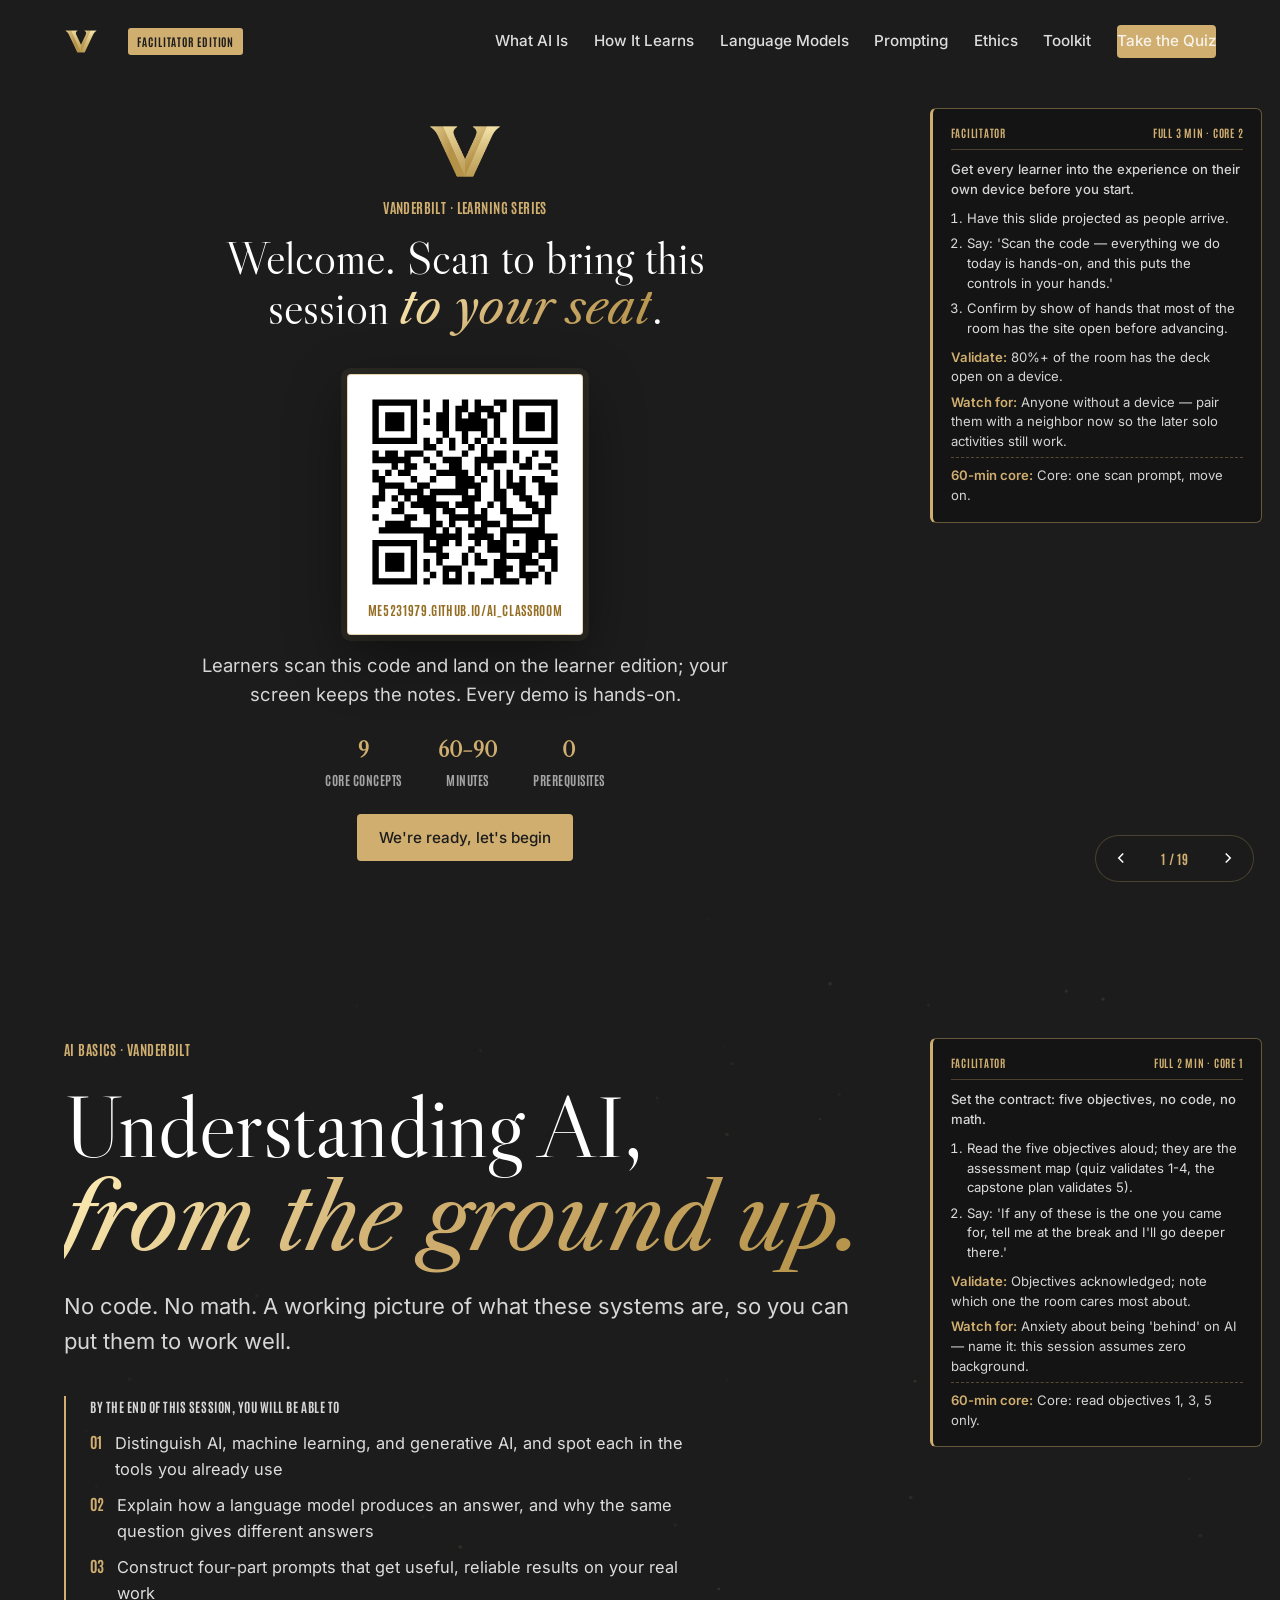
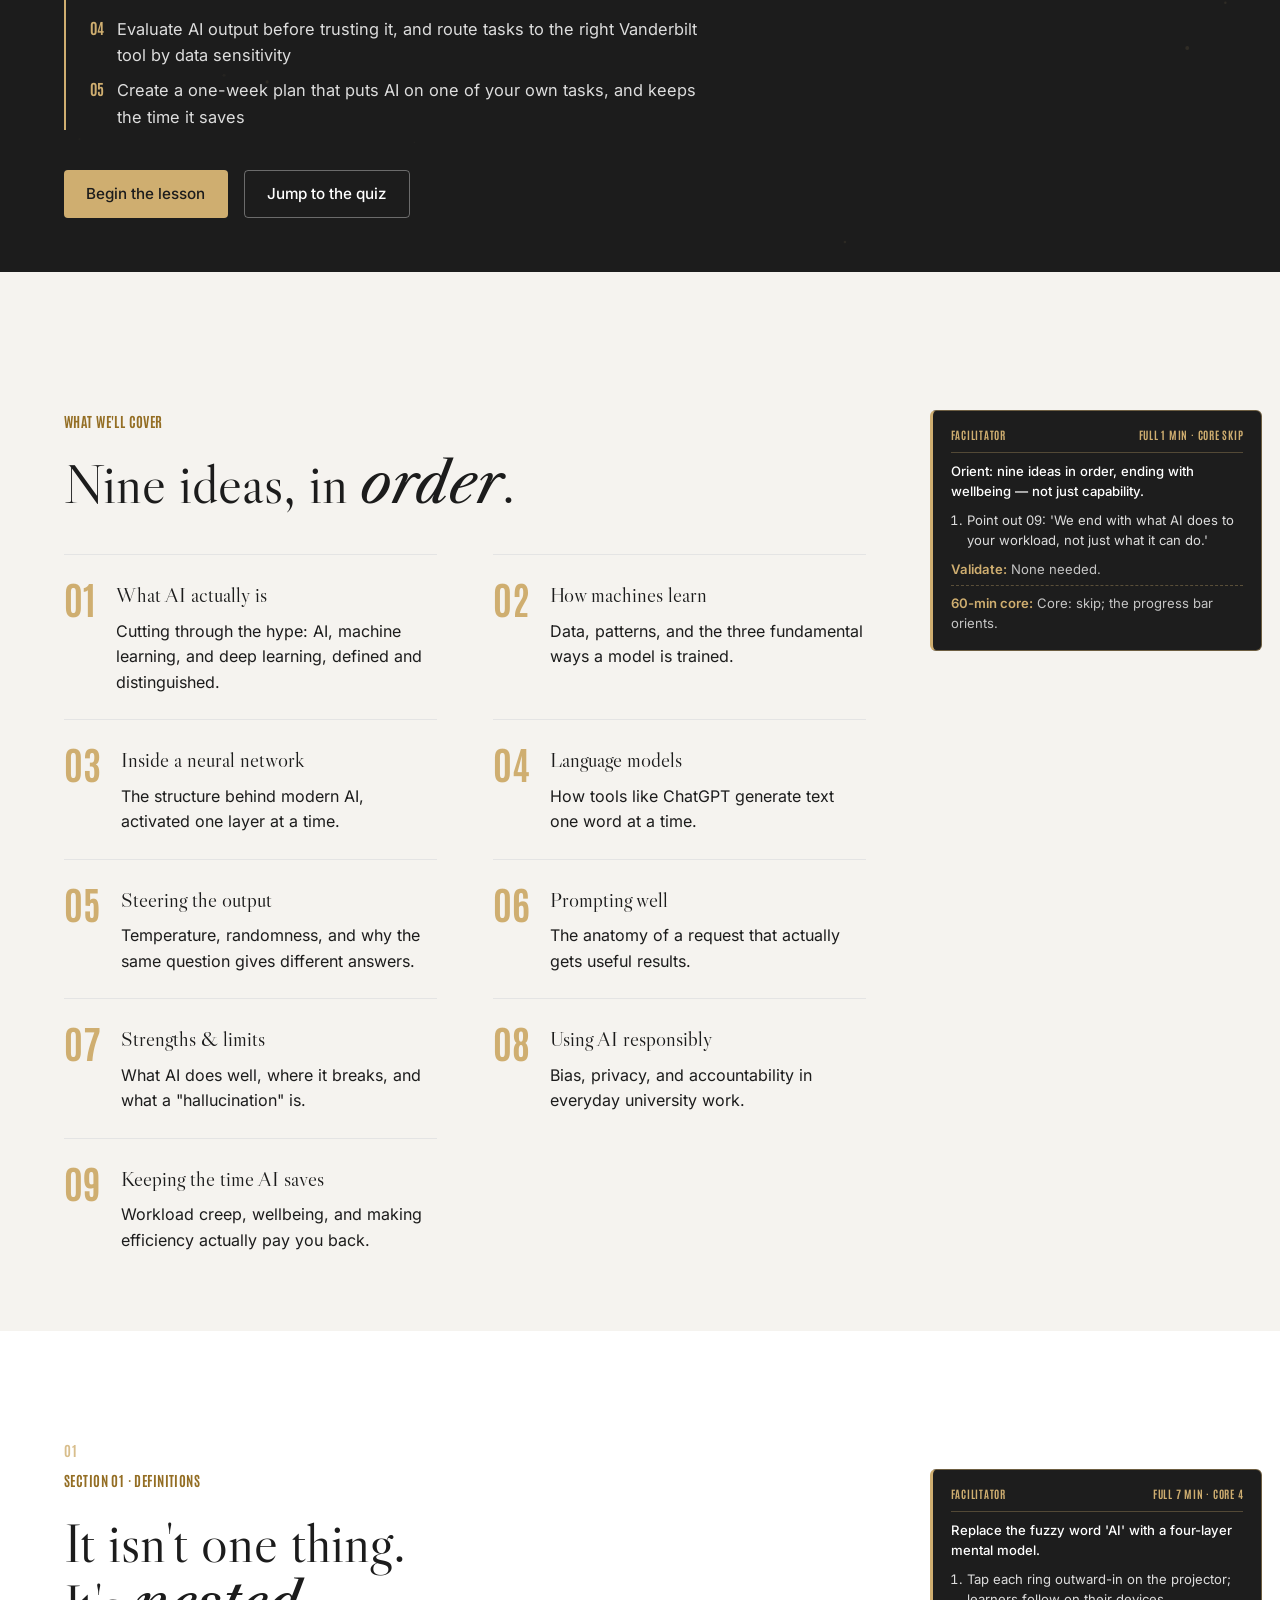
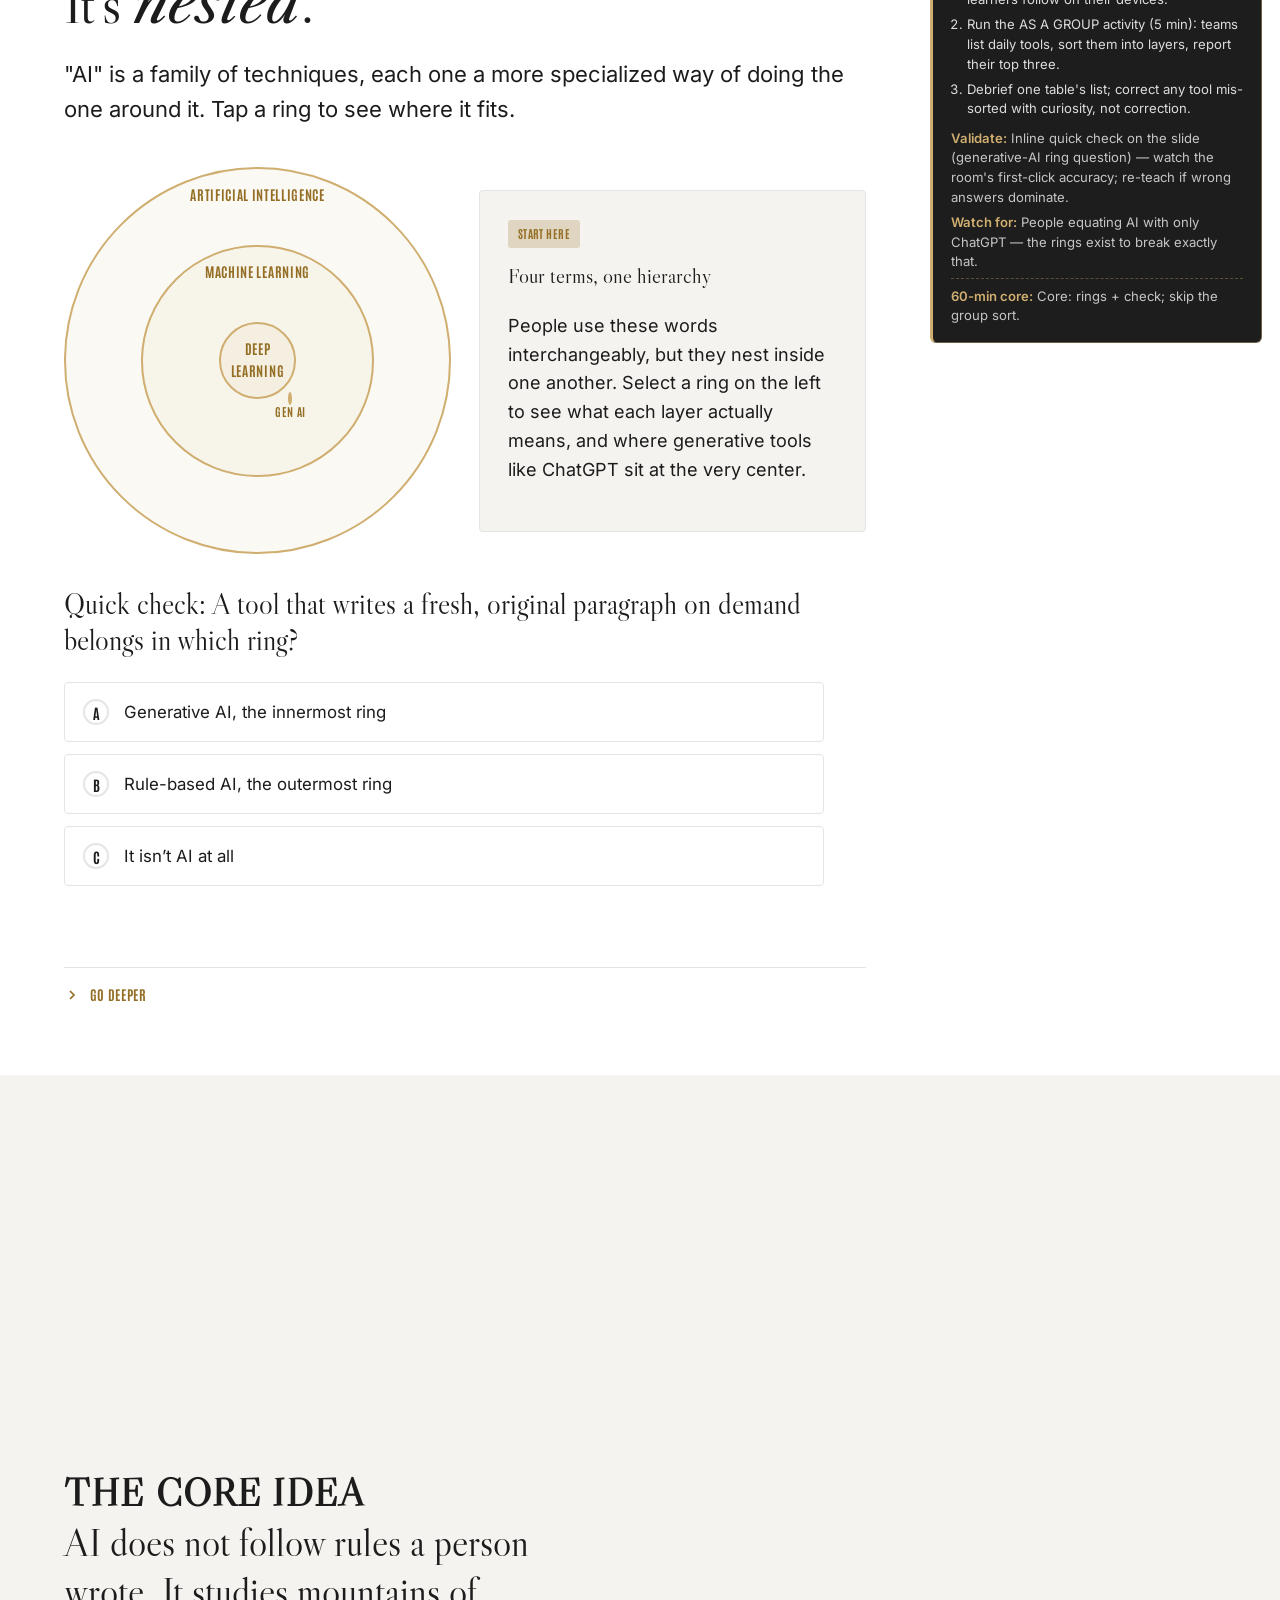
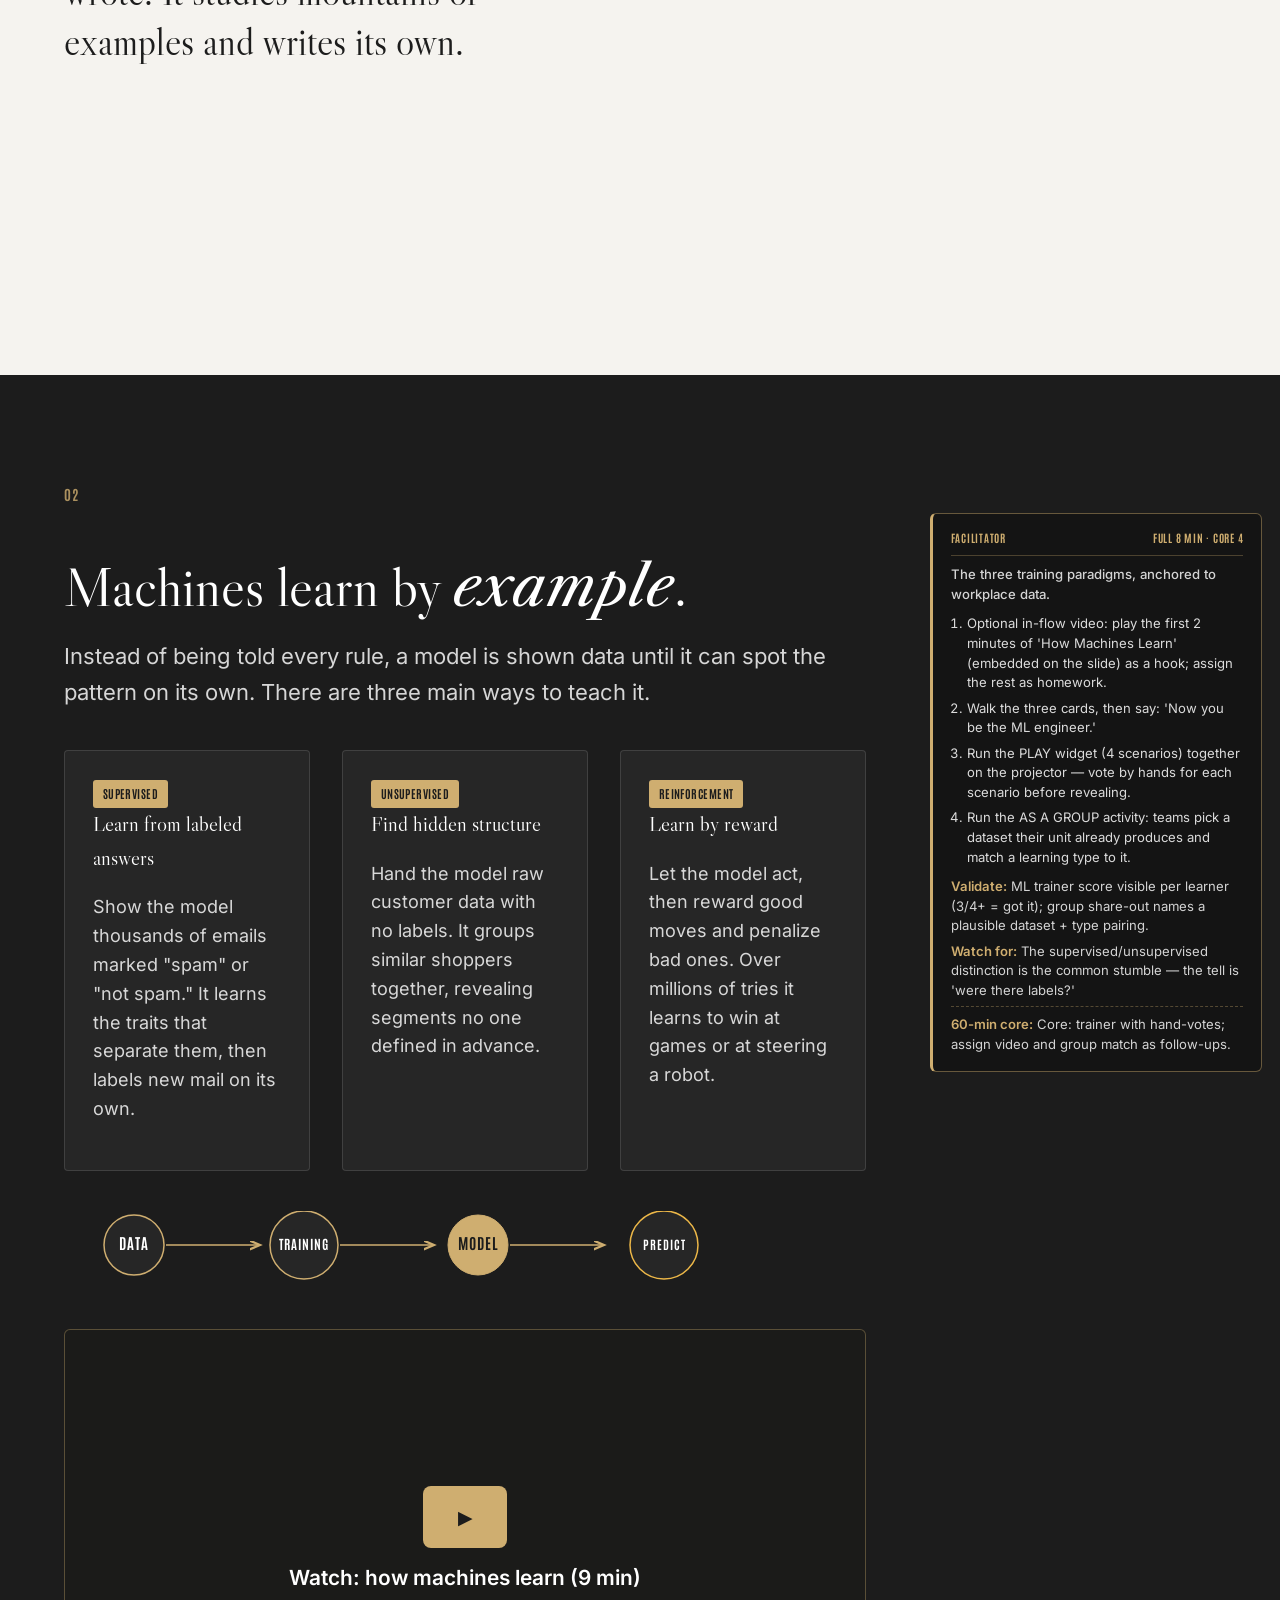
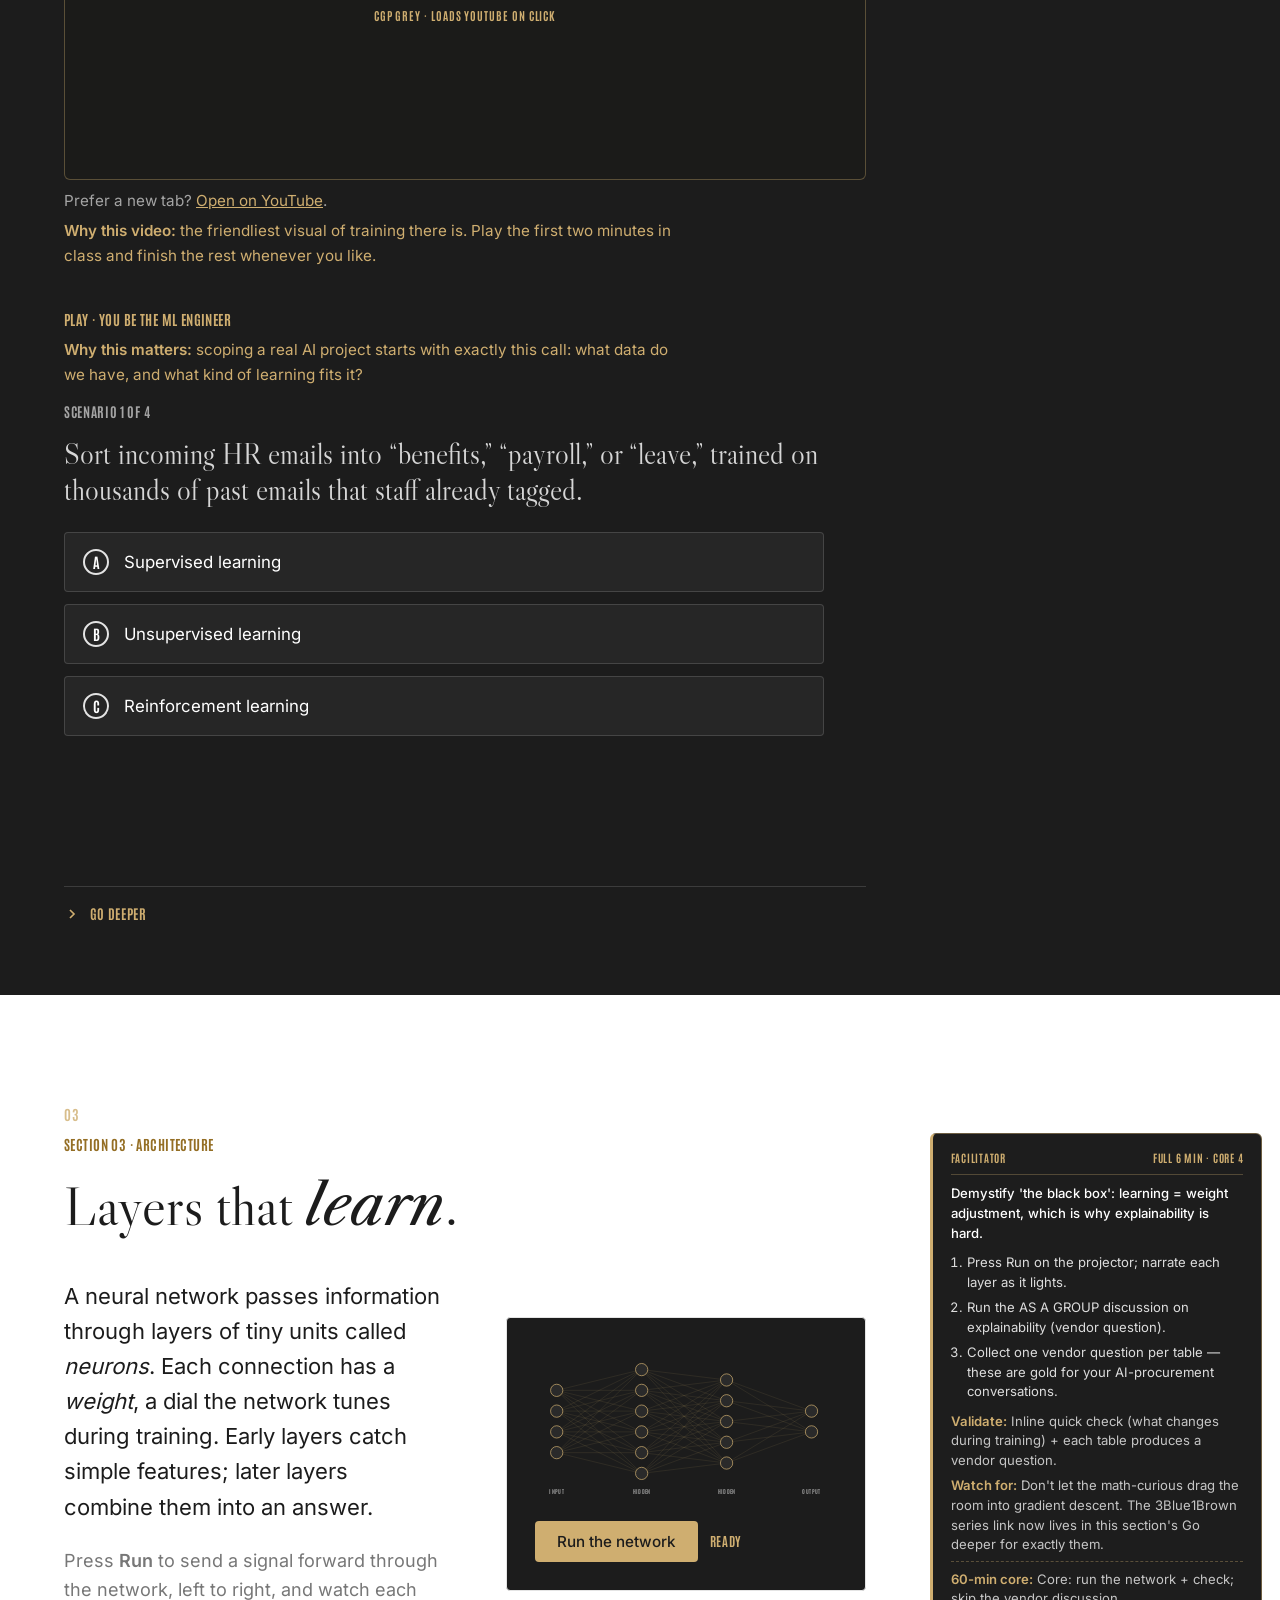
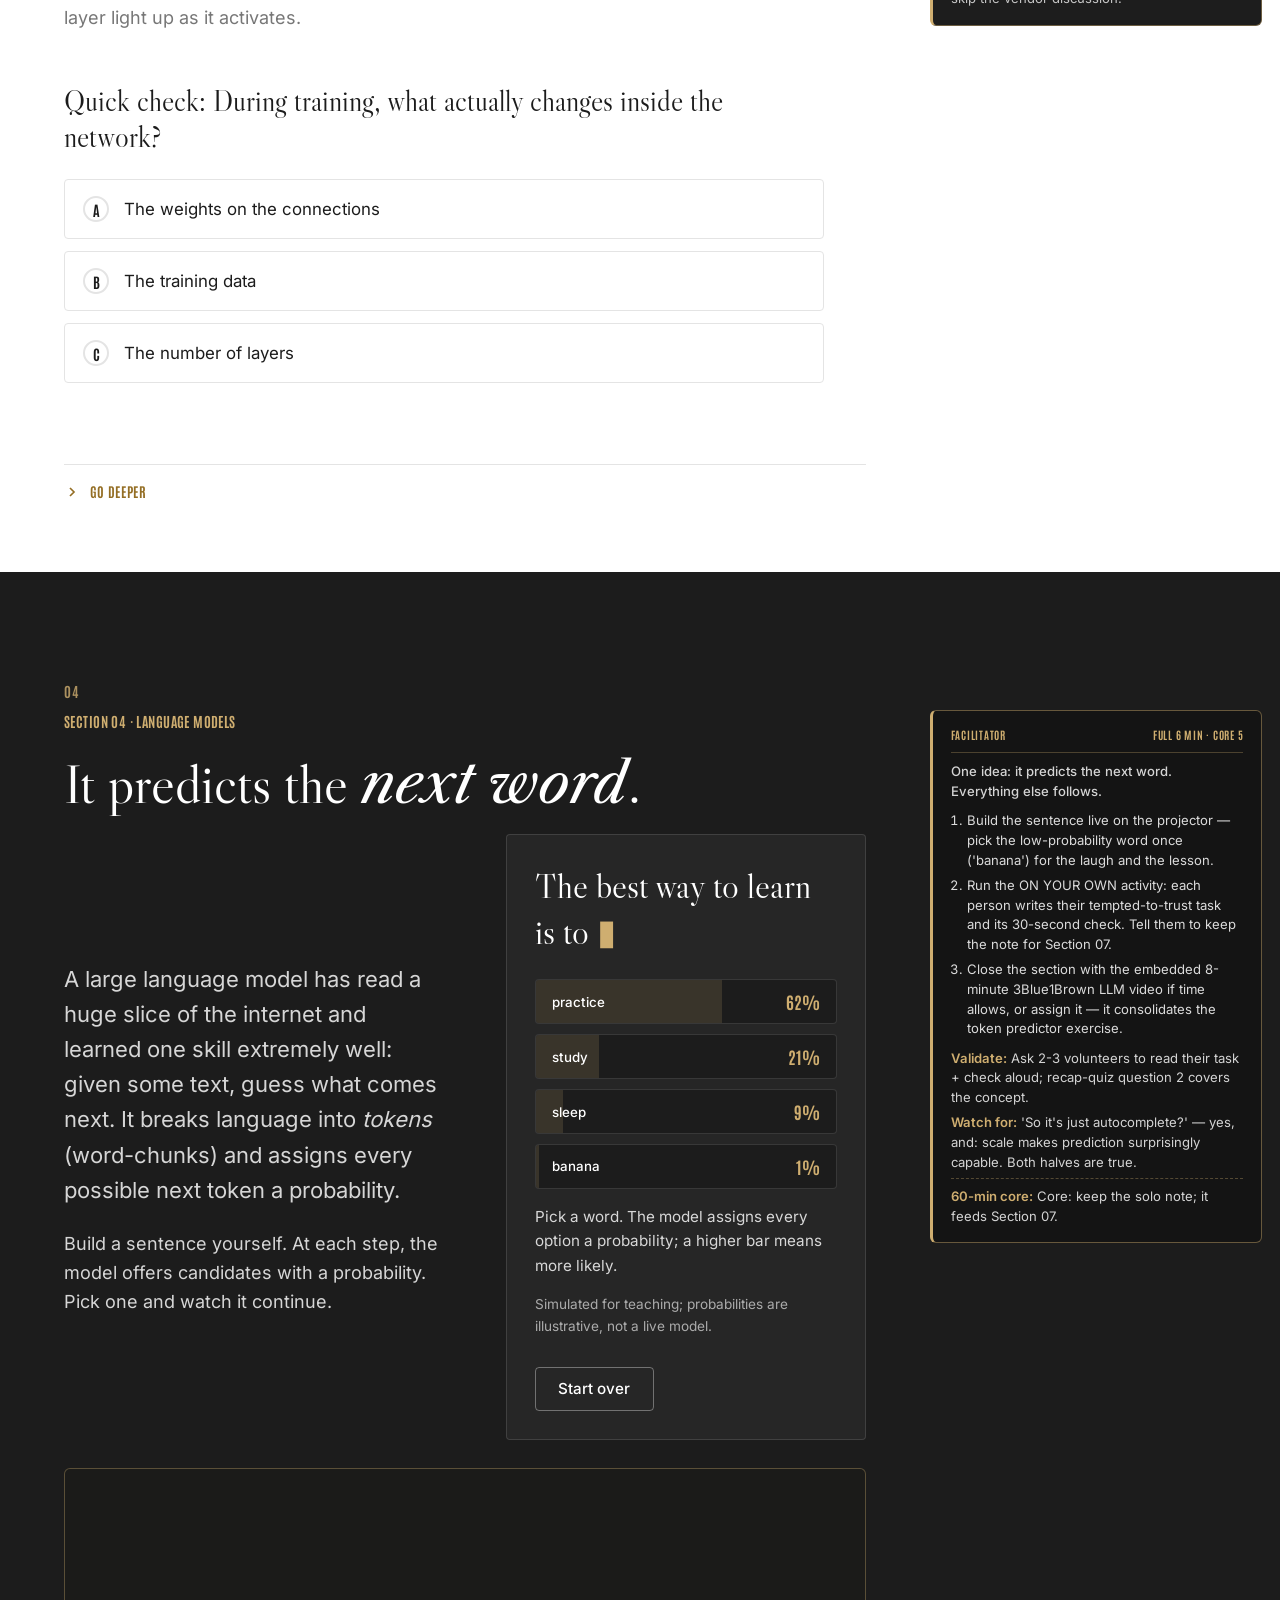
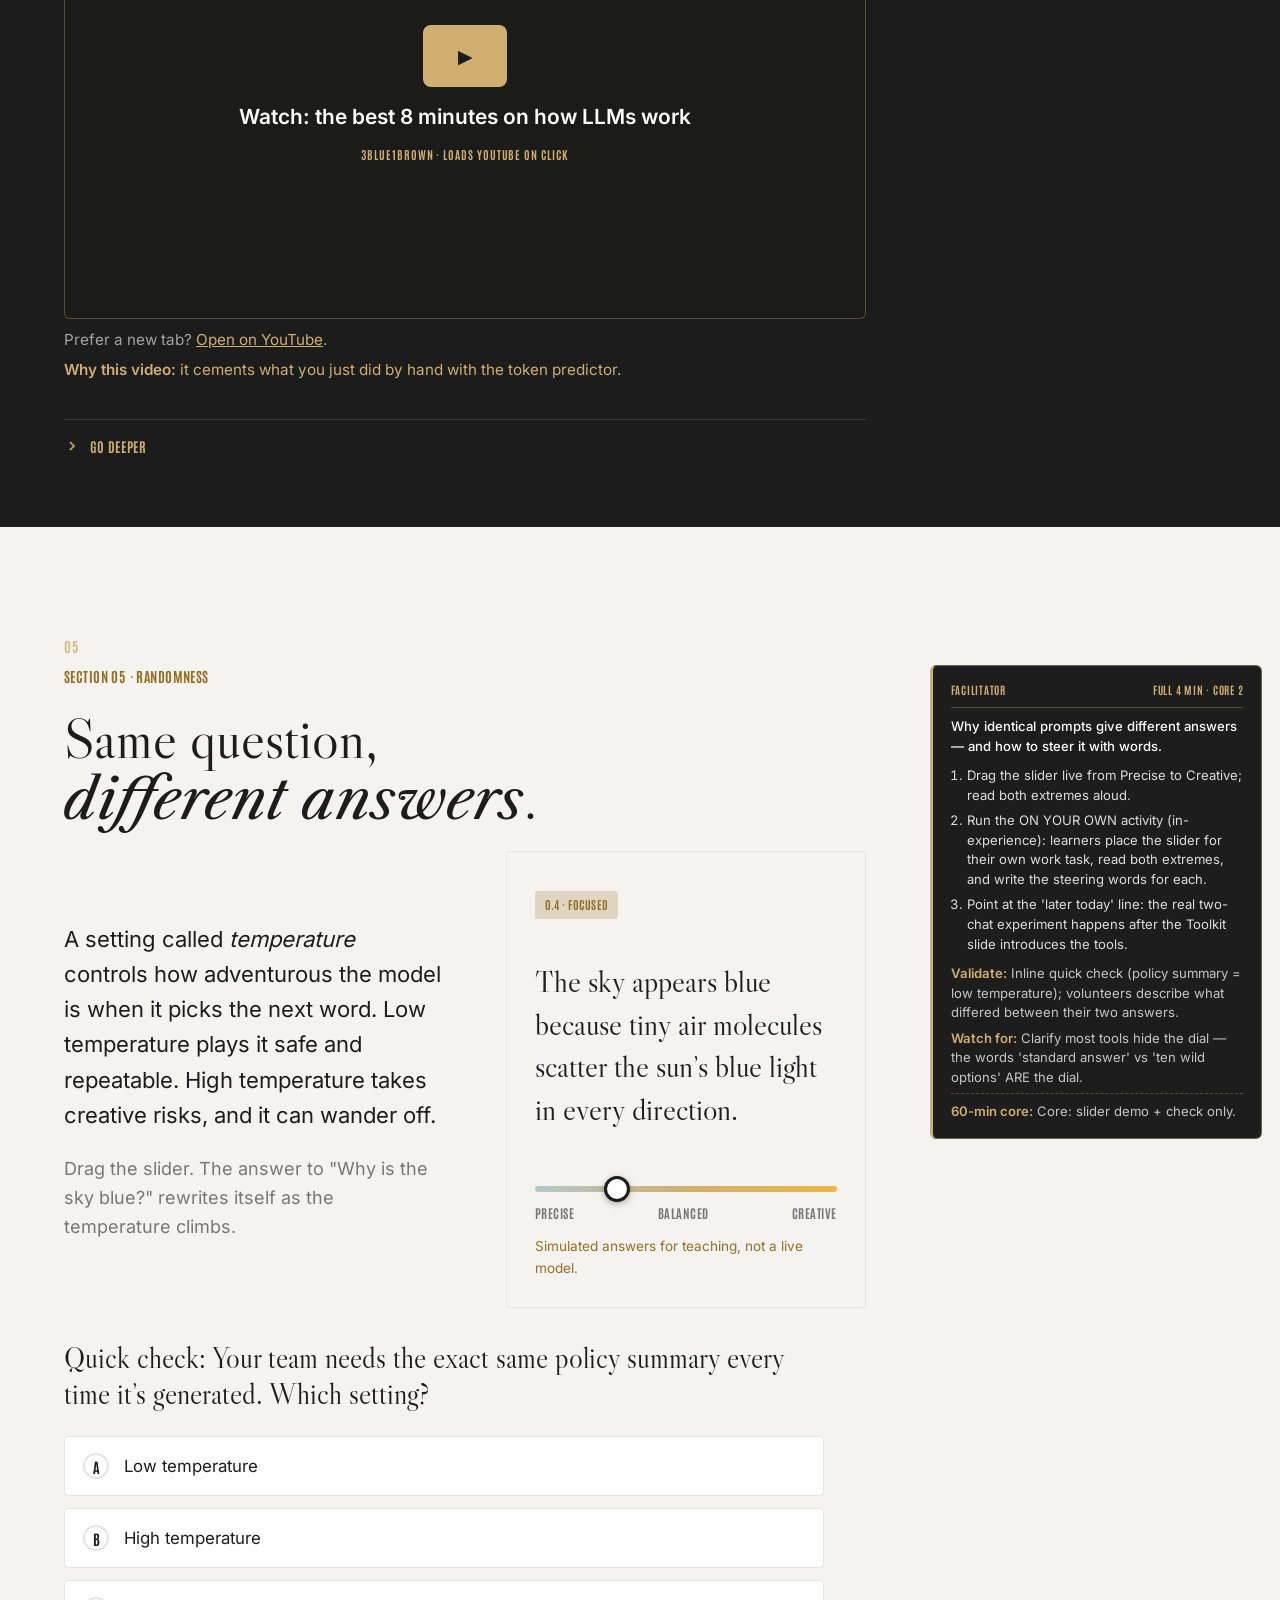
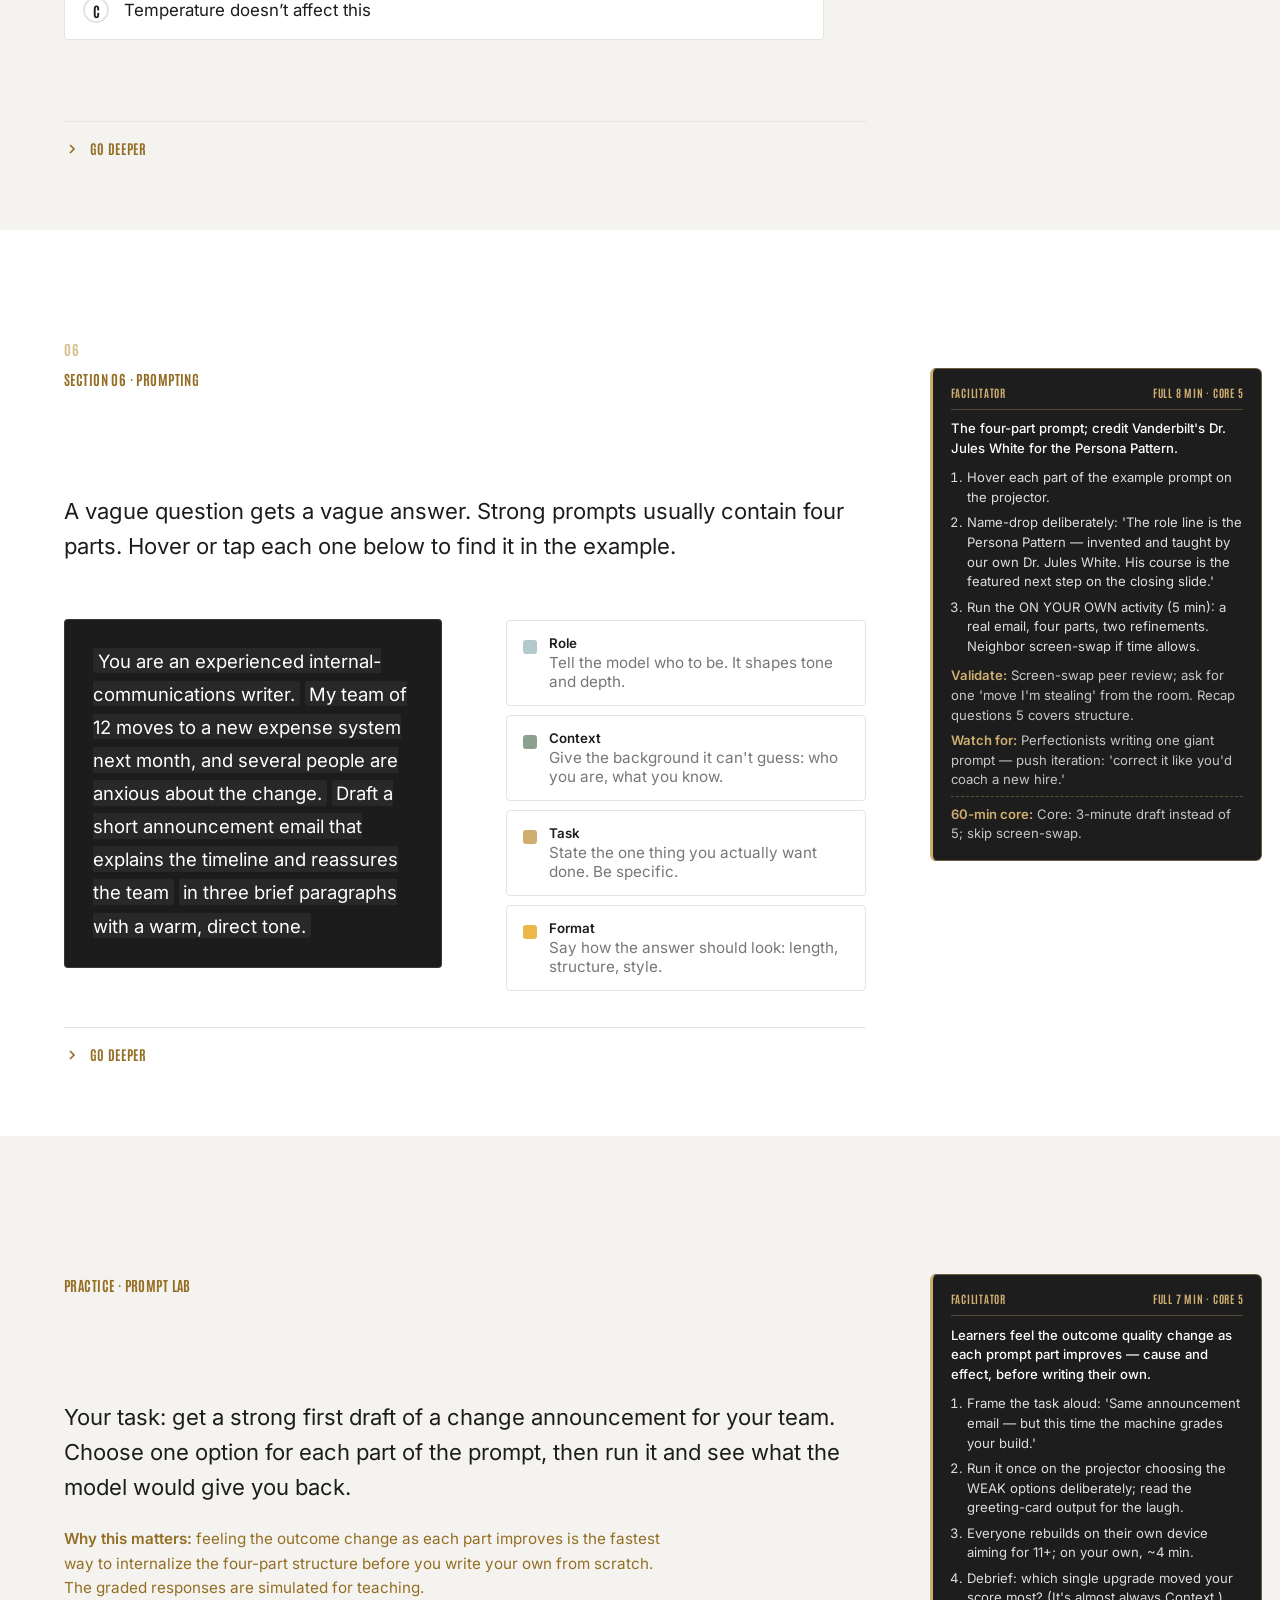
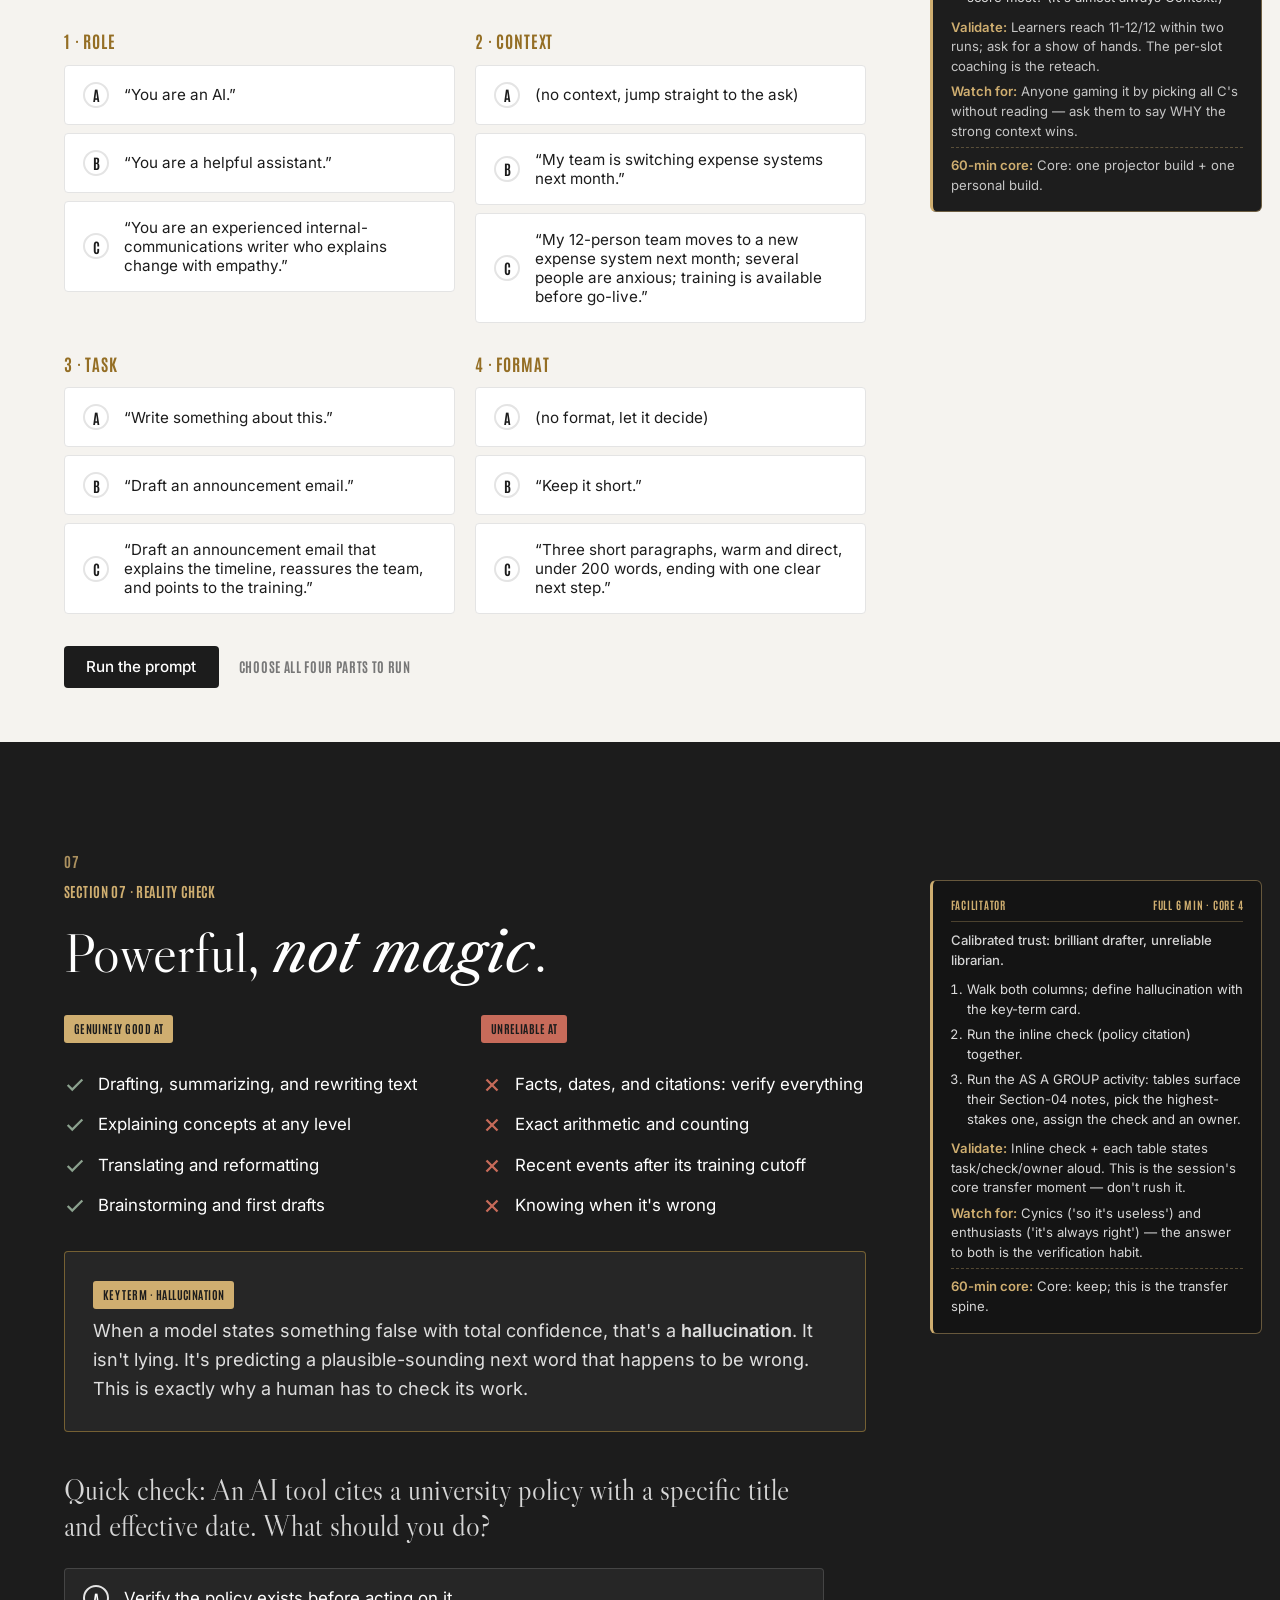
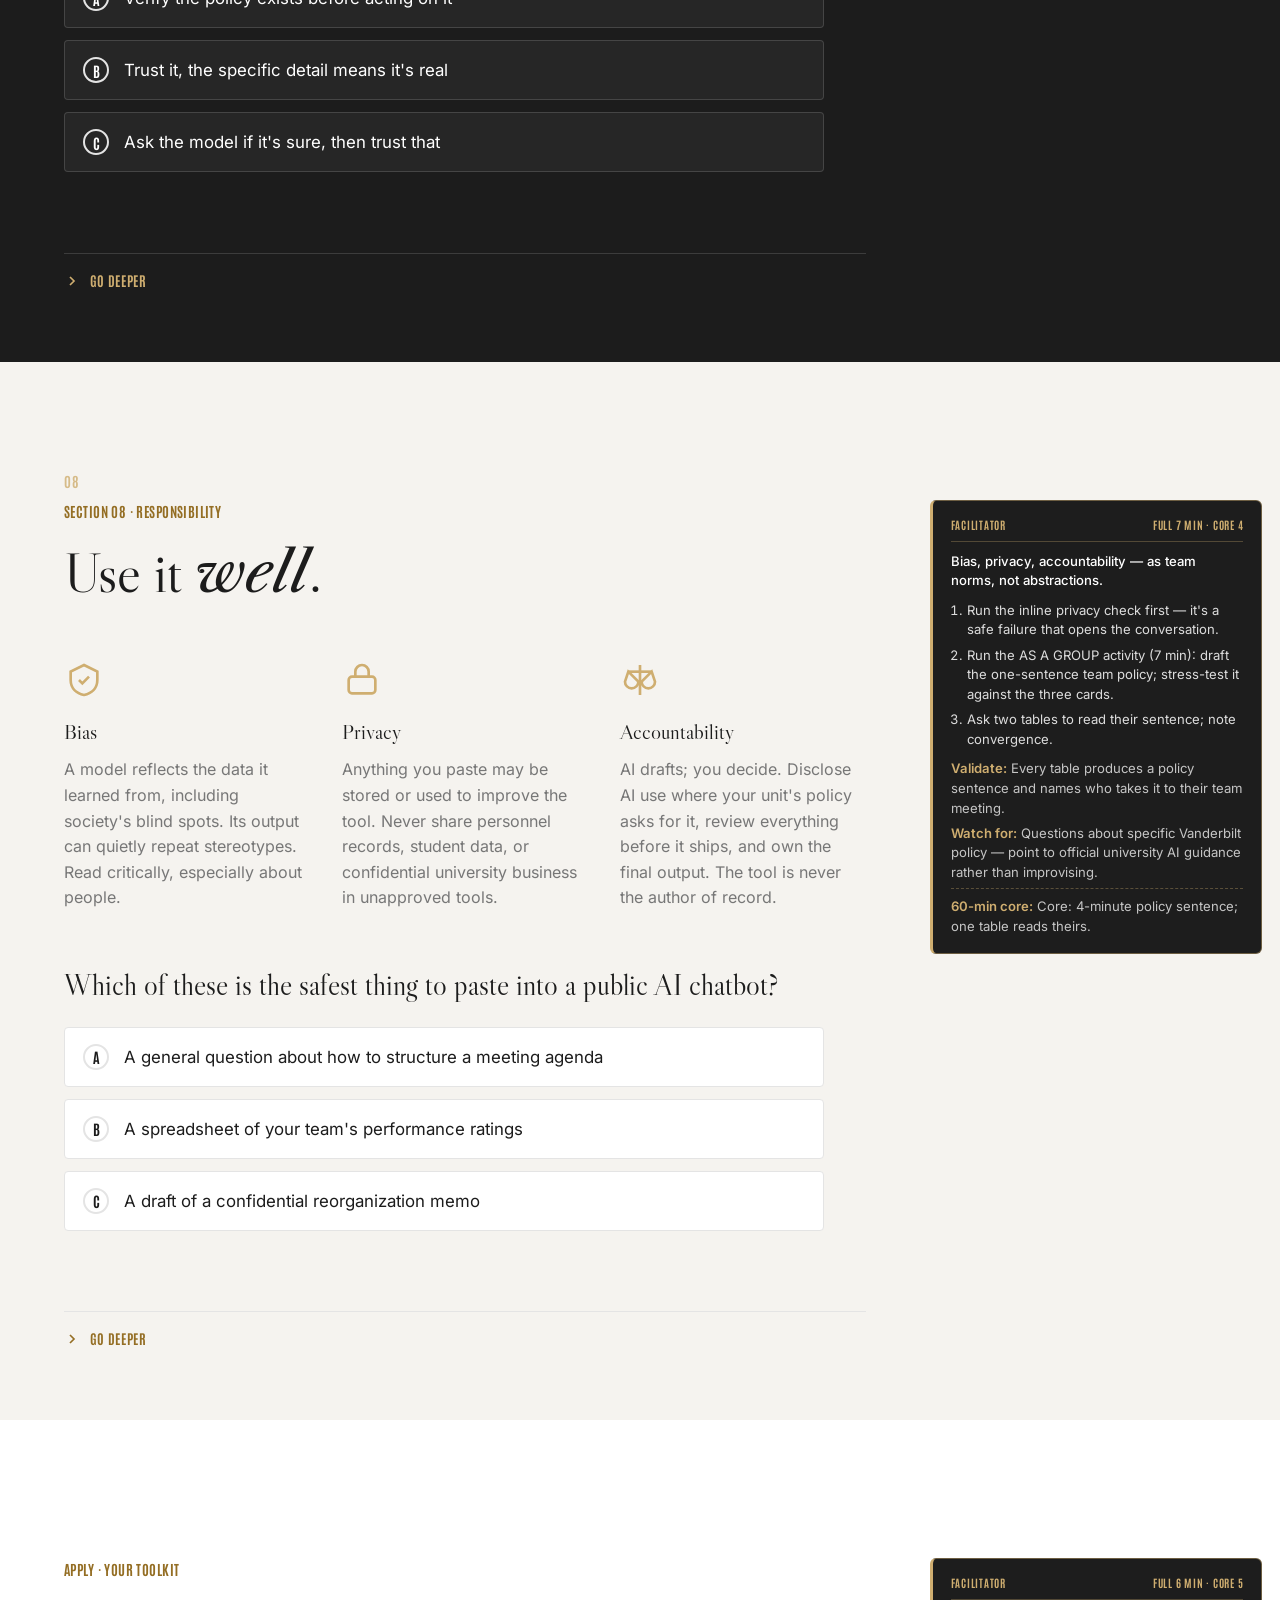
==== facilitator/index.html @ 49fb34dd "Add facilitator edition at /facilitator/ with notes rail and learner-pointing QR Generated mirror of" ====
<!DOCTYPE html>
<html lang="en">
<head>
<meta charset="UTF-8">
<meta name="robots" content="noindex">
<meta name="viewport" content="width=device-width, initial-scale=1">
<title>AI Basics — Facilitator Edition | Vanderbilt</title>
<meta name="description" content="An interactive classroom introduction to the fundamentals of artificial intelligence: what AI is, how machines learn, neural networks, language models, prompting, and responsible use.">
<meta property="og:type" content="website">
<meta property="og:title" content="AI Basics | Vanderbilt Learning Series">
<meta property="og:description" content="An interactive, hands-on introduction to AI at Vanderbilt: how it works, how to prompt it, and how to use it responsibly.">
<meta property="og:url" content="https://me5231979.github.io/AI_Classroom/">
<meta property="og:image" content="https://me5231979.github.io/AI_Classroom/assets/img/social-card.png">
<meta property="og:image:width" content="1200">
<meta property="og:image:height" content="630">
<meta name="twitter:card" content="summary_large_image">
<meta name="twitter:title" content="AI Basics | Vanderbilt Learning Series">
<meta name="twitter:image" content="https://me5231979.github.io/AI_Classroom/assets/img/social-card.png">
<link rel="icon" href="../assets/img/favicon.svg" type="image/svg+xml">
<link rel="alternate icon" href="../assets/img/favicon-96.png">
<link rel="apple-touch-icon" href="../assets/img/favicon-96.png">

<link rel="preload" href="../assets/fonts/libre-caslon-display-latin-400-normal.woff2" as="font" type="font/woff2" crossorigin>
<link rel="preload" href="../assets/fonts/inter-latin-400-normal.woff2" as="font" type="font/woff2" crossorigin>

<link rel="stylesheet" href="../assets/css/styles.css?v=8">

<style>
/* ============ facilitator edition ============ */
.fac__badge { font-family: var(--font-condensed); font-weight: 700; text-transform: uppercase;
  letter-spacing: .08em; font-size: .7rem; color: var(--vu-black); background: var(--vu-gold-flat);
  padding: .3rem .55rem; border-radius: 3px; margin-left: .9rem; white-space: nowrap; }
@media (min-width: 1200px) {
  body.fac .slide { display: grid; grid-template-columns: minmax(0,1fr) 350px; align-items: center; column-gap: 0; overflow: visible; }
  body.fac .slide > .wrap { grid-column: 1; }
  body.fac .slide > .hero__video, body.fac .slide > .hero__canvas, body.fac .slide > .hero__scrim { grid-column: 1 / -1; }
  body.fac .facnote { grid-column: 2; align-self: start; position: sticky; top: calc(var(--nav-h) + 16px);
    margin: 0 18px 0 0; }
  body.fac .dots { display: none; } /* rail replaces the dot rail on the right */
}
.facnote {
  background: rgba(20,20,20,.96); color: rgba(255,255,255,.85); border: 1px solid rgba(207,174,112,.45);
  border-left: 3px solid var(--vu-gold-flat); border-radius: 6px; padding: 1rem 1.1rem;
  font-size: .82rem; line-height: 1.5; max-height: calc(100vh - var(--nav-h) - 48px); overflow: auto; z-index: 5;
}
@media (max-width: 1199px) { .facnote { margin: 1.5rem var(--pad-x) 0; } }
.facnote__head { display: flex; justify-content: space-between; gap: .5rem; align-items: baseline;
  font-family: var(--font-condensed); font-weight: 700; text-transform: uppercase; letter-spacing: .07em;
  font-size: .68rem; color: var(--vu-gold-flat); border-bottom: 1px solid rgba(207,174,112,.3);
  padding-bottom: .5rem; margin-bottom: .6rem; }
.facnote__purpose { margin: 0 0 .6rem; color: #fff; font-weight: 500; }
.facnote__steps { margin: 0 0 .6rem; padding-left: 1.05rem; display: grid; gap: .35rem; }
.facnote__meta { margin: .35rem 0 0; color: rgba(255,255,255,.75); }
.facnote__meta b { color: var(--vu-gold-flat); font-weight: 600; }
.facnote__core { border-top: 1px dashed rgba(207,174,112,.35); padding-top: .5rem; }
</style>
</head>
<body class="fac">
<a class="skip-link" href="#s-agenda">Skip to content</a>

<!-- reading progress -->
<div class="progress" aria-hidden="true"><div class="progress__bar" id="progressBar"></div></div>

<!-- ===================== NAV ===================== -->
<header class="nav" id="nav">
  <a class="nav__brand" href="#top" aria-label="Vanderbilt University, home">
    <img class="nav__lockup" src="../assets/img/vu-lockup-white.png" alt="Vanderbilt University" width="250" height="65">
    <img class="nav__vicon" src="../assets/img/vu-v-icon-nav.png" alt="Vanderbilt University" width="34" height="25">
    <span class="fac__badge">Facilitator Edition</span>
  </a>
  <button class="nav__toggle" aria-label="Toggle menu" aria-expanded="false" aria-controls="navlinks">
    <svg viewBox="0 0 24 24" fill="none" stroke="currentColor" stroke-width="2"><line x1="3" y1="6" x2="21" y2="6"/><line x1="3" y1="12" x2="21" y2="12"/><line x1="3" y1="18" x2="21" y2="18"/></svg>
  </button>
  <nav class="nav__links" id="navlinks" aria-label="Sections">
    <a href="#s-what">What AI Is</a>
    <a href="#s-learn">How It Learns</a>
    <a href="#s-llm">Language Models</a>
    <a href="#s-prompt">Prompting</a>
    <a href="#s-ethics">Ethics</a>
    <a href="#s-toolkit">Toolkit</a>
    <a class="btn" href="#s-recap">Take the Quiz</a>
  </nav>
</header>

<!-- deck dot rail + control bar -->
<div class="dots" id="dots" role="navigation" aria-label="Slide navigation"></div>
<div class="deckbar" role="group" aria-label="Presentation controls">
  <button id="deckPrev" aria-label="Previous slide"><svg viewBox="0 0 24 24" fill="none" stroke="currentColor" stroke-width="2"><polyline points="15 18 9 12 15 6"/></svg></button>
  <span class="deckbar__count" id="deckCount">1 / 19</span>
  <button id="deckNext" aria-label="Next slide"><svg viewBox="0 0 24 24" fill="none" stroke="currentColor" stroke-width="2"><polyline points="9 18 15 12 9 6"/></svg></button>
</div>

<main class="deck" id="top">

  <!-- ============ 0 · WELCOME / QR ============ -->
  <section class="slide on-dark welcome" id="s-welcome" data-title="Scan to join">
    <div class="wrap" style="text-align:center">
      <img src="../assets/img/vu-v-icon.png" alt="Vanderbilt V" width="72" height="66" style="margin:0 auto 1.75rem;width:clamp(56px,6vw,80px);height:auto" data-reveal>
      <p class="eyebrow" data-reveal>Vanderbilt · Learning Series</p>
      <h1 class="h2" data-reveal style="max-width:20ch;margin-inline:auto">Welcome. Scan to bring this session <em class="gold-text">to your seat</em>.</h1>
      <div class="qr-card" id="qrCard" data-reveal data-url="https://me5231979.github.io/AI_Classroom/">
        <div class="qr-card__code" id="qrBox" role="img" aria-label="QR code linking to this experience"></div>
        <p class="qr-card__url" id="qrUrl"></p>
      </div>
      <p class="lead" data-reveal style="margin:1.5rem auto 0;max-width:44ch">Learners scan this code and land on the learner edition; your screen keeps the notes. Every demo is hands-on.</p>
      <div class="hero__meta" data-reveal style="justify-content:center">
        <div><b>9</b> Core concepts</div>
        <div><b>60–90</b> Minutes</div>
        <div><b>0</b> Prerequisites</div>
      </div>
      <div class="hero__cta" data-reveal style="justify-content:center">
        <a class="btn" href="#s-hero">We're ready, let's begin</a>
      </div>
    </div>
    <aside class="facnote" aria-label="Facilitator notes"><div class="facnote__head"><span>Facilitator</span><span>Full 3 min · Core 2</span></div><p class="facnote__purpose">Get every learner into the experience on their own device before you start.</p><ol class="facnote__steps"><li>Have this slide projected as people arrive.</li><li>Say: 'Scan the code — everything we do today is hands-on, and this puts the controls in your hands.'</li><li>Confirm by show of hands that most of the room has the site open before advancing.</li></ol><p class="facnote__meta"><b>Validate:</b> 80%+ of the room has the deck open on a device.</p><p class="facnote__meta"><b>Watch for:</b> Anyone without a device — pair them with a neighbor now so the later solo activities still work.</p><p class="facnote__meta facnote__core"><b>60-min core:</b> Core: one scan prompt, move on.</p></aside>
  </section>

  <!-- ============ 1 · HERO ============ -->
  <section class="slide on-dark hero" id="s-hero" data-title="Objectives">
    <video class="hero__video" id="heroVideo" autoplay muted playsinline preload="auto" aria-hidden="true"
      data-playlist='["https://d8j0ntlcm91z4.cloudfront.net/user_3CCurpI0FW75YAnAl4Hbz3vPdBv/hf_20260715_200652_7fda2f74-e2d3-4922-aa82-3538078520e3.mp4","https://d8j0ntlcm91z4.cloudfront.net/user_3CCurpI0FW75YAnAl4Hbz3vPdBv/hf_20260715_200704_f9a658ba-e21b-49d3-a82d-e24e4dca5641.mp4","https://d8j0ntlcm91z4.cloudfront.net/user_3CCurpI0FW75YAnAl4Hbz3vPdBv/hf_20260715_200712_13c7a9d0-fc12-4c9b-b14d-7666faaac7f5.mp4"]'></video>
    <canvas class="hero__canvas" aria-hidden="true"></canvas>
    <div class="hero__scrim" aria-hidden="true"></div>
    <div class="wrap">
      <p class="eyebrow" data-reveal>AI Basics · Vanderbilt</p>
      <h1 class="h-hero" data-reveal>Understanding AI,<br><em class="gold-text">from the ground up.</em></h1>
      <p class="lead" data-reveal style="margin-top:1.5rem">No code. No math. A working picture of what these systems are, so you can put them to work well.</p>
      <div class="objectives" data-reveal>
        <p class="objectives__label">By the end of this session, you will be able to</p>
        <ol class="objectives__list">
          <li>Distinguish AI, machine learning, and generative AI, and spot each in the tools you already use</li>
          <li>Explain how a language model produces an answer, and why the same question gives different answers</li>
          <li>Construct four-part prompts that get useful, reliable results on your real work</li>
          <li>Evaluate AI output before trusting it, and route tasks to the right Vanderbilt tool by data sensitivity</li>
          <li>Create a one-week plan that puts AI on one of your own tasks, and keeps the time it saves</li>
        </ol>
      </div>
      <div class="hero__cta" data-reveal>
        <a class="btn" href="#s-what">Begin the lesson</a>
        <a class="btn btn--ghost" href="#s-recap">Jump to the quiz</a>
      </div>
    </div>
    <aside class="facnote" aria-label="Facilitator notes"><div class="facnote__head"><span>Facilitator</span><span>Full 2 min · Core 1</span></div><p class="facnote__purpose">Set the contract: five objectives, no code, no math.</p><ol class="facnote__steps"><li>Read the five objectives aloud; they are the assessment map (quiz validates 1-4, the capstone plan validates 5).</li><li>Say: 'If any of these is the one you came for, tell me at the break and I'll go deeper there.'</li></ol><p class="facnote__meta"><b>Validate:</b> Objectives acknowledged; note which one the room cares most about.</p><p class="facnote__meta"><b>Watch for:</b> Anxiety about being 'behind' on AI — name it: this session assumes zero background.</p><p class="facnote__meta facnote__core"><b>60-min core:</b> Core: read objectives 1, 3, 5 only.</p></aside>
  </section>

  <!-- ============ 2 · AGENDA ============ -->
  <section class="slide on-cream" id="s-agenda" data-title="The plan">
    <div class="wrap">
      <p class="eyebrow" data-reveal>What we'll cover</p>
      <h2 class="h2" data-reveal>Nine ideas, in <em>order</em>.</h2>
      <ol class="agenda">
        <li data-reveal><span class="num">01</span><div><h3>What AI actually is</h3><p>Cutting through the hype: AI, machine learning, and deep learning, defined and distinguished.</p></div></li>
        <li data-reveal><span class="num">02</span><div><h3>How machines learn</h3><p>Data, patterns, and the three fundamental ways a model is trained.</p></div></li>
        <li data-reveal><span class="num">03</span><div><h3>Inside a neural network</h3><p>The structure behind modern AI, activated one layer at a time.</p></div></li>
        <li data-reveal><span class="num">04</span><div><h3>Language models</h3><p>How tools like ChatGPT generate text one word at a time.</p></div></li>
        <li data-reveal><span class="num">05</span><div><h3>Steering the output</h3><p>Temperature, randomness, and why the same question gives different answers.</p></div></li>
        <li data-reveal><span class="num">06</span><div><h3>Prompting well</h3><p>The anatomy of a request that actually gets useful results.</p></div></li>
        <li data-reveal><span class="num">07</span><div><h3>Strengths &amp; limits</h3><p>What AI does well, where it breaks, and what a "hallucination" is.</p></div></li>
        <li data-reveal><span class="num">08</span><div><h3>Using AI responsibly</h3><p>Bias, privacy, and accountability in everyday university work.</p></div></li>
        <li data-reveal><span class="num">09</span><div><h3>Keeping the time AI saves</h3><p>Workload creep, wellbeing, and making efficiency actually pay you back.</p></div></li>
      </ol>
    </div>
    <aside class="facnote" aria-label="Facilitator notes"><div class="facnote__head"><span>Facilitator</span><span>Full 1 min · Core skip</span></div><p class="facnote__purpose">Orient: nine ideas in order, ending with wellbeing — not just capability.</p><ol class="facnote__steps"><li>Point out 09: 'We end with what AI does to your workload, not just what it can do.'</li></ol><p class="facnote__meta"><b>Validate:</b> None needed.</p><p class="facnote__meta facnote__core"><b>60-min core:</b> Core: skip; the progress bar orients.</p></aside>
  </section>

  <!-- ============ 3 · WHAT IS AI (rings) ============ -->
  <section class="slide on-light" id="s-what" data-count data-title="What AI is">
    <div class="wrap">
      <p class="eyebrow" data-reveal>Section 01 · Definitions</p>
      <h2 class="h2" data-reveal>It isn't one thing.<br>It's <em>nested</em>.</h2>
      <p class="lead" data-reveal style="margin-bottom:2.5rem">"AI" is a family of techniques, each one a more specialized way of doing the one around it. Tap a ring to see where it fits.</p>
      <div class="venn">
        <div class="rings" data-reveal role="group" aria-label="AI concept rings. Select one.">
          <div class="ring" data-ring="ai" aria-pressed="false">Artificial Intelligence</div>
          <div class="ring" data-ring="ml" aria-pressed="false">Machine Learning</div>
          <div class="ring" data-ring="dl" aria-pressed="false">Deep Learning</div>
          <div class="ring" data-ring="gen" aria-pressed="false">Gen&nbsp;AI</div>
        </div>
        <div class="venn__detail card" id="ringDetail" data-reveal aria-live="polite">
          <span class="tag">Start here</span>
          <h3>Four terms, one hierarchy</h3>
          <p>People use these words interchangeably, but they nest inside one another. Select a ring on the left to see what each layer actually means, and where generative tools like ChatGPT sit at the very center.</p>
        </div>
      </div>

      
      <div class="quiz" data-quiz data-reveal style="margin-top:2rem">
        <p class="quiz__q">Quick check: A tool that writes a fresh, original paragraph on demand belongs in which ring?</p>
        <div class="quiz__options">
          <button class="opt" data-correct="1" data-why="Creating new content is the generative layer, which runs on deep learning, inside ML, inside AI."><span class="mark">A</span><span>Generative AI, the innermost ring</span></button>
          <button class="opt" data-correct="0" data-why="Rules can only replay what a person wrote. Producing new text requires the generative core."><span class="mark">B</span><span>Rule-based AI, the outermost ring</span></button>
          <button class="opt" data-correct="0" data-why="Generating original language is the signature capability of modern generative AI."><span class="mark">C</span><span>It isn’t AI at all</span></button>
        </div>
        <p class="quiz__feedback" aria-live="polite"></p>
      </div>
      <details class="deeper" data-reveal>
        <summary><svg class="chev" viewBox="0 0 24 24" fill="none" stroke="currentColor" stroke-width="2.5" aria-hidden="true"><polyline points="9 18 15 12 9 6"/></svg> Go deeper</summary>
        <div class="deeper__body">
          <div><h4>In practice</h4><p>Rule-based AI runs your out-of-office replies and expense-flag thresholds. Machine learning ranks your inbox, filters spam, and forecasts demand. Deep learning transcribes your meetings and unlocks your phone. Generative AI drafts your emails. You already manage with AI every day. The new part is that it now <em>writes</em>.</p></div>
          <div class="deeper__ask"><h4><span class="mode">As a group</span> · 4 min</h4>
          <p class="why"><b>Why this matters:</b> Managers who can name where AI already sits in their stack make sharper tool and risk decisions.</p>
          <ol class="steps">
            <li>Call out tools your team touches every day, and have someone capture the list.</li>
            <li>Sort each one: rule-based, machine learning, or generative AI.</li>
            <li>Agree on your team’s three most AI-dependent tools and share with the room.</li>
          </ol>
          <p class="why" style="margin-top:.6rem"><b>Flying solo?</b> Sort your own five most-used tools into the rings, then take the quick check below.</p></div>
        </div>
      </details>
    </div>
    <aside class="facnote" aria-label="Facilitator notes"><div class="facnote__head"><span>Facilitator</span><span>Full 7 min · Core 4</span></div><p class="facnote__purpose">Replace the fuzzy word 'AI' with a four-layer mental model.</p><ol class="facnote__steps"><li>Tap each ring outward-in on the projector; learners follow on their devices.</li><li>Run the AS A GROUP activity (5 min): teams list daily tools, sort them into layers, report their top three.</li><li>Debrief one table's list; correct any tool mis-sorted with curiosity, not correction.</li></ol><p class="facnote__meta"><b>Validate:</b> Inline quick check on the slide (generative-AI ring question) — watch the room's first-click accuracy; re-teach if wrong answers dominate.</p><p class="facnote__meta"><b>Watch for:</b> People equating AI with only ChatGPT — the rings exist to break exactly that.</p><p class="facnote__meta facnote__core"><b>60-min core:</b> Core: rings + check; skip the group sort.</p></aside>
  </section>

  <!-- ============ 4 · MANIFESTO ============ -->
  <section class="slide on-cream manifesto" id="s-belief" data-title="One idea">
    <div class="wrap">
      <p class="eyebrow" data-reveal>The core idea</p>
      <p>AI does not follow rules a person wrote. It studies mountains of examples and writes its own.</p>
    </div>
  </section>

  <!-- ============ 5 · HOW MACHINES LEARN ============ -->
  <section class="slide on-dark" id="s-learn" data-count data-title="How it learns">
    <div class="wrap">
      <p class="eyebrow" data-reveal>Section 02 · Training</p>
      <h2 class="h2" data-reveal>Machines learn by <em>example</em>.</h2>
      <p class="lead" data-reveal>Instead of being told every rule, a model is shown data until it can spot the pattern on its own. There are three main ways to teach it.</p>

      <div class="grid grid-3" style="margin-top:2.5rem">
        <div class="card" data-reveal>
          <span class="tag">Supervised</span>
          <h3>Learn from labeled answers</h3>
          <p class="muted">Show the model thousands of emails marked "spam" or "not spam." It learns the traits that separate them, then labels new mail on its own.</p>
        </div>
        <div class="card" data-reveal>
          <span class="tag">Unsupervised</span>
          <h3>Find hidden structure</h3>
          <p class="muted">Hand the model raw customer data with no labels. It groups similar shoppers together, revealing segments no one defined in advance.</p>
        </div>
        <div class="card" data-reveal>
          <span class="tag">Reinforcement</span>
          <h3>Learn by reward</h3>
          <p class="muted">Let the model act, then reward good moves and penalize bad ones. Over millions of tries it learns to win at games or at steering a robot.</p>
        </div>
      </div>

      <div class="flow" data-reveal style="margin-top:2.5rem">
        <svg viewBox="0 0 720 90" role="img" aria-label="Pipeline: Data leads to Training leads to Model leads to Prediction" style="max-width:720px;width:100%;height:auto">
          <defs><marker id="arw" markerWidth="10" markerHeight="10" refX="7" refY="3" orient="auto"><path d="M0,0 L7,3 L0,6" fill="none" stroke="#CFAE70" stroke-width="1.5"/></marker></defs>
          <g font-family="Antonio, Impact, sans-serif" font-size="15" fill="#fff" text-anchor="middle" letter-spacing="1">
            <circle cx="70" cy="34" r="30" fill="#262626" stroke="#CFAE70" stroke-width="1.5"/><text x="70" y="39">DATA</text>
            <line x1="102" y1="34" x2="196" y2="34" stroke="#CFAE70" stroke-width="1.5" marker-end="url(#arw)"/>
            <circle cx="240" cy="34" r="34" fill="#262626" stroke="#CFAE70" stroke-width="1.5"/><text x="240" y="39" font-size="13">TRAINING</text>
            <line x1="276" y1="34" x2="370" y2="34" stroke="#CFAE70" stroke-width="1.5" marker-end="url(#arw)"/>
            <circle cx="414" cy="34" r="30" fill="#CFAE70" stroke="#CFAE70"/><text x="414" y="39" fill="#1C1C1C">MODEL</text>
            <line x1="446" y1="34" x2="540" y2="34" stroke="#CFAE70" stroke-width="1.5" marker-end="url(#arw)"/>
            <circle cx="600" cy="34" r="34" fill="#262626" stroke="#ECB748" stroke-width="1.5"/><text x="600" y="39" font-size="12">PREDICT</text>
          </g>
        </svg>
      </div>


      <div class="yt" data-reveal data-embed="https://www.youtube-nocookie.com/embed/R9OHn5ZF4Uo" data-yttitle="How Machines Learn (CGP Grey)">
        <button class="yt__load" type="button">
          <span class="yt__play" aria-hidden="true">▶</span>
          <span class="yt__title">Watch: how machines learn (9 min)</span>
          <span class="yt__src">CGP Grey · Loads YouTube on click</span>
        </button>
        <p class="yt__alt">Prefer a new tab? <a href="https://www.youtube.com/watch?v=R9OHn5ZF4Uo" target="_blank" rel="noopener">Open on YouTube</a>.</p>
        <p class="why" style="margin:.35rem 0 0"><b>Why this video:</b> the friendliest visual of training there is. Play the first two minutes in class and finish the rest whenever you like.</p>
      </div>
      <div class="quiz" id="mlTrainer" data-reveal style="margin-top:2.5rem">
        <p class="eyebrow" style="margin-bottom:.5rem">Play · You be the ML engineer</p>
        <p class="why" style="margin-top:0"><b>Why this matters:</b> scoping a real AI project starts with exactly this call: what data do we have, and what kind of learning fits it?</p>
        <p class="quiz__progress" id="trainProgress"></p>
        <p class="quiz__q" id="trainQ" style="margin-top:.4rem"></p>
        <div class="quiz__options" id="trainOptions" role="group" aria-label="Learning type choices"></div>
        <p class="quiz__feedback" id="trainFeedback" aria-live="polite"></p>
        <div class="quiz__nav">
          <button class="btn" id="trainNext" style="visibility:hidden">Next scenario</button>
        </div>
        <div id="trainResult" hidden aria-live="polite"></div>
      </div>

      <details class="deeper" data-reveal>
        <summary><svg class="chev" viewBox="0 0 24 24" fill="none" stroke="currentColor" stroke-width="2.5" aria-hidden="true"><polyline points="9 18 15 12 9 6"/></svg> Go deeper</summary>
        <div class="deeper__body">
          <div><h4>In practice</h4><ul><li><b>Supervised, at work:</b> a ticket router trained on last year’s categorized help requests.</li><li><b>Unsupervised, at work:</b> clustering open-ended survey comments into themes nobody predefined.</li><li><b>Reinforcement, at work:</b> a scheduling assistant that improves as invites get accepted or declined.</li></ul></div>
          <div class="deeper__ask"><h4><span class="mode">As a group</span> · 4 min</h4>
          <p class="why"><b>Why this matters:</b> Matching your data to a learning type is the first question in any AI project-scoping conversation.</p>
          <ol class="steps">
            <li>Pick one dataset your unit already produces as a byproduct of normal work (tickets, requests, survey comments).</li>
            <li>Decide together which of the three learning types could use it, and what it would predict.</li>
            <li>Name one thing that goes wrong if the historical examples are biased or mislabeled.</li>
          </ol>
          <p class="why" style="margin-top:.6rem"><b>Flying solo?</b> Pick one dataset your own work produces and decide which learning type fits it.</p></div>
        </div>
      </details>
    </div>
    <aside class="facnote" aria-label="Facilitator notes"><div class="facnote__head"><span>Facilitator</span><span>Full 8 min · Core 4</span></div><p class="facnote__purpose">The three training paradigms, anchored to workplace data.</p><ol class="facnote__steps"><li>Optional in-flow video: play the first 2 minutes of 'How Machines Learn' (embedded on the slide) as a hook; assign the rest as homework.</li><li>Walk the three cards, then say: 'Now you be the ML engineer.'</li><li>Run the PLAY widget (4 scenarios) together on the projector — vote by hands for each scenario before revealing.</li><li>Run the AS A GROUP activity: teams pick a dataset their unit already produces and match a learning type to it.</li></ol><p class="facnote__meta"><b>Validate:</b> ML trainer score visible per learner (3/4+ = got it); group share-out names a plausible dataset + type pairing.</p><p class="facnote__meta"><b>Watch for:</b> The supervised/unsupervised distinction is the common stumble — the tell is 'were there labels?'</p><p class="facnote__meta facnote__core"><b>60-min core:</b> Core: trainer with hand-votes; assign video and group match as follow-ups.</p></aside>
  </section>

  <!-- ============ 6 · NEURAL NETWORKS ============ -->
  <section class="slide on-light" id="s-nn" data-count data-title="Neural networks">
    <div class="wrap">
      <p class="eyebrow" data-reveal>Section 03 · Architecture</p>
      <h2 class="h2" data-reveal>Layers that <em>learn</em>.</h2>
      <div class="split">
        <div data-reveal>
          <p class="lead">A neural network passes information through layers of tiny units called <em>neurons</em>. Each connection has a <em>weight</em>, a dial the network tunes during training. Early layers catch simple features; later layers combine them into an answer.</p>
          <p class="measure muted" style="margin-top:1rem">Press <b>Run</b> to send a signal forward through the network, left to right, and watch each layer light up as it activates.</p>
        </div>
        <div class="nn on-dark card" id="nn" data-reveal style="background:#1c1c1c">
          <svg role="img" aria-label="A four-layer neural network diagram"></svg>
          <div class="nn__controls">
            <button class="btn" id="nnRun">Run the network</button>
            <span class="nn__status" id="nnStatus" aria-live="polite">Ready</span>
          </div>
        </div>
      </div>

      
      <div class="quiz" data-quiz data-reveal style="margin-top:2rem">
        <p class="quiz__q">Quick check: During training, what actually changes inside the network?</p>
        <div class="quiz__options">
          <button class="opt" data-correct="1" data-why="Learning is millions of small adjustments to connection weights until predictions stop being wrong."><span class="mark">A</span><span>The weights on the connections</span></button>
          <button class="opt" data-correct="0" data-why="The data stays fixed during a training pass. The weights are what move."><span class="mark">B</span><span>The training data</span></button>
          <button class="opt" data-correct="0" data-why="The architecture is chosen up front; training tunes the weights inside it."><span class="mark">C</span><span>The number of layers</span></button>
        </div>
        <p class="quiz__feedback" aria-live="polite"></p>
      </div>
      <details class="deeper" data-reveal>
        <summary><svg class="chev" viewBox="0 0 24 24" fill="none" stroke="currentColor" stroke-width="2.5" aria-hidden="true"><polyline points="9 18 15 12 9 6"/></svg> Go deeper</summary>
        <div class="deeper__body">
          <div><h4>In practice</h4><p>No engineer writes “pointy ears = cat.” The network invents its own features by adjusting millions of weights until its guesses stop being wrong. That’s why even its builders often can’t fully explain one specific decision. The logic lives in the weights, not in readable rules. It’s also why “audit the code” is the wrong ask; “audit the training data and the outcomes” is the right one. Want the visual math? <a href="https://www.youtube.com/playlist?list=PLZHQObOWTQDNU6R1_67000Dx_ZCJB-3pi" target="_blank" rel="noopener" style="text-decoration:underline">3Blue1Brown's Neural Networks series</a> is the gold standard.</p></div>
          <div class="deeper__ask"><h4><span class="mode">As a group</span> · 4 min</h4>
          <p class="why"><b>Why this matters:</b> You will be the one asked “why did the system decide that?” This builds your answer.</p>
          <ol class="steps">
            <li>One person names a consequential decision AI might help make at Vanderbilt (screening, routing, flagging).</li>
            <li>Discuss: if someone challenged that decision, what would “explain it” actually require?</li>
            <li>Agree on one question your team would ask any vendor selling you an AI decision tool.</li>
          </ol>
          <p class="why" style="margin-top:.6rem"><b>Flying solo?</b> Write the one question you would ask a vendor selling an AI decision tool.</p></div>
        </div>
      </details>
    </div>
    <aside class="facnote" aria-label="Facilitator notes"><div class="facnote__head"><span>Facilitator</span><span>Full 6 min · Core 4</span></div><p class="facnote__purpose">Demystify 'the black box': learning = weight adjustment, which is why explainability is hard.</p><ol class="facnote__steps"><li>Press Run on the projector; narrate each layer as it lights.</li><li>Run the AS A GROUP discussion on explainability (vendor question).</li><li>Collect one vendor question per table — these are gold for your AI-procurement conversations.</li></ol><p class="facnote__meta"><b>Validate:</b> Inline quick check (what changes during training) + each table produces a vendor question.</p><p class="facnote__meta"><b>Watch for:</b> Don't let the math-curious drag the room into gradient descent. The 3Blue1Brown series link now lives in this section's Go deeper for exactly them.</p><p class="facnote__meta facnote__core"><b>60-min core:</b> Core: run the network + check; skip the vendor discussion.</p></aside>
  </section>

  <!-- ============ 7 · LLMs ============ -->
  <section class="slide on-dark" id="s-llm" data-count data-title="Language models">
    <div class="wrap">
      <p class="eyebrow" data-reveal>Section 04 · Language Models</p>
      <h2 class="h2" data-reveal>It predicts the <em>next word</em>.</h2>
      <div class="split">
        <div data-reveal>
          <p class="lead">A large language model has read a huge slice of the internet and learned one skill extremely well: given some text, guess what comes next. It breaks language into <em>tokens</em> (word-chunks) and assigns every possible next token a probability.</p>
          <p class="measure" style="margin-top:1rem;color:rgba(255,255,255,.82)">Build a sentence yourself. At each step, the model offers candidates with a probability. Pick one and watch it continue.</p>
        </div>
        <div class="predict" id="predict" data-reveal>
          <div class="predict__sentence" id="predictSentence" aria-live="polite"></div>
          <div class="predict__options" id="predictOptions" role="group" aria-label="Next-token choices"></div>
          <p class="predict__hint" id="predictHint"></p>
          <p class="predict__hint" style="font-size:.85rem;opacity:.75">Simulated for teaching; probabilities are illustrative, not a live model.</p>
          <button class="btn btn--ghost" id="predictReset" style="margin-top:1rem">Start over</button>
        </div>
      </div>

      <div class="yt" data-reveal data-embed="https://www.youtube-nocookie.com/embed/LPZh9BOjkQs" data-yttitle="How LLMs work (3Blue1Brown)">
        <button class="yt__load" type="button">
          <span class="yt__play" aria-hidden="true">▶</span>
          <span class="yt__title">Watch: the best 8 minutes on how LLMs work</span>
          <span class="yt__src">3Blue1Brown · Loads YouTube on click</span>
        </button>
        <p class="yt__alt">Prefer a new tab? <a href="https://www.youtube.com/watch?v=LPZh9BOjkQs" target="_blank" rel="noopener">Open on YouTube</a>.</p>
        <p class="why" style="margin:.35rem 0 0"><b>Why this video:</b> it cements what you just did by hand with the token predictor.</p>
      </div>

      <details class="deeper" data-reveal>
        <summary><svg class="chev" viewBox="0 0 24 24" fill="none" stroke="currentColor" stroke-width="2.5" aria-hidden="true"><polyline points="9 18 15 12 9 6"/></svg> Go deeper</summary>
        <div class="deeper__body">
          <div><h4>In practice</h4><p>Two implications for work. First: the model has no database of facts. Knowledge is baked in at training time, so it can’t “look up” your org chart or yesterday’s announcement unless you paste it in. Second: it never decides to stop and check. It just keeps predicting. Tools that search the web or your documents first (“retrieval”) bolt that checking on.</p></div>
          <div class="deeper__ask"><h4><span class="mode">On your own</span> · 3 min</h4>
          <p class="why"><b>Why this matters:</b> The trust habit you sketch here becomes your verification plan in Section 07.</p>
          <ol class="steps">
            <li>Write down one task this week where you’d be tempted to use an AI answer as-is.</li>
            <li>Note what a 30-second verification of that answer would look like: the source you’d check.</li>
            <li>Keep the note. You’ll use it again in Section 07.</li>
          </ol></div>
        </div>
      </details>
    </div>
    <aside class="facnote" aria-label="Facilitator notes"><div class="facnote__head"><span>Facilitator</span><span>Full 6 min · Core 5</span></div><p class="facnote__purpose">One idea: it predicts the next word. Everything else follows.</p><ol class="facnote__steps"><li>Build the sentence live on the projector — pick the low-probability word once ('banana') for the laugh and the lesson.</li><li>Run the ON YOUR OWN activity: each person writes their tempted-to-trust task and its 30-second check. Tell them to keep the note for Section 07.</li><li>Close the section with the embedded 8-minute 3Blue1Brown LLM video if time allows, or assign it — it consolidates the token predictor exercise.</li></ol><p class="facnote__meta"><b>Validate:</b> Ask 2-3 volunteers to read their task + check aloud; recap-quiz question 2 covers the concept.</p><p class="facnote__meta"><b>Watch for:</b> 'So it's just autocomplete?' — yes, and: scale makes prediction surprisingly capable. Both halves are true.</p><p class="facnote__meta facnote__core"><b>60-min core:</b> Core: keep the solo note; it feeds Section 07.</p></aside>
  </section>

  <!-- ============ 8 · TEMPERATURE ============ -->
  <section class="slide on-cream" id="s-temp" data-count data-title="Randomness">
    <div class="wrap">
      <p class="eyebrow" data-reveal>Section 05 · Randomness</p>
      <h2 class="h2" data-reveal>Same question,<br><em>different answers</em>.</h2>
      <div class="split">
        <div data-reveal>
          <p class="lead">A setting called <em>temperature</em> controls how adventurous the model is when it picks the next word. Low temperature plays it safe and repeatable. High temperature takes creative risks, and it can wander off.</p>
          <p class="measure muted" style="margin-top:1rem">Drag the slider. The answer to "Why is the sky blue?" rewrites itself as the temperature climbs.</p>
        </div>
        <div class="temp card" id="temp" data-reveal>
          <p class="tag" id="tempVal">0.4 · Focused</p>
          <p class="temp__readout" id="tempReadout"></p>
          <input class="slider" type="range" id="tempSlider" min="0" max="120" value="30" aria-label="Model temperature">
          <div class="slider-scale"><span>Precise</span><span>Balanced</span><span>Creative</span></div>
          <p class="why" style="font-size:.85rem;margin-top:.75rem">Simulated answers for teaching, not a live model.</p>
        </div>
      </div>

      
      <div class="quiz" data-quiz data-reveal style="margin-top:2rem">
        <p class="quiz__q">Quick check: Your team needs the exact same policy summary every time it’s generated. Which setting?</p>
        <div class="quiz__options">
          <button class="opt" data-correct="1" data-why="Repeatable, precise tasks want low randomness: the safest next word every time."><span class="mark">A</span><span>Low temperature</span></button>
          <button class="opt" data-correct="0" data-why="High temperature invites variety. Great for brainstorming, wrong for consistency."><span class="mark">B</span><span>High temperature</span></button>
          <button class="opt" data-correct="0" data-why="Temperature is exactly the dial that controls answer-to-answer variation."><span class="mark">C</span><span>Temperature doesn’t affect this</span></button>
        </div>
        <p class="quiz__feedback" aria-live="polite"></p>
      </div>
      <details class="deeper" data-reveal>
        <summary><svg class="chev" viewBox="0 0 24 24" fill="none" stroke="currentColor" stroke-width="2.5" aria-hidden="true"><polyline points="9 18 15 12 9 6"/></svg> Go deeper</summary>
        <div class="deeper__body">
          <div><h4>In practice</h4><p>Match the dial to the task. Summarizing a policy, drafting minutes, extracting action items: <b>low</b>, because you want the same right answer every time. Naming a program, brainstorming formats, writing a fresh opener: <b>higher</b>, because you want surprises. Many tools hide the dial, but you can steer it with words: “give me the standard answer” vs. “give me ten wild options.”</p></div>
          <div class="deeper__ask"><h4><span class="mode">On your own</span> · 2 min</h4>
          <p class="why"><b>Why this matters:</b> Knowing this dial exists turns “the AI is inconsistent” complaints into a control you manage.</p>
          <ol class="steps">
            <li>Set the slider where your most common work task belongs, then read that answer closely.</li>
            <li>Drag to the opposite extreme and read again. Note two concrete differences.</li>
            <li>Write the steering words you would use to ask for each: "give me the standard answer" or "give me ten wild options."</li>
          </ol>
          <p class="why" style="margin-top:.6rem"><b>Later today:</b> ask the same work question twice in one of the Vanderbilt tools (they're coming up in the Toolkit slide) and watch the difference for real.</p></div>
        </div>
      </details>
    </div>
    <aside class="facnote" aria-label="Facilitator notes"><div class="facnote__head"><span>Facilitator</span><span>Full 4 min · Core 2</span></div><p class="facnote__purpose">Why identical prompts give different answers — and how to steer it with words.</p><ol class="facnote__steps"><li>Drag the slider live from Precise to Creative; read both extremes aloud.</li><li>Run the ON YOUR OWN activity (in-experience): learners place the slider for their own work task, read both extremes, and write the steering words for each.</li><li>Point at the 'later today' line: the real two-chat experiment happens after the Toolkit slide introduces the tools.</li></ol><p class="facnote__meta"><b>Validate:</b> Inline quick check (policy summary = low temperature); volunteers describe what differed between their two answers.</p><p class="facnote__meta"><b>Watch for:</b> Clarify most tools hide the dial — the words 'standard answer' vs 'ten wild options' ARE the dial.</p><p class="facnote__meta facnote__core"><b>60-min core:</b> Core: slider demo + check only.</p></aside>
  </section>

  <!-- ============ 9 · PROMPTING ============ -->
  <section class="slide on-light" id="s-prompt" data-count data-title="Prompting">
    <div class="wrap">
      <p class="eyebrow" data-reveal>Section 06 · Prompting</p>
      <h2 class="h2" data-reveal>Ask <em>precisely</em>.</h2>
      <p class="lead" data-reveal style="margin-bottom:2rem">A vague question gets a vague answer. Strong prompts usually contain four parts. Hover or tap each one below to find it in the example.</p>
      <div class="split" id="promptAnatomy">
        <div class="prompt-box" data-reveal>
          <span class="ppart" data-part="role">You are an experienced internal-communications writer.</span>
          <span class="ppart" data-part="context">My team of 12 moves to a new expense system next month, and several people are anxious about the change.</span>
          <span class="ppart" data-part="task">Draft a short announcement email that explains the timeline and reassures the team</span>
          <span class="ppart" data-part="format">in three brief paragraphs with a warm, direct tone.</span>
        </div>
        <div class="pkey" data-reveal>
          <button data-target="role"><span class="sw" style="background:#B3C9CD"></span><span><b>Role</b><p class="muted">Tell the model who to be. It shapes tone and depth.</p></span></button>
          <button data-target="context"><span class="sw" style="background:#8BA18E"></span><span><b>Context</b><p class="muted">Give the background it can't guess: who you are, what you know.</p></span></button>
          <button data-target="task"><span class="sw" style="background:#CFAE70"></span><span><b>Task</b><p class="muted">State the one thing you actually want done. Be specific.</p></span></button>
          <button data-target="format"><span class="sw" style="background:#ECB748"></span><span><b>Format</b><p class="muted">Say how the answer should look: length, structure, style.</p></span></button>
        </div>
      </div>

      <details class="deeper" data-reveal>
        <summary><svg class="chev" viewBox="0 0 24 24" fill="none" stroke="currentColor" stroke-width="2.5" aria-hidden="true"><polyline points="9 18 15 12 9 6"/></svg> Go deeper</summary>
        <div class="deeper__body">
          <div><h4>In practice</h4><p>The fastest upgrade is iteration, not perfection. Treat the first answer as a draft from a capable new hire: “shorter,” “warmer,” “as a table,” “now for an audience of deans.” The <b>role</b> line is what Vanderbilt’s own <b>Dr. Jules White</b> calls the <em>Persona Pattern</em>. His research shows it’s one of the highest-leverage prompt moves there is. His Coursera course, featured on the closing slide, teaches a full catalog of these patterns.</p></div>
          <div class="deeper__ask"><h4><span class="mode">On your own</span> · 5 min</h4>
          <p class="why"><b>Why this matters:</b> A prompt that works is a reusable work asset. This is the highest-return skill in the session.</p>
          <ol class="steps">
            <li>Pick one real email or document you owe this week.</li>
            <li>Write a prompt for it with all four parts: role, context, task, format.</li>
            <li>Run it, then refine twice, one correction per message (“shorter,” “warmer”).</li>
            <li>If there’s time: trade screens with a neighbor and borrow one move from their prompt.</li>
          </ol></div>
        </div>
      </details>
    </div>
    <aside class="facnote" aria-label="Facilitator notes"><div class="facnote__head"><span>Facilitator</span><span>Full 8 min · Core 5</span></div><p class="facnote__purpose">The four-part prompt; credit Vanderbilt's Dr. Jules White for the Persona Pattern.</p><ol class="facnote__steps"><li>Hover each part of the example prompt on the projector.</li><li>Name-drop deliberately: 'The role line is the Persona Pattern — invented and taught by our own Dr. Jules White. His course is the featured next step on the closing slide.'</li><li>Run the ON YOUR OWN activity (5 min): a real email, four parts, two refinements. Neighbor screen-swap if time allows.</li></ol><p class="facnote__meta"><b>Validate:</b> Screen-swap peer review; ask for one 'move I'm stealing' from the room. Recap questions 5 covers structure.</p><p class="facnote__meta"><b>Watch for:</b> Perfectionists writing one giant prompt — push iteration: 'correct it like you'd coach a new hire.'</p><p class="facnote__meta facnote__core"><b>60-min core:</b> Core: 3-minute draft instead of 5; skip screen-swap.</p></aside>
  </section>


  <!-- ============ 9b · PROMPT LAB ============ -->
  <section class="slide on-cream" id="s-lab" data-title="Prompt Lab">
    <div class="wrap">
      <p class="eyebrow" data-reveal>Practice · Prompt Lab</p>
      <h2 class="h2" data-reveal>Build one that <em>works</em>.</h2>
      <p class="lead" data-reveal>Your task: get a strong first draft of a change announcement for your team. Choose one option for each part of the prompt, then run it and see what the model would give you back.</p>
      <p class="why" data-reveal><b>Why this matters:</b> feeling the outcome change as each part improves is the fastest way to internalize the four-part structure before you write your own from scratch. The graded responses are simulated for teaching.</p>
      <div class="lab" id="promptLab" data-reveal>
        <div class="lab__slots" id="labSlots"></div>
        <div class="lab__runrow">
          <button class="btn btn--dark" id="labRun" disabled>Run the prompt</button>
          <span class="quiz__progress" id="labStatus">Choose all four parts to run</span>
        </div>
        <div class="lab__outcome" id="labOutcome" hidden aria-live="polite"></div>
      </div>
    </div>
    <aside class="facnote" aria-label="Facilitator notes"><div class="facnote__head"><span>Facilitator</span><span>Full 7 min · Core 5</span></div><p class="facnote__purpose">Learners feel the outcome quality change as each prompt part improves — cause and effect, before writing their own.</p><ol class="facnote__steps"><li>Frame the task aloud: 'Same announcement email — but this time the machine grades your build.'</li><li>Run it once on the projector choosing the WEAK options deliberately; read the greeting-card output for the laugh.</li><li>Everyone rebuilds on their own device aiming for 11+; on your own, ~4 min.</li><li>Debrief: which single upgrade moved your score most? (It's almost always Context.)</li></ol><p class="facnote__meta"><b>Validate:</b> Learners reach 11-12/12 within two runs; ask for a show of hands. The per-slot coaching is the reteach.</p><p class="facnote__meta"><b>Watch for:</b> Anyone gaming it by picking all C's without reading — ask them to say WHY the strong context wins.</p><p class="facnote__meta facnote__core"><b>60-min core:</b> Core: one projector build + one personal build.</p></aside>
  </section>

  <!-- ============ 10 · CAPABILITIES & LIMITS ============ -->
  <section class="slide on-dark" id="s-limits" data-count data-title="Strengths & limits">
    <div class="wrap">
      <p class="eyebrow" data-reveal>Section 07 · Reality Check</p>
      <h2 class="h2" data-reveal>Powerful, <em>not magic</em>.</h2>
      <div class="cols2" style="margin-top:1rem">
        <div data-reveal>
          <p class="tag">Genuinely good at</p>
          <ul class="listcheck can">
            <li><svg class="ic" viewBox="0 0 24 24" fill="none" stroke="currentColor" stroke-width="2.5"><polyline points="20 6 9 17 4 12"/></svg>Drafting, summarizing, and rewriting text</li>
            <li><svg class="ic" viewBox="0 0 24 24" fill="none" stroke="currentColor" stroke-width="2.5"><polyline points="20 6 9 17 4 12"/></svg>Explaining concepts at any level</li>
            <li><svg class="ic" viewBox="0 0 24 24" fill="none" stroke="currentColor" stroke-width="2.5"><polyline points="20 6 9 17 4 12"/></svg>Translating and reformatting</li>
            <li><svg class="ic" viewBox="0 0 24 24" fill="none" stroke="currentColor" stroke-width="2.5"><polyline points="20 6 9 17 4 12"/></svg>Brainstorming and first drafts</li>
          </ul>
        </div>
        <div data-reveal>
          <p class="tag" style="background:#c76b5a;color:#1c1c1c">Unreliable at</p>
          <ul class="listcheck cant">
            <li><svg class="ic" viewBox="0 0 24 24" fill="none" stroke="currentColor" stroke-width="2.5"><line x1="18" y1="6" x2="6" y2="18"/><line x1="6" y1="6" x2="18" y2="18"/></svg>Facts, dates, and citations: verify everything</li>
            <li><svg class="ic" viewBox="0 0 24 24" fill="none" stroke="currentColor" stroke-width="2.5"><line x1="18" y1="6" x2="6" y2="18"/><line x1="6" y1="6" x2="18" y2="18"/></svg>Exact arithmetic and counting</li>
            <li><svg class="ic" viewBox="0 0 24 24" fill="none" stroke="currentColor" stroke-width="2.5"><line x1="18" y1="6" x2="6" y2="18"/><line x1="6" y1="6" x2="18" y2="18"/></svg>Recent events after its training cutoff</li>
            <li><svg class="ic" viewBox="0 0 24 24" fill="none" stroke="currentColor" stroke-width="2.5"><line x1="18" y1="6" x2="6" y2="18"/><line x1="6" y1="6" x2="18" y2="18"/></svg>Knowing when it's wrong</li>
          </ul>
        </div>
      </div>

      <div class="card" data-reveal style="margin-top:2rem;border-color:rgba(236,183,72,.4)">
        <span class="tag">Key term · Hallucination</span>
        <p style="margin:.5rem 0 0;color:rgba(255,255,255,.85)">When a model states something false with total confidence, that's a <b>hallucination</b>. It isn't lying. It's predicting a plausible-sounding next word that happens to be wrong. This is exactly why a human has to check its work.</p>
      </div>

      <div class="quiz" data-quiz data-reveal style="margin-top:2.5rem">
        <p class="quiz__q">Quick check: An AI tool cites a university policy with a specific title and effective date. What should you do?</p>
        <div class="quiz__options">
          <button class="opt" data-correct="1" data-why="Models frequently invent realistic-looking citations. Confirm against the actual policy library before acting."><span class="mark">A</span><span>Verify the policy exists before acting on it</span></button>
          <button class="opt" data-correct="0" data-why="Confident phrasing is not evidence. Models sound sure even when wrong."><span class="mark">B</span><span>Trust it, the specific detail means it's real</span></button>
          <button class="opt" data-correct="0" data-why="Asking again often just produces another confident guess, not a verified fact."><span class="mark">C</span><span>Ask the model if it's sure, then trust that</span></button>
        </div>
        <p class="quiz__feedback" aria-live="polite"></p>
      </div>

      <details class="deeper" data-reveal>
        <summary><svg class="chev" viewBox="0 0 24 24" fill="none" stroke="currentColor" stroke-width="2.5" aria-hidden="true"><polyline points="9 18 15 12 9 6"/></svg> Go deeper</summary>
        <div class="deeper__body">
          <div><h4>In practice</h4><p>A working verification habit: <b>(1)</b> a fact, date, number, name, or citation: check the source. <b>(2)</b> a summary of a document you provided: spot-check two claims against the original. <b>(3)</b> a draft: you’re the editor, and nothing ships unread. The model is a brilliant first-draft machine and an unreliable reference librarian.</p></div>
          <div class="deeper__ask"><h4><span class="mode">As a group</span> · 4 min</h4>
          <p class="why"><b>Why this matters:</b> Unverified AI output is the fastest way teams get burned; this creates your team’s named check.</p>
          <ol class="steps">
            <li>Each person shares the task they wrote down in Section 04.</li>
            <li>As a table, pick the highest-stakes one, where an unverified AI answer costs the most.</li>
            <li>Agree on the check for it and who owns that check. Write both down.</li>
          </ol>
          <p class="why" style="margin-top:.6rem"><b>Flying solo?</b> Take your Section 04 note and write the check and the day you'll do it.</p></div>
        </div>
      </details>
    </div>
    <aside class="facnote" aria-label="Facilitator notes"><div class="facnote__head"><span>Facilitator</span><span>Full 6 min · Core 4</span></div><p class="facnote__purpose">Calibrated trust: brilliant drafter, unreliable librarian.</p><ol class="facnote__steps"><li>Walk both columns; define hallucination with the key-term card.</li><li>Run the inline check (policy citation) together.</li><li>Run the AS A GROUP activity: tables surface their Section-04 notes, pick the highest-stakes one, assign the check and an owner.</li></ol><p class="facnote__meta"><b>Validate:</b> Inline check + each table states task/check/owner aloud. This is the session's core transfer moment — don't rush it.</p><p class="facnote__meta"><b>Watch for:</b> Cynics ('so it's useless') and enthusiasts ('it's always right') — the answer to both is the verification habit.</p><p class="facnote__meta facnote__core"><b>60-min core:</b> Core: keep; this is the transfer spine.</p></aside>
  </section>

  <!-- ============ 11 · ETHICS ============ -->
  <section class="slide on-cream" id="s-ethics" data-count data-title="Responsibility">
    <div class="wrap">
      <p class="eyebrow" data-reveal>Section 08 · Responsibility</p>
      <h2 class="h2" data-reveal>Use it <em>well</em>.</h2>
      <div class="grid grid-3" style="margin-top:2rem">
        <div class="feature" data-reveal>
          <svg class="ico" viewBox="0 0 24 24" fill="none" stroke="currentColor" stroke-width="1.6"><path d="M12 3l8 4v5c0 5-3.5 8-8 9-4.5-1-8-4-8-9V7z"/><path d="M9 12l2 2 4-4"/></svg>
          <h3>Bias</h3>
          <p class="muted">A model reflects the data it learned from, including society's blind spots. Its output can quietly repeat stereotypes. Read critically, especially about people.</p>
        </div>
        <div class="feature" data-reveal>
          <svg class="ico" viewBox="0 0 24 24" fill="none" stroke="currentColor" stroke-width="1.6"><rect x="4" y="10" width="16" height="10" rx="2"/><path d="M8 10V7a4 4 0 0 1 8 0v3"/></svg>
          <h3>Privacy</h3>
          <p class="muted">Anything you paste may be stored or used to improve the tool. Never share personnel records, student data, or confidential university business in unapproved tools.</p>
        </div>
        <div class="feature" data-reveal>
          <svg class="ico" viewBox="0 0 24 24" fill="none" stroke="currentColor" stroke-width="1.6"><path d="M12 3v18"/><path d="M5 7h14"/><path d="M5 7l-2 6a4 4 0 0 0 8 0z"/><path d="M19 7l2 6a4 4 0 0 1-8 0z"/></svg>
          <h3>Accountability</h3>
          <p class="muted">AI drafts; you decide. Disclose AI use where your unit's policy asks for it, review everything before it ships, and own the final output. The tool is never the author of record.</p>
        </div>
      </div>

      <div class="quiz" data-quiz data-reveal style="margin-top:2rem">
        <p class="quiz__q">Which of these is the safest thing to paste into a public AI chatbot?</p>
        <div class="quiz__options">
          <button class="opt" data-correct="1" data-why="General, non-identifying content carries no privacy risk."><span class="mark">A</span><span>A general question about how to structure a meeting agenda</span></button>
          <button class="opt" data-correct="0" data-why="Employee performance data is exactly what should never leave approved systems."><span class="mark">B</span><span>A spreadsheet of your team's performance ratings</span></button>
          <button class="opt" data-correct="0" data-why="Confidential plans can be retained by the service. Keep them in approved tools."><span class="mark">C</span><span>A draft of a confidential reorganization memo</span></button>
        </div>
        <p class="quiz__feedback" aria-live="polite"></p>
      </div>

      <details class="deeper" data-reveal>
        <summary><svg class="chev" viewBox="0 0 24 24" fill="none" stroke="currentColor" stroke-width="2.5" aria-hidden="true"><polyline points="9 18 15 12 9 6"/></svg> Go deeper</summary>
        <div class="deeper__body">
          <div><h4>In practice</h4><p>Guardrails that scale for a team: use university-approved AI tools for anything touching university data; when in doubt, treat a prompt like a public post; agree where disclosure is expected (external communications, evaluations, anything signed with your name); and keep a human accountable for every output. “The AI wrote it” is never an acceptable answer.</p></div>
          <div class="deeper__ask"><h4><span class="mode">As a group</span> · 5 min</h4>
          <p class="why"><b>Why this matters:</b> A shared sentence beats a policy nobody read. This becomes your team’s working agreement.</p>
          <ol class="steps">
            <li>Draft one sentence of team policy together: “On our team, we use AI for ___, never for ___, and we disclose when ___.”</li>
            <li>Test it against the three ideas on this slide: bias, privacy, accountability. Does the sentence still hold?</li>
            <li>Nominate one person to bring the draft to your next team meeting.</li>
          </ol>
          <p class="why" style="margin-top:.6rem"><b>Flying solo?</b> Draft the sentence yourself and email it to your team lead as a conversation starter.</p></div>
        </div>
      </details>
    </div>
    <aside class="facnote" aria-label="Facilitator notes"><div class="facnote__head"><span>Facilitator</span><span>Full 7 min · Core 4</span></div><p class="facnote__purpose">Bias, privacy, accountability — as team norms, not abstractions.</p><ol class="facnote__steps"><li>Run the inline privacy check first — it's a safe failure that opens the conversation.</li><li>Run the AS A GROUP activity (7 min): draft the one-sentence team policy; stress-test it against the three cards.</li><li>Ask two tables to read their sentence; note convergence.</li></ol><p class="facnote__meta"><b>Validate:</b> Every table produces a policy sentence and names who takes it to their team meeting.</p><p class="facnote__meta"><b>Watch for:</b> Questions about specific Vanderbilt policy — point to official university AI guidance rather than improvising.</p><p class="facnote__meta facnote__core"><b>60-min core:</b> Core: 4-minute policy sentence; one table reads theirs.</p></aside>
  </section>


  <!-- ============ 11a · TOOLKIT ============ -->
  <section class="slide on-light" id="s-toolkit" data-title="Your toolkit">
    <div class="wrap wrap-wide">
      <p class="eyebrow" data-reveal>Apply · Your toolkit</p>
      <h2 class="h2" data-reveal>Three platforms.<br>Know <em>which, when</em>.</h2>
      <p class="lead" data-reveal>Vanderbilt gives you access to three AI platforms. The task and the sensitivity of the data decide which one you open.</p>
      <div class="grid grid-3" style="margin-top:2rem">
        <div class="card" data-reveal>
          <span class="tag">Vanderbilt platform</span>
          <h3>Amplify</h3>
          <p class="muted">Vanderbilt's own AI platform. Reach for it first for university work: drafting with internal context, exploring multiple models, work you want inside VU's walls.</p>
          <p class="toolkit__use"><b>Use when:</b> the task touches university business or internal (yellow-level) information.</p>
          <p class="toolkit__use"><a href="https://www.vanderbilt.ai/" target="_blank" rel="noopener" style="color:var(--vu-oak);text-decoration:underline">Open Amplify</a></p>
        </div>
        <div class="card" data-reveal>
          <span class="tag">In Microsoft 365</span>
          <h3>Copilot</h3>
          <p class="muted">AI inside the tools you already use (Word, Outlook, Excel, Teams) with enterprise data protection when you're signed in with your VU account.</p>
          <p class="toolkit__use"><b>Use when:</b> the work lives in a document, inbox, or meeting you already have open in M365.</p>
          <p class="toolkit__use"><a href="https://copilot.microsoft.com" target="_blank" rel="noopener" style="color:var(--vu-oak);text-decoration:underline">Open Copilot</a> (sign in with your VU account)</p>
        </div>
        <div class="card" data-reveal>
          <span class="tag">General purpose</span>
          <h3>ChatGPT</h3>
          <p class="muted">The general-purpose assistant. Great for learning, brainstorming, and drafting from public information. Treat it as a public tool unless VU account protections apply.</p>
          <p class="toolkit__use"><b>Use when:</b> the content is public (green-level) and you want speed and breadth.</p>
          <p class="toolkit__use"><a href="https://chat.openai.com" target="_blank" rel="noopener" style="color:var(--vu-oak);text-decoration:underline">Open ChatGPT</a></p>
        </div>
      </div>

      <div class="split" style="margin-top:2.5rem;align-items:start">
        <div data-reveal>
          <h3 style="margin-bottom:.75rem">Beyond the big three</h3>
          <p class="measure" style="font-size:1rem">Other tools are genuinely good at specific jobs: <b>Claude</b> for long documents and careful writing, <b>Perplexity</b> for research with cited sources, <b>Gamma</b> for turning notes into slide decks. Using them is fine <em>for green-level content</em>, but they sit outside Vanderbilt's agreements, so the data rules below are the whole ballgame.</p>
        </div>
        <div class="datalevels" data-reveal>
          <h3 style="margin-bottom:.75rem">What can you paste? <em>The only question that matters.</em></h3>
          <div class="dl dl--green"><b>🟢 Green: any approved tool.</b> Public information, general questions, drafts containing no names, IDs, or internal details.</div>
          <div class="dl dl--yellow"><b>🟡 Yellow: Amplify or signed-in Copilot only.</b> Internal operational content: unpublished plans, internal processes, non-sensitive work drafts with VU context.</div>
          <div class="dl dl--red"><b>🔴 Red: never in any generative AI tool.</b> Student records (FERPA) · health information (HIPAA) · salaries &amp; personnel files · donor records &amp; gift data · passwords, keys &amp; credentials · unpublished research data · contracts &amp; legal matters.</div>
          <p class="why" style="margin-top:.75rem"><b>When in doubt:</b> treat the prompt like a public post, and check <a href="https://www.vanderbilt.ai/" target="_blank" rel="noopener" style="color:var(--vu-oak);text-decoration:underline">Vanderbilt's AI hub</a> and the <a href="https://it.vanderbilt.edu/" target="_blank" rel="noopener" style="color:var(--vu-oak);text-decoration:underline">data classification guidance</a><!-- [EDIT] swap for the exact policy URLs --> before sharing.</p>
        </div>
      </div>

      <div class="quiz" data-quiz data-reveal style="margin-top:2.25rem">
        <p class="quiz__q">Quick check: You want AI's help summarizing an internal draft of next year's staffing plan. Where can it go?</p>
        <div class="quiz__options">
          <button class="opt" data-correct="1" data-why="Internal plans are yellow-level: Amplify (or Copilot signed in with your VU account) keeps them inside Vanderbilt's protections."><span class="mark">A</span><span>Amplify, since it's internal university content</span></button>
          <button class="opt" data-correct="0" data-why="A staffing plan is internal. Public ChatGPT is for green-level content only."><span class="mark">B</span><span>ChatGPT, it's the fastest option</span></button>
          <button class="opt" data-correct="0" data-why="If it names people and salaries it's red, and that never goes in any generative AI tool."><span class="mark">C</span><span>Any tool, as long as you delete the chat after</span></button>
        </div>
        <p class="quiz__feedback" aria-live="polite"></p>
      </div>
    </div>
    <aside class="facnote" aria-label="Facilitator notes"><div class="facnote__head"><span>Facilitator</span><span>Full 6 min · Core 5</span></div><p class="facnote__purpose">Route every task to the right platform, gated by data sensitivity. This is the slide that prevents incidents.</p><ol class="facnote__steps"><li>Walk the three platforms with a one-line scenario each: internal draft → Amplify; email cleanup in Outlook → Copilot; public-info brainstorm → ChatGPT.</li><li>Acknowledge the wider world honestly: Claude, Perplexity, Gamma are good tools — green-level content only, because they sit outside VU agreements.</li><li>Read the RED list slowly, verbatim. Say: 'If it's on this list, it never touches a generative AI tool. Not once, not partially, not anonymized-ish.'</li><li>Run the inline check (staffing-plan question) as a room vote before revealing.</li></ol><p class="facnote__meta"><b>Validate:</b> Inline check first-click accuracy; then cold-call one scenario per table: 'donor thank-you letter — which tool?'</p><p class="facnote__meta"><b>Watch for:</b> 'But I already pasted X into ChatGPT once' confessions — respond with the fix (report per policy, change practice), not shame. Point to VU AI Guidance + Data Classification Policy.</p><p class="facnote__meta facnote__core"><b>60-min core:</b> Core: keep; read the red list verbatim regardless.</p></aside>
  </section>

  <!-- ============ 11b · WELLBEING ============ -->
  <section class="slide on-dark" id="s-wellbeing" data-count data-title="Wellbeing">
    <div class="wrap">
      <p class="eyebrow" data-reveal>Section 09 · Wellbeing</p>
      <h2 class="h2" data-reveal>AI saves time,<br><em>if you let it</em>.</h2>
      <p class="lead" data-reveal>Research says the time AI saves quietly refills with more tasks, faster expectations, and invisible checking work. Protecting your team's gains is a management skill, not a nice-to-have. <span style="color:rgba(255,255,255,.55)">(See “AI Doesn't Reduce Work: It Intensifies It,” HBR.)</span></p>
      <div class="grid grid-3" style="margin-top:2rem">
        <div class="card" data-reveal>
          <span class="tag">Pattern 01</span>
          <h3>Workload creep</h3>
          <p style="color:rgba(255,255,255,.7)">The hour AI saves gets silently backfilled with new tasks. Efficiency becomes intensification unless someone decides, out loud, where the saved time goes.</p>
        </div>
        <div class="card" data-reveal>
          <span class="tag">Pattern 02</span>
          <h3>Always-on drift</h3>
          <p style="color:rgba(255,255,255,.7)">When drafts take minutes instead of hours, response-time expectations quietly rise for everyone. Speed becomes a standard nobody agreed to.</p>
        </div>
        <div class="card" data-reveal>
          <span class="tag">Pattern 03</span>
          <h3>Invisible labor</h3>
          <p style="color:rgba(255,255,255,.7)">Reviewing, verifying, and fixing AI output is real work, and it rarely shows up in workload conversations. Name it, or it gets absorbed for free.</p>
        </div>
      </div>
      <div class="card" data-reveal style="margin-top:2rem;border-color:rgba(236,183,72,.4)">
        <span class="tag">If work feels heavier, say so</span>
        <p style="margin:.5rem 0 0;color:rgba(255,255,255,.85)">Workload creep is an organizational pattern, not a personal failing. Renegotiating scope with your manager is a professional move, not a complaint. And for support beyond your team: <a href="https://hr.vanderbilt.edu/" target="_blank" rel="noopener" style="color:var(--vu-gold-flat);text-decoration:underline">Vanderbilt Employee Assistance &amp; Work-Life resources</a>.</p>
      </div>
      <details class="deeper" data-reveal>
        <summary><svg class="chev" viewBox="0 0 24 24" fill="none" stroke="currentColor" stroke-width="2.5" aria-hidden="true"><polyline points="9 18 15 12 9 6"/></svg> Go deeper</summary>
        <div class="deeper__body">
          <div><h4>In practice</h4><p>The managers who keep AI's gains do three things: they decide explicitly where saved time goes (deeper work, fewer weekend emails, not just more volume); they keep verification work visible in workload conversations; and they watch their own behavior, because a manager sending AI-fast replies at 9 p.m. resets the whole team's expectations. For the leadership side of this, watch <a href="https://www.youtube.com/watch?v=vmxHUiiHgNk" target="_blank" rel="noopener" style="color:var(--vu-gold-flat);text-decoration:underline">Amy Edmondson on psychological safety</a> (12 min).</p></div>
          <div class="deeper__ask"><h4><span class="mode">On your own</span> · 3 min</h4>
          <p class="why"><b>Why this matters:</b> The research says AI’s time savings evaporate silently; deciding where the hour goes is how you keep it.</p>
          <ol class="steps">
            <li>Private self-check, no sharing: in the last month, did time saved by tools become breathing room, or more tasks?</li>
            <li>Have response-time expectations on your team risen without anyone deciding they should?</li>
            <li>Write one sentence: where do you <em>want</em> your team's next saved hour to go?</li>
          </ol></div>
        </div>
      </details>
    </div>
    <aside class="facnote" aria-label="Facilitator notes"><div class="facnote__head"><span>Facilitator</span><span>Full 5 min · Core 3</span></div><p class="facnote__purpose">AI intensifies work by default; managers decide whether savings become breathing room. EAP is the safety net.</p><ol class="facnote__steps"><li>Present the three patterns; cite the HBR research.</li><li>Read the 'If work feels heavier, say so' card verbatim — the EAP mention matters and should be said out loud.</li><li>Run the ON YOUR OWN self-check. Say explicitly: 'This one is private. Nothing is shared.'</li></ol><p class="facnote__meta"><b>Validate:</b> Do NOT collect answers — validation here is the recap-quiz wellbeing question only. Privacy is the point.</p><p class="facnote__meta"><b>Watch for:</b> This section can surface real strain. If someone discloses distress, connect them to EAP resources after the session — never process it in the room.</p><p class="facnote__meta facnote__core"><b>60-min core:</b> Core: patterns + EAP card; self-check as homework.</p></aside>
  </section>

  <!-- ============ 12 · RECAP QUIZ ============ -->
  <section class="slide on-light" id="s-recap" data-title="Recap quiz">
    <div class="wrap">
      <p class="eyebrow" data-reveal>Check your understanding</p>
      <h2 class="h2" data-reveal style="margin-bottom:2rem">The <em>recap</em>.</h2>
      <div class="quiz" id="recap" data-reveal>
        <div id="recapPanel">
          <p class="quiz__progress" id="recapProgress"></p>
          <p class="quiz__q" id="recapQ" style="margin-top:.5rem"></p>
          <div class="quiz__options" id="recapOptions" role="group" aria-label="Answer choices"></div>
          <p class="quiz__feedback" id="recapFeedback" aria-live="polite"></p>
          <div class="quiz__nav">
            <button class="btn btn--dark" id="recapNext" style="visibility:hidden">Next question</button>
          </div>
        </div>
        <div id="recapResult" hidden aria-live="polite"></div>
      </div>
    </div>
    <aside class="facnote" aria-label="Facilitator notes"><div class="facnote__head"><span>Facilitator</span><span>Full 4 min · Core 4</span></div><p class="facnote__purpose">Validate the four objectives with six scored questions.</p><ol class="facnote__steps"><li>Everyone takes it on their own device; you take it on the projector last.</li><li>Ask for a show of hands: 5+ correct. Revisit the most-missed question live.</li></ol><p class="facnote__meta"><b>Validate:</b> Quiz score = the session's learning evidence. 5/6 room-wide is the pass signal; below that, reteach the weakest section using its simulator.</p><p class="facnote__meta"><b>Watch for:</b> Keep it light — this validates the teaching, not the learner.</p><p class="facnote__meta facnote__core"><b>60-min core:</b> Core: keep whole.</p></aside>
  </section>

  <!-- ============ 12b · MY AI PLAN (capstone) ============ -->
  <section class="slide on-cream" id="s-plan" data-title="My AI plan">
    <div class="wrap">
      <p class="eyebrow" data-reveal>Capstone · My AI plan</p>
      <h2 class="h2" data-reveal>Now make it <em>yours</em>.</h2>
      <p class="lead" data-reveal>You know how it works. Build a one-week plan to put AI on one real task of your own, using everything from today.</p>
      <p class="why" data-reveal><b>Why this matters:</b> a plan written in the room is ten times more likely to happen than a good intention carried out the door. Nothing you type here is saved or sent anywhere; it lives only on your screen.</p>

      <div class="plan" id="aiPlan" data-reveal>
        <div class="plan__form">
          <div class="plan__field">
            <label for="planTask"><b>1 · The task.</b> One thing you do every week that eats time:</label>
            <input type="text" id="planTask" maxlength="120" placeholder="e.g. writing the weekly status summary for my director" autocomplete="off">
          </div>
          <div class="plan__field">
            <span class="plan__label"><b>2 · What kind of work is it?</b></span>
            <div class="plan__chips" id="planKind" role="group" aria-label="Task type">
              <button class="opt" data-kind="draft"><span>Drafting or summarizing</span></button>
              <button class="opt" data-kind="organize"><span>Organizing or analyzing</span></button>
              <button class="opt" data-kind="replies"><span>Routine replies</span></button>
              <button class="opt" data-kind="ideas"><span>Brainstorming or planning</span></button>
            </div>
          </div>
          <div class="plan__field">
            <span class="plan__label"><b>3 · What data does it touch?</b> Be honest; this decides the tool.</span>
            <div class="plan__chips" id="planData" role="group" aria-label="Data level">
              <button class="opt" data-level="green"><span>🟢 Public or generic</span></button>
              <button class="opt" data-level="yellow"><span>🟡 Internal university content</span></button>
              <button class="opt" data-level="red"><span>🔴 Sensitive (FERPA, HIPAA, personnel, donors)</span></button>
            </div>
          </div>
          <div class="plan__field">
            <span class="plan__label"><b>4 · The hour it saves goes to…</b></span>
            <div class="plan__chips" id="planBank" role="group" aria-label="Where savings go">
              <button class="opt" data-bank="deep"><span>Deeper, harder work</span></button>
              <button class="opt" data-bank="breathe"><span>Breathing room</span></button>
              <button class="opt" data-bank="learn"><span>Learning time</span></button>
            </div>
          </div>
          <div class="lab__runrow">
            <button class="btn btn--dark" id="planBuild" disabled>Build my plan</button>
            <span class="quiz__progress" id="planStatus">Fill in all four parts</span>
          </div>
        </div>
        <div class="lab__outcome" id="planOut" hidden aria-live="polite"></div>
      </div>
    </div>
    <aside class="facnote" aria-label="Facilitator notes"><div class="facnote__head"><span>Facilitator</span><span>Full 7 min · Core 6</span></div><p class="facnote__purpose">Convert the whole session into one personal, committed plan: real task, right tool by data level, starter prompt, verification check, and where the saved hour goes.</p><ol class="facnote__steps"><li>Frame it: 'Everything today was practice. This is the real thing: one task, one tool, one plan.'</li><li>Build one on the projector with a volunteer's task so the room sees the flow (60 seconds).</li><li>Everyone builds their own, on their own, ~4 min. Remind them nothing is saved or sent; it lives on their screen.</li><li>Have them hit Copy and paste the plan somewhere they will see Monday: notes app, email to self, Teams.</li><li>Pairs: read your first line to your neighbor. 90 seconds.</li><li>If someone picks a red-level task, that is a win, not a failure: the plan tells them to stop. Praise it out loud.</li></ol><p class="facnote__meta"><b>Validate:</b> Scan the room for plan cards on screens; show of hands for 'copied and pasted it somewhere real.' The plan IS the session's performance assessment.</p><p class="facnote__meta"><b>Watch for:</b> Vague tasks ('email') produce vague plans. Push for one specific recurring artifact: 'the Thursday status note to my director.'</p><p class="facnote__meta facnote__core"><b>60-min core:</b> Core: keep whole; this is the payoff.</p></aside>
  </section>

  <!-- ============ 13 · GLOSSARY ============ -->
  <section class="slide on-cream" id="s-glossary" data-title="Glossary">
    <div class="wrap wrap-wide">
      <p class="eyebrow" data-reveal>Reference · Flip to reveal</p>
      <h2 class="h2" data-reveal style="margin-bottom:2rem">The <em>vocabulary</em>.</h2>
      <div class="glossary">
        <button class="flip" data-reveal aria-label="Algorithm, flip for definition"><div class="flip__inner"><div class="flip__face flip__front"><span class="hint">Term</span><h3>Algorithm</h3></div><div class="flip__face flip__back"><span class="hint">Definition</span><p>A step-by-step set of instructions a computer follows to solve a problem.</p></div></div></button>
        <button class="flip" data-reveal aria-label="Model, flip for definition"><div class="flip__inner"><div class="flip__face flip__front"><span class="hint">Term</span><h3>Model</h3></div><div class="flip__face flip__back"><span class="hint">Definition</span><p>The trained system itself: the patterns learned from data, saved and reused to make predictions.</p></div></div></button>
        <button class="flip" data-reveal aria-label="Training data, flip for definition"><div class="flip__inner"><div class="flip__face flip__front"><span class="hint">Term</span><h3>Training&nbsp;Data</h3></div><div class="flip__face flip__back"><span class="hint">Definition</span><p>The examples a model studies to learn. Its quality and bias shape everything the model does.</p></div></div></button>
        <button class="flip" data-reveal aria-label="Token, flip for definition"><div class="flip__inner"><div class="flip__face flip__front"><span class="hint">Term</span><h3>Token</h3></div><div class="flip__face flip__back"><span class="hint">Definition</span><p>A chunk of text, often a word or part of a word, that a language model reads and predicts one at a time.</p></div></div></button>
        <button class="flip" data-reveal aria-label="Parameter, flip for definition"><div class="flip__inner"><div class="flip__face flip__front"><span class="hint">Term</span><h3>Parameter</h3></div><div class="flip__face flip__back"><span class="hint">Definition</span><p>One of the billions of internal "dials" a model tunes during training. More parameters, more capacity.</p></div></div></button>
        <button class="flip" data-reveal aria-label="Neural network, flip for definition"><div class="flip__inner"><div class="flip__face flip__front"><span class="hint">Term</span><h3>Neural&nbsp;Network</h3></div><div class="flip__face flip__back"><span class="hint">Definition</span><p>A model built from layers of connected units, loosely inspired by neurons in the brain.</p></div></div></button>
        <button class="flip" data-reveal aria-label="L L M, flip for definition"><div class="flip__inner"><div class="flip__face flip__front"><span class="hint">Term</span><h3>LLM</h3></div><div class="flip__face flip__back"><span class="hint">Definition</span><p>Large Language Model: a neural network trained on vast text to predict and generate language.</p></div></div></button>
        <button class="flip" data-reveal aria-label="Prompt, flip for definition"><div class="flip__inner"><div class="flip__face flip__front"><span class="hint">Term</span><h3>Prompt</h3></div><div class="flip__face flip__back"><span class="hint">Definition</span><p>The instruction or question you give an AI. Better prompts produce better output.</p></div></div></button>
        <button class="flip" data-reveal aria-label="Hallucination, flip for definition"><div class="flip__inner"><div class="flip__face flip__front"><span class="hint">Term</span><h3>Hallucination</h3></div><div class="flip__face flip__back"><span class="hint">Definition</span><p>Confident output that is simply false. A byproduct of predicting plausible text rather than checking facts.</p></div></div></button>
        <button class="flip" data-reveal aria-label="Inference, flip for definition"><div class="flip__inner"><div class="flip__face flip__front"><span class="hint">Term</span><h3>Inference</h3></div><div class="flip__face flip__back"><span class="hint">Definition</span><p>Using a trained model to produce an answer, which happens every time you send a prompt.</p></div></div></button>
        <button class="flip" data-reveal aria-label="Fine-tuning, flip for definition"><div class="flip__inner"><div class="flip__face flip__front"><span class="hint">Term</span><h3>Fine-tuning</h3></div><div class="flip__face flip__back"><span class="hint">Definition</span><p>Extra training that adapts a general model to a specific task, tone, or domain.</p></div></div></button>
                <button class="flip" data-reveal aria-label="Agentic A I, flip for definition"><div class="flip__inner"><div class="flip__face flip__front"><span class="hint">Term</span><h3>Agentic&nbsp;AI</h3></div><div class="flip__face flip__back"><span class="hint">Definition</span><p>AI that acts, not just answers: given a goal, it takes multiple steps and uses tools on its own. More independence means more checkpoints, not fewer.</p></div></div></button>
        <button class="flip" data-reveal aria-label="Bias, flip for definition"><div class="flip__inner"><div class="flip__face flip__front"><span class="hint">Term</span><h3>Bias</h3></div><div class="flip__face flip__back"><span class="hint">Definition</span><p>Systematic skew in output that mirrors imbalances in the training data. Worth watching for actively.</p></div></div></button>
      </div>
    </div>
    <aside class="facnote" aria-label="Facilitator notes"><div class="facnote__head"><span>Facilitator</span><span>Full 1 min · Core skip</span></div><p class="facnote__purpose">Reference, not teaching. Flip two or three live.</p><ol class="facnote__steps"><li>Skip live, or flip 'hallucination' as a 20-second callback. This is reference for later, not teaching.</li></ol><p class="facnote__meta"><b>Validate:</b> None — reference material.</p><p class="facnote__meta facnote__core"><b>60-min core:</b> Core: skip; reference only.</p></aside>
  </section>

  <!-- ============ 15 · CLOSING ============ -->
  <section class="slide on-dark" id="s-close" data-title="Wrap-up">
    <div class="wrap" style="text-align:center">
      <img src="../assets/img/vu-centered-white.png" alt="Vanderbilt University" width="120" height="125" style="margin:0 auto 2rem;width:clamp(96px,10vw,130px);height:auto" data-reveal>
      <h2 class="h2 gold-text" data-reveal style="max-width:18ch;margin-inline:auto">Now you know how it <em>works</em>.</h2>
      <p class="lead" data-reveal style="margin:1.25rem auto 0;color:rgba(255,255,255,.82)">The hype fades once you see the machinery. Keep experimenting, and keep a human in the loop.</p>
      <a class="vidcard vidcard--feature" href="https://www.coursera.org/learn/prompt-engineering" target="_blank" rel="noopener" data-reveal style="text-align:left;max-width:680px;margin:2.25rem auto 0">
        <div class="vidcard__top"><span class="vidcard__src">Your one next step · Coursera · Vanderbilt</span><span class="vidcard__dur">Free to audit</span></div>
        <h3>Prompt Engineering for ChatGPT, taught by Dr. Jules White</h3>
        <p>Vanderbilt's own course goes ten times deeper on what you practiced today, including the Persona Pattern. Enroll before you leave this page; commitments made now actually happen.</p>
        <span class="vidcard__link">Enroll <svg viewBox="0 0 24 24" fill="none" stroke="currentColor" stroke-width="2"><line x1="5" y1="12" x2="19" y2="12"/><polyline points="12 5 19 12 12 19"/></svg></span>
      </a>
      <p class="why" data-reveal style="margin:1.5rem auto 0;max-width:52ch;text-align:center"><b>Before you go:</b> read the first line of your AI plan out loud. Spoken commitments stick.</p>
      <div class="hero__cta" data-reveal style="justify-content:center;margin-top:1.75rem">
        <a class="btn" href="../cheatsheet.html" target="_blank" rel="noopener">Take the cheat sheet</a>
        <a class="btn btn--ghost" href="#s-recap">Retake the quiz</a>
        <a class="btn btn--ghost" href="#top">Back to start</a>
      </div>
    </div>
    <aside class="facnote" aria-label="Facilitator notes"><div class="facnote__head"><span>Facilitator</span><span>Full 3 min · Core 2</span></div><p class="facnote__purpose">Land the plane with ONE committed next step: Jules White's course, enrolled before they leave the page.</p><ol class="facnote__steps"><li>Point at the featured card: 'Free to audit, taught by Vanderbilt faculty, ten times deeper on today's Section 06.'</li><li>Ask people to open it and enroll now if they mean it. Watching them do it beats hoping they will.</li><li>Close with one ask: 'Tell me one thing you'll do differently this week.' Take three answers and end.</li><li>Kirkpatrick L1, fist-to-five: 'Was this worth your hour? Zero to five fingers up, right now.' Note the room's number in your own log.</li></ol><p class="facnote__meta"><b>Validate:</b> Show of hands: who enrolled or bookmarked? Fist-to-five reaction score. Three spoken commitments.</p><p class="facnote__meta facnote__core"><b>60-min core:</b> Core: enroll ask + one commitment.</p></aside>
  </section>

</main>

<!-- ============ FOOTER ============ -->
<footer class="footer" aria-labelledby="footHead">
  <div class="wrap">
    <div class="footer__grid">
      <div>
        <img src="../assets/img/vu-lockup-white.png" alt="Vanderbilt University" width="300" height="78" style="width:min(300px,80%);height:auto">
        <p class="brandline" id="footHead">Intelligence, made understandable.</p>
      </div>
      <div>
        <h4>Sections</h4>
        <ul>
          <li><a href="#s-what">What AI Is</a></li>
          <li><a href="#s-learn">How It Learns</a></li>
          <li><a href="#s-nn">Neural Networks</a></li>
          <li><a href="#s-llm">Language Models</a></li>
          <li><a href="#s-ethics">Responsible Use</a></li>
        </ul>
      </div>
      <div>
        <h4>Keep Learning</h4>
        <ul>
          <li><a href="#s-glossary">Glossary</a></li>
          <li><a href="#s-recap">Knowledge Check</a></li>
          <li><a href="#s-prompt">Prompting Guide</a></li>
          <li><a href="#s-close">Your Next Step</a></li>
          <li><a href="#top">Start Over</a></li>
        </ul>
      </div>
    </div>
    <div class="footer__legal">
      <span>© <span id="year">2026</span> Vanderbilt University. For classroom and self-paced learning.</span>
      <span>Questions? <a href="mailto:chart@vanderbilt.edu" style="color:rgba(255,255,255,.7);text-decoration:underline">chart@vanderbilt.edu</a><!-- [EDIT] program contact --> · AI Basics · Facilitator Edition · learner link: <a href="https://me5231979.github.io/AI_Classroom/" style="color:rgba(255,255,255,.7);text-decoration:underline">me5231979.github.io/AI_Classroom</a></span>
    </div>
  </div>
</footer>

<script src="../assets/js/qrcode.js?v=8"></script>
<script src="../assets/js/main.js?v=8"></script>
</body>
</html>
---- assets/css/styles.css ----
/* =====================================================================
   AI BASICS — Classroom Presentation
   Visual system: Vanderbilt "Futures Learning Hub" (FLH) spec
   Black + gold · Libre Caslon / Inter / Antonio · engraved, not bubbly
   ===================================================================== */

/* ---------- 0. Self-hosted brand fonts (offline-proof) ---------- */
@font-face { font-family: 'Libre Caslon Display'; font-style: normal; font-weight: 400; font-display: swap;
  src: url('../fonts/libre-caslon-display-latin-400-normal.woff2') format('woff2'); }
/* Display has no italic cut; serve Libre Caslon Text italic under the same family so <em> renders a true italic */
@font-face { font-family: 'Libre Caslon Display'; font-style: italic; font-weight: 400; font-display: swap;
  src: url('../fonts/libre-caslon-text-latin-400-italic.woff2') format('woff2'); }
@font-face { font-family: 'Libre Caslon Text'; font-style: normal; font-weight: 400; font-display: swap;
  src: url('../fonts/libre-caslon-text-latin-400-normal.woff2') format('woff2'); }
@font-face { font-family: 'Libre Caslon Text'; font-style: italic; font-weight: 400; font-display: swap;
  src: url('../fonts/libre-caslon-text-latin-400-italic.woff2') format('woff2'); }
@font-face { font-family: 'Inter'; font-style: normal; font-weight: 400; font-display: swap;
  src: url('../fonts/inter-latin-400-normal.woff2') format('woff2'); }
@font-face { font-family: 'Inter'; font-style: normal; font-weight: 500; font-display: swap;
  src: url('../fonts/inter-latin-500-normal.woff2') format('woff2'); }
@font-face { font-family: 'Inter'; font-style: normal; font-weight: 600; font-display: swap;
  src: url('../fonts/inter-latin-600-normal.woff2') format('woff2'); }
@font-face { font-family: 'Antonio'; font-style: normal; font-weight: 700; font-display: swap;
  src: url('../fonts/antonio-latin-700-normal.woff2') format('woff2'); }

/* ---------- 1. Tokens ---------- */
:root {
  /* Core (90%) */
  --vu-black: #1C1C1C;
  --vu-white: #FFFFFF;
  --vu-gold-flat: #CFAE70;
  --vu-gold-gradient: linear-gradient(135deg, #FEEEB6 0%, #CFAE70 45%, #B49248 100%);

  /* Neutrals (10%) */
  --vu-cream: #F5F3EF;
  --vu-sand: #E0D5C0;
  --vu-gray-light: #E4E4E4;
  --vu-gray-dark: #777777;

  /* Saturated — data viz / small accents only */
  --vu-highlight: #ECB748;
  --vu-oak: #946E24;
  --vu-sky: #B3C9CD;
  --vu-sage: #8BA18E;

  /* Type */
  --font-serif: 'Libre Caslon Display', 'Libre Caslon Text', 'Times New Roman', serif;
  --font-sans: 'Inter', Arial, sans-serif;
  --font-condensed: 'Antonio', Impact, sans-serif;

  /* Rhythm */
  --content-max: 1200px;
  --pad-x: clamp(1.25rem, 5vw, 4rem);
  --radius: 4px;
  --ease: cubic-bezier(0.22, 1, 0.36, 1);

  --nav-h: 84px;
}

/* ---------- 2. Reset / base ---------- */
*, *::before, *::after { box-sizing: border-box; }
html { scroll-behavior: smooth; -webkit-text-size-adjust: 100%; }
@media (prefers-reduced-motion: reduce) { html { scroll-behavior: auto; } }

body {
  margin: 0;
  font-family: var(--font-sans);
  font-size: 1.125rem;
  line-height: 1.6;
  color: var(--vu-black);
  background: var(--vu-black);
  -webkit-font-smoothing: antialiased;
  text-rendering: optimizeLegibility;
}

img, svg { max-width: 100%; display: block; }
a { color: inherit; text-decoration: none; }
button { font-family: inherit; cursor: pointer; }

:focus-visible {
  outline: 3px solid var(--vu-highlight);
  outline-offset: 3px;
  border-radius: 2px;
}

.skip-link {
  position: absolute; left: 12px; top: -60px;
  background: var(--vu-gold-flat); color: var(--vu-black);
  font-family: var(--font-sans); font-weight: 600;
  padding: 10px 18px; border-radius: var(--radius); z-index: 200;
  transition: top .2s var(--ease);
}
.skip-link:focus { top: 12px; }

/* ---------- 3. Typography helpers ---------- */
.eyebrow {
  font-family: var(--font-condensed);
  font-weight: 700;
  text-transform: uppercase;
  letter-spacing: 0.03em;
  font-size: clamp(0.8125rem, 1.4vw, 0.875rem);
  margin: 0 0 1.25rem;
  color: var(--vu-oak);
}
.on-dark .eyebrow { color: var(--vu-gold-flat); }

h1, h2, h3 { font-family: var(--font-serif); font-weight: 400; margin: 0; }
.h-hero {
  font-size: clamp(2.75rem, 7vw, 5.5rem);
  line-height: 1.05; letter-spacing: -0.01em;
}
.h2 {
  font-size: clamp(2rem, 4.5vw, 3.5rem);
  line-height: 1.1; margin: 0 0 1.25rem;
}
.h3 { font-size: clamp(1.35rem, 2.4vw, 1.9rem); line-height: 1.15; }
em, .italic { font-style: italic; }

.gold-text {
  background: var(--vu-gold-gradient);
  -webkit-background-clip: text; background-clip: text;
  color: var(--vu-gold-flat);            /* fallback */
  -webkit-text-fill-color: transparent;
}
@supports not ((-webkit-background-clip: text) or (background-clip: text)) {
  .gold-text { color: var(--vu-gold-flat); -webkit-text-fill-color: currentColor; }
}

.lead { font-size: clamp(1.125rem, 1.8vw, 1.375rem); max-width: 60ch; color: var(--vu-black); }
.on-dark .lead, .on-dark p { color: rgba(255,255,255,.82); }
.measure { max-width: 65ch; }
.muted { color: var(--vu-gray-dark); }

/* ---------- 4. Layout: presentation "slides" ---------- */
.deck { counter-reset: slide; }

.slide {
  position: relative;
  min-height: 100vh;
  min-height: 100svh;
  display: flex;
  flex-direction: column;
  justify-content: center;
  padding: calc(var(--nav-h) + clamp(2.5rem, 6vh, 5rem)) 0 clamp(2.5rem, 6vh, 5rem);
  scroll-margin-top: var(--nav-h);
  overflow: hidden;
}
.slide > .wrap { width: 100%; }
.wrap { max-width: var(--content-max); margin-inline: auto; padding-inline: var(--pad-x); }
.wrap-wide { max-width: 1440px; }

.on-dark { background: var(--vu-black); color: var(--vu-white); }
.on-light { background: var(--vu-white); color: var(--vu-black); }
.on-cream { background: var(--vu-cream); color: var(--vu-black); }

/* slide number tab, top-left of each teaching slide */
.slide[data-count]::before {
  counter-increment: slide;
  content: counter(slide, decimal-leading-zero);
  position: absolute; top: calc(var(--nav-h) + 1.5rem); left: var(--pad-x);
  font-family: var(--font-condensed); font-weight: 700;
  font-size: 0.875rem; letter-spacing: .08em;
  color: var(--vu-gold-flat); opacity: .8;
}

/* ---------- 5. Nav ---------- */
.nav {
  position: fixed; inset: 0 0 auto 0; height: var(--nav-h); z-index: 100;
  display: flex; align-items: center; justify-content: space-between;
  padding-inline: var(--pad-x);
  background: transparent;
  transition: background .3s var(--ease), border-color .3s var(--ease);
  border-bottom: 1px solid transparent;
}
.nav.scrolled {
  background: rgba(28,28,28,.92);
  backdrop-filter: blur(8px);
  border-bottom: 1px solid rgba(207,174,112,.2);
}
.nav__brand { display: flex; align-items: center; gap: 1rem; color: var(--vu-white); flex-shrink: 0; }
.nav__lockup { width: 250px; height: auto; display: block; }          /* FLH spec: primary lockup min 250px */
.nav__vicon { display: none; width: 34px; height: auto; }
/* below 1280px the full lockup + 8 links can't share the bar: swap to the V icon */
@media (max-width: 1280px) {
  .nav__lockup { display: none; }
  .nav__vicon { display: block; }
}

.nav__links { display: flex; align-items: center; gap: clamp(1rem, 2vw, 2rem); }
.nav__links a {
  position: relative; font-family: var(--font-sans); font-weight: 500; font-size: .95rem; white-space: nowrap;
  color: rgba(255,255,255,.85); padding: 4px 0;
}
.nav__links a::after {
  content: ''; position: absolute; left: 0; bottom: -2px; height: 2px; width: 0;
  background: var(--vu-gold-flat); transition: width .25s var(--ease);
}
.nav__links a:hover, .nav__links a:focus-visible { color: #fff; }
.nav__links a:hover::after, .nav__links a[aria-current="true"]::after { width: 100%; }

.btn {
  display: inline-flex; align-items: center; gap: .5rem;
  font-family: var(--font-sans); font-weight: 500; font-size: .95rem;
  padding: .7rem 1.4rem; border-radius: var(--radius); border: 0;
  background: var(--vu-gold-flat); color: var(--vu-black);
  transition: background .2s var(--ease), transform .2s var(--ease);
}
.btn:hover { background: var(--vu-highlight); }
.btn:active { transform: translateY(1px); }
.btn--ghost { background: transparent; color: var(--vu-white); border: 1px solid rgba(255,255,255,.35); }
.btn--ghost:hover { background: rgba(255,255,255,.08); border-color: var(--vu-gold-flat); color: #fff; }
.btn--dark { background: var(--vu-black); color: #fff; }
.btn--dark:hover { background: #000; }

.nav__toggle { display: none; background: none; border: 0; color: #fff; padding: 8px; }
.nav__toggle svg { width: 26px; height: 26px; }

/* ---------- 5b. Welcome / QR ---------- */
.welcome { padding-top: calc(var(--nav-h) + 1.5rem); padding-bottom: 1.5rem; }
.welcome .wrap > img { margin-bottom: 1rem !important; }
.welcome .qr-card { margin-top: 1.25rem; }
.welcome .lead { margin-top: 1rem !important; }
.welcome .eyebrow { margin-bottom: .9rem; }
.welcome .h2 { font-size: clamp(1.75rem, 3.6vw, 2.9rem); }
.welcome .lead { font-size: clamp(1rem, 1.5vw, 1.15rem); }
.welcome .hero__meta { margin-top: 1.5rem; }
.welcome .hero__meta b { font-size: 1.35rem; }
.welcome .hero__cta { margin-top: 1.5rem; }
/* short viewports (720p projectors): keep the whole welcome on one screen */
@media (max-height: 800px) and (min-width: 1025px) {
  .welcome .hero__meta { display: none; }
  .welcome .h2 { font-size: clamp(1.4rem, 2.8vw, 2.1rem); }
  .welcome .wrap > img { width: 44px !important; margin-bottom: .75rem !important; }
  .welcome .qr-card__code { width: clamp(140px, 24vh, 200px); }
  .welcome .lead { display: none; }
}
.qr-card {
  display: inline-block; background: var(--vu-white); border-radius: var(--radius);
  border: 1px solid rgba(207,174,112,.55); padding: 1.1rem 1.1rem .8rem;
  margin-top: 2rem; box-shadow: 0 0 0 6px rgba(207,174,112,.08), 0 20px 60px rgba(0,0,0,.45);
}
.qr-card__code { width: clamp(180px, 22vh, 250px); height: auto; margin-inline: auto; }
.qr-card__code svg { display: block; width: 100%; height: auto; }
.qr-card__url, .on-dark .qr-card__url {
  margin: .6rem 0 0; font-family: var(--font-condensed); font-weight: 700;
  text-transform: uppercase; letter-spacing: .05em; font-size: .8rem; color: var(--vu-oak);
  word-break: break-all;
}

/* ---------- 6. Hero ---------- */
.hero { text-align: left; }
.hero__video {
  position: absolute; inset: 0; width: 100%; height: 100%; object-fit: cover;
  z-index: 0; opacity: .38; filter: grayscale(1) sepia(.35) hue-rotate(-8deg) saturate(1.4) brightness(.8);
}
.hero__scrim {
  position: absolute; inset: 0; z-index: 0;
  background: linear-gradient(105deg, rgba(28,28,28,.92) 0%, rgba(28,28,28,.55) 55%, rgba(28,28,28,.75) 100%);
}
.hero__canvas { position: absolute; inset: 0; width: 100%; height: 100%; z-index: 0; opacity: .55; }
.hero .wrap { position: relative; z-index: 1; }

/* learning objectives block */
.objectives {
  margin-top: 2.25rem; max-width: 640px;
  border-left: 2px solid var(--vu-gold-flat); padding-left: 1.5rem;
}
.objectives__label {
  font-family: var(--font-condensed); font-weight: 700; text-transform: uppercase;
  letter-spacing: .04em; font-size: .82rem; color: var(--vu-gold-flat); margin: 0 0 .75rem;
}
.objectives__list { list-style: none; margin: 0; padding: 0; display: grid; gap: .55rem; counter-reset: obj; }
.objectives__list li {
  counter-increment: obj; display: grid; grid-template-columns: auto 1fr; gap: .8rem;
  font-size: 1.02rem; color: rgba(255,255,255,.85); align-items: baseline;
}
.objectives__list li::before {
  content: counter(obj, decimal-leading-zero);
  font-family: var(--font-condensed); font-weight: 700; font-size: .95rem; color: var(--vu-gold-flat);
}
.hero .h-hero { max-width: 16ch; }
.hero__cta { margin-top: 2.5rem; display: flex; gap: 1rem; flex-wrap: wrap; }
.hero__meta { margin-top: 2.75rem; display: flex; gap: 2.25rem; flex-wrap: wrap;
  font-family: var(--font-condensed); text-transform: uppercase; letter-spacing: .04em;
  font-size: .8rem; color: rgba(255,255,255,.6); }
.hero__meta b { display: block; font-family: var(--font-serif); font-size: 1.6rem; color: var(--vu-gold-flat);
  letter-spacing: 0; margin-bottom: 2px; }

/* ---------- 7. Agenda (numbered progression) ---------- */
.agenda { list-style: none; margin: 2.5rem 0 0; padding: 0; display: grid; gap: 0;
  grid-template-columns: 1fr; }
@media (min-width: 800px) { .agenda { grid-template-columns: 1fr 1fr; column-gap: 3.5rem; } }
.agenda li { display: grid; grid-template-columns: auto 1fr; gap: 1.25rem; align-items: start;
  padding: 1.5rem 0; border-top: 1px solid var(--vu-gray-light); }
.on-dark .agenda li { border-top-color: rgba(255,255,255,.14); }
.agenda .num { font-family: var(--font-condensed); font-weight: 700; font-size: 2.4rem; line-height: 1;
  color: var(--vu-gold-flat); }
.agenda h3 { margin-bottom: .35rem; }
.agenda p { margin: 0; font-size: 1rem; }

/* ---------- 8. Generic content blocks ---------- */
.grid { display: grid; gap: 2rem; }
.grid-2 { grid-template-columns: 1fr; }
.grid-3 { grid-template-columns: 1fr; }
@media (min-width: 760px) { .grid-2 { grid-template-columns: 1fr 1fr; } }
@media (min-width: 900px) { .grid-3 { grid-template-columns: repeat(3, 1fr); } }

.split { display: grid; gap: clamp(2rem, 5vw, 4rem); align-items: center; grid-template-columns: 1fr; }
@media (min-width: 940px) { .split { grid-template-columns: 1.05fr 1fr; } .split.rev > :first-child { order: 2; } }

.feature { padding: 1.5rem 0; }
.feature .ico { width: 40px; height: 40px; color: var(--vu-gold-flat); margin-bottom: 1rem; }
.feature h3 { margin-bottom: .5rem; }
.feature p { margin: 0; font-size: 1rem; }

/* card */
.card {
  background: var(--vu-cream); border: 1px solid var(--vu-gray-light);
  border-radius: var(--radius); padding: 1.75rem;
}
.on-dark .card { background: #262626; border-color: rgba(255,255,255,.12); }
.card h3 { margin-bottom: .5rem; }

/* pill / tag */
.tag { display: inline-block; font-family: var(--font-condensed); font-weight: 700; text-transform: uppercase;
  letter-spacing: .04em; font-size: .72rem; color: var(--vu-oak); background: var(--vu-sand);
  padding: .3rem .6rem; border-radius: 3px; }
.on-dark .tag { color: var(--vu-black); background: var(--vu-gold-flat); }

/* ---------- 9. INTERACTIVE: AI/ML/DL nested diagram ---------- */
.venn { display: grid; gap: 1.75rem; grid-template-columns: 1fr; align-items: center; }
@media (min-width: 860px) { .venn { grid-template-columns: 1fr 1fr; } }
.rings { position: relative; aspect-ratio: 1; max-width: 460px; margin-inline: auto; width: 100%; }
.ring {
  position: absolute; border-radius: 50%; border: 2px solid var(--vu-gold-flat);
  display: flex; align-items: flex-start; justify-content: center; text-align: center;
  font-family: var(--font-condensed); font-weight: 700; text-transform: uppercase; letter-spacing: .05em;
  color: var(--vu-oak); padding-top: .9rem; font-size: .85rem;
  transition: background .3s var(--ease), border-color .3s var(--ease), transform .3s var(--ease);
  cursor: pointer; background: rgba(207,174,112,.08);
}
.on-dark .ring { color: var(--vu-gold-flat); }
.ring.active { color: var(--vu-black); }
.ring:focus-visible { outline-offset: 4px; }
.ring[data-ring="ai"] { inset: 0; }
.ring[data-ring="ml"] { inset: 20%; }
.ring[data-ring="dl"] { inset: 40%; }
.ring[data-ring="gen"] { inset: 58%; font-size: .72rem; padding-top: .6rem; }
.ring.active { background: rgba(207,174,112,.22); border-color: var(--vu-highlight); }
.ring.dim { opacity: .35; }
.venn__detail { min-height: 170px; }
.venn__detail .tag { margin-bottom: .75rem; }
.venn__detail h3 { margin-bottom: .5rem; }

/* ---------- 10. INTERACTIVE: neural network ---------- */
.nn { width: 100%; }
.nn svg { width: 100%; height: auto; }
.nn .node { fill: #2a2a2a; stroke: var(--vu-gold-flat); stroke-width: 1.5; transition: fill .35s var(--ease), r .35s var(--ease); }
.nn .node.lit { fill: var(--vu-gold-flat); }
.nn .edge { stroke: rgba(207,174,112,.22); stroke-width: 1; transition: stroke .35s var(--ease); }
.nn .edge.lit { stroke: rgba(236,183,72,.75); }
.nn .layerlbl { fill: rgba(255,255,255,.55); font-family: var(--font-condensed); font-weight: 700;
  text-transform: uppercase; letter-spacing: .06em; font-size: 12px; }
.nn__controls { display: flex; gap: .75rem; flex-wrap: wrap; margin-top: 1.5rem; align-items: center; }
.nn__status { font-family: var(--font-condensed); text-transform: uppercase; letter-spacing: .05em;
  font-size: .8rem; color: var(--vu-gold-flat); }

/* ---------- 11. INTERACTIVE: next-token predictor ---------- */
.predict { background: #262626; border: 1px solid rgba(255,255,255,.12); border-radius: var(--radius); padding: 1.75rem; }
.predict__sentence { font-family: var(--font-serif); font-size: clamp(1.4rem, 3vw, 2.2rem); line-height: 1.3;
  color: #fff; min-height: 2.2em; }
.predict__sentence .cursor { color: var(--vu-gold-flat); }
.predict__options { display: grid; gap: .6rem; margin-top: 1.5rem; }
.tok {
  display: grid; grid-template-columns: 1fr auto; align-items: center; gap: 1rem;
  background: #1c1c1c; border: 1px solid rgba(255,255,255,.12); border-radius: var(--radius);
  padding: .7rem 1rem; color: #fff; text-align: left; position: relative; overflow: hidden;
  transition: border-color .2s var(--ease);
}
.tok:hover, .tok:focus-visible { border-color: var(--vu-gold-flat); }
.tok .bar { position: absolute; inset: 0 auto 0 0; background: rgba(207,174,112,.16); z-index: 0; }
.tok .word, .tok .pct { position: relative; z-index: 1; }
.tok .word { font-family: var(--font-sans); font-weight: 500; }
.tok .pct { font-family: var(--font-condensed); color: var(--vu-gold-flat); font-size: 1.05rem; }
.predict__hint { margin-top: 1rem; font-size: .95rem; color: rgba(255,255,255,.6); }

/* ---------- 12. INTERACTIVE: temperature slider ---------- */
.temp { }
.temp__readout { font-family: var(--font-serif); font-size: clamp(1.3rem, 3vw, 1.9rem); line-height: 1.4;
  min-height: 4.5em; }
.slider {
  -webkit-appearance: none; appearance: none; width: 100%; height: 6px; border-radius: 6px;
  background: linear-gradient(90deg, var(--vu-sky), var(--vu-gold-flat), var(--vu-highlight));
  margin: 1.5rem 0 .75rem;
}
.slider::-webkit-slider-thumb { -webkit-appearance: none; width: 26px; height: 26px; border-radius: 50%;
  background: var(--vu-white); border: 3px solid var(--vu-black); cursor: pointer; box-shadow: 0 2px 6px rgba(0,0,0,.3); }
.slider::-moz-range-thumb { width: 26px; height: 26px; border-radius: 50%; background: #fff;
  border: 3px solid var(--vu-black); cursor: pointer; }
.slider-scale { display: flex; justify-content: space-between; font-family: var(--font-condensed);
  text-transform: uppercase; letter-spacing: .04em; font-size: .78rem; color: var(--vu-gray-dark); }

/* ---------- 13. INTERACTIVE: prompt anatomy ---------- */
.prompt-box { background: #1c1c1c; color: #fff; border-radius: var(--radius); padding: 1.5rem 1.75rem;
  font-size: 1.15rem; line-height: 1.8; border: 1px solid rgba(255,255,255,.12); }
.ppart { border-radius: 3px; padding: .1em .25em; transition: background .2s var(--ease), color .2s var(--ease); cursor: default; }
.ppart[data-part] { background: rgba(255,255,255,.05); }
.ppart.on { color: var(--vu-black); font-weight: 500; }
.pkey { display: grid; gap: .6rem; margin-top: 1.5rem; }
.pkey button {
  display: grid; grid-template-columns: 14px 1fr; gap: .75rem; align-items: start; text-align: left;
  background: transparent; border: 1px solid var(--vu-gray-light); border-radius: var(--radius);
  padding: .85rem 1rem; color: inherit; transition: border-color .2s var(--ease), background .2s var(--ease);
}
.on-dark .pkey button { border-color: rgba(255,255,255,.14); }
.pkey button:hover, .pkey button.active { border-color: var(--vu-gold-flat); }
.pkey .sw { width: 14px; height: 14px; border-radius: 3px; margin-top: 5px; }
.pkey b { font-weight: 600; }
.pkey p { margin: .15rem 0 0; font-size: .95rem; }

/* ---------- 14. INTERACTIVE: knowledge check ---------- */
.quiz { max-width: 760px; }
.quiz__q { font-family: var(--font-serif); font-size: clamp(1.3rem, 2.6vw, 1.8rem); line-height: 1.25; margin-bottom: 1.5rem; }
.quiz__options { display: grid; gap: .75rem; }
.opt {
  display: grid; grid-template-columns: auto 1fr; gap: .9rem; align-items: center;
  background: var(--vu-white); border: 1px solid var(--vu-gray-light); border-radius: var(--radius);
  padding: 1rem 1.15rem; text-align: left; color: var(--vu-black); font-size: 1.05rem;
  transition: border-color .2s var(--ease), background .2s var(--ease);
}
.on-dark .opt { background: #262626; color: #fff; border-color: rgba(255,255,255,.14); }
.opt:hover:not([disabled]) { border-color: var(--vu-gold-flat); }
.opt .mark { width: 26px; height: 26px; border-radius: 50%; border: 2px solid var(--vu-gray-light);
  display: grid; place-items: center; font-family: var(--font-condensed); font-weight: 700; font-size: .9rem; }
.opt.correct { border-color: var(--vu-sage); background: rgba(139,161,142,.16); }
.opt.correct .mark { border-color: var(--vu-sage); background: var(--vu-sage); color: #fff; }
.opt.wrong { border-color: #c76b5a; background: rgba(199,107,90,.12); }
.opt.wrong .mark { border-color: #c76b5a; }
.quiz__feedback { margin-top: 1.25rem; font-size: 1.02rem; min-height: 1.5em; }
.quiz__feedback.show { }
.quiz__nav { margin-top: 1.75rem; display: flex; gap: 1rem; align-items: center; flex-wrap: wrap; }
.quiz__progress { font-family: var(--font-condensed); text-transform: uppercase; letter-spacing: .05em;
  font-size: .85rem; color: var(--vu-gray-dark); }
.on-dark .quiz__progress { color: rgba(255,255,255,.6); }
.quiz__score { font-family: var(--font-serif); font-size: clamp(2.5rem, 8vw, 5rem); line-height: 1; }

/* ---------- 15. INTERACTIVE: glossary flip cards ---------- */
.glossary { display: grid; gap: 1rem; grid-template-columns: 1fr; }
@media (min-width: 640px) { .glossary { grid-template-columns: 1fr 1fr; } }
@media (min-width: 980px) { .glossary { grid-template-columns: repeat(3, 1fr); } }
.flip { background: transparent; border: 0; padding: 0; perspective: 1000px; height: 168px; text-align: left; }
.flip__inner { position: relative; width: 100%; height: 100%; transition: transform .5s var(--ease);
  transform-style: preserve-3d; }
.flip.flipped .flip__inner { transform: rotateY(180deg); }
.flip__face { position: absolute; inset: 0; backface-visibility: hidden; border-radius: var(--radius);
  padding: 1.4rem; display: flex; flex-direction: column; justify-content: space-between; border: 1px solid var(--vu-gray-light); }
.flip__front { background: var(--vu-white); }
.flip__back { background: var(--vu-black); color: #fff; transform: rotateY(180deg); border-color: rgba(255,255,255,.14); }
.flip__front h3 { font-size: 1.3rem; }
.flip__back p { margin: 0; font-size: .98rem; color: rgba(255,255,255,.85); }
.flip .hint { font-family: var(--font-condensed); text-transform: uppercase; letter-spacing: .05em;
  font-size: .72rem; color: var(--vu-oak); }
.flip__back .hint { color: var(--vu-gold-flat); }

/* ---------- 16. Capabilities vs limits ---------- */
.cols2 { display: grid; gap: 2rem; grid-template-columns: 1fr; }
@media (min-width: 820px) { .cols2 { grid-template-columns: 1fr 1fr; } }
.listcheck { list-style: none; margin: 1rem 0 0; padding: 0; display: grid; gap: .85rem; }
.listcheck li { display: grid; grid-template-columns: 22px 1fr; gap: .75rem; align-items: start; font-size: 1.05rem; }
.listcheck .ic { width: 22px; height: 22px; margin-top: 3px; }
.can .ic { color: var(--vu-sage); }
.cant .ic { color: #c76b5a; }

/* ---------- 16b. "Go deeper" content panels (slide vs. content layer) ---------- */
.deeper { margin-top: 2.25rem; border-top: 1px solid var(--vu-gray-light); }
.on-dark .deeper { border-top-color: rgba(255,255,255,.14); }
.deeper summary {
  list-style: none; cursor: pointer; display: inline-flex; align-items: center; gap: .6rem;
  padding: 1rem 0; font-family: var(--font-condensed); font-weight: 700;
  text-transform: uppercase; letter-spacing: .05em; font-size: .85rem; color: var(--vu-oak);
  user-select: none;
}
.deeper summary::-webkit-details-marker { display: none; }
.on-dark .deeper summary { color: var(--vu-gold-flat); }
.deeper summary:hover { color: var(--vu-highlight); }
.deeper .chev { width: 16px; height: 16px; transition: transform .25s var(--ease); }
.deeper[open] .chev { transform: rotate(90deg); }
.deeper__body { display: grid; gap: 1.5rem; padding: .25rem 0 1rem; grid-template-columns: 1fr; }
@media (min-width: 860px) { .deeper__body { grid-template-columns: 1.2fr 1fr; } }
.deeper__body h4 {
  font-family: var(--font-condensed); font-weight: 700; text-transform: uppercase;
  letter-spacing: .05em; font-size: .78rem; color: var(--vu-gray-dark); margin: 0 0 .5rem;
}
.on-dark .deeper__body h4 { color: rgba(255,255,255,.55); }
.deeper__body p, .deeper__body li { font-size: 1rem; margin: 0; }
.deeper__body ul { margin: 0; padding-left: 1.1rem; display: grid; gap: .4rem; }
.deeper__ask {
  border-left: 2px solid var(--vu-gold-flat); padding-left: 1.1rem;
}
.deeper__ask p { font-family: var(--font-serif); font-size: 1.15rem; line-height: 1.45; font-style: italic; }
.deeper__ask .mode {
  display: inline-block; background: var(--vu-gold-flat); color: var(--vu-black);
  padding: .2rem .55rem; border-radius: 3px; letter-spacing: .05em;
}
.deeper__ask .steps { list-style: none; margin: .75rem 0 0; padding: 0; display: grid; gap: .55rem; counter-reset: step; }
.deeper__ask .steps li {
  counter-increment: step; display: grid; grid-template-columns: 22px 1fr; gap: .6rem;
  font-size: .98rem; align-items: baseline;
}
.deeper__ask .steps li::before {
  content: counter(step); font-family: var(--font-condensed); font-weight: 700;
  width: 20px; height: 20px; border-radius: 50%; border: 1.5px solid var(--vu-gold-flat);
  color: var(--vu-oak); font-size: .72rem; display: inline-flex; align-items: center; justify-content: center;
}
.on-dark .deeper__ask .steps li::before { color: var(--vu-gold-flat); }

/* ---------- 16c. Watch: class video cards ---------- */
.watch { display: grid; gap: 1rem; grid-template-columns: 1fr; }
@media (min-width: 720px) { .watch { grid-template-columns: 1fr 1fr; } }
@media (min-width: 1080px) { .watch { grid-template-columns: repeat(3, 1fr); } }
.vidcard {
  display: flex; flex-direction: column; gap: .75rem; background: var(--vu-white);
  border: 1px solid var(--vu-gray-light); border-radius: var(--radius); padding: 1.5rem;
  transition: border-color .25s var(--ease), transform .25s var(--ease);
}
.vidcard:hover { border-color: var(--vu-gold-flat); transform: translateY(-2px); }
.vidcard__top { display: flex; align-items: center; justify-content: space-between; gap: .75rem; }
.vidcard__src {
  font-family: var(--font-condensed); font-weight: 700; text-transform: uppercase;
  letter-spacing: .05em; font-size: .72rem; color: var(--vu-oak);
}
.vidcard__dur { font-family: var(--font-condensed); font-size: .72rem; letter-spacing: .05em;
  color: var(--vu-gray-dark); text-transform: uppercase; }
.vidcard h3 { font-size: 1.25rem; line-height: 1.2; }
.vidcard p { margin: 0; font-size: .95rem; color: var(--vu-gray-dark); flex: 1; }
.vidcard__link { display: inline-flex; align-items: center; gap: .45rem; font-weight: 500;
  font-size: .95rem; color: var(--vu-oak); }
.vidcard__link svg { width: 15px; height: 15px; transition: transform .2s var(--ease); }
.vidcard:hover .vidcard__link { color: var(--vu-highlight); }
.vidcard:hover .vidcard__link svg { transform: translateX(3px); }
.vidcard--feature { grid-column: 1 / -1; background: var(--vu-black); border-color: rgba(207,174,112,.4); }
.vidcard--feature h3 { color: #fff; font-size: clamp(1.4rem, 2.5vw, 1.9rem); }
.vidcard--feature p { color: rgba(255,255,255,.75); }
.vidcard--feature .vidcard__src { color: var(--vu-gold-flat); }
.vidcard--feature .vidcard__link { color: var(--vu-gold-flat); }

/* ---------- 16d. Why-lines, in-flow video, Prompt Lab, data levels ---------- */
.why { font-size: .95rem; color: var(--vu-oak); margin: .5rem 0 0; max-width: 62ch; }
.on-dark .why { color: var(--vu-gold-flat); }
.why b { font-weight: 600; }

.yt { margin-top: 1.75rem; max-width: 860px; margin-inline: auto; }
.yt__load {
  display: flex; flex-direction: column; align-items: center; justify-content: center; gap: 1.1rem;
  width: 100%; aspect-ratio: 16 / 9;
  background: #1B1B19; color: #fff; border: 1px solid rgba(207,174,112,.35);
  border-radius: 6px; padding: 1.5rem; text-align: center;
  transition: border-color .2s var(--ease), background .2s var(--ease);
}
.yt__load:hover { border-color: var(--vu-gold-flat); background: #171715; }
.yt__play {
  width: 84px; height: 62px; border-radius: 8px; background: var(--vu-gold-flat); color: var(--vu-black);
  display: inline-flex; align-items: center; justify-content: center; font-size: 1.2rem; flex-shrink: 0;
  transition: background .2s var(--ease);
}
.yt__load:hover .yt__play { background: var(--vu-highlight); }
.yt__title { font-family: var(--font-sans); font-weight: 600; font-size: clamp(1.05rem, 2vw, 1.3rem); }
.yt__src { font-family: var(--font-condensed); font-weight: 700; text-transform: uppercase;
  letter-spacing: .08em; font-size: .72rem; color: var(--vu-gold-flat); }
.yt__alt { margin: .6rem 0 0; font-size: .95rem; color: var(--vu-gray-dark); }
.on-dark .yt__alt { color: rgba(255,255,255,.6); }
.yt__alt a { color: var(--vu-oak); text-decoration: underline; }
.on-dark .yt__alt a { color: var(--vu-gold-flat); }
.yt iframe { width: 100%; aspect-ratio: 16/9; border: 0; border-radius: 6px; display: block; }

.lab { margin-top: 1.75rem; }
.lab__slots { display: grid; gap: 1.25rem; grid-template-columns: 1fr; }
@media (min-width: 900px) { .lab__slots { grid-template-columns: 1fr 1fr; } }
.slot h3 { font-size: 1.05rem; font-family: var(--font-condensed); text-transform: uppercase;
  letter-spacing: .05em; color: var(--vu-oak); margin-bottom: .6rem; }
.slot .opt { width: 100%; margin-bottom: .5rem; font-size: .95rem; }
.slot .opt[aria-pressed="true"] { border-color: var(--vu-gold-flat); background: rgba(207,174,112,.14); }
.lab__runrow { display: flex; align-items: center; gap: 1.25rem; margin-top: 1.5rem; flex-wrap: wrap; }
.lab__outcome { margin-top: 1.75rem; background: var(--vu-black); color: #fff; border-radius: var(--radius);
  padding: 1.75rem; border: 1px solid rgba(207,174,112,.4); }
.lab__meter { height: 8px; border-radius: 6px; background: rgba(255,255,255,.12); overflow: hidden; margin: .75rem 0 1.25rem; }
.lab__meter span { display: block; height: 100%; background: var(--vu-gold-gradient); transition: width .6s var(--ease); }
.lab__outcome .sample { font-family: var(--font-serif); font-size: 1.1rem; line-height: 1.5;
  border-left: 2px solid var(--vu-gold-flat); padding-left: 1rem; margin: 1rem 0; color: rgba(255,255,255,.9); }
.lab__coach { display: grid; gap: .5rem; margin-top: 1rem; }
.lab__coach div { font-size: .95rem; color: rgba(255,255,255,.8); }
.lab__coach b { color: var(--vu-gold-flat); }

.toolkit__use { margin: .75rem 0 0; font-size: .95rem; }
.datalevels .dl { border-radius: var(--radius); padding: .9rem 1.1rem; font-size: .98rem; margin-bottom: .6rem; }
.dl--green  { background: rgba(139,161,142,.18); border: 1px solid var(--vu-sage); }
.dl--yellow { background: rgba(236,183,72,.14); border: 1px solid var(--vu-highlight); }
.dl--red    { background: rgba(199,107,90,.12); border: 1px solid #c76b5a; }

/* ---------- 16e. My AI Plan capstone ---------- */
.plan { margin-top: 1.75rem; }
.plan__form { display: grid; gap: 1.4rem; max-width: 860px; }
.plan__field label, .plan__label { display: block; font-size: 1.02rem; margin-bottom: .6rem; }
.plan__field input[type="text"] {
  width: 100%; font-family: var(--font-sans); font-size: 1.05rem; color: var(--vu-black);
  background: var(--vu-white); border: 1px solid var(--vu-gray-light); border-radius: var(--radius);
  padding: .85rem 1rem;
}
.plan__field input[type="text"]:focus { outline: 3px solid var(--vu-highlight); outline-offset: 1px; border-color: var(--vu-gold-flat); }
.plan__chips { display: flex; flex-wrap: wrap; gap: .5rem; }
.plan__chips .opt { width: auto; grid-template-columns: 1fr; padding: .7rem 1rem; font-size: .95rem; }
.plan__chips .opt[aria-pressed="true"] { border-color: var(--vu-gold-flat); background: rgba(207,174,112,.16); }
.plan__out-grid { display: grid; gap: .9rem; margin-top: 1rem; }
.plan__out-grid .row { display: grid; grid-template-columns: 130px 1fr; gap: 1rem; font-size: .98rem; color: rgba(255,255,255,.85); }
.plan__out-grid .row b { color: var(--vu-gold-flat); font-family: var(--font-condensed); text-transform: uppercase; letter-spacing: .05em; font-weight: 700; font-size: .8rem; padding-top: 2px; }
.plan__prompt { font-family: var(--font-serif); font-size: 1.05rem; line-height: 1.55; border-left: 2px solid var(--vu-gold-flat); padding-left: 1rem; margin: .5rem 0; color: rgba(255,255,255,.92); white-space: pre-line; }
@media (max-width: 640px) { .plan__out-grid .row { grid-template-columns: 1fr; gap: .15rem; } }

/* ---------- 17. Reveal animation ---------- */
[data-reveal] { opacity: 0; transform: translateY(24px); }
[data-reveal].in { opacity: 1; transform: none; transition: opacity .5s var(--ease), transform .5s var(--ease); }
@media (prefers-reduced-motion: reduce) {
  [data-reveal] { opacity: 1 !important; transform: none !important; transition: none !important; }
}

/* manifesto word reveal */
.manifesto p { font-family: var(--font-serif); font-size: clamp(1.5rem, 3vw, 2.75rem); line-height: 1.3;
  max-width: 22ch; margin: 0; }
.manifesto .w { color: rgba(28,28,28,.22); transition: color .4s var(--ease); }
.manifesto .w.lit { color: var(--vu-black); }
@media (prefers-reduced-motion: reduce) { .manifesto .w { color: var(--vu-black); } }

/* ---------- 18. Deck navigation UI ---------- */
.dots { position: fixed; right: clamp(10px, 2vw, 22px); top: 50%; transform: translateY(-50%);
  z-index: 90; display: flex; flex-direction: column; gap: 12px; }
@media (max-width: 900px) { .dots { display: none; } }
.dots button { width: 11px; height: 11px; border-radius: 50%; border: 1.5px solid var(--vu-gold-flat);
  background: transparent; padding: 0; transition: background .2s var(--ease), transform .2s var(--ease); }
.dots button[aria-current="true"] { background: var(--vu-gold-flat); transform: scale(1.35); }
.dots button:hover { background: rgba(207,174,112,.5); }

.deckbar { position: fixed; right: clamp(12px, 2vw, 26px); bottom: 18px; z-index: 90;
  display: flex; align-items: center; gap: .35rem; background: rgba(28,28,28,.9); backdrop-filter: blur(6px);
  border: 1px solid rgba(207,174,112,.25); border-radius: 999px; padding: .35rem .5rem; }
.deckbar button { width: 34px; height: 34px; border-radius: 50%; border: 0; background: transparent; color: #fff;
  display: grid; place-items: center; }
.deckbar button:hover { background: rgba(255,255,255,.1); }
.deckbar svg { width: 18px; height: 18px; }
.deckbar__count { font-family: var(--font-condensed); letter-spacing: .06em; font-size: .82rem; color: var(--vu-gold-flat);
  min-width: 62px; text-align: center; }
.progress { position: fixed; inset: 0 0 auto 0; height: 3px; background: transparent; z-index: 101; }
.progress__bar { height: 100%; width: 0; background: var(--vu-gold-gradient); }

/* ---------- 19. Footer ---------- */
.footer { background: #141414; color: #fff; padding: clamp(3.5rem, 8vh, 6rem) 0 2.5rem; border-top: 1px solid rgba(207,174,112,.2); }
.footer__grid { display: grid; gap: 2.5rem; grid-template-columns: 1fr; }
@media (min-width: 760px) { .footer__grid { grid-template-columns: 1.4fr 1fr 1fr; } }
.footer .brandline { font-family: var(--font-serif); font-style: italic; font-size: 1.4rem; color: var(--vu-gold-flat); margin: 1rem 0 0; }
.footer h4 { font-family: var(--font-condensed); text-transform: uppercase; letter-spacing: .05em; font-size: .82rem;
  color: var(--vu-gold-flat); margin: 0 0 1rem; }
.footer ul { list-style: none; margin: 0; padding: 0; display: grid; gap: .6rem; }
.footer a { color: rgba(255,255,255,.7); font-size: .98rem; }
.footer a:hover { color: #fff; }
.footer__legal { margin-top: 3rem; padding-top: 1.5rem; border-top: 1px solid rgba(255,255,255,.1);
  display: flex; justify-content: space-between; gap: 1rem; flex-wrap: wrap; font-size: .85rem; color: rgba(255,255,255,.5); }

/* ---------- 20. Responsive nav ---------- */
@media (max-width: 1024px) {
  .nav__links {
    position: fixed; inset: var(--nav-h) 0 auto 0; flex-direction: column; align-items: flex-start;
    gap: 0; background: rgba(20,20,20,.98); padding: 1rem var(--pad-x) 1.5rem;
    border-bottom: 1px solid rgba(207,174,112,.2);
    transform: translateY(-120%); transition: transform .3s var(--ease); max-height: calc(100vh - var(--nav-h)); overflow:auto;
  }
  .nav__links.open { transform: none; }
  .nav__links a { width: 100%; padding: .85rem 0; border-bottom: 1px solid rgba(255,255,255,.08); }
  .nav__links .btn { margin-top: 1rem; }
  .nav__toggle { display: block; }
}

/* ---------- 21. print ---------- */
@media print {
  .nav, .dots, .deckbar, .progress, .hero__canvas { display: none !important; }
  .slide { min-height: auto; page-break-after: always; padding: 2rem 0; }
  body { background: #fff; color: #000; }
}
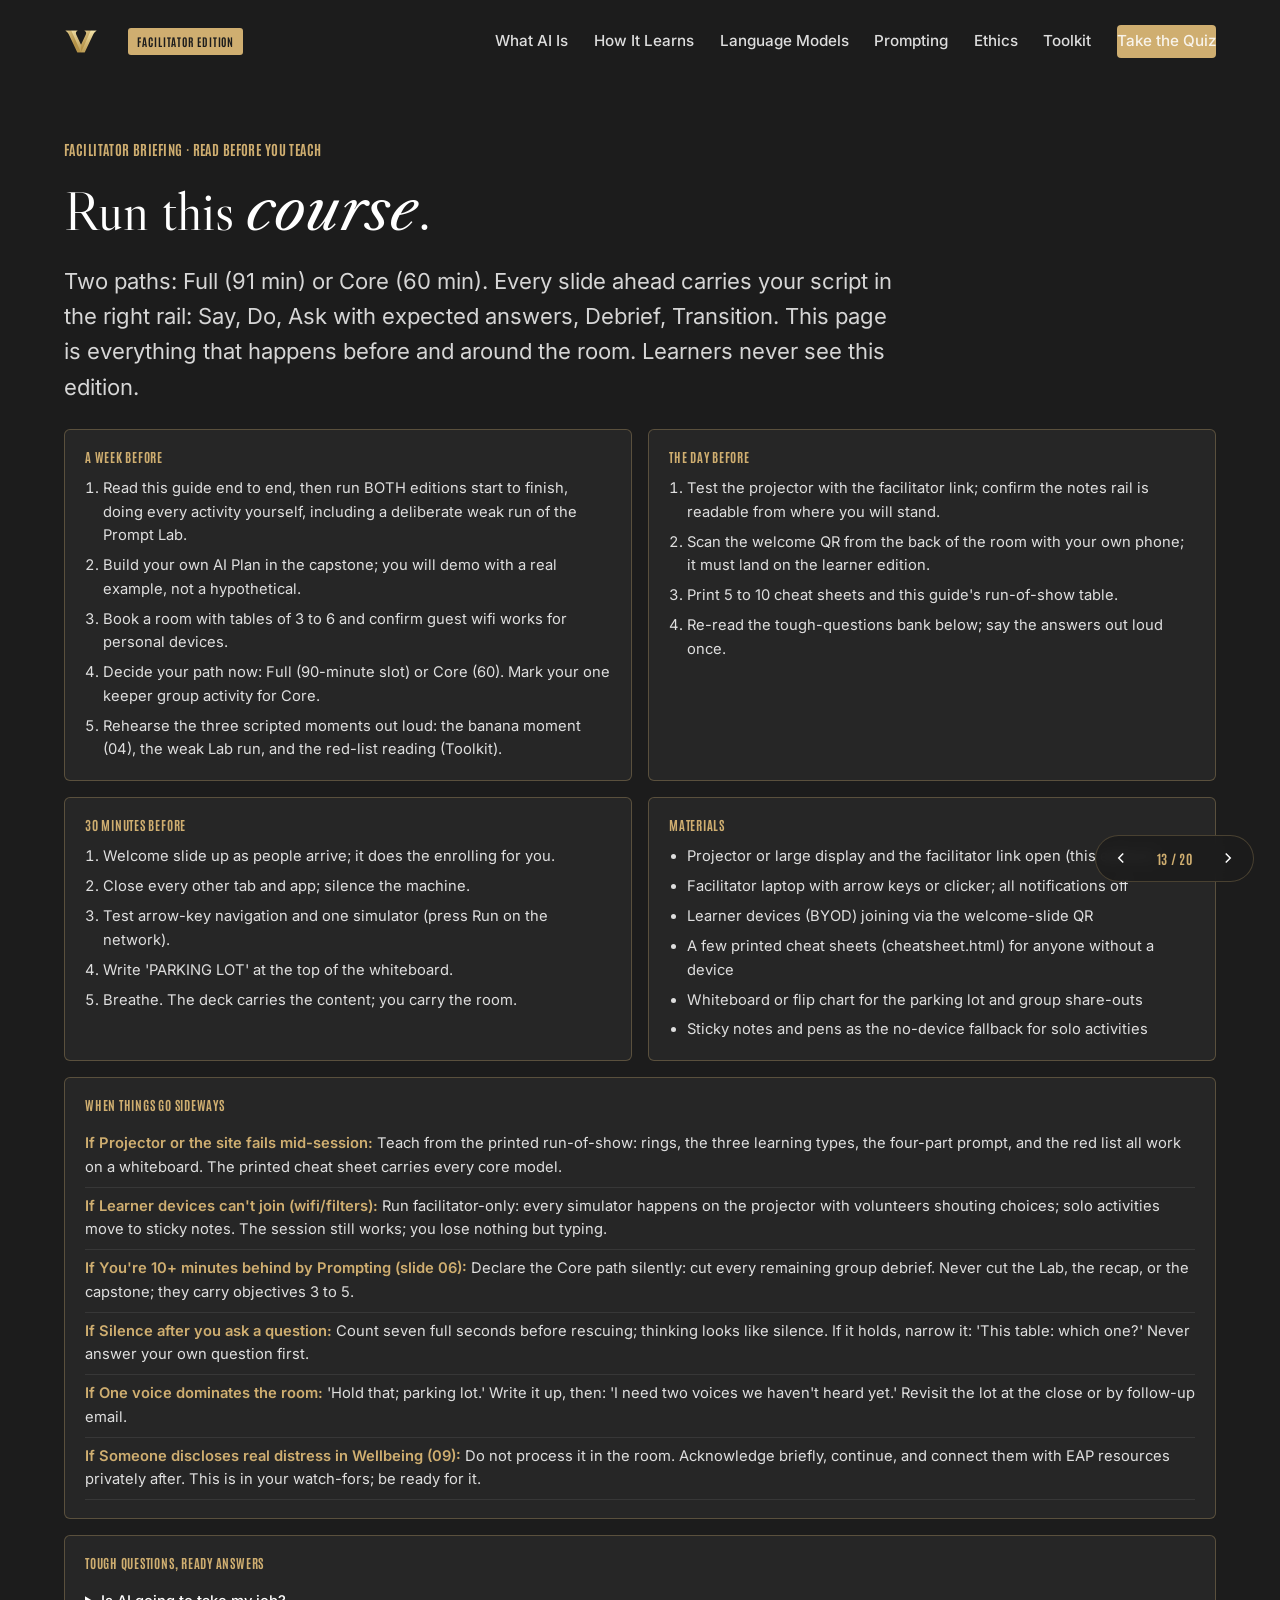
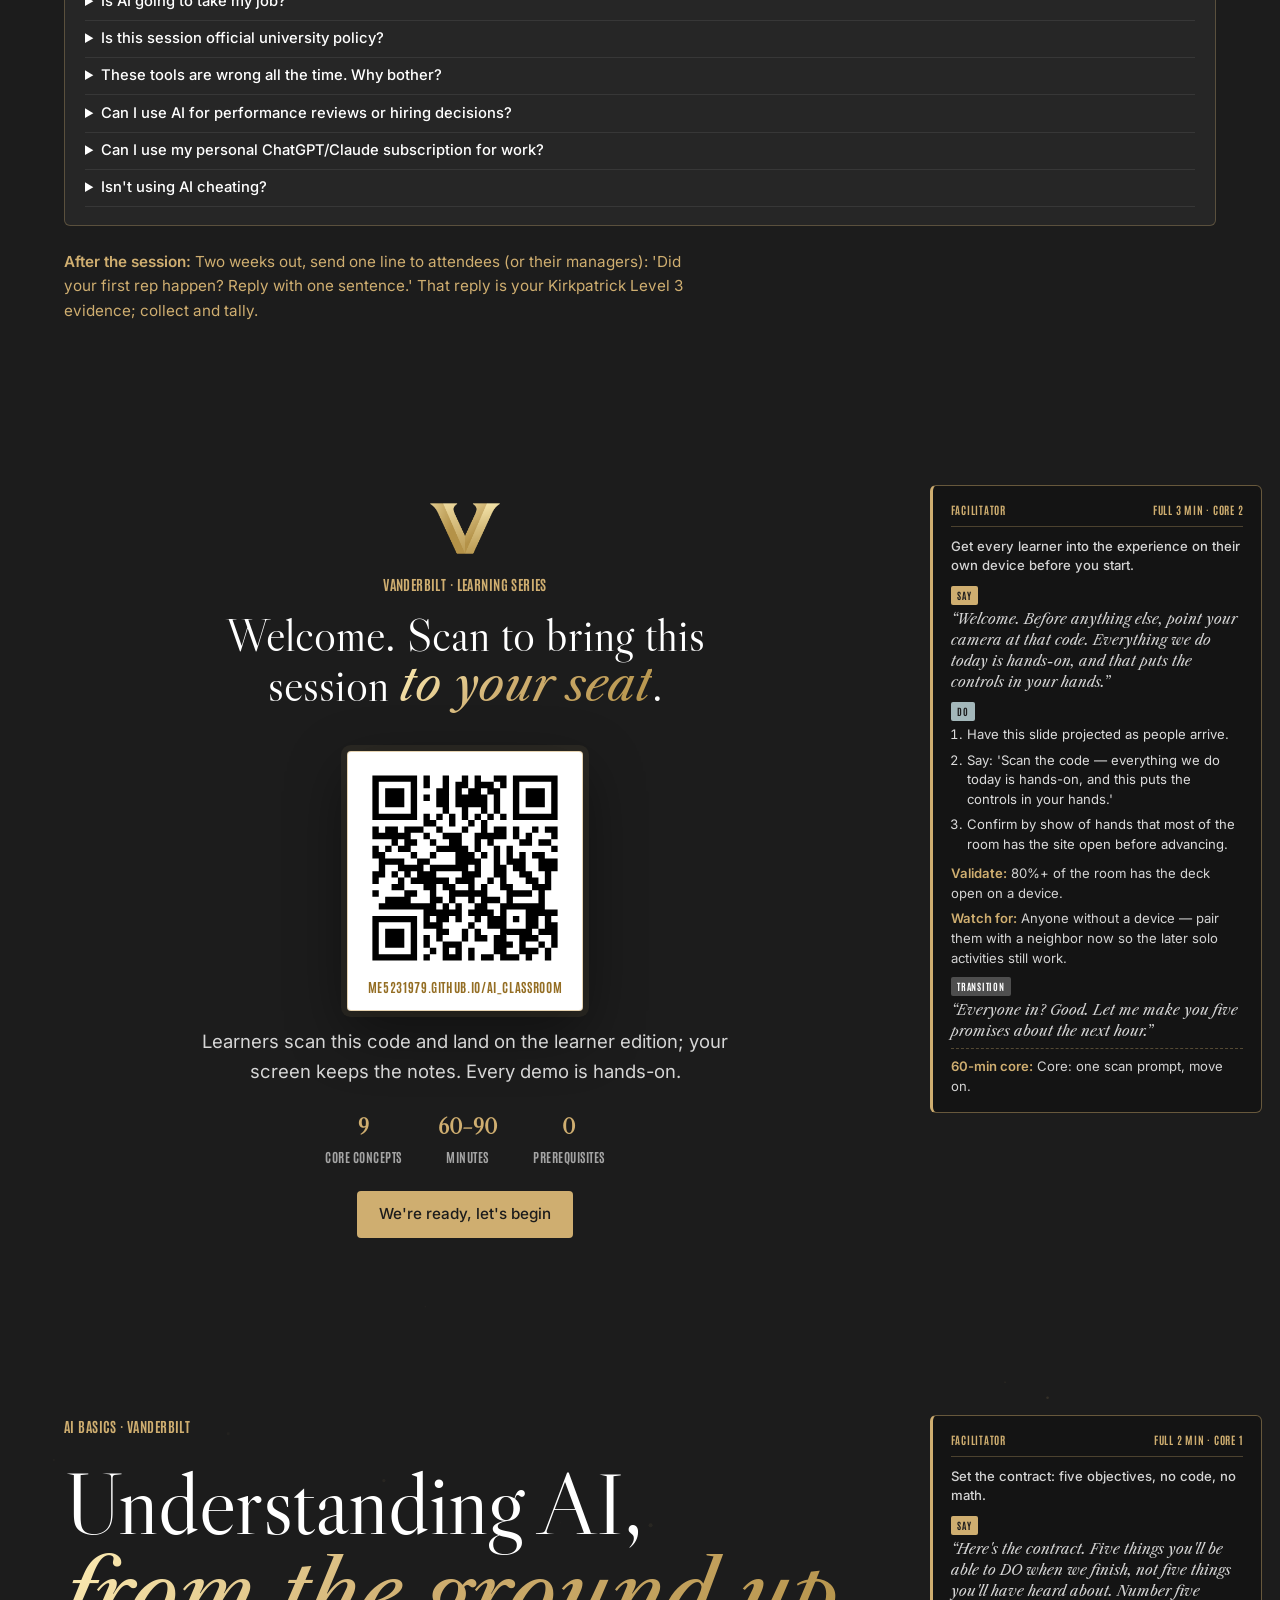
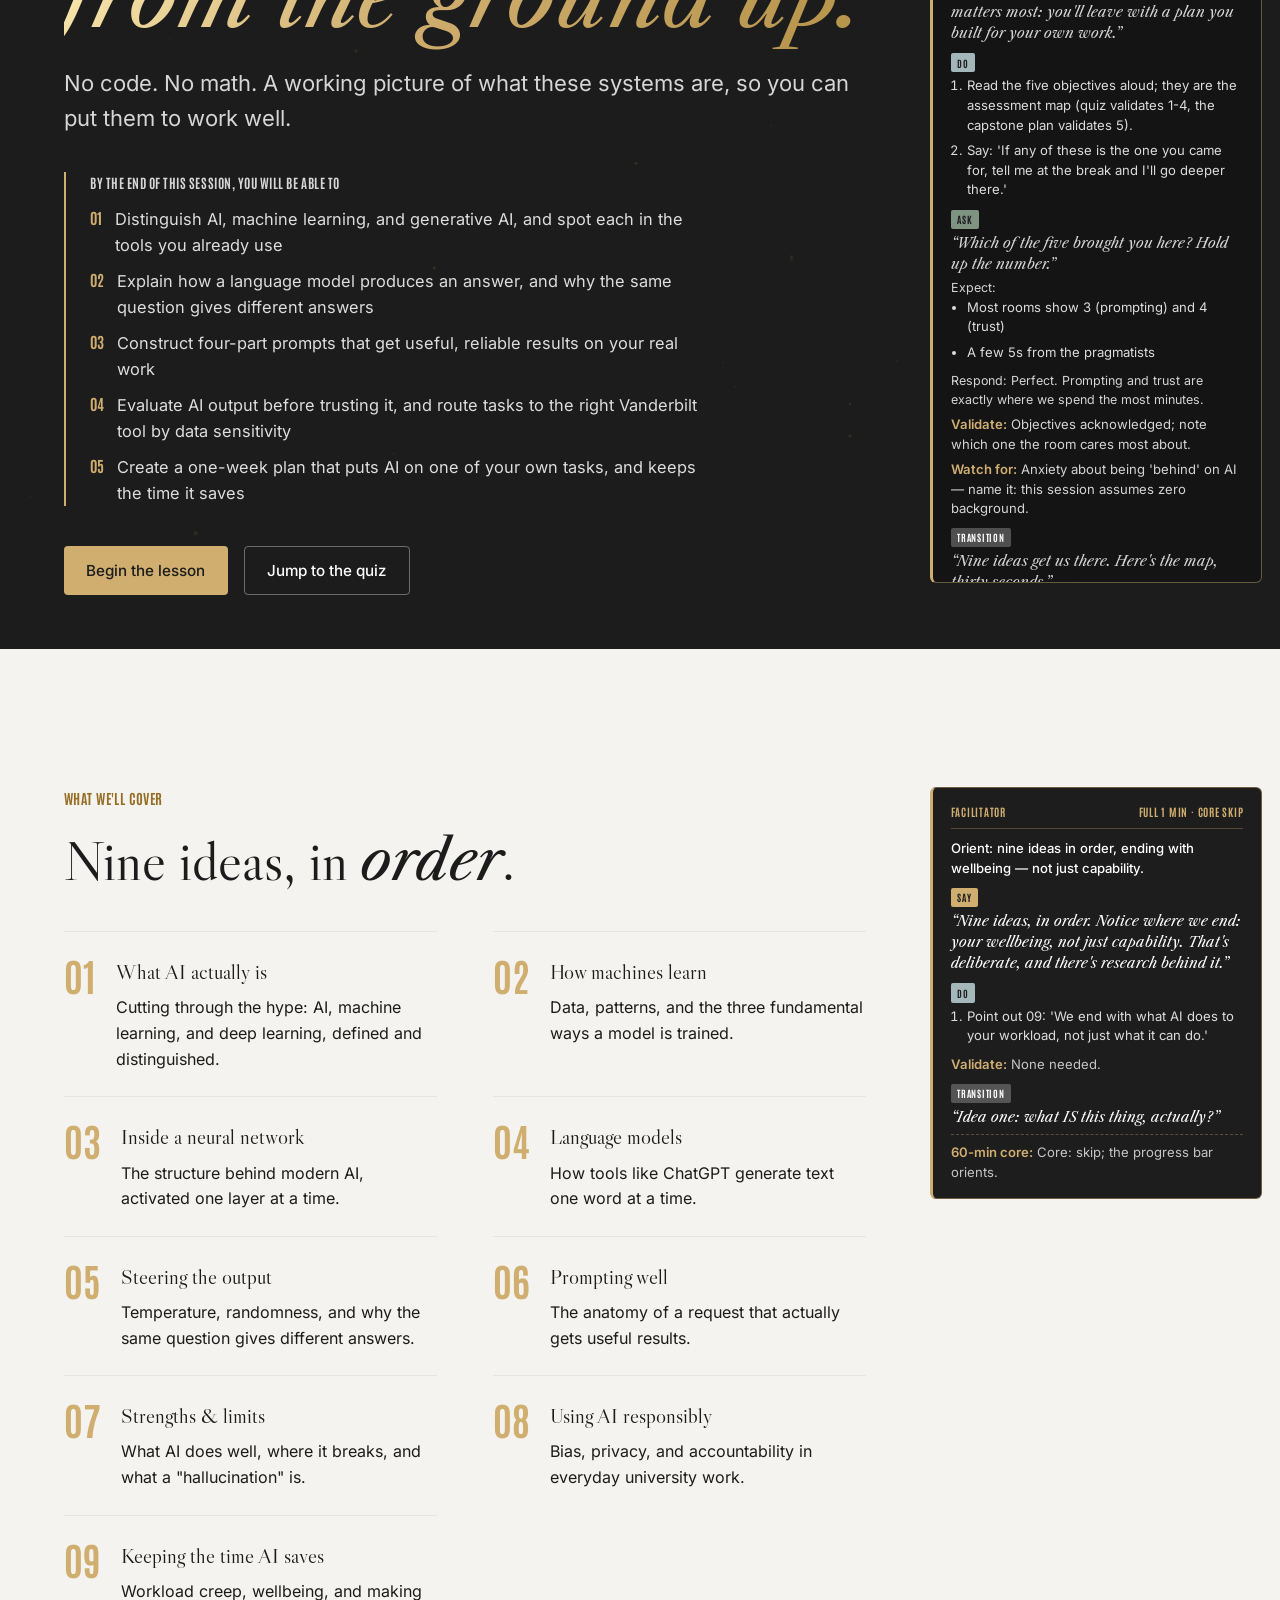
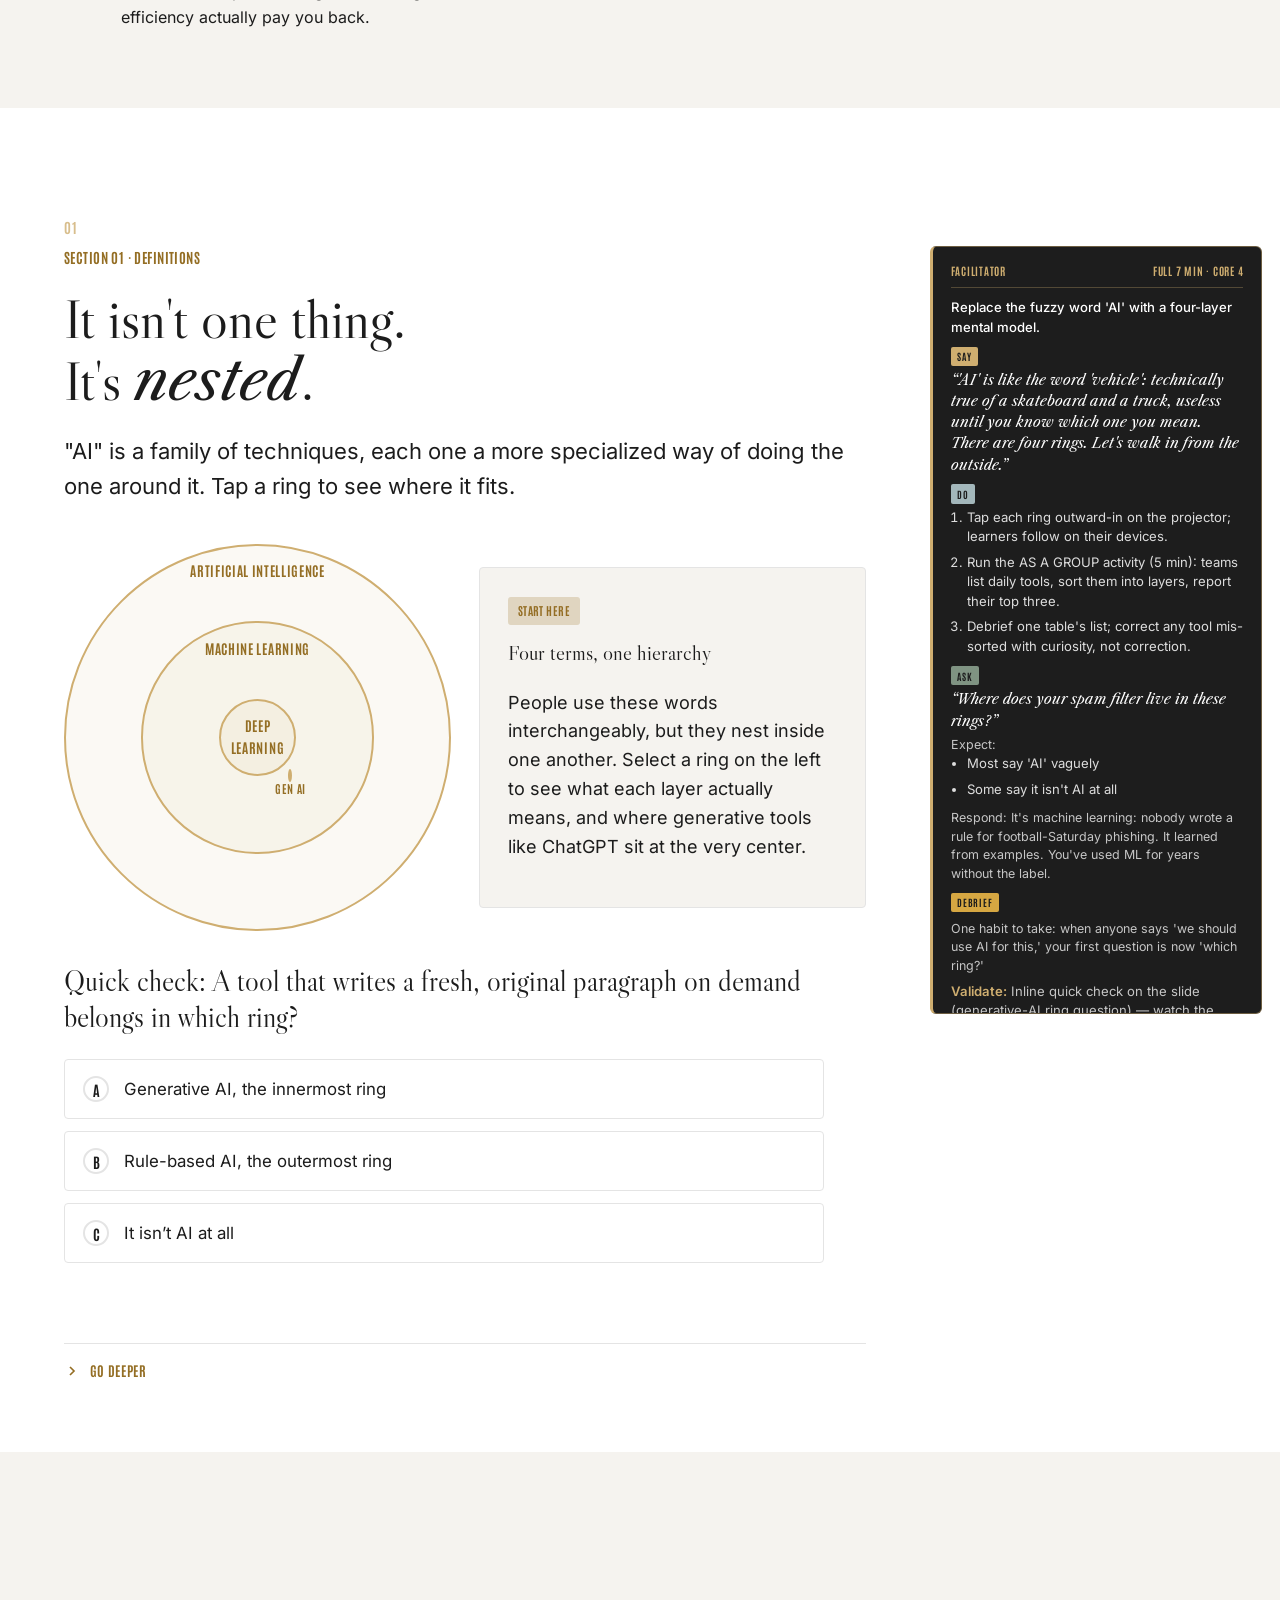
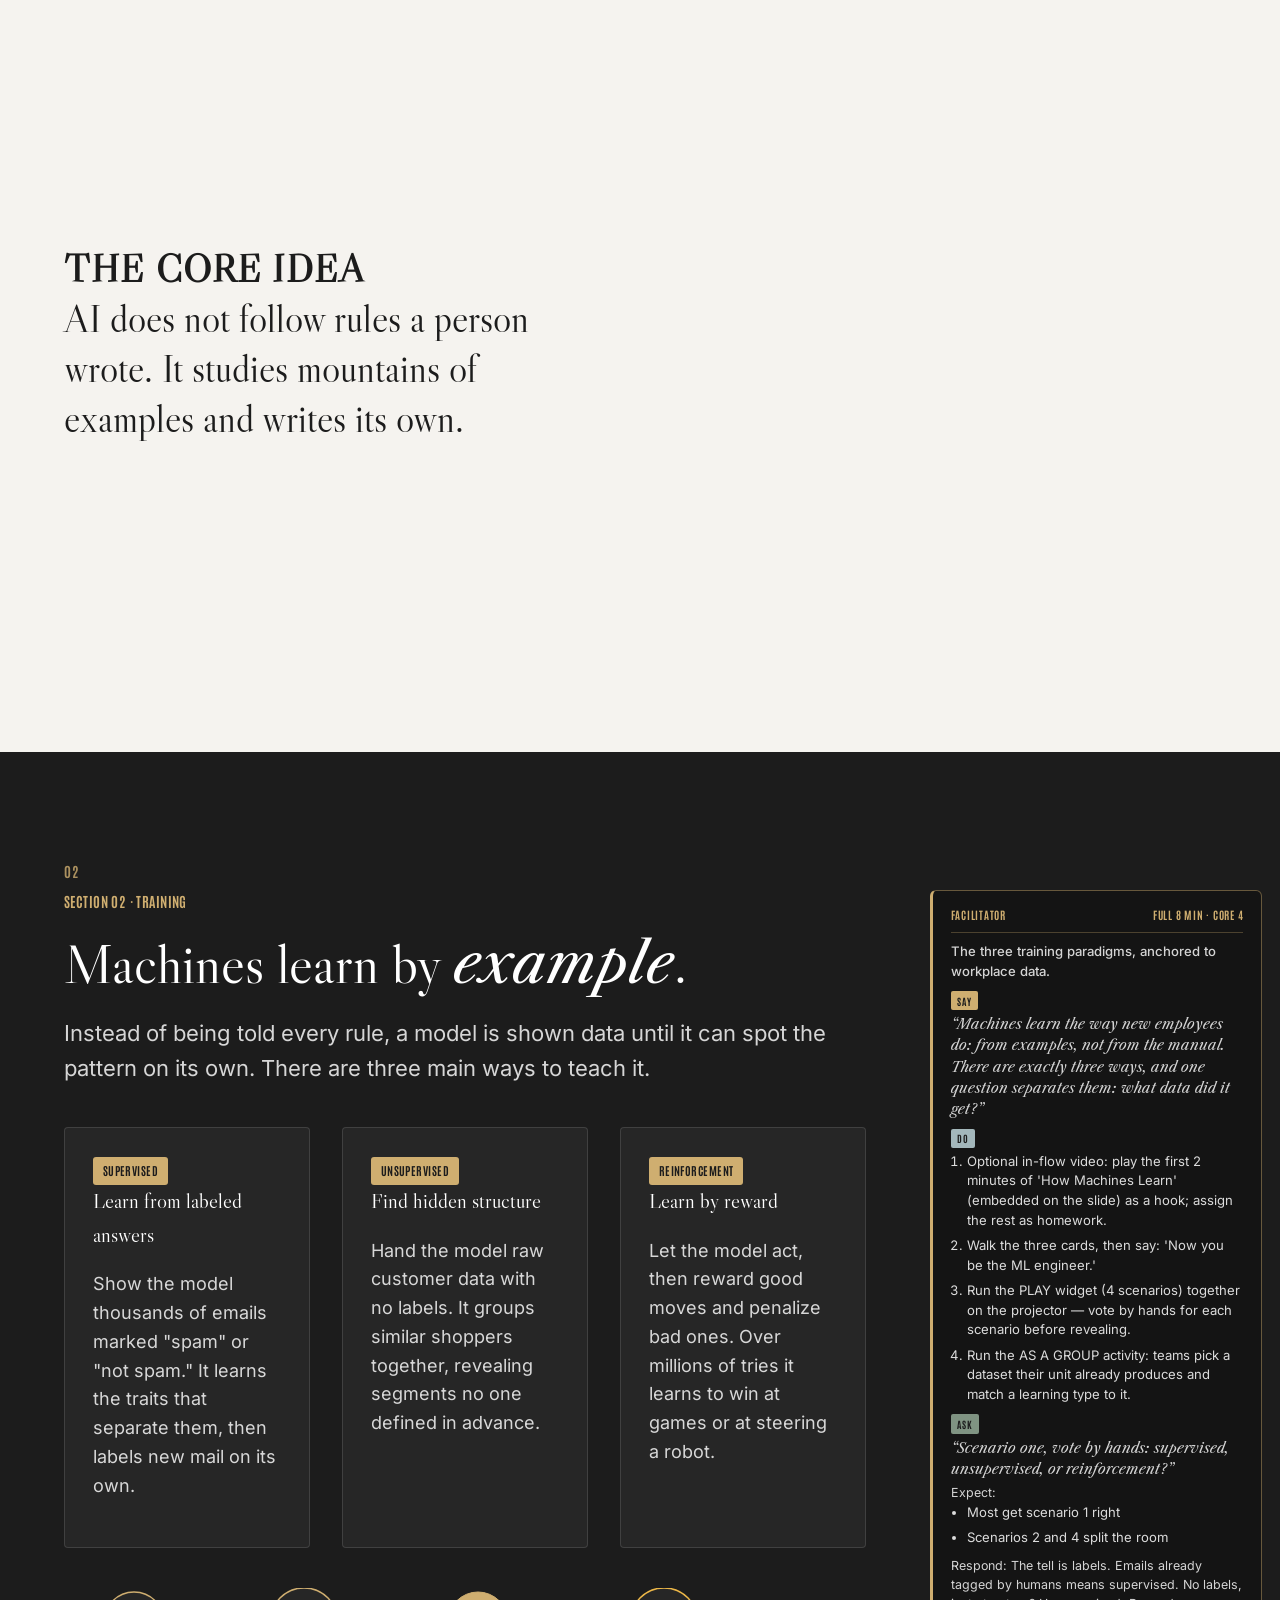
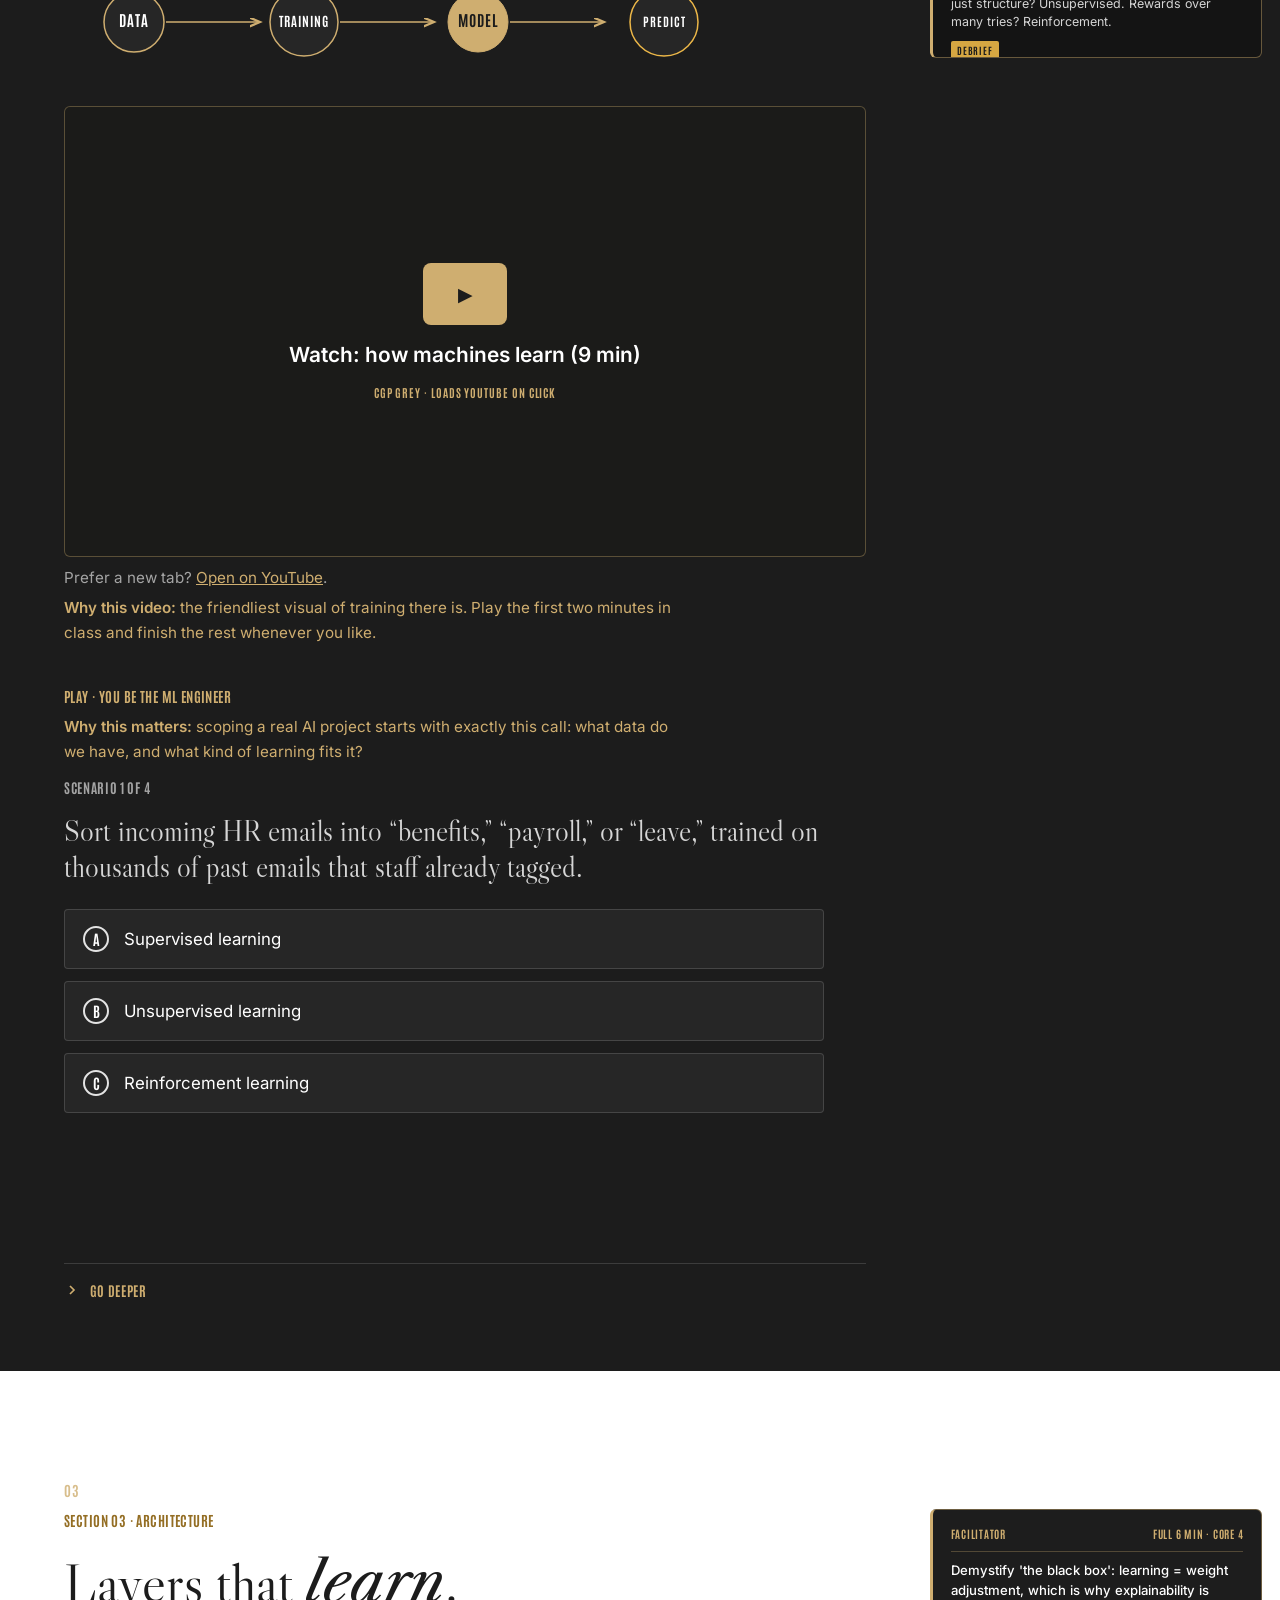
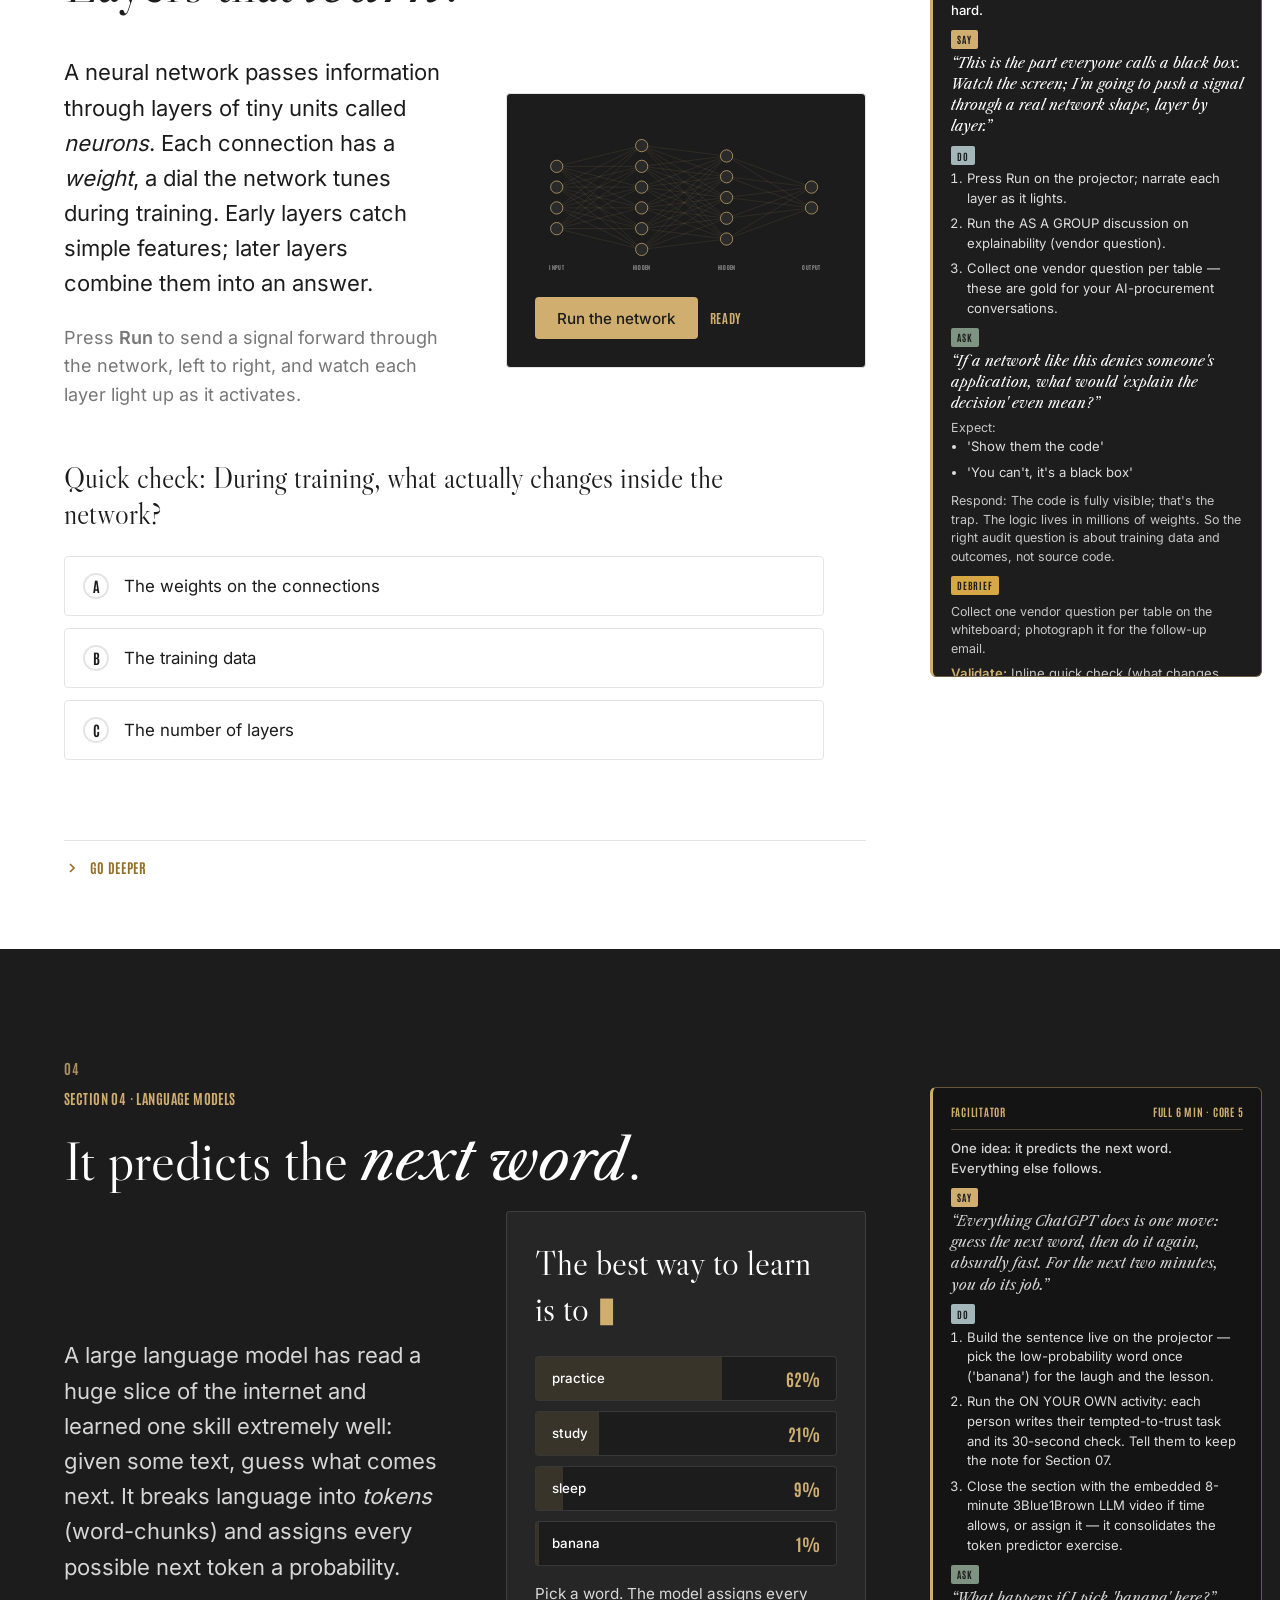
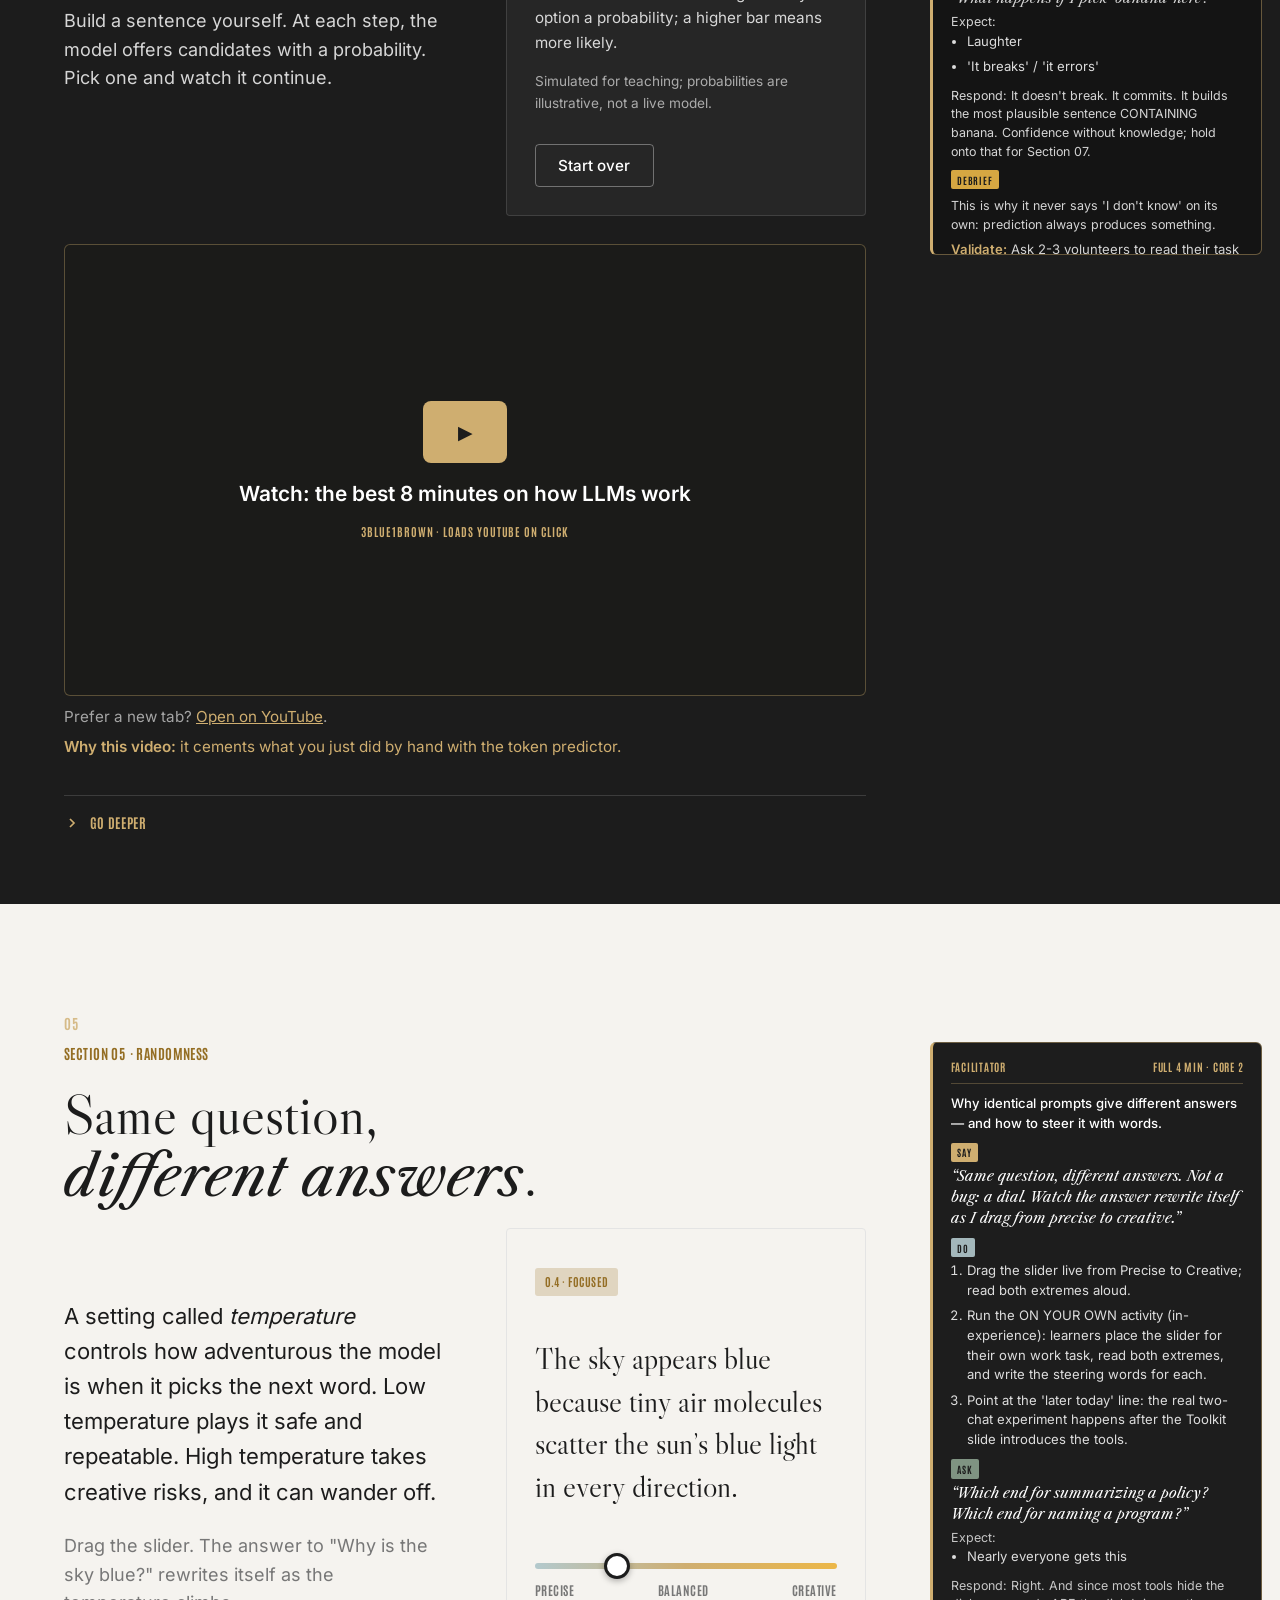
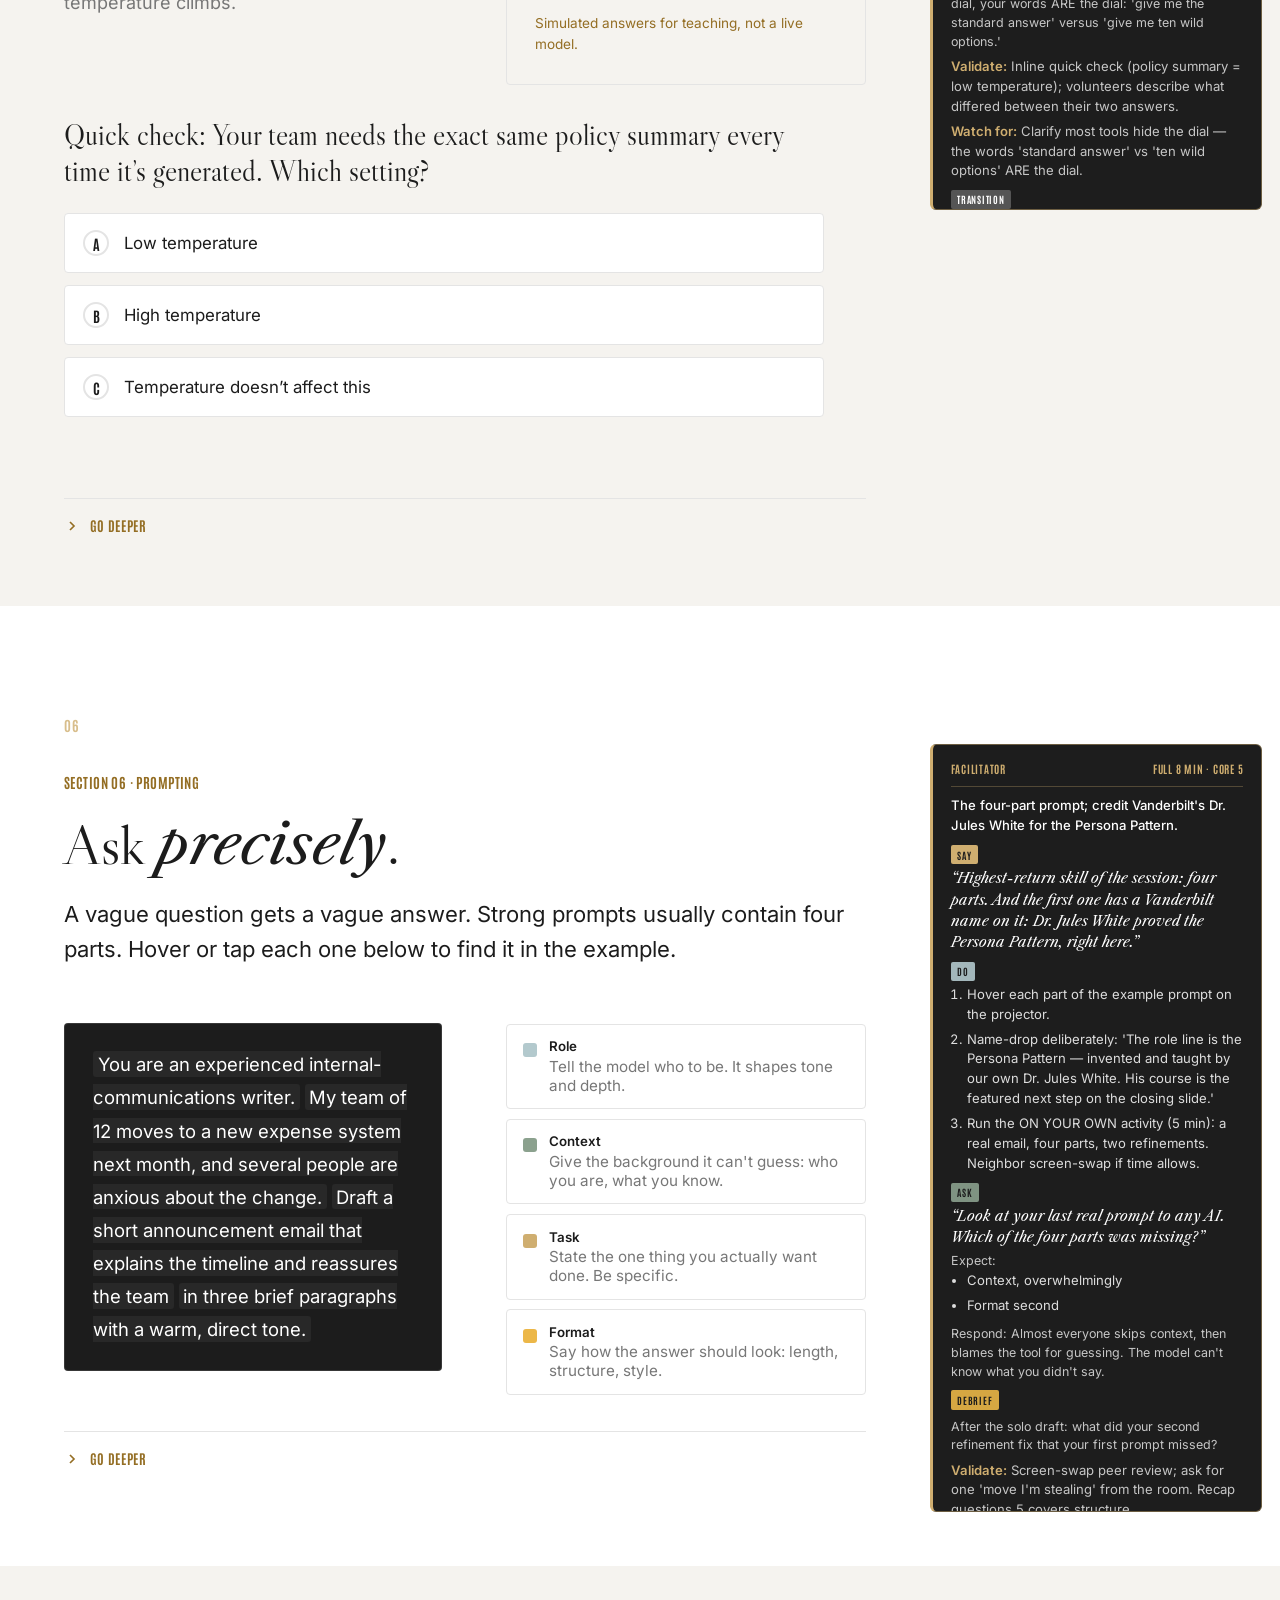
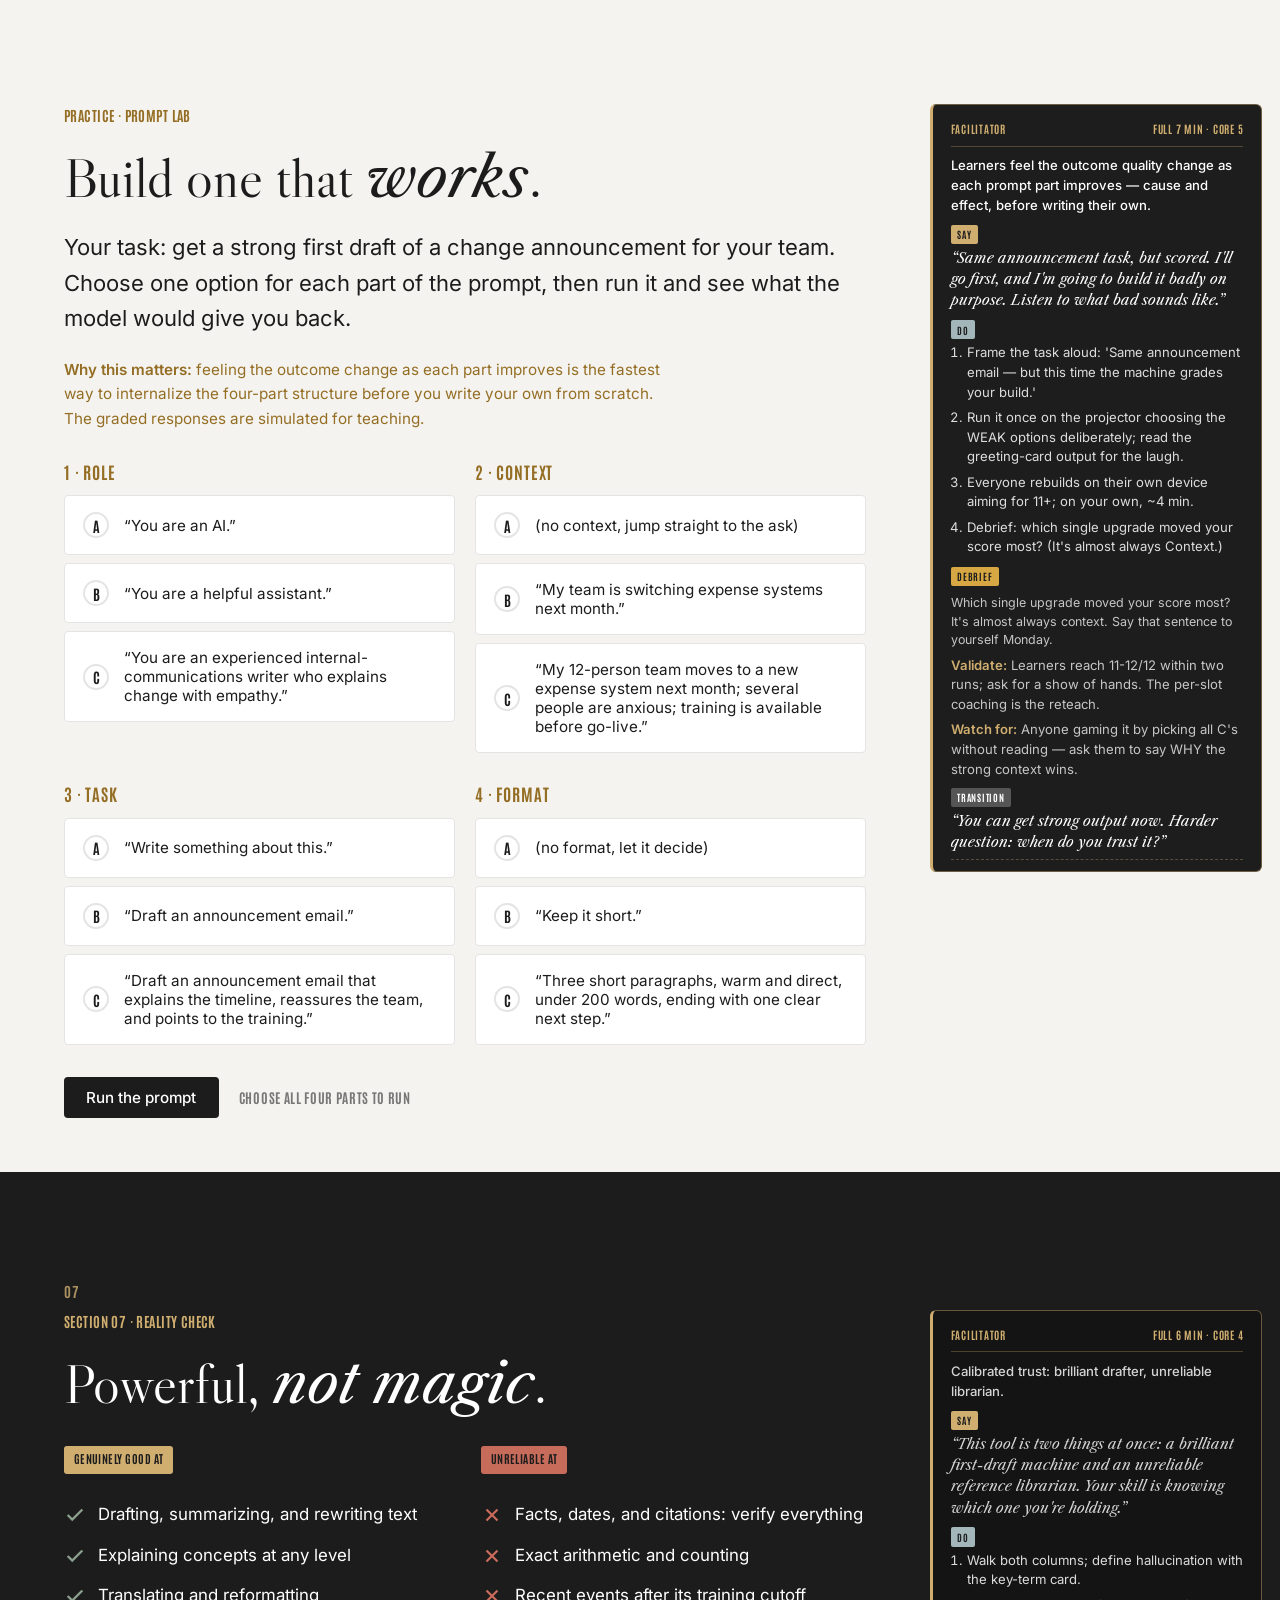
==== commit fc0eaa5f: "Upgrade facilitator edition to ATD facilitator-guide framework - notes.json: per-section Say scripts" ====
--- a/facilitator/index.html
+++ b/facilitator/index.html
@@ -53,6 +53,29 @@
 .facnote__meta { margin: .35rem 0 0; color: rgba(255,255,255,.75); }
 .facnote__meta b { color: var(--vu-gold-flat); font-weight: 600; }
 .facnote__core { border-top: 1px dashed rgba(207,174,112,.35); padding-top: .5rem; }
+.facnote__blk { margin: .55rem 0 0; }
+.facnote__tag { display: inline-block; font-family: var(--font-condensed); font-weight: 700; text-transform: uppercase;
+  letter-spacing: .08em; font-size: .6rem; padding: .15rem .4rem; border-radius: 2px; margin-bottom: .25rem; }
+.t-say { background: var(--vu-gold-flat); color: var(--vu-black); }
+.t-do  { background: rgba(179,201,205,.9); color: var(--vu-black); }
+.t-ask { background: rgba(139,161,142,.9); color: var(--vu-black); }
+.t-deb { background: rgba(236,183,72,.9); color: var(--vu-black); }
+.t-tra { background: rgba(255,255,255,.25); color: #fff; }
+.facnote__script { margin: 0; font-family: var(--font-serif); font-style: italic; font-size: .88rem; color: #fff; }
+.facnote__mini { margin: .25rem 0 0; font-size: .78rem; color: rgba(255,255,255,.75); }
+.brief__grid { display: grid; gap: 1rem; grid-template-columns: 1fr; margin-top: 1.5rem; }
+@media (min-width: 980px) { .brief__grid { grid-template-columns: repeat(2, 1fr); }
+  body.fac #s-briefing { grid-template-columns: 1fr !important; } }
+.brief__box { background: #262626; border: 1px solid rgba(207,174,112,.3); border-radius: 6px; padding: 1.1rem 1.25rem; font-size: .92rem; }
+.brief__box h3 { font-family: var(--font-condensed); font-weight: 700; text-transform: uppercase; letter-spacing: .06em;
+  font-size: .8rem; color: var(--vu-gold-flat); margin-bottom: .6rem; }
+.brief__box ol, .brief__box ul { margin: 0; padding-left: 1.1rem; display: grid; gap: .4rem; color: rgba(255,255,255,.85); }
+.brief__wide { grid-column: 1 / -1; }
+.brief__row { padding: .45rem 0; border-bottom: 1px solid rgba(255,255,255,.08); color: rgba(255,255,255,.85); }
+.brief__row b { color: var(--vu-gold-flat); }
+.brief__q { border-bottom: 1px solid rgba(255,255,255,.08); padding: .4rem 0; }
+.brief__q summary { cursor: pointer; font-weight: 500; color: #fff; }
+.brief__q p { margin: .4rem 0 .2rem; color: rgba(255,255,255,.8); font-size: .9rem; }
 </style>
 </head>
 <body class="fac">
@@ -92,6 +115,20 @@
 
 <main class="deck" id="top">
 
+  <section class="slide on-dark" id="s-briefing" data-title="Facilitator briefing">
+    <div class="wrap wrap-wide">
+      <p class="eyebrow">Facilitator briefing · Read before you teach</p>
+      <h2 class="h2">Run this <em>course</em>.</h2>
+      <p class="lead">Two paths: Full (91 min) or Core (60 min). Every slide ahead carries your script in the right rail: Say, Do, Ask with expected answers, Debrief, Transition. This page is everything that happens before and around the room. Learners never see this edition.</p>
+      <div class="brief__grid"><div class="brief__box"><h3>A week before</h3><ol><li>Read this guide end to end, then run BOTH editions start to finish, doing every activity yourself, including a deliberate weak run of the Prompt Lab.</li><li>Build your own AI Plan in the capstone; you will demo with a real example, not a hypothetical.</li><li>Book a room with tables of 3 to 6 and confirm guest wifi works for personal devices.</li><li>Decide your path now: Full (90-minute slot) or Core (60). Mark your one keeper group activity for Core.</li><li>Rehearse the three scripted moments out loud: the banana moment (04), the weak Lab run, and the red-list reading (Toolkit).</li></ol></div><div class="brief__box"><h3>The day before</h3><ol><li>Test the projector with the facilitator link; confirm the notes rail is readable from where you will stand.</li><li>Scan the welcome QR from the back of the room with your own phone; it must land on the learner edition.</li><li>Print 5 to 10 cheat sheets and this guide's run-of-show table.</li><li>Re-read the tough-questions bank below; say the answers out loud once.</li></ol></div><div class="brief__box"><h3>30 minutes before</h3><ol><li>Welcome slide up as people arrive; it does the enrolling for you.</li><li>Close every other tab and app; silence the machine.</li><li>Test arrow-key navigation and one simulator (press Run on the network).</li><li>Write 'PARKING LOT' at the top of the whiteboard.</li><li>Breathe. The deck carries the content; you carry the room.</li></ol></div>
+        <div class="brief__box"><h3>Materials</h3><ul><li>Projector or large display and the facilitator link open (this edition)</li><li>Facilitator laptop with arrow keys or clicker; all notifications off</li><li>Learner devices (BYOD) joining via the welcome-slide QR</li><li>A few printed cheat sheets (cheatsheet.html) for anyone without a device</li><li>Whiteboard or flip chart for the parking lot and group share-outs</li><li>Sticky notes and pens as the no-device fallback for solo activities</li></ul></div>
+        <div class="brief__box brief__wide"><h3>When things go sideways</h3><div class="brief__row"><b>If Projector or the site fails mid-session:</b> Teach from the printed run-of-show: rings, the three learning types, the four-part prompt, and the red list all work on a whiteboard. The printed cheat sheet carries every core model.</div><div class="brief__row"><b>If Learner devices can't join (wifi/filters):</b> Run facilitator-only: every simulator happens on the projector with volunteers shouting choices; solo activities move to sticky notes. The session still works; you lose nothing but typing.</div><div class="brief__row"><b>If You're 10+ minutes behind by Prompting (slide 06):</b> Declare the Core path silently: cut every remaining group debrief. Never cut the Lab, the recap, or the capstone; they carry objectives 3 to 5.</div><div class="brief__row"><b>If Silence after you ask a question:</b> Count seven full seconds before rescuing; thinking looks like silence. If it holds, narrow it: 'This table: which one?' Never answer your own question first.</div><div class="brief__row"><b>If One voice dominates the room:</b> 'Hold that; parking lot.' Write it up, then: 'I need two voices we haven't heard yet.' Revisit the lot at the close or by follow-up email.</div><div class="brief__row"><b>If Someone discloses real distress in Wellbeing (09):</b> Do not process it in the room. Acknowledge briefly, continue, and connect them with EAP resources privately after. This is in your watch-fors; be ready for it.</div></div>
+        <div class="brief__box brief__wide"><h3>Tough questions, ready answers</h3><details class="brief__q"><summary>Is AI going to take my job?</summary><p>Honest answer: it changes tasks faster than it changes jobs. This session is the hedge; the person who can route, prompt, and verify becomes more valuable, not less. Vanderbilt is investing work time in you learning it, which tells you the institution's intent.</p></details><details class="brief__q"><summary>Is this session official university policy?</summary><p>No. This is training, and it points at the official sources: vanderbilt.ai and the data classification guidance. Where training and policy ever differ, policy wins.</p></details><details class="brief__q"><summary>These tools are wrong all the time. Why bother?</summary><p>They're unreliable encyclopedias and excellent first-draft machines. Section 07 is built on exactly that distinction; the verification habit is the price of the speed.</p></details><details class="brief__q"><summary>Can I use AI for performance reviews or hiring decisions?</summary><p>Personnel information is red-level data, so it stops at the data rule before we even reach judgment. Decisions about people stay with people. If you're tempted, talk to HR first.</p></details><details class="brief__q"><summary>Can I use my personal ChatGPT/Claude subscription for work?</summary><p>Green-level content only, with the disclosure norms your team sets in Section 08. Anything internal belongs in Amplify or VU-signed Copilot.</p></details><details class="brief__q"><summary>Isn't using AI cheating?</summary><p>A calculator isn't cheating at math at work. The line is accountability: you verify and own everything that ships. 'The AI wrote it' is never a defense, and that's the standard we set today.</p></details></div>
+      </div>
+      <p class="why" style="margin-top:1.5rem"><b>After the session:</b> Two weeks out, send one line to attendees (or their managers): 'Did your first rep happen? Reply with one sentence.' That reply is your Kirkpatrick Level 3 evidence; collect and tally.</p>
+    </div>
+  </section>
+
   <!-- ============ 0 · WELCOME / QR ============ -->
   <section class="slide on-dark welcome" id="s-welcome" data-title="Scan to join">
     <div class="wrap" style="text-align:center">
@@ -112,7 +149,7 @@
         <a class="btn" href="#s-hero">We're ready, let's begin</a>
       </div>
     </div>
-    <aside class="facnote" aria-label="Facilitator notes"><div class="facnote__head"><span>Facilitator</span><span>Full 3 min · Core 2</span></div><p class="facnote__purpose">Get every learner into the experience on their own device before you start.</p><ol class="facnote__steps"><li>Have this slide projected as people arrive.</li><li>Say: 'Scan the code — everything we do today is hands-on, and this puts the controls in your hands.'</li><li>Confirm by show of hands that most of the room has the site open before advancing.</li></ol><p class="facnote__meta"><b>Validate:</b> 80%+ of the room has the deck open on a device.</p><p class="facnote__meta"><b>Watch for:</b> Anyone without a device — pair them with a neighbor now so the later solo activities still work.</p><p class="facnote__meta facnote__core"><b>60-min core:</b> Core: one scan prompt, move on.</p></aside>
+    <aside class="facnote" aria-label="Facilitator notes"><div class="facnote__head"><span>Facilitator</span><span>Full 3 min · Core 2</span></div><p class="facnote__purpose">Get every learner into the experience on their own device before you start.</p><div class="facnote__blk"><span class="facnote__tag t-say">Say</span><p class="facnote__script">&ldquo;Welcome. Before anything else, point your camera at that code. Everything we do today is hands-on, and that puts the controls in your hands.&rdquo;</p></div><div class="facnote__blk"><span class="facnote__tag t-do">Do</span><ol class="facnote__steps"><li>Have this slide projected as people arrive.</li><li>Say: 'Scan the code — everything we do today is hands-on, and this puts the controls in your hands.'</li><li>Confirm by show of hands that most of the room has the site open before advancing.</li></ol></div><p class="facnote__meta"><b>Validate:</b> 80%+ of the room has the deck open on a device.</p><p class="facnote__meta"><b>Watch for:</b> Anyone without a device — pair them with a neighbor now so the later solo activities still work.</p><div class="facnote__blk"><span class="facnote__tag t-tra">Transition</span><p class="facnote__script">&ldquo;Everyone in? Good. Let me make you five promises about the next hour.&rdquo;</p></div><p class="facnote__meta facnote__core"><b>60-min core:</b> Core: one scan prompt, move on.</p></aside>
   </section>
 
   <!-- ============ 1 · HERO ============ -->
@@ -140,7 +177,7 @@
         <a class="btn btn--ghost" href="#s-recap">Jump to the quiz</a>
       </div>
     </div>
-    <aside class="facnote" aria-label="Facilitator notes"><div class="facnote__head"><span>Facilitator</span><span>Full 2 min · Core 1</span></div><p class="facnote__purpose">Set the contract: five objectives, no code, no math.</p><ol class="facnote__steps"><li>Read the five objectives aloud; they are the assessment map (quiz validates 1-4, the capstone plan validates 5).</li><li>Say: 'If any of these is the one you came for, tell me at the break and I'll go deeper there.'</li></ol><p class="facnote__meta"><b>Validate:</b> Objectives acknowledged; note which one the room cares most about.</p><p class="facnote__meta"><b>Watch for:</b> Anxiety about being 'behind' on AI — name it: this session assumes zero background.</p><p class="facnote__meta facnote__core"><b>60-min core:</b> Core: read objectives 1, 3, 5 only.</p></aside>
+    <aside class="facnote" aria-label="Facilitator notes"><div class="facnote__head"><span>Facilitator</span><span>Full 2 min · Core 1</span></div><p class="facnote__purpose">Set the contract: five objectives, no code, no math.</p><div class="facnote__blk"><span class="facnote__tag t-say">Say</span><p class="facnote__script">&ldquo;Here's the contract. Five things you'll be able to DO when we finish, not five things you'll have heard about. Number five matters most: you'll leave with a plan you built for your own work.&rdquo;</p></div><div class="facnote__blk"><span class="facnote__tag t-do">Do</span><ol class="facnote__steps"><li>Read the five objectives aloud; they are the assessment map (quiz validates 1-4, the capstone plan validates 5).</li><li>Say: 'If any of these is the one you came for, tell me at the break and I'll go deeper there.'</li></ol></div><div class="facnote__blk"><span class="facnote__tag t-ask">Ask</span><p class="facnote__script">&ldquo;Which of the five brought you here? Hold up the number.&rdquo;</p><p class="facnote__mini">Expect:</p><ul class="facnote__steps"><li>Most rooms show 3 (prompting) and 4 (trust)</li><li>A few 5s from the pragmatists</li></ul><p class="facnote__mini">Respond: Perfect. Prompting and trust are exactly where we spend the most minutes.</p></div><p class="facnote__meta"><b>Validate:</b> Objectives acknowledged; note which one the room cares most about.</p><p class="facnote__meta"><b>Watch for:</b> Anxiety about being 'behind' on AI — name it: this session assumes zero background.</p><div class="facnote__blk"><span class="facnote__tag t-tra">Transition</span><p class="facnote__script">&ldquo;Nine ideas get us there. Here's the map, thirty seconds.&rdquo;</p></div><p class="facnote__meta facnote__core"><b>60-min core:</b> Core: read objectives 1, 3, 5 only.</p></aside>
   </section>
 
   <!-- ============ 2 · AGENDA ============ -->
@@ -160,7 +197,7 @@
         <li data-reveal><span class="num">09</span><div><h3>Keeping the time AI saves</h3><p>Workload creep, wellbeing, and making efficiency actually pay you back.</p></div></li>
       </ol>
     </div>
-    <aside class="facnote" aria-label="Facilitator notes"><div class="facnote__head"><span>Facilitator</span><span>Full 1 min · Core skip</span></div><p class="facnote__purpose">Orient: nine ideas in order, ending with wellbeing — not just capability.</p><ol class="facnote__steps"><li>Point out 09: 'We end with what AI does to your workload, not just what it can do.'</li></ol><p class="facnote__meta"><b>Validate:</b> None needed.</p><p class="facnote__meta facnote__core"><b>60-min core:</b> Core: skip; the progress bar orients.</p></aside>
+    <aside class="facnote" aria-label="Facilitator notes"><div class="facnote__head"><span>Facilitator</span><span>Full 1 min · Core skip</span></div><p class="facnote__purpose">Orient: nine ideas in order, ending with wellbeing — not just capability.</p><div class="facnote__blk"><span class="facnote__tag t-say">Say</span><p class="facnote__script">&ldquo;Nine ideas, in order. Notice where we end: your wellbeing, not just capability. That's deliberate, and there's research behind it.&rdquo;</p></div><div class="facnote__blk"><span class="facnote__tag t-do">Do</span><ol class="facnote__steps"><li>Point out 09: 'We end with what AI does to your workload, not just what it can do.'</li></ol></div><p class="facnote__meta"><b>Validate:</b> None needed.</p><div class="facnote__blk"><span class="facnote__tag t-tra">Transition</span><p class="facnote__script">&ldquo;Idea one: what IS this thing, actually?&rdquo;</p></div><p class="facnote__meta facnote__core"><b>60-min core:</b> Core: skip; the progress bar orients.</p></aside>
   </section>
 
   <!-- ============ 3 · WHAT IS AI (rings) ============ -->
@@ -208,7 +245,7 @@
         </div>
       </details>
     </div>
-    <aside class="facnote" aria-label="Facilitator notes"><div class="facnote__head"><span>Facilitator</span><span>Full 7 min · Core 4</span></div><p class="facnote__purpose">Replace the fuzzy word 'AI' with a four-layer mental model.</p><ol class="facnote__steps"><li>Tap each ring outward-in on the projector; learners follow on their devices.</li><li>Run the AS A GROUP activity (5 min): teams list daily tools, sort them into layers, report their top three.</li><li>Debrief one table's list; correct any tool mis-sorted with curiosity, not correction.</li></ol><p class="facnote__meta"><b>Validate:</b> Inline quick check on the slide (generative-AI ring question) — watch the room's first-click accuracy; re-teach if wrong answers dominate.</p><p class="facnote__meta"><b>Watch for:</b> People equating AI with only ChatGPT — the rings exist to break exactly that.</p><p class="facnote__meta facnote__core"><b>60-min core:</b> Core: rings + check; skip the group sort.</p></aside>
+    <aside class="facnote" aria-label="Facilitator notes"><div class="facnote__head"><span>Facilitator</span><span>Full 7 min · Core 4</span></div><p class="facnote__purpose">Replace the fuzzy word 'AI' with a four-layer mental model.</p><div class="facnote__blk"><span class="facnote__tag t-say">Say</span><p class="facnote__script">&ldquo;'AI' is like the word 'vehicle': technically true of a skateboard and a truck, useless until you know which one you mean. There are four rings. Let's walk in from the outside.&rdquo;</p></div><div class="facnote__blk"><span class="facnote__tag t-do">Do</span><ol class="facnote__steps"><li>Tap each ring outward-in on the projector; learners follow on their devices.</li><li>Run the AS A GROUP activity (5 min): teams list daily tools, sort them into layers, report their top three.</li><li>Debrief one table's list; correct any tool mis-sorted with curiosity, not correction.</li></ol></div><div class="facnote__blk"><span class="facnote__tag t-ask">Ask</span><p class="facnote__script">&ldquo;Where does your spam filter live in these rings?&rdquo;</p><p class="facnote__mini">Expect:</p><ul class="facnote__steps"><li>Most say 'AI' vaguely</li><li>Some say it isn't AI at all</li></ul><p class="facnote__mini">Respond: It's machine learning: nobody wrote a rule for football-Saturday phishing. It learned from examples. You've used ML for years without the label.</p></div><div class="facnote__blk"><span class="facnote__tag t-deb">Debrief</span><p class="facnote__mini">One habit to take: when anyone says 'we should use AI for this,' your first question is now 'which ring?'</p></div><p class="facnote__meta"><b>Validate:</b> Inline quick check on the slide (generative-AI ring question) — watch the room's first-click accuracy; re-teach if wrong answers dominate.</p><p class="facnote__meta"><b>Watch for:</b> People equating AI with only ChatGPT — the rings exist to break exactly that.</p><div class="facnote__blk"><span class="facnote__tag t-tra">Transition</span><p class="facnote__script">&ldquo;Machine learning is the engine of the modern rings. So how does a machine actually learn anything?&rdquo;</p></div><p class="facnote__meta facnote__core"><b>60-min core:</b> Core: rings + check; skip the group sort.</p></aside>
   </section>
 
   <!-- ============ 4 · MANIFESTO ============ -->
@@ -297,7 +334,7 @@
         </div>
       </details>
     </div>
-    <aside class="facnote" aria-label="Facilitator notes"><div class="facnote__head"><span>Facilitator</span><span>Full 8 min · Core 4</span></div><p class="facnote__purpose">The three training paradigms, anchored to workplace data.</p><ol class="facnote__steps"><li>Optional in-flow video: play the first 2 minutes of 'How Machines Learn' (embedded on the slide) as a hook; assign the rest as homework.</li><li>Walk the three cards, then say: 'Now you be the ML engineer.'</li><li>Run the PLAY widget (4 scenarios) together on the projector — vote by hands for each scenario before revealing.</li><li>Run the AS A GROUP activity: teams pick a dataset their unit already produces and match a learning type to it.</li></ol><p class="facnote__meta"><b>Validate:</b> ML trainer score visible per learner (3/4+ = got it); group share-out names a plausible dataset + type pairing.</p><p class="facnote__meta"><b>Watch for:</b> The supervised/unsupervised distinction is the common stumble — the tell is 'were there labels?'</p><p class="facnote__meta facnote__core"><b>60-min core:</b> Core: trainer with hand-votes; assign video and group match as follow-ups.</p></aside>
+    <aside class="facnote" aria-label="Facilitator notes"><div class="facnote__head"><span>Facilitator</span><span>Full 8 min · Core 4</span></div><p class="facnote__purpose">The three training paradigms, anchored to workplace data.</p><div class="facnote__blk"><span class="facnote__tag t-say">Say</span><p class="facnote__script">&ldquo;Machines learn the way new employees do: from examples, not from the manual. There are exactly three ways, and one question separates them: what data did it get?&rdquo;</p></div><div class="facnote__blk"><span class="facnote__tag t-do">Do</span><ol class="facnote__steps"><li>Optional in-flow video: play the first 2 minutes of 'How Machines Learn' (embedded on the slide) as a hook; assign the rest as homework.</li><li>Walk the three cards, then say: 'Now you be the ML engineer.'</li><li>Run the PLAY widget (4 scenarios) together on the projector — vote by hands for each scenario before revealing.</li><li>Run the AS A GROUP activity: teams pick a dataset their unit already produces and match a learning type to it.</li></ol></div><div class="facnote__blk"><span class="facnote__tag t-ask">Ask</span><p class="facnote__script">&ldquo;Scenario one, vote by hands: supervised, unsupervised, or reinforcement?&rdquo;</p><p class="facnote__mini">Expect:</p><ul class="facnote__steps"><li>Most get scenario 1 right</li><li>Scenarios 2 and 4 split the room</li></ul><p class="facnote__mini">Respond: The tell is labels. Emails already tagged by humans means supervised. No labels, just structure? Unsupervised. Rewards over many tries? Reinforcement.</p></div><div class="facnote__blk"><span class="facnote__tag t-deb">Debrief</span><p class="facnote__mini">Next vendor meeting, you now ask: learned from what examples, labeled by whom, and what happens when the labels were biased?</p></div><p class="facnote__meta"><b>Validate:</b> ML trainer score visible per learner (3/4+ = got it); group share-out names a plausible dataset + type pairing.</p><p class="facnote__meta"><b>Watch for:</b> The supervised/unsupervised distinction is the common stumble — the tell is 'were there labels?'</p><div class="facnote__blk"><span class="facnote__tag t-tra">Transition</span><p class="facnote__script">&ldquo;All three run on the same machinery underneath. Ninety seconds from now the black box won't be black. Let's open it.&rdquo;</p></div><p class="facnote__meta facnote__core"><b>60-min core:</b> Core: trainer with hand-votes; assign video and group match as follow-ups.</p></aside>
   </section>
 
   <!-- ============ 6 · NEURAL NETWORKS ============ -->
@@ -344,7 +381,7 @@
         </div>
       </details>
     </div>
-    <aside class="facnote" aria-label="Facilitator notes"><div class="facnote__head"><span>Facilitator</span><span>Full 6 min · Core 4</span></div><p class="facnote__purpose">Demystify 'the black box': learning = weight adjustment, which is why explainability is hard.</p><ol class="facnote__steps"><li>Press Run on the projector; narrate each layer as it lights.</li><li>Run the AS A GROUP discussion on explainability (vendor question).</li><li>Collect one vendor question per table — these are gold for your AI-procurement conversations.</li></ol><p class="facnote__meta"><b>Validate:</b> Inline quick check (what changes during training) + each table produces a vendor question.</p><p class="facnote__meta"><b>Watch for:</b> Don't let the math-curious drag the room into gradient descent. The 3Blue1Brown series link now lives in this section's Go deeper for exactly them.</p><p class="facnote__meta facnote__core"><b>60-min core:</b> Core: run the network + check; skip the vendor discussion.</p></aside>
+    <aside class="facnote" aria-label="Facilitator notes"><div class="facnote__head"><span>Facilitator</span><span>Full 6 min · Core 4</span></div><p class="facnote__purpose">Demystify 'the black box': learning = weight adjustment, which is why explainability is hard.</p><div class="facnote__blk"><span class="facnote__tag t-say">Say</span><p class="facnote__script">&ldquo;This is the part everyone calls a black box. Watch the screen; I'm going to push a signal through a real network shape, layer by layer.&rdquo;</p></div><div class="facnote__blk"><span class="facnote__tag t-do">Do</span><ol class="facnote__steps"><li>Press Run on the projector; narrate each layer as it lights.</li><li>Run the AS A GROUP discussion on explainability (vendor question).</li><li>Collect one vendor question per table — these are gold for your AI-procurement conversations.</li></ol></div><div class="facnote__blk"><span class="facnote__tag t-ask">Ask</span><p class="facnote__script">&ldquo;If a network like this denies someone's application, what would 'explain the decision' even mean?&rdquo;</p><p class="facnote__mini">Expect:</p><ul class="facnote__steps"><li>'Show them the code'</li><li>'You can't, it's a black box'</li></ul><p class="facnote__mini">Respond: The code is fully visible; that's the trap. The logic lives in millions of weights. So the right audit question is about training data and outcomes, not source code.</p></div><div class="facnote__blk"><span class="facnote__tag t-deb">Debrief</span><p class="facnote__mini">Collect one vendor question per table on the whiteboard; photograph it for the follow-up email.</p></div><p class="facnote__meta"><b>Validate:</b> Inline quick check (what changes during training) + each table produces a vendor question.</p><p class="facnote__meta"><b>Watch for:</b> Don't let the math-curious drag the room into gradient descent. The 3Blue1Brown series link now lives in this section's Go deeper for exactly them.</p><div class="facnote__blk"><span class="facnote__tag t-tra">Transition</span><p class="facnote__script">&ldquo;Now the network you'll actually touch every week: the one that predicts words.&rdquo;</p></div><p class="facnote__meta facnote__core"><b>60-min core:</b> Core: run the network + check; skip the vendor discussion.</p></aside>
   </section>
 
   <!-- ============ 7 · LLMs ============ -->
@@ -390,7 +427,7 @@
         </div>
       </details>
     </div>
-    <aside class="facnote" aria-label="Facilitator notes"><div class="facnote__head"><span>Facilitator</span><span>Full 6 min · Core 5</span></div><p class="facnote__purpose">One idea: it predicts the next word. Everything else follows.</p><ol class="facnote__steps"><li>Build the sentence live on the projector — pick the low-probability word once ('banana') for the laugh and the lesson.</li><li>Run the ON YOUR OWN activity: each person writes their tempted-to-trust task and its 30-second check. Tell them to keep the note for Section 07.</li><li>Close the section with the embedded 8-minute 3Blue1Brown LLM video if time allows, or assign it — it consolidates the token predictor exercise.</li></ol><p class="facnote__meta"><b>Validate:</b> Ask 2-3 volunteers to read their task + check aloud; recap-quiz question 2 covers the concept.</p><p class="facnote__meta"><b>Watch for:</b> 'So it's just autocomplete?' — yes, and: scale makes prediction surprisingly capable. Both halves are true.</p><p class="facnote__meta facnote__core"><b>60-min core:</b> Core: keep the solo note; it feeds Section 07.</p></aside>
+    <aside class="facnote" aria-label="Facilitator notes"><div class="facnote__head"><span>Facilitator</span><span>Full 6 min · Core 5</span></div><p class="facnote__purpose">One idea: it predicts the next word. Everything else follows.</p><div class="facnote__blk"><span class="facnote__tag t-say">Say</span><p class="facnote__script">&ldquo;Everything ChatGPT does is one move: guess the next word, then do it again, absurdly fast. For the next two minutes, you do its job.&rdquo;</p></div><div class="facnote__blk"><span class="facnote__tag t-do">Do</span><ol class="facnote__steps"><li>Build the sentence live on the projector — pick the low-probability word once ('banana') for the laugh and the lesson.</li><li>Run the ON YOUR OWN activity: each person writes their tempted-to-trust task and its 30-second check. Tell them to keep the note for Section 07.</li><li>Close the section with the embedded 8-minute 3Blue1Brown LLM video if time allows, or assign it — it consolidates the token predictor exercise.</li></ol></div><div class="facnote__blk"><span class="facnote__tag t-ask">Ask</span><p class="facnote__script">&ldquo;What happens if I pick 'banana' here?&rdquo;</p><p class="facnote__mini">Expect:</p><ul class="facnote__steps"><li>Laughter</li><li>'It breaks' / 'it errors'</li></ul><p class="facnote__mini">Respond: It doesn't break. It commits. It builds the most plausible sentence CONTAINING banana. Confidence without knowledge; hold onto that for Section 07.</p></div><div class="facnote__blk"><span class="facnote__tag t-deb">Debrief</span><p class="facnote__mini">This is why it never says 'I don't know' on its own: prediction always produces something.</p></div><p class="facnote__meta"><b>Validate:</b> Ask 2-3 volunteers to read their task + check aloud; recap-quiz question 2 covers the concept.</p><p class="facnote__meta"><b>Watch for:</b> 'So it's just autocomplete?' — yes, and: scale makes prediction surprisingly capable. Both halves are true.</p><div class="facnote__blk"><span class="facnote__tag t-tra">Transition</span><p class="facnote__script">&ldquo;If it's rolling dice over probabilities, who loads the dice? You do. Next.&rdquo;</p></div><p class="facnote__meta facnote__core"><b>60-min core:</b> Core: keep the solo note; it feeds Section 07.</p></aside>
   </section>
 
   <!-- ============ 8 · TEMPERATURE ============ -->
@@ -437,7 +474,7 @@
         </div>
       </details>
     </div>
-    <aside class="facnote" aria-label="Facilitator notes"><div class="facnote__head"><span>Facilitator</span><span>Full 4 min · Core 2</span></div><p class="facnote__purpose">Why identical prompts give different answers — and how to steer it with words.</p><ol class="facnote__steps"><li>Drag the slider live from Precise to Creative; read both extremes aloud.</li><li>Run the ON YOUR OWN activity (in-experience): learners place the slider for their own work task, read both extremes, and write the steering words for each.</li><li>Point at the 'later today' line: the real two-chat experiment happens after the Toolkit slide introduces the tools.</li></ol><p class="facnote__meta"><b>Validate:</b> Inline quick check (policy summary = low temperature); volunteers describe what differed between their two answers.</p><p class="facnote__meta"><b>Watch for:</b> Clarify most tools hide the dial — the words 'standard answer' vs 'ten wild options' ARE the dial.</p><p class="facnote__meta facnote__core"><b>60-min core:</b> Core: slider demo + check only.</p></aside>
+    <aside class="facnote" aria-label="Facilitator notes"><div class="facnote__head"><span>Facilitator</span><span>Full 4 min · Core 2</span></div><p class="facnote__purpose">Why identical prompts give different answers — and how to steer it with words.</p><div class="facnote__blk"><span class="facnote__tag t-say">Say</span><p class="facnote__script">&ldquo;Same question, different answers. Not a bug: a dial. Watch the answer rewrite itself as I drag from precise to creative.&rdquo;</p></div><div class="facnote__blk"><span class="facnote__tag t-do">Do</span><ol class="facnote__steps"><li>Drag the slider live from Precise to Creative; read both extremes aloud.</li><li>Run the ON YOUR OWN activity (in-experience): learners place the slider for their own work task, read both extremes, and write the steering words for each.</li><li>Point at the 'later today' line: the real two-chat experiment happens after the Toolkit slide introduces the tools.</li></ol></div><div class="facnote__blk"><span class="facnote__tag t-ask">Ask</span><p class="facnote__script">&ldquo;Which end for summarizing a policy? Which end for naming a program?&rdquo;</p><p class="facnote__mini">Expect:</p><ul class="facnote__steps"><li>Nearly everyone gets this</li></ul><p class="facnote__mini">Respond: Right. And since most tools hide the dial, your words ARE the dial: 'give me the standard answer' versus 'give me ten wild options.'</p></div><p class="facnote__meta"><b>Validate:</b> Inline quick check (policy summary = low temperature); volunteers describe what differed between their two answers.</p><p class="facnote__meta"><b>Watch for:</b> Clarify most tools hide the dial — the words 'standard answer' vs 'ten wild options' ARE the dial.</p><div class="facnote__blk"><span class="facnote__tag t-tra">Transition</span><p class="facnote__script">&ldquo;You know how it thinks and how it varies. Time to learn to speak to it properly. This is the skill of the day.&rdquo;</p></div><p class="facnote__meta facnote__core"><b>60-min core:</b> Core: slider demo + check only.</p></aside>
   </section>
 
   <!-- ============ 9 · PROMPTING ============ -->
@@ -476,7 +513,7 @@
         </div>
       </details>
     </div>
-    <aside class="facnote" aria-label="Facilitator notes"><div class="facnote__head"><span>Facilitator</span><span>Full 8 min · Core 5</span></div><p class="facnote__purpose">The four-part prompt; credit Vanderbilt's Dr. Jules White for the Persona Pattern.</p><ol class="facnote__steps"><li>Hover each part of the example prompt on the projector.</li><li>Name-drop deliberately: 'The role line is the Persona Pattern — invented and taught by our own Dr. Jules White. His course is the featured next step on the closing slide.'</li><li>Run the ON YOUR OWN activity (5 min): a real email, four parts, two refinements. Neighbor screen-swap if time allows.</li></ol><p class="facnote__meta"><b>Validate:</b> Screen-swap peer review; ask for one 'move I'm stealing' from the room. Recap questions 5 covers structure.</p><p class="facnote__meta"><b>Watch for:</b> Perfectionists writing one giant prompt — push iteration: 'correct it like you'd coach a new hire.'</p><p class="facnote__meta facnote__core"><b>60-min core:</b> Core: 3-minute draft instead of 5; skip screen-swap.</p></aside>
+    <aside class="facnote" aria-label="Facilitator notes"><div class="facnote__head"><span>Facilitator</span><span>Full 8 min · Core 5</span></div><p class="facnote__purpose">The four-part prompt; credit Vanderbilt's Dr. Jules White for the Persona Pattern.</p><div class="facnote__blk"><span class="facnote__tag t-say">Say</span><p class="facnote__script">&ldquo;Highest-return skill of the session: four parts. And the first one has a Vanderbilt name on it: Dr. Jules White proved the Persona Pattern, right here.&rdquo;</p></div><div class="facnote__blk"><span class="facnote__tag t-do">Do</span><ol class="facnote__steps"><li>Hover each part of the example prompt on the projector.</li><li>Name-drop deliberately: 'The role line is the Persona Pattern — invented and taught by our own Dr. Jules White. His course is the featured next step on the closing slide.'</li><li>Run the ON YOUR OWN activity (5 min): a real email, four parts, two refinements. Neighbor screen-swap if time allows.</li></ol></div><div class="facnote__blk"><span class="facnote__tag t-ask">Ask</span><p class="facnote__script">&ldquo;Look at your last real prompt to any AI. Which of the four parts was missing?&rdquo;</p><p class="facnote__mini">Expect:</p><ul class="facnote__steps"><li>Context, overwhelmingly</li><li>Format second</li></ul><p class="facnote__mini">Respond: Almost everyone skips context, then blames the tool for guessing. The model can't know what you didn't say.</p></div><div class="facnote__blk"><span class="facnote__tag t-deb">Debrief</span><p class="facnote__mini">After the solo draft: what did your second refinement fix that your first prompt missed?</p></div><p class="facnote__meta"><b>Validate:</b> Screen-swap peer review; ask for one 'move I'm stealing' from the room. Recap questions 5 covers structure.</p><p class="facnote__meta"><b>Watch for:</b> Perfectionists writing one giant prompt — push iteration: 'correct it like you'd coach a new hire.'</p><div class="facnote__blk"><span class="facnote__tag t-tra">Transition</span><p class="facnote__script">&ldquo;You've written yours. Now let's run a build where the machine grades you.&rdquo;</p></div><p class="facnote__meta facnote__core"><b>60-min core:</b> Core: 3-minute draft instead of 5; skip screen-swap.</p></aside>
   </section>
 
 
@@ -496,7 +533,7 @@
         <div class="lab__outcome" id="labOutcome" hidden aria-live="polite"></div>
       </div>
     </div>
-    <aside class="facnote" aria-label="Facilitator notes"><div class="facnote__head"><span>Facilitator</span><span>Full 7 min · Core 5</span></div><p class="facnote__purpose">Learners feel the outcome quality change as each prompt part improves — cause and effect, before writing their own.</p><ol class="facnote__steps"><li>Frame the task aloud: 'Same announcement email — but this time the machine grades your build.'</li><li>Run it once on the projector choosing the WEAK options deliberately; read the greeting-card output for the laugh.</li><li>Everyone rebuilds on their own device aiming for 11+; on your own, ~4 min.</li><li>Debrief: which single upgrade moved your score most? (It's almost always Context.)</li></ol><p class="facnote__meta"><b>Validate:</b> Learners reach 11-12/12 within two runs; ask for a show of hands. The per-slot coaching is the reteach.</p><p class="facnote__meta"><b>Watch for:</b> Anyone gaming it by picking all C's without reading — ask them to say WHY the strong context wins.</p><p class="facnote__meta facnote__core"><b>60-min core:</b> Core: one projector build + one personal build.</p></aside>
+    <aside class="facnote" aria-label="Facilitator notes"><div class="facnote__head"><span>Facilitator</span><span>Full 7 min · Core 5</span></div><p class="facnote__purpose">Learners feel the outcome quality change as each prompt part improves — cause and effect, before writing their own.</p><div class="facnote__blk"><span class="facnote__tag t-say">Say</span><p class="facnote__script">&ldquo;Same announcement task, but scored. I'll go first, and I'm going to build it badly on purpose. Listen to what bad sounds like.&rdquo;</p></div><div class="facnote__blk"><span class="facnote__tag t-do">Do</span><ol class="facnote__steps"><li>Frame the task aloud: 'Same announcement email — but this time the machine grades your build.'</li><li>Run it once on the projector choosing the WEAK options deliberately; read the greeting-card output for the laugh.</li><li>Everyone rebuilds on their own device aiming for 11+; on your own, ~4 min.</li><li>Debrief: which single upgrade moved your score most? (It's almost always Context.)</li></ol></div><div class="facnote__blk"><span class="facnote__tag t-deb">Debrief</span><p class="facnote__mini">Which single upgrade moved your score most? It's almost always context. Say that sentence to yourself Monday.</p></div><p class="facnote__meta"><b>Validate:</b> Learners reach 11-12/12 within two runs; ask for a show of hands. The per-slot coaching is the reteach.</p><p class="facnote__meta"><b>Watch for:</b> Anyone gaming it by picking all C's without reading — ask them to say WHY the strong context wins.</p><div class="facnote__blk"><span class="facnote__tag t-tra">Transition</span><p class="facnote__script">&ldquo;You can get strong output now. Harder question: when do you trust it?&rdquo;</p></div><p class="facnote__meta facnote__core"><b>60-min core:</b> Core: one projector build + one personal build.</p></aside>
   </section>
 
   <!-- ============ 10 · CAPABILITIES & LIMITS ============ -->
@@ -555,7 +592,7 @@
         </div>
       </details>
     </div>
-    <aside class="facnote" aria-label="Facilitator notes"><div class="facnote__head"><span>Facilitator</span><span>Full 6 min · Core 4</span></div><p class="facnote__purpose">Calibrated trust: brilliant drafter, unreliable librarian.</p><ol class="facnote__steps"><li>Walk both columns; define hallucination with the key-term card.</li><li>Run the inline check (policy citation) together.</li><li>Run the AS A GROUP activity: tables surface their Section-04 notes, pick the highest-stakes one, assign the check and an owner.</li></ol><p class="facnote__meta"><b>Validate:</b> Inline check + each table states task/check/owner aloud. This is the session's core transfer moment — don't rush it.</p><p class="facnote__meta"><b>Watch for:</b> Cynics ('so it's useless') and enthusiasts ('it's always right') — the answer to both is the verification habit.</p><p class="facnote__meta facnote__core"><b>60-min core:</b> Core: keep; this is the transfer spine.</p></aside>
+    <aside class="facnote" aria-label="Facilitator notes"><div class="facnote__head"><span>Facilitator</span><span>Full 6 min · Core 4</span></div><p class="facnote__purpose">Calibrated trust: brilliant drafter, unreliable librarian.</p><div class="facnote__blk"><span class="facnote__tag t-say">Say</span><p class="facnote__script">&ldquo;This tool is two things at once: a brilliant first-draft machine and an unreliable reference librarian. Your skill is knowing which one you're holding.&rdquo;</p></div><div class="facnote__blk"><span class="facnote__tag t-do">Do</span><ol class="facnote__steps"><li>Walk both columns; define hallucination with the key-term card.</li><li>Run the inline check (policy citation) together.</li><li>Run the AS A GROUP activity: tables surface their Section-04 notes, pick the highest-stakes one, assign the check and an owner.</li></ol></div><div class="facnote__blk"><span class="facnote__tag t-ask">Ask</span><p class="facnote__script">&ldquo;The check on screen: your AI cites a policy with a title and date. Hands: A, B, or C?&rdquo;</p><p class="facnote__mini">Expect:</p><ul class="facnote__steps"><li>Most pick A</li><li>A confident minority picks B</li></ul><p class="facnote__mini">Respond: A. Models invent realistic citations without blinking. Confident phrasing is not evidence; it's the house style.</p></div><div class="facnote__blk"><span class="facnote__tag t-deb">Debrief</span><p class="facnote__mini">Each table: your highest-stakes task, its check, and who owns it. Say all three out loud; the owner part is where this becomes real.</p></div><p class="facnote__meta"><b>Validate:</b> Inline check + each table states task/check/owner aloud. This is the session's core transfer moment — don't rush it.</p><p class="facnote__meta"><b>Watch for:</b> Cynics ('so it's useless') and enthusiasts ('it's always right') — the answer to both is the verification habit.</p><div class="facnote__blk"><span class="facnote__tag t-tra">Transition</span><p class="facnote__script">&ldquo;Verification protects your work. The next two slides protect your people and this university.&rdquo;</p></div><p class="facnote__meta facnote__core"><b>60-min core:</b> Core: keep; this is the transfer spine.</p></aside>
   </section>
 
   <!-- ============ 11 · ETHICS ============ -->
@@ -606,7 +643,7 @@
         </div>
       </details>
     </div>
-    <aside class="facnote" aria-label="Facilitator notes"><div class="facnote__head"><span>Facilitator</span><span>Full 7 min · Core 4</span></div><p class="facnote__purpose">Bias, privacy, accountability — as team norms, not abstractions.</p><ol class="facnote__steps"><li>Run the inline privacy check first — it's a safe failure that opens the conversation.</li><li>Run the AS A GROUP activity (7 min): draft the one-sentence team policy; stress-test it against the three cards.</li><li>Ask two tables to read their sentence; note convergence.</li></ol><p class="facnote__meta"><b>Validate:</b> Every table produces a policy sentence and names who takes it to their team meeting.</p><p class="facnote__meta"><b>Watch for:</b> Questions about specific Vanderbilt policy — point to official university AI guidance rather than improvising.</p><p class="facnote__meta facnote__core"><b>60-min core:</b> Core: 4-minute policy sentence; one table reads theirs.</p></aside>
+    <aside class="facnote" aria-label="Facilitator notes"><div class="facnote__head"><span>Facilitator</span><span>Full 7 min · Core 4</span></div><p class="facnote__purpose">Bias, privacy, accountability — as team norms, not abstractions.</p><div class="facnote__blk"><span class="facnote__tag t-say">Say</span><p class="facnote__script">&ldquo;Three duties, none optional, none requiring a CS degree: watch the bias, guard the data, own the output.&rdquo;</p></div><div class="facnote__blk"><span class="facnote__tag t-do">Do</span><ol class="facnote__steps"><li>Run the inline privacy check first — it's a safe failure that opens the conversation.</li><li>Run the AS A GROUP activity (7 min): draft the one-sentence team policy; stress-test it against the three cards.</li><li>Ask two tables to read their sentence; note convergence.</li></ol></div><div class="facnote__blk"><span class="facnote__tag t-ask">Ask</span><p class="facnote__script">&ldquo;The privacy check on screen: which is safe to paste? Vote before you click.&rdquo;</p><p class="facnote__mini">Expect:</p><ul class="facnote__steps"><li>Most get A</li><li>Someone defends C 'because it's a draft'</li></ul><p class="facnote__mini">Respond: Drafts are retained like everything else. If you'd wince seeing it quoted back publicly, it doesn't go in.</p></div><div class="facnote__blk"><span class="facnote__tag t-deb">Debrief</span><p class="facnote__mini">Two tables read their policy sentence. Notice how similar they are; that convergence IS the norm forming.</p></div><p class="facnote__meta"><b>Validate:</b> Every table produces a policy sentence and names who takes it to their team meeting.</p><p class="facnote__meta"><b>Watch for:</b> Questions about specific Vanderbilt policy — point to official university AI guidance rather than improvising.</p><div class="facnote__blk"><span class="facnote__tag t-tra">Transition</span><p class="facnote__script">&ldquo;Duties clear. Now the everyday question: which tool for which work?&rdquo;</p></div><p class="facnote__meta facnote__core"><b>60-min core:</b> Core: 4-minute policy sentence; one table reads theirs.</p></aside>
   </section>
 
 
@@ -664,7 +701,7 @@
         <p class="quiz__feedback" aria-live="polite"></p>
       </div>
     </div>
-    <aside class="facnote" aria-label="Facilitator notes"><div class="facnote__head"><span>Facilitator</span><span>Full 6 min · Core 5</span></div><p class="facnote__purpose">Route every task to the right platform, gated by data sensitivity. This is the slide that prevents incidents.</p><ol class="facnote__steps"><li>Walk the three platforms with a one-line scenario each: internal draft → Amplify; email cleanup in Outlook → Copilot; public-info brainstorm → ChatGPT.</li><li>Acknowledge the wider world honestly: Claude, Perplexity, Gamma are good tools — green-level content only, because they sit outside VU agreements.</li><li>Read the RED list slowly, verbatim. Say: 'If it's on this list, it never touches a generative AI tool. Not once, not partially, not anonymized-ish.'</li><li>Run the inline check (staffing-plan question) as a room vote before revealing.</li></ol><p class="facnote__meta"><b>Validate:</b> Inline check first-click accuracy; then cold-call one scenario per table: 'donor thank-you letter — which tool?'</p><p class="facnote__meta"><b>Watch for:</b> 'But I already pasted X into ChatGPT once' confessions — respond with the fix (report per policy, change practice), not shame. Point to VU AI Guidance + Data Classification Policy.</p><p class="facnote__meta facnote__core"><b>60-min core:</b> Core: keep; read the red list verbatim regardless.</p></aside>
+    <aside class="facnote" aria-label="Facilitator notes"><div class="facnote__head"><span>Facilitator</span><span>Full 6 min · Core 5</span></div><p class="facnote__purpose">Route every task to the right platform, gated by data sensitivity. This is the slide that prevents incidents.</p><div class="facnote__blk"><span class="facnote__tag t-say">Say</span><p class="facnote__script">&ldquo;The most common AI question on this campus: does this task go in ChatGPT, Amplify, or Copilot? Two seconds from now, you'll route it by one thing: the data.&rdquo;</p></div><div class="facnote__blk"><span class="facnote__tag t-do">Do</span><ol class="facnote__steps"><li>Walk the three platforms with a one-line scenario each: internal draft → Amplify; email cleanup in Outlook → Copilot; public-info brainstorm → ChatGPT.</li><li>Acknowledge the wider world honestly: Claude, Perplexity, Gamma are good tools — green-level content only, because they sit outside VU agreements.</li><li>Read the RED list slowly, verbatim. Say: 'If it's on this list, it never touches a generative AI tool. Not once, not partially, not anonymized-ish.'</li><li>Run the inline check (staffing-plan question) as a room vote before revealing.</li></ol></div><div class="facnote__blk"><span class="facnote__tag t-ask">Ask</span><p class="facnote__script">&ldquo;Cold call, one per table: a donor thank-you letter draft. Which tool?&rdquo;</p><p class="facnote__mini">Expect:</p><ul class="facnote__steps"><li>Confusion between yellow and red</li><li>'ChatGPT, it's just a letter'</li></ul><p class="facnote__mini">Respond: Contains donor data? Red: nowhere. A generic template with no names? Green. The DATA decides, never the task. Now read the red list with me, slowly.</p></div><div class="facnote__blk"><span class="facnote__tag t-deb">Debrief</span><p class="facnote__mini">Point at the links on the cards: these are live. Amplify is one click from this page.</p></div><p class="facnote__meta"><b>Validate:</b> Inline check first-click accuracy; then cold-call one scenario per table: 'donor thank-you letter — which tool?'</p><p class="facnote__meta"><b>Watch for:</b> 'But I already pasted X into ChatGPT once' confessions — respond with the fix (report per policy, change practice), not shame. Point to VU AI Guidance + Data Classification Policy.</p><div class="facnote__blk"><span class="facnote__tag t-tra">Transition</span><p class="facnote__script">&ldquo;Last idea, and it might matter most: keeping what the machine just gave you.&rdquo;</p></div><p class="facnote__meta facnote__core"><b>60-min core:</b> Core: keep; read the red list verbatim regardless.</p></aside>
   </section>
 
   <!-- ============ 11b · WELLBEING ============ -->
@@ -708,7 +745,7 @@
         </div>
       </details>
     </div>
-    <aside class="facnote" aria-label="Facilitator notes"><div class="facnote__head"><span>Facilitator</span><span>Full 5 min · Core 3</span></div><p class="facnote__purpose">AI intensifies work by default; managers decide whether savings become breathing room. EAP is the safety net.</p><ol class="facnote__steps"><li>Present the three patterns; cite the HBR research.</li><li>Read the 'If work feels heavier, say so' card verbatim — the EAP mention matters and should be said out loud.</li><li>Run the ON YOUR OWN self-check. Say explicitly: 'This one is private. Nothing is shared.'</li></ol><p class="facnote__meta"><b>Validate:</b> Do NOT collect answers — validation here is the recap-quiz wellbeing question only. Privacy is the point.</p><p class="facnote__meta"><b>Watch for:</b> This section can surface real strain. If someone discloses distress, connect them to EAP resources after the session — never process it in the room.</p><p class="facnote__meta facnote__core"><b>60-min core:</b> Core: patterns + EAP card; self-check as homework.</p></aside>
+    <aside class="facnote" aria-label="Facilitator notes"><div class="facnote__head"><span>Facilitator</span><span>Full 5 min · Core 3</span></div><p class="facnote__purpose">AI intensifies work by default; managers decide whether savings become breathing room. EAP is the safety net.</p><div class="facnote__blk"><span class="facnote__tag t-say">Say</span><p class="facnote__script">&ldquo;The research is blunt: AI doesn't reduce work by default, it intensifies it. The hour it saves silently refills unless someone decides otherwise. On your team, that someone is you.&rdquo;</p></div><div class="facnote__blk"><span class="facnote__tag t-do">Do</span><ol class="facnote__steps"><li>Present the three patterns; cite the HBR research.</li><li>Read the 'If work feels heavier, say so' card verbatim — the EAP mention matters and should be said out loud.</li><li>Run the ON YOUR OWN self-check. Say explicitly: 'This one is private. Nothing is shared.'</li></ol></div><div class="facnote__blk"><span class="facnote__tag t-deb">Debrief</span><p class="facnote__mini">No share-out here, deliberately. The self-check is between you and you.</p></div><p class="facnote__meta"><b>Validate:</b> Do NOT collect answers — validation here is the recap-quiz wellbeing question only. Privacy is the point.</p><p class="facnote__meta"><b>Watch for:</b> This section can surface real strain. If someone discloses distress, connect them to EAP resources after the session — never process it in the room.</p><div class="facnote__blk"><span class="facnote__tag t-tra">Transition</span><p class="facnote__script">&ldquo;That's all nine ideas. Ninety seconds to prove it stuck, then we build your plan.&rdquo;</p></div><p class="facnote__meta facnote__core"><b>60-min core:</b> Core: patterns + EAP card; self-check as homework.</p></aside>
   </section>
 
   <!-- ============ 12 · RECAP QUIZ ============ -->
@@ -729,7 +766,7 @@
         <div id="recapResult" hidden aria-live="polite"></div>
       </div>
     </div>
-    <aside class="facnote" aria-label="Facilitator notes"><div class="facnote__head"><span>Facilitator</span><span>Full 4 min · Core 4</span></div><p class="facnote__purpose">Validate the four objectives with six scored questions.</p><ol class="facnote__steps"><li>Everyone takes it on their own device; you take it on the projector last.</li><li>Ask for a show of hands: 5+ correct. Revisit the most-missed question live.</li></ol><p class="facnote__meta"><b>Validate:</b> Quiz score = the session's learning evidence. 5/6 room-wide is the pass signal; below that, reteach the weakest section using its simulator.</p><p class="facnote__meta"><b>Watch for:</b> Keep it light — this validates the teaching, not the learner.</p><p class="facnote__meta facnote__core"><b>60-min core:</b> Core: keep whole.</p></aside>
+    <aside class="facnote" aria-label="Facilitator notes"><div class="facnote__head"><span>Facilitator</span><span>Full 4 min · Core 4</span></div><p class="facnote__purpose">Validate the four objectives with six scored questions.</p><div class="facnote__blk"><span class="facnote__tag t-say">Say</span><p class="facnote__script">&ldquo;Six questions on your own device. This checks MY teaching, not your memory. Go.&rdquo;</p></div><div class="facnote__blk"><span class="facnote__tag t-do">Do</span><ol class="facnote__steps"><li>Everyone takes it on their own device; you take it on the projector last.</li><li>Ask for a show of hands: 5+ correct. Revisit the most-missed question live.</li></ol></div><div class="facnote__blk"><span class="facnote__tag t-deb">Debrief</span><p class="facnote__mini">Which question did the room miss? Reopen that slide's simulator for sixty seconds and fix it now, not by email later.</p></div><p class="facnote__meta"><b>Validate:</b> Quiz score = the session's learning evidence. 5/6 room-wide is the pass signal; below that, reteach the weakest section using its simulator.</p><p class="facnote__meta"><b>Watch for:</b> Keep it light — this validates the teaching, not the learner.</p><div class="facnote__blk"><span class="facnote__tag t-tra">Transition</span><p class="facnote__script">&ldquo;Knowledge confirmed. Now the only slide that matters on Monday morning.&rdquo;</p></div><p class="facnote__meta facnote__core"><b>60-min core:</b> Core: keep whole.</p></aside>
   </section>
 
   <!-- ============ 12b · MY AI PLAN (capstone) ============ -->
@@ -779,7 +816,7 @@
         <div class="lab__outcome" id="planOut" hidden aria-live="polite"></div>
       </div>
     </div>
-    <aside class="facnote" aria-label="Facilitator notes"><div class="facnote__head"><span>Facilitator</span><span>Full 7 min · Core 6</span></div><p class="facnote__purpose">Convert the whole session into one personal, committed plan: real task, right tool by data level, starter prompt, verification check, and where the saved hour goes.</p><ol class="facnote__steps"><li>Frame it: 'Everything today was practice. This is the real thing: one task, one tool, one plan.'</li><li>Build one on the projector with a volunteer's task so the room sees the flow (60 seconds).</li><li>Everyone builds their own, on their own, ~4 min. Remind them nothing is saved or sent; it lives on their screen.</li><li>Have them hit Copy and paste the plan somewhere they will see Monday: notes app, email to self, Teams.</li><li>Pairs: read your first line to your neighbor. 90 seconds.</li><li>If someone picks a red-level task, that is a win, not a failure: the plan tells them to stop. Praise it out loud.</li></ol><p class="facnote__meta"><b>Validate:</b> Scan the room for plan cards on screens; show of hands for 'copied and pasted it somewhere real.' The plan IS the session's performance assessment.</p><p class="facnote__meta"><b>Watch for:</b> Vague tasks ('email') produce vague plans. Push for one specific recurring artifact: 'the Thursday status note to my director.'</p><p class="facnote__meta facnote__core"><b>60-min core:</b> Core: keep whole; this is the payoff.</p></aside>
+    <aside class="facnote" aria-label="Facilitator notes"><div class="facnote__head"><span>Facilitator</span><span>Full 7 min · Core 6</span></div><p class="facnote__purpose">Convert the whole session into one personal, committed plan: real task, right tool by data level, starter prompt, verification check, and where the saved hour goes.</p><div class="facnote__blk"><span class="facnote__tag t-say">Say</span><p class="facnote__script">&ldquo;Everything so far was rehearsal. This is the real thing: one task, one tool, one plan, four minutes. I'll build mine first so you can see it; then it's yours.&rdquo;</p></div><div class="facnote__blk"><span class="facnote__tag t-do">Do</span><ol class="facnote__steps"><li>Frame it: 'Everything today was practice. This is the real thing: one task, one tool, one plan.'</li><li>Build one on the projector with a volunteer's task so the room sees the flow (60 seconds).</li><li>Everyone builds their own, on their own, ~4 min. Remind them nothing is saved or sent; it lives on their screen.</li><li>Have them hit Copy and paste the plan somewhere they will see Monday: notes app, email to self, Teams.</li><li>Pairs: read your first line to your neighbor. 90 seconds.</li><li>If someone picks a red-level task, that is a win, not a failure: the plan tells them to stop. Praise it out loud.</li></ol></div><div class="facnote__blk"><span class="facnote__tag t-ask">Ask</span><p class="facnote__script">&ldquo;Pairs: read your plan's first line to your neighbor.&rdquo;</p><p class="facnote__mini">Expect:</p><ul class="facnote__steps"><li>Vague tasks like 'email'</li><li>A few red-level picks</li></ul><p class="facnote__mini">Respond: If yours was vague, name ONE recurring artifact: 'the Thursday status note.' If your plan said STOP for red data, say so proudly; that's the system working.</p></div><div class="facnote__blk"><span class="facnote__tag t-deb">Debrief</span><p class="facnote__mini">Hands: who copied their plan somewhere they'll see Monday? That number is this session's real score.</p></div><p class="facnote__meta"><b>Validate:</b> Scan the room for plan cards on screens; show of hands for 'copied and pasted it somewhere real.' The plan IS the session's performance assessment.</p><p class="facnote__meta"><b>Watch for:</b> Vague tasks ('email') produce vague plans. Push for one specific recurring artifact: 'the Thursday status note to my director.'</p><div class="facnote__blk"><span class="facnote__tag t-tra">Transition</span><p class="facnote__script">&ldquo;Plans made. Two gifts before you go.&rdquo;</p></div><p class="facnote__meta facnote__core"><b>60-min core:</b> Core: keep whole; this is the payoff.</p></aside>
   </section>
 
   <!-- ============ 13 · GLOSSARY ============ -->
@@ -803,7 +840,7 @@
         <button class="flip" data-reveal aria-label="Bias, flip for definition"><div class="flip__inner"><div class="flip__face flip__front"><span class="hint">Term</span><h3>Bias</h3></div><div class="flip__face flip__back"><span class="hint">Definition</span><p>Systematic skew in output that mirrors imbalances in the training data. Worth watching for actively.</p></div></div></button>
       </div>
     </div>
-    <aside class="facnote" aria-label="Facilitator notes"><div class="facnote__head"><span>Facilitator</span><span>Full 1 min · Core skip</span></div><p class="facnote__purpose">Reference, not teaching. Flip two or three live.</p><ol class="facnote__steps"><li>Skip live, or flip 'hallucination' as a 20-second callback. This is reference for later, not teaching.</li></ol><p class="facnote__meta"><b>Validate:</b> None — reference material.</p><p class="facnote__meta facnote__core"><b>60-min core:</b> Core: skip; reference only.</p></aside>
+    <aside class="facnote" aria-label="Facilitator notes"><div class="facnote__head"><span>Facilitator</span><span>Full 1 min · Core skip</span></div><p class="facnote__purpose">Reference, not teaching. Flip two or three live.</p><div class="facnote__blk"><span class="facnote__tag t-say">Say</span><p class="facnote__script">&ldquo;This one's a reference, not a lesson. Flip 'hallucination' once for the callback, move on.&rdquo;</p></div><div class="facnote__blk"><span class="facnote__tag t-do">Do</span><ol class="facnote__steps"><li>Skip live, or flip 'hallucination' as a 20-second callback. This is reference for later, not teaching.</li></ol></div><p class="facnote__meta"><b>Validate:</b> None — reference material.</p><div class="facnote__blk"><span class="facnote__tag t-tra">Transition</span><p class="facnote__script">&ldquo;And finally: your one next step.&rdquo;</p></div><p class="facnote__meta facnote__core"><b>60-min core:</b> Core: skip; reference only.</p></aside>
   </section>
 
   <!-- ============ 15 · CLOSING ============ -->
@@ -825,7 +862,7 @@
         <a class="btn btn--ghost" href="#top">Back to start</a>
       </div>
     </div>
-    <aside class="facnote" aria-label="Facilitator notes"><div class="facnote__head"><span>Facilitator</span><span>Full 3 min · Core 2</span></div><p class="facnote__purpose">Land the plane with ONE committed next step: Jules White's course, enrolled before they leave the page.</p><ol class="facnote__steps"><li>Point at the featured card: 'Free to audit, taught by Vanderbilt faculty, ten times deeper on today's Section 06.'</li><li>Ask people to open it and enroll now if they mean it. Watching them do it beats hoping they will.</li><li>Close with one ask: 'Tell me one thing you'll do differently this week.' Take three answers and end.</li><li>Kirkpatrick L1, fist-to-five: 'Was this worth your hour? Zero to five fingers up, right now.' Note the room's number in your own log.</li></ol><p class="facnote__meta"><b>Validate:</b> Show of hands: who enrolled or bookmarked? Fist-to-five reaction score. Three spoken commitments.</p><p class="facnote__meta facnote__core"><b>60-min core:</b> Core: enroll ask + one commitment.</p></aside>
+    <aside class="facnote" aria-label="Facilitator notes"><div class="facnote__head"><span>Facilitator</span><span>Full 3 min · Core 2</span></div><p class="facnote__purpose">Land the plane with ONE committed next step: Jules White's course, enrolled before they leave the page.</p><div class="facnote__blk"><span class="facnote__tag t-say">Say</span><p class="facnote__script">&ldquo;One next step, not eight: Dr. Jules White's course. Free, Vanderbilt-taught, ten times deeper on today's Section 06. Open it now if you mean it; watching you enroll beats hoping you will. And take the cheat sheet; it's built to live beside your monitor.&rdquo;</p></div><div class="facnote__blk"><span class="facnote__tag t-do">Do</span><ol class="facnote__steps"><li>Point at the featured card: 'Free to audit, taught by Vanderbilt faculty, ten times deeper on today's Section 06.'</li><li>Ask people to open it and enroll now if they mean it. Watching them do it beats hoping they will.</li><li>Close with one ask: 'Tell me one thing you'll do differently this week.' Take three answers and end.</li><li>Kirkpatrick L1, fist-to-five: 'Was this worth your hour? Zero to five fingers up, right now.' Note the room's number in your own log.</li></ol></div><div class="facnote__blk"><span class="facnote__tag t-ask">Ask</span><p class="facnote__script">&ldquo;Fist to five: was this worth your hour?&rdquo;</p><p class="facnote__mini">Expect:</p><ul class="facnote__steps"><li>3s to 5s in a decent room</li></ul><p class="facnote__mini">Respond: Thank you. Last thing: tell me one thing you'll do differently this week. Three voices, then we're done.</p></div><p class="facnote__meta"><b>Validate:</b> Show of hands: who enrolled or bookmarked? Fist-to-five reaction score. Three spoken commitments.</p><p class="facnote__meta facnote__core"><b>60-min core:</b> Core: enroll ask + one commitment.</p></aside>
   </section>
 
 </main>
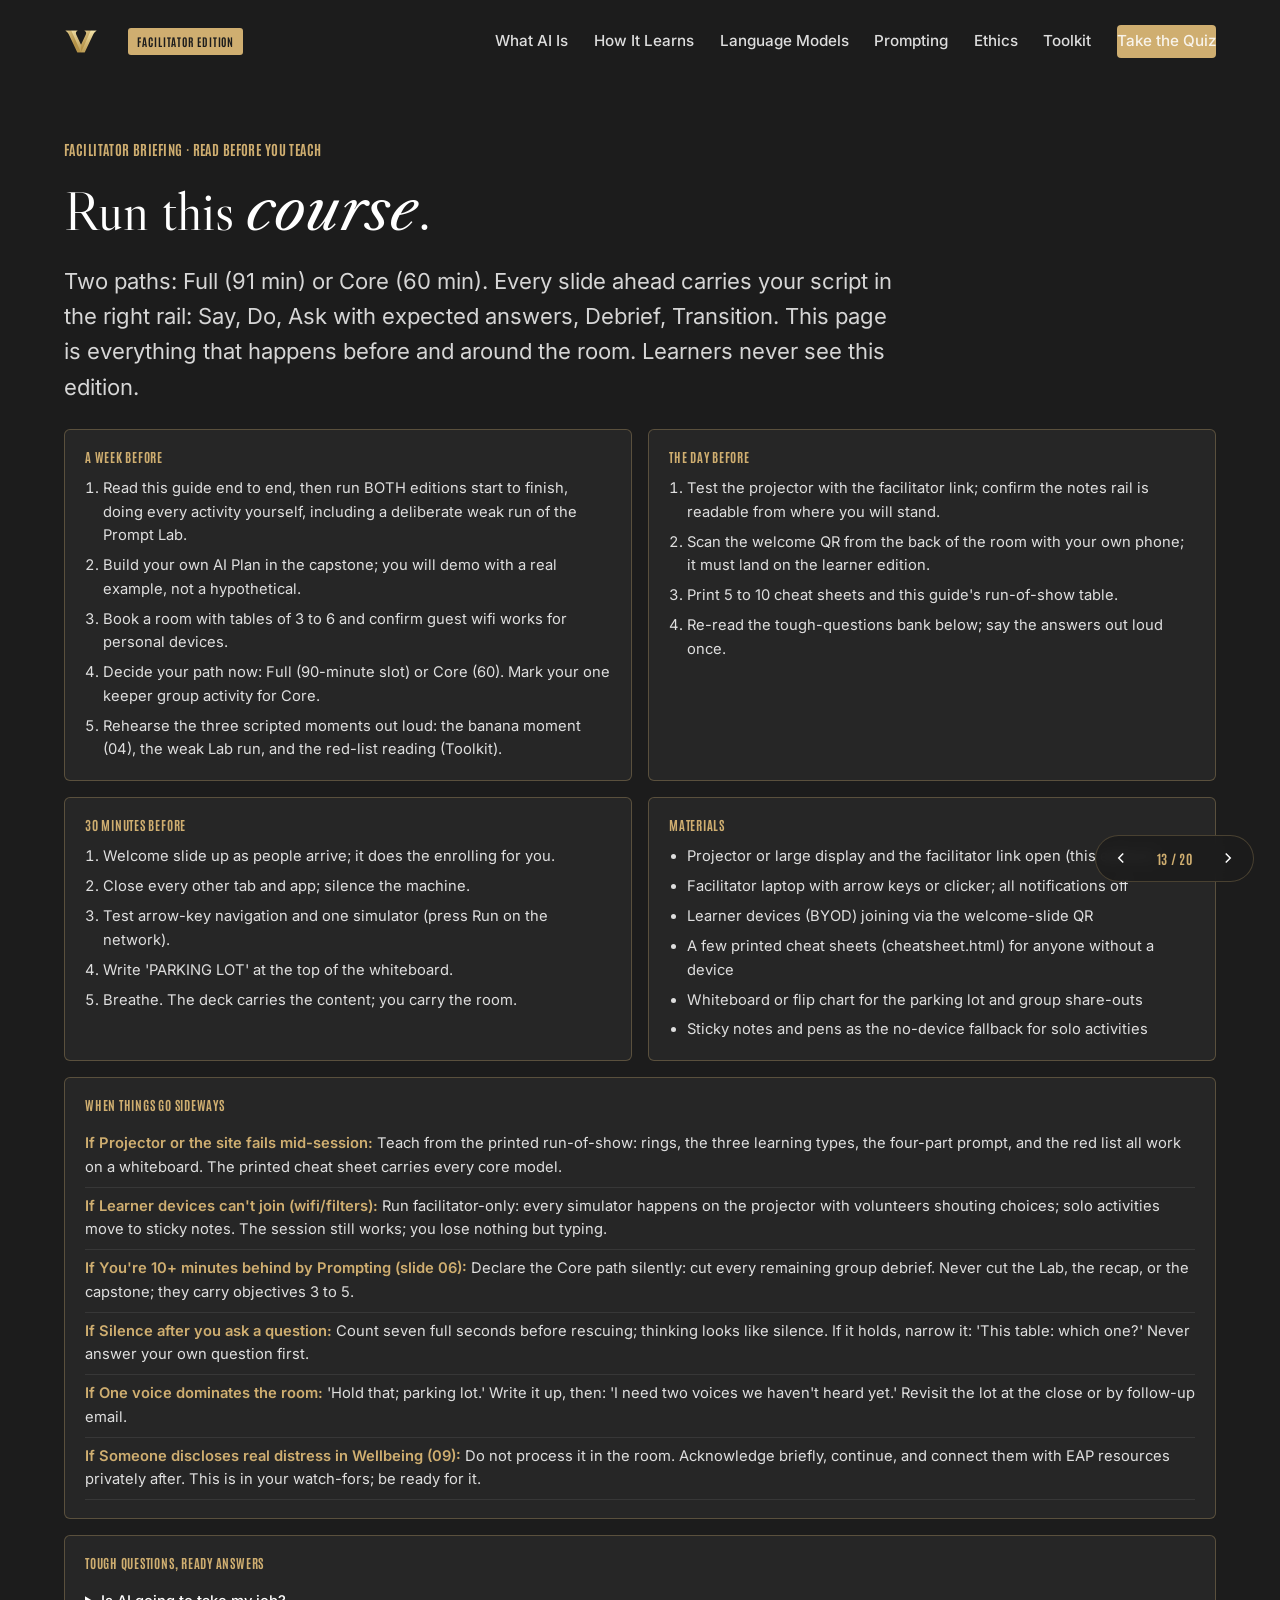
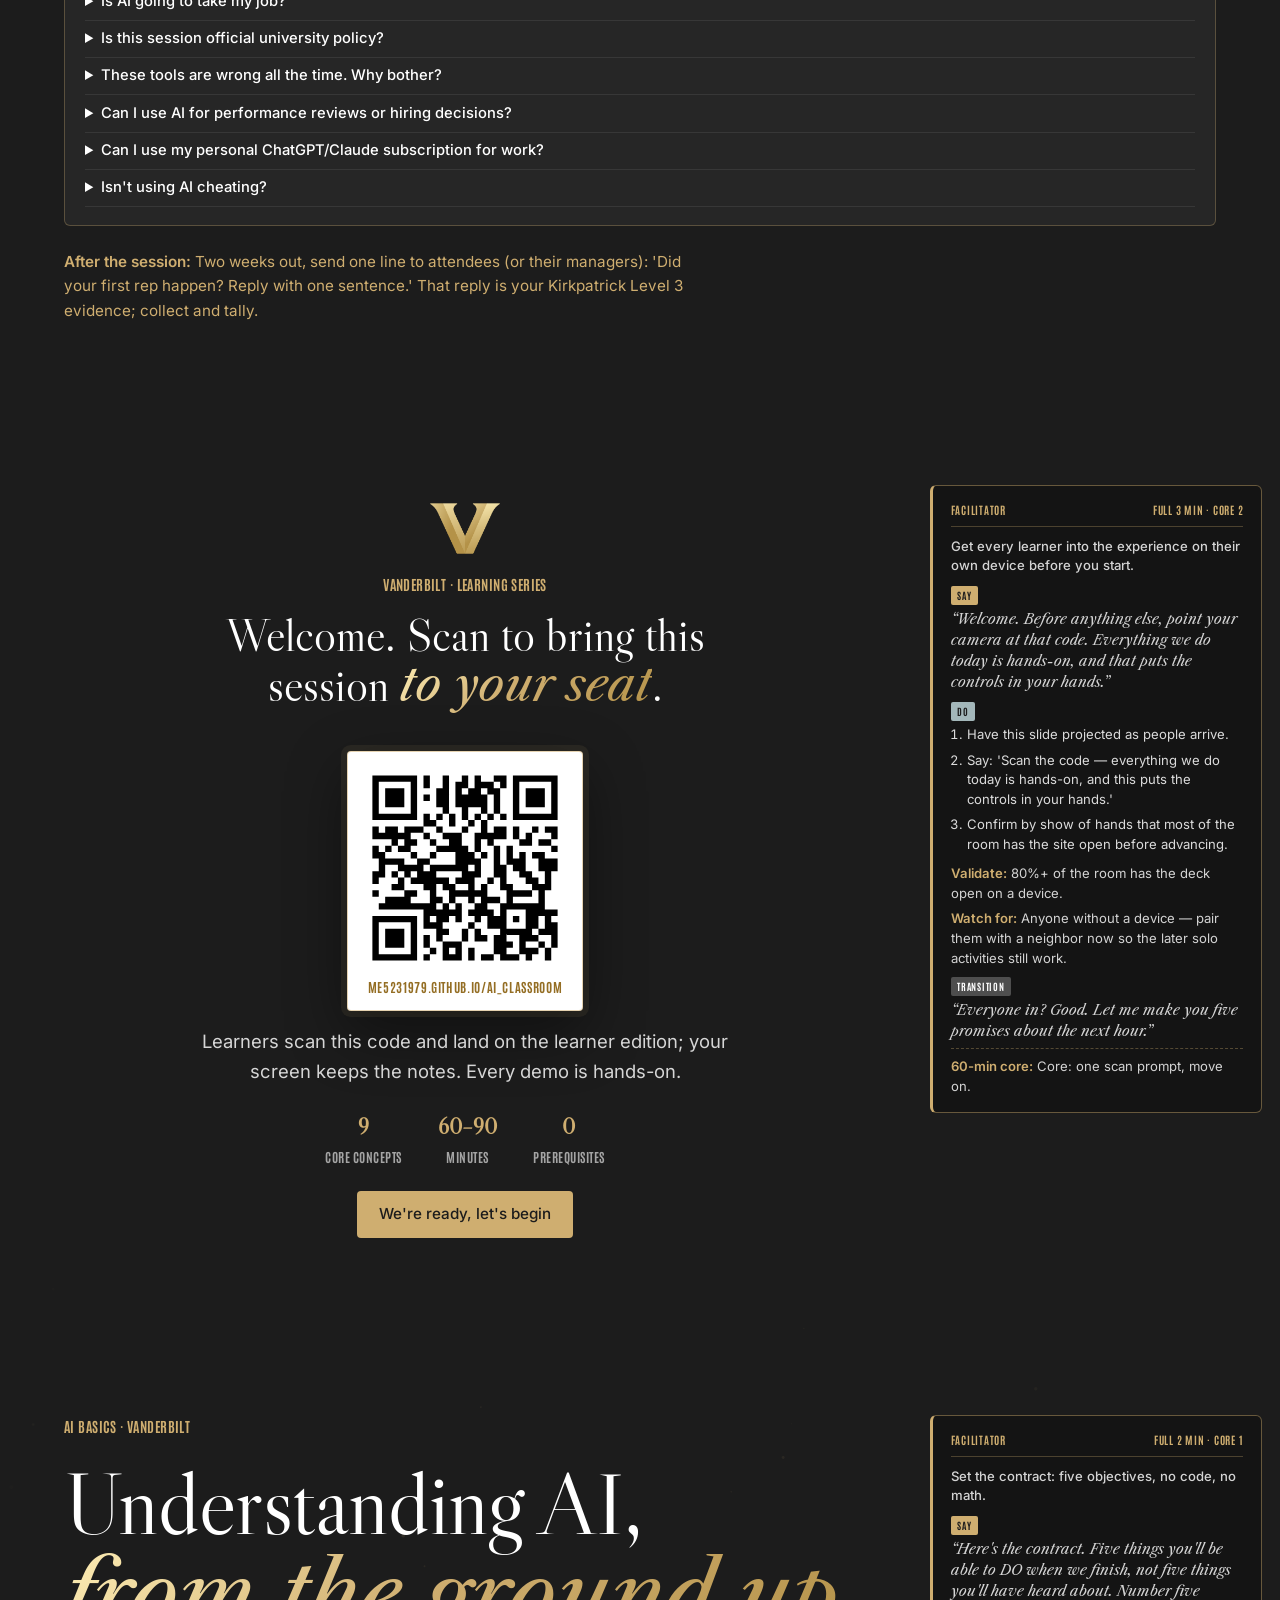
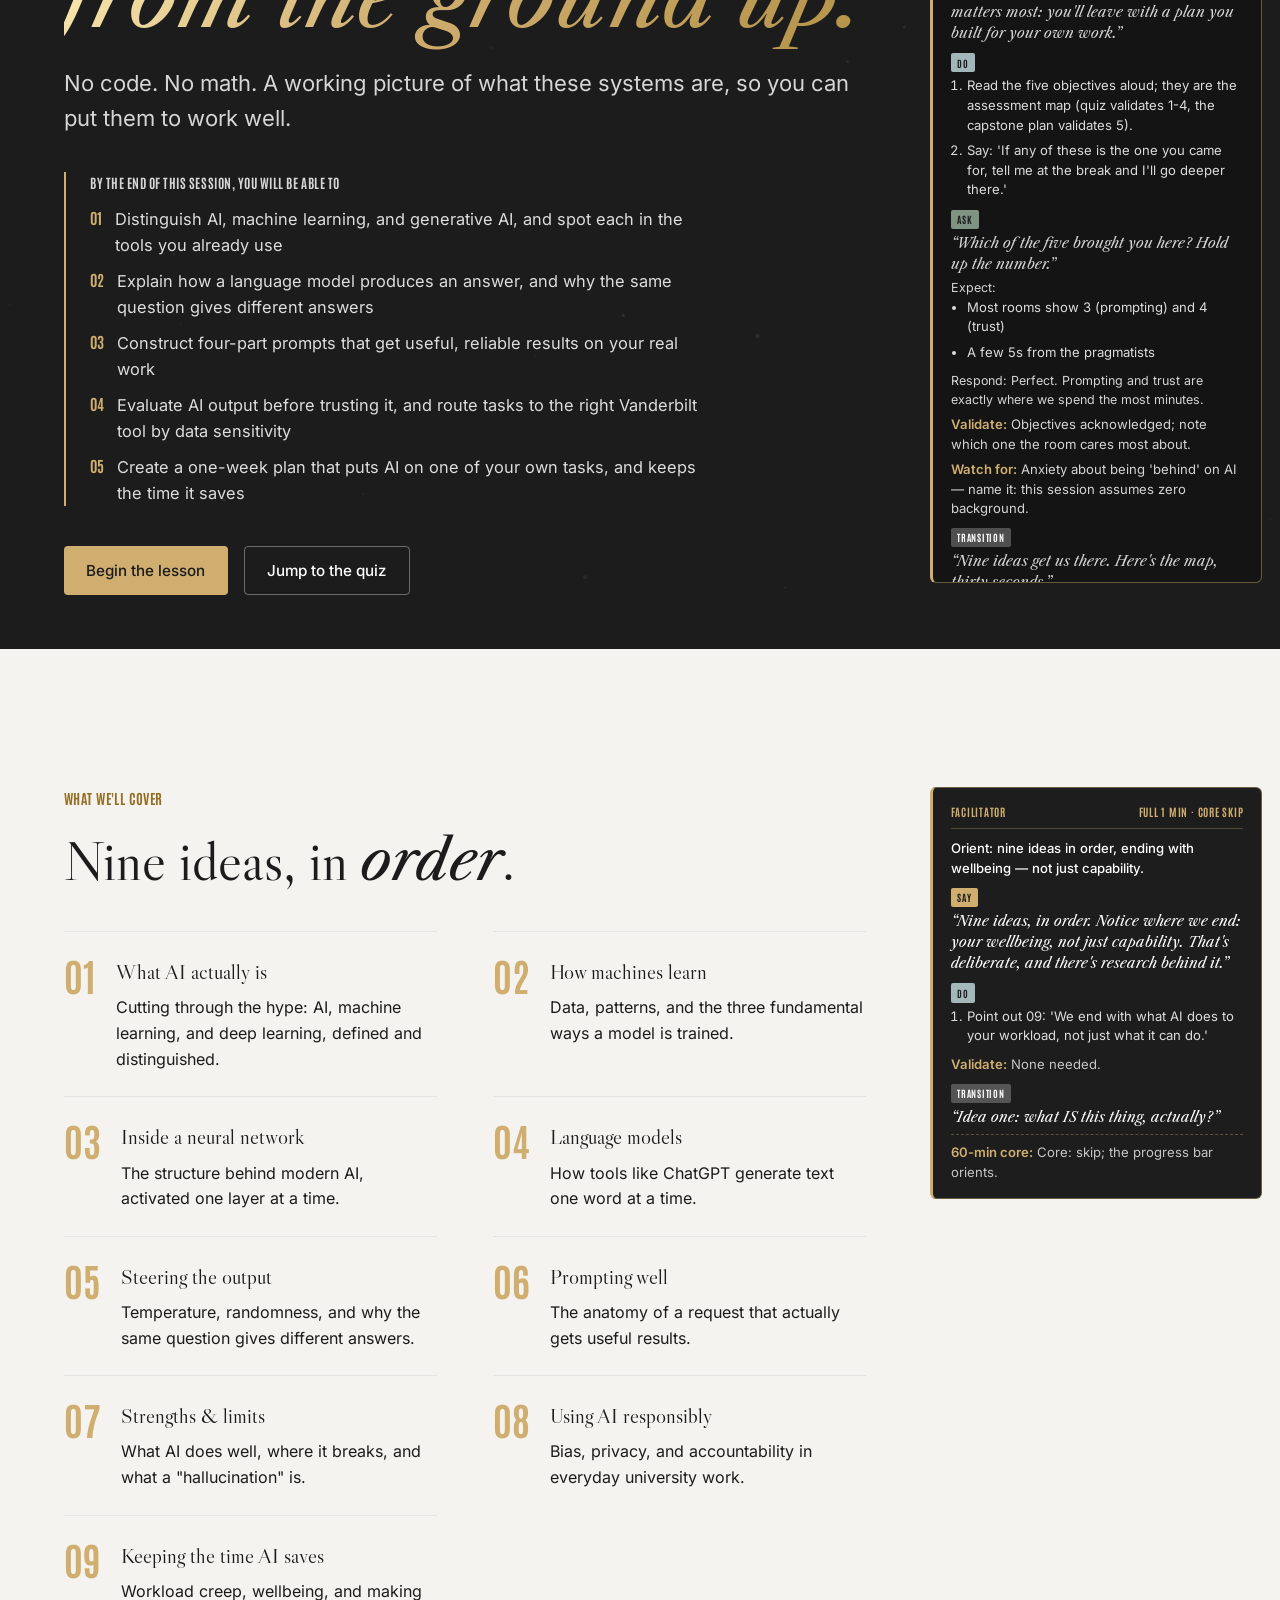
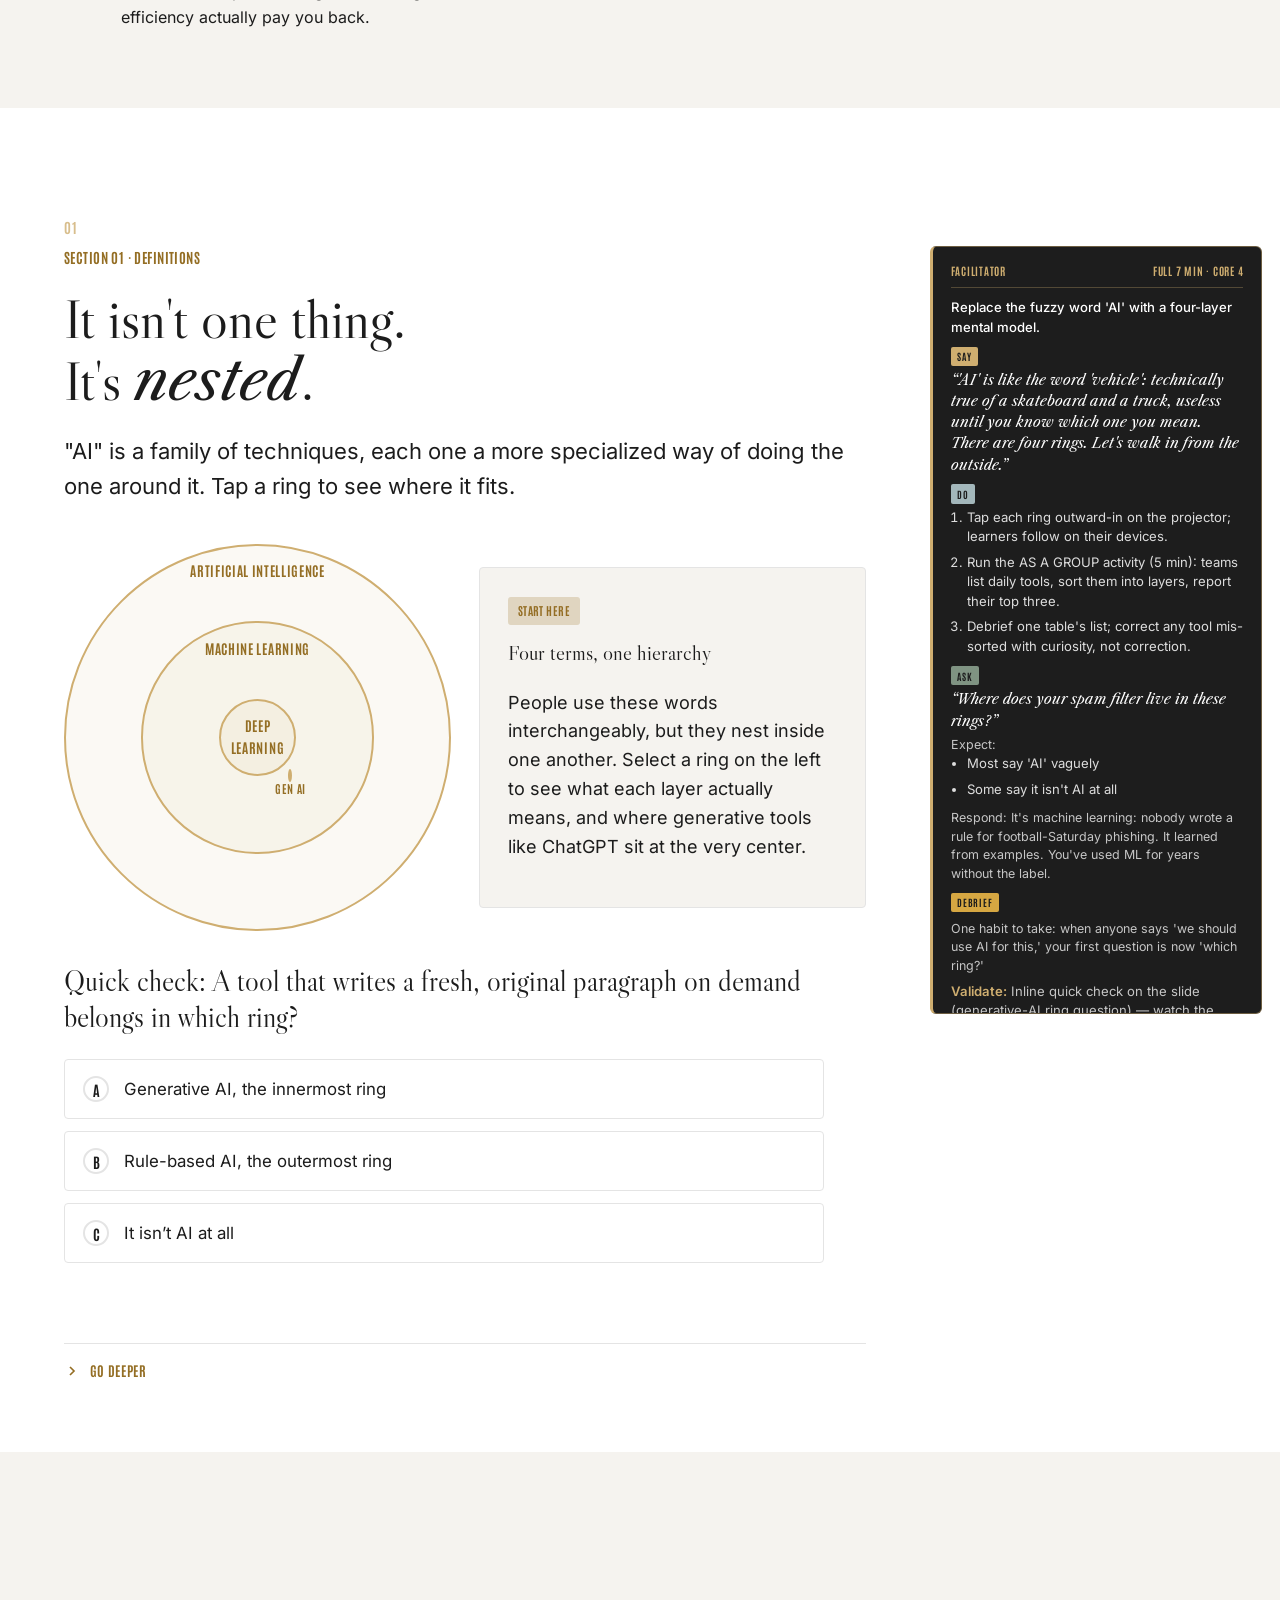
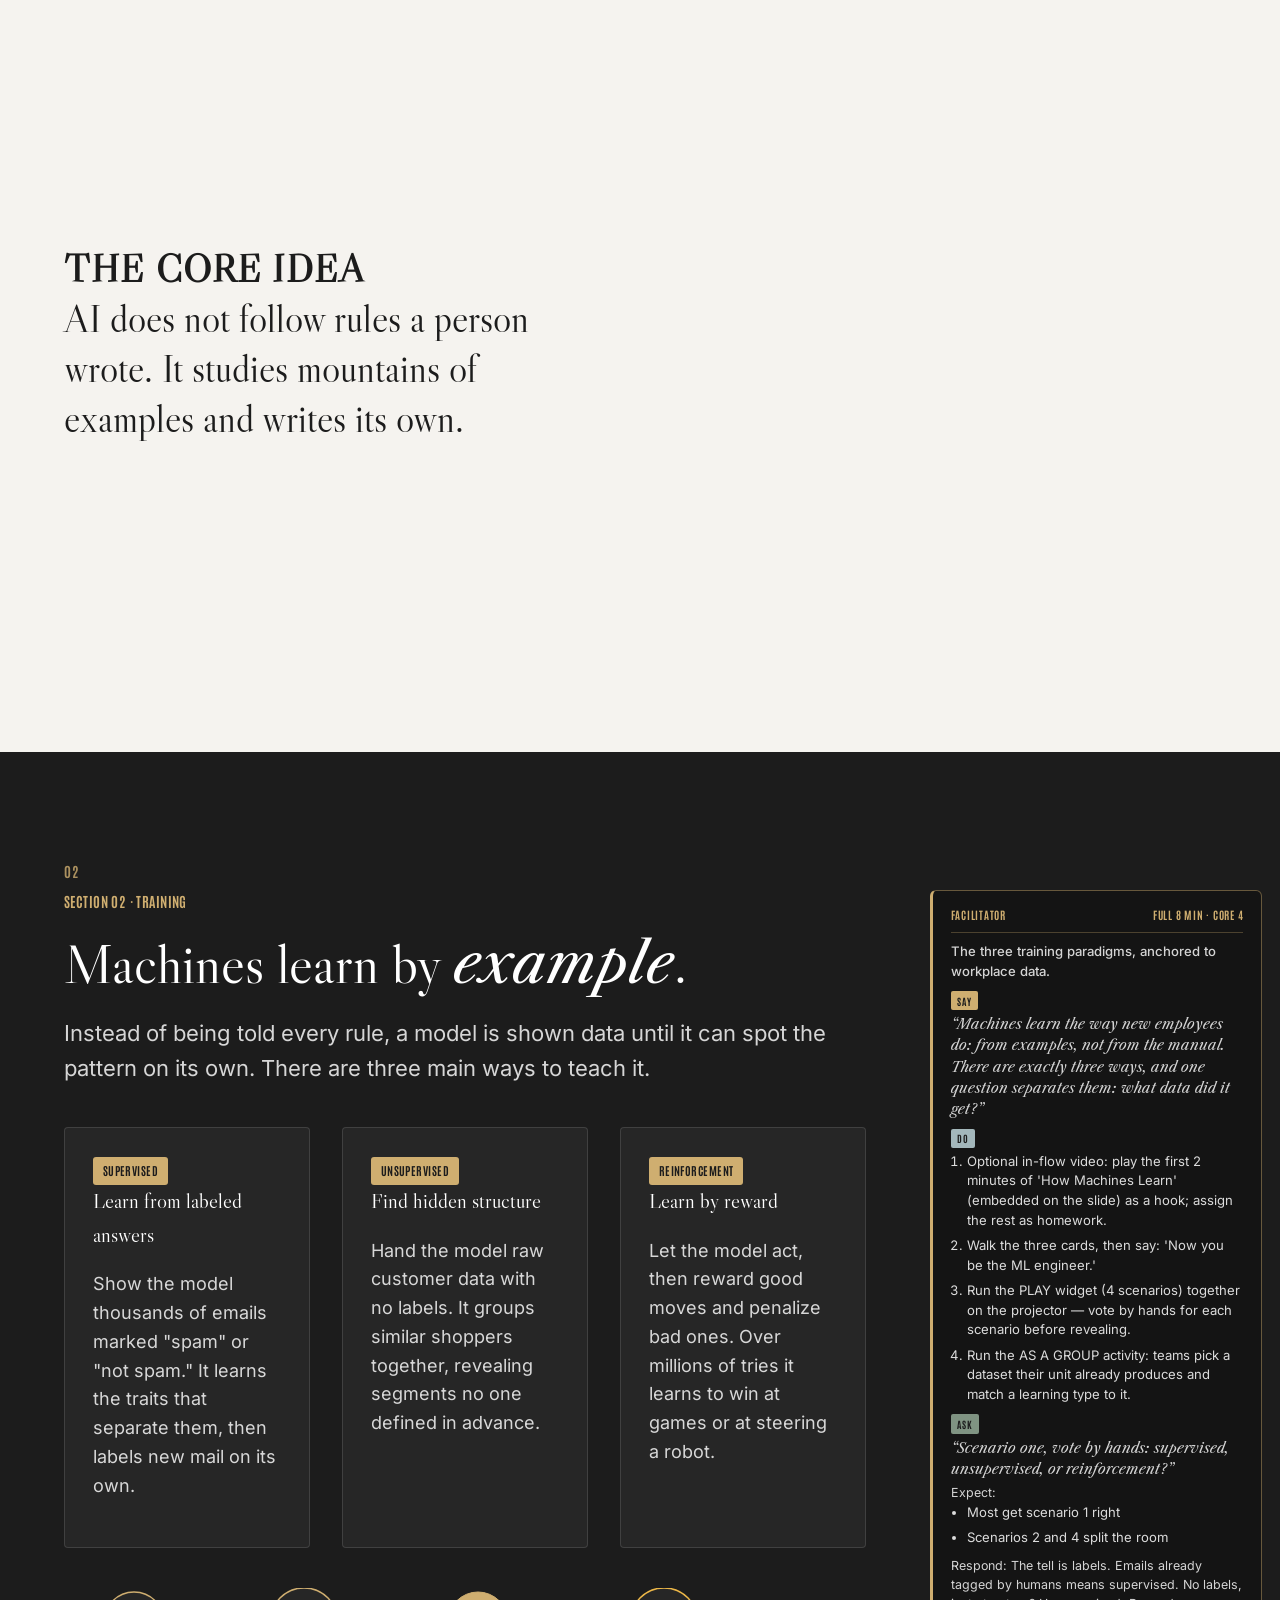
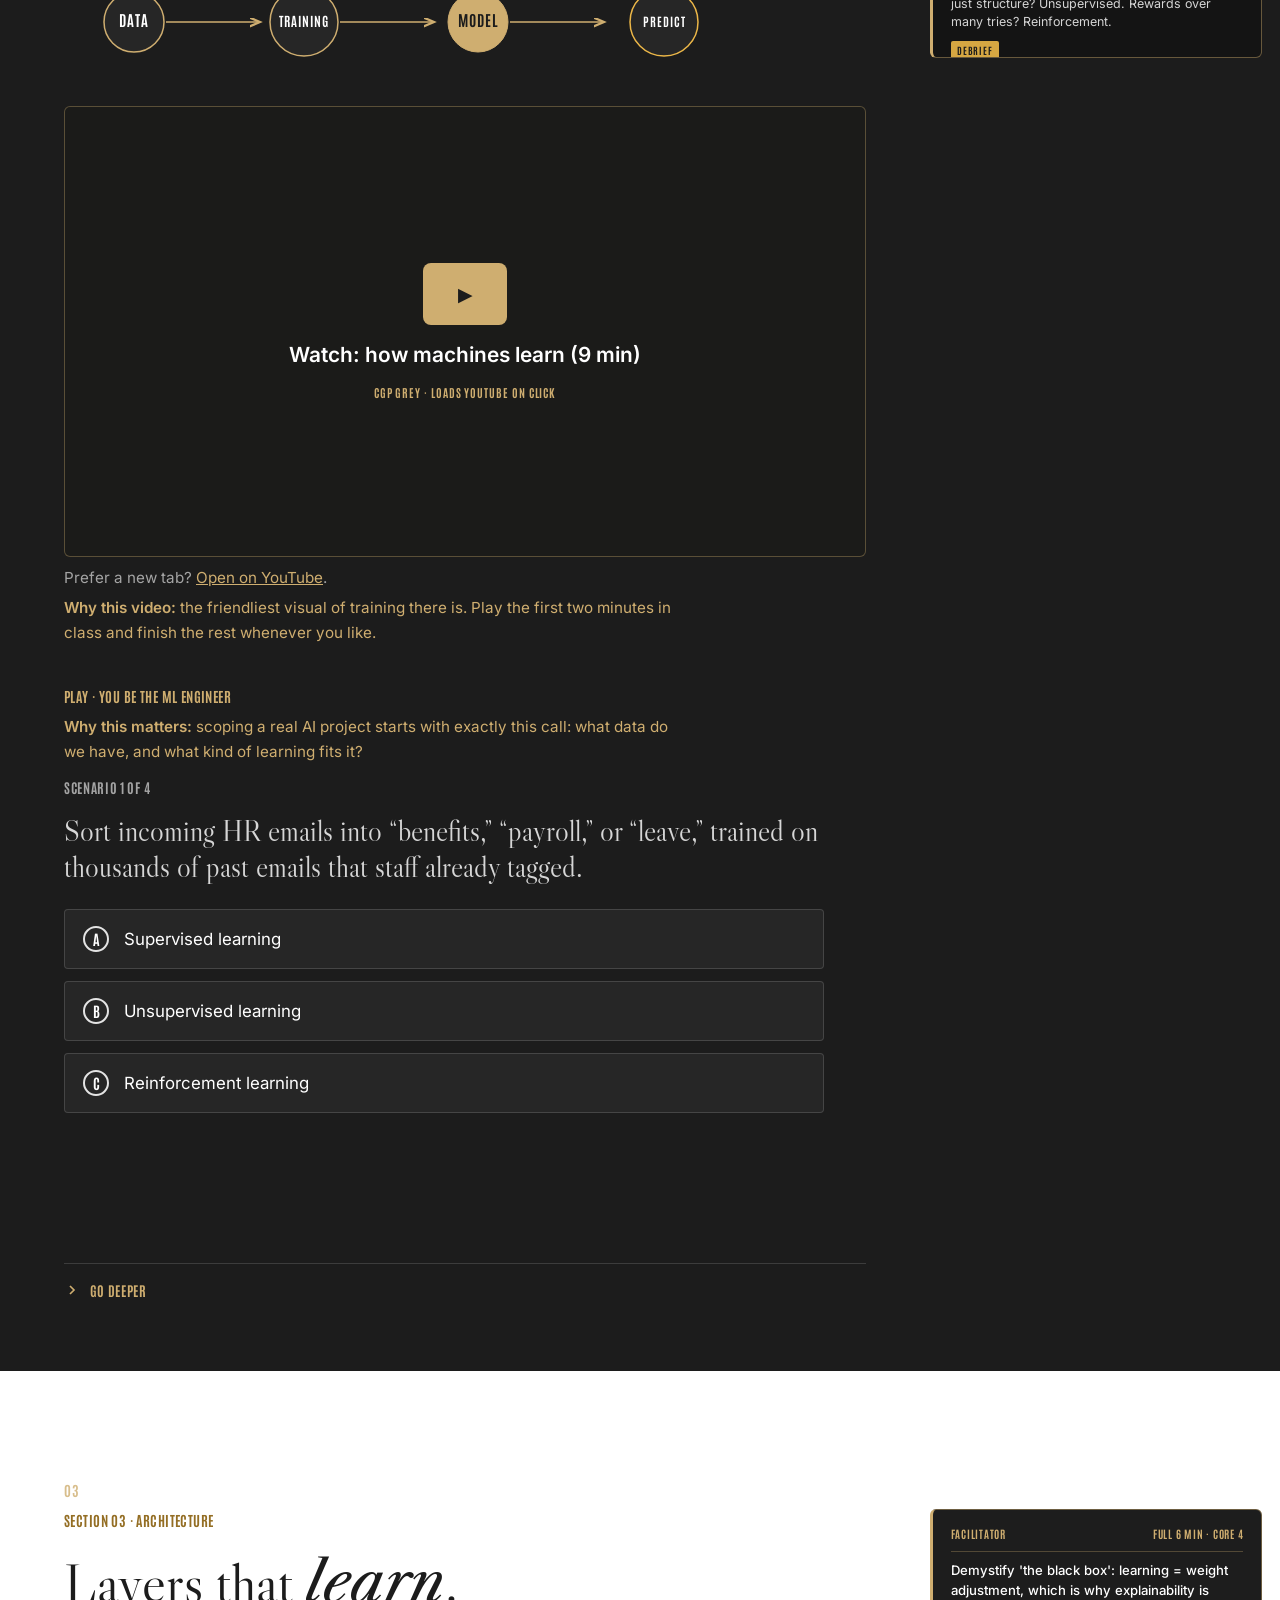
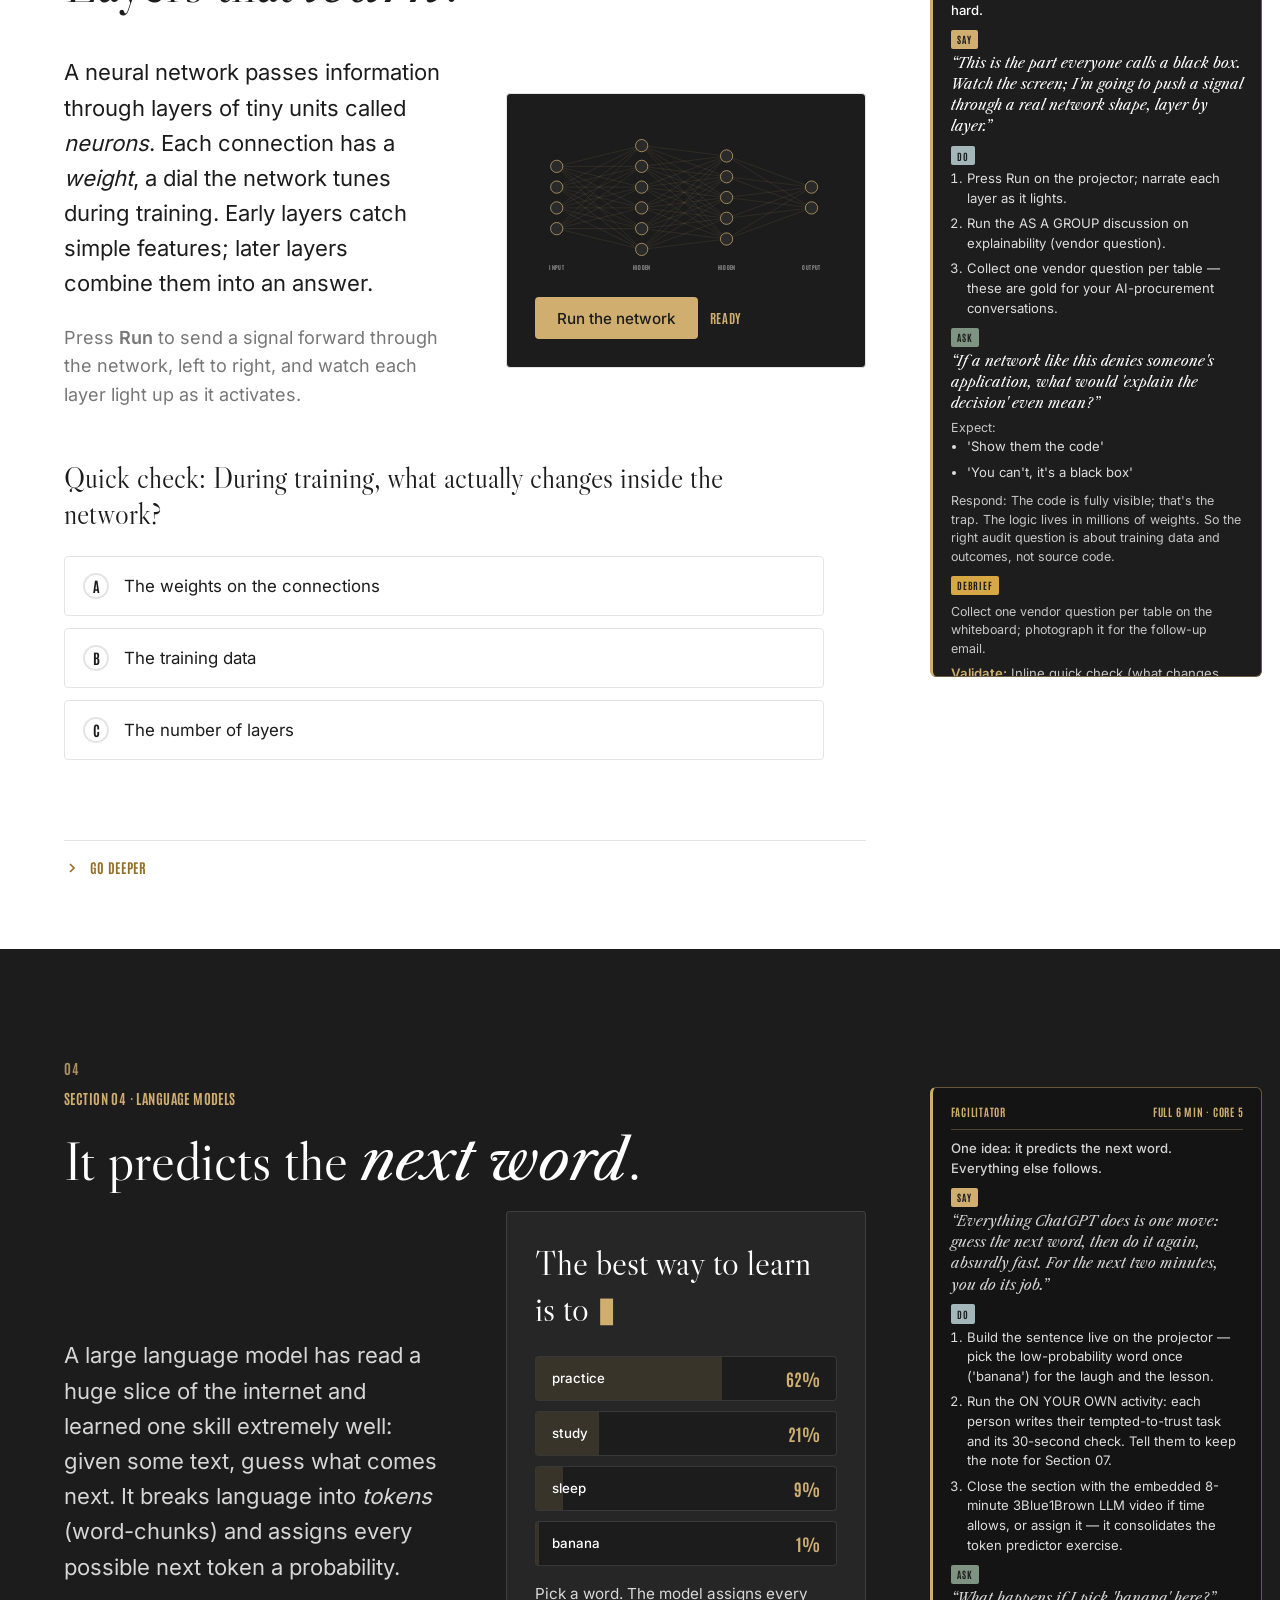
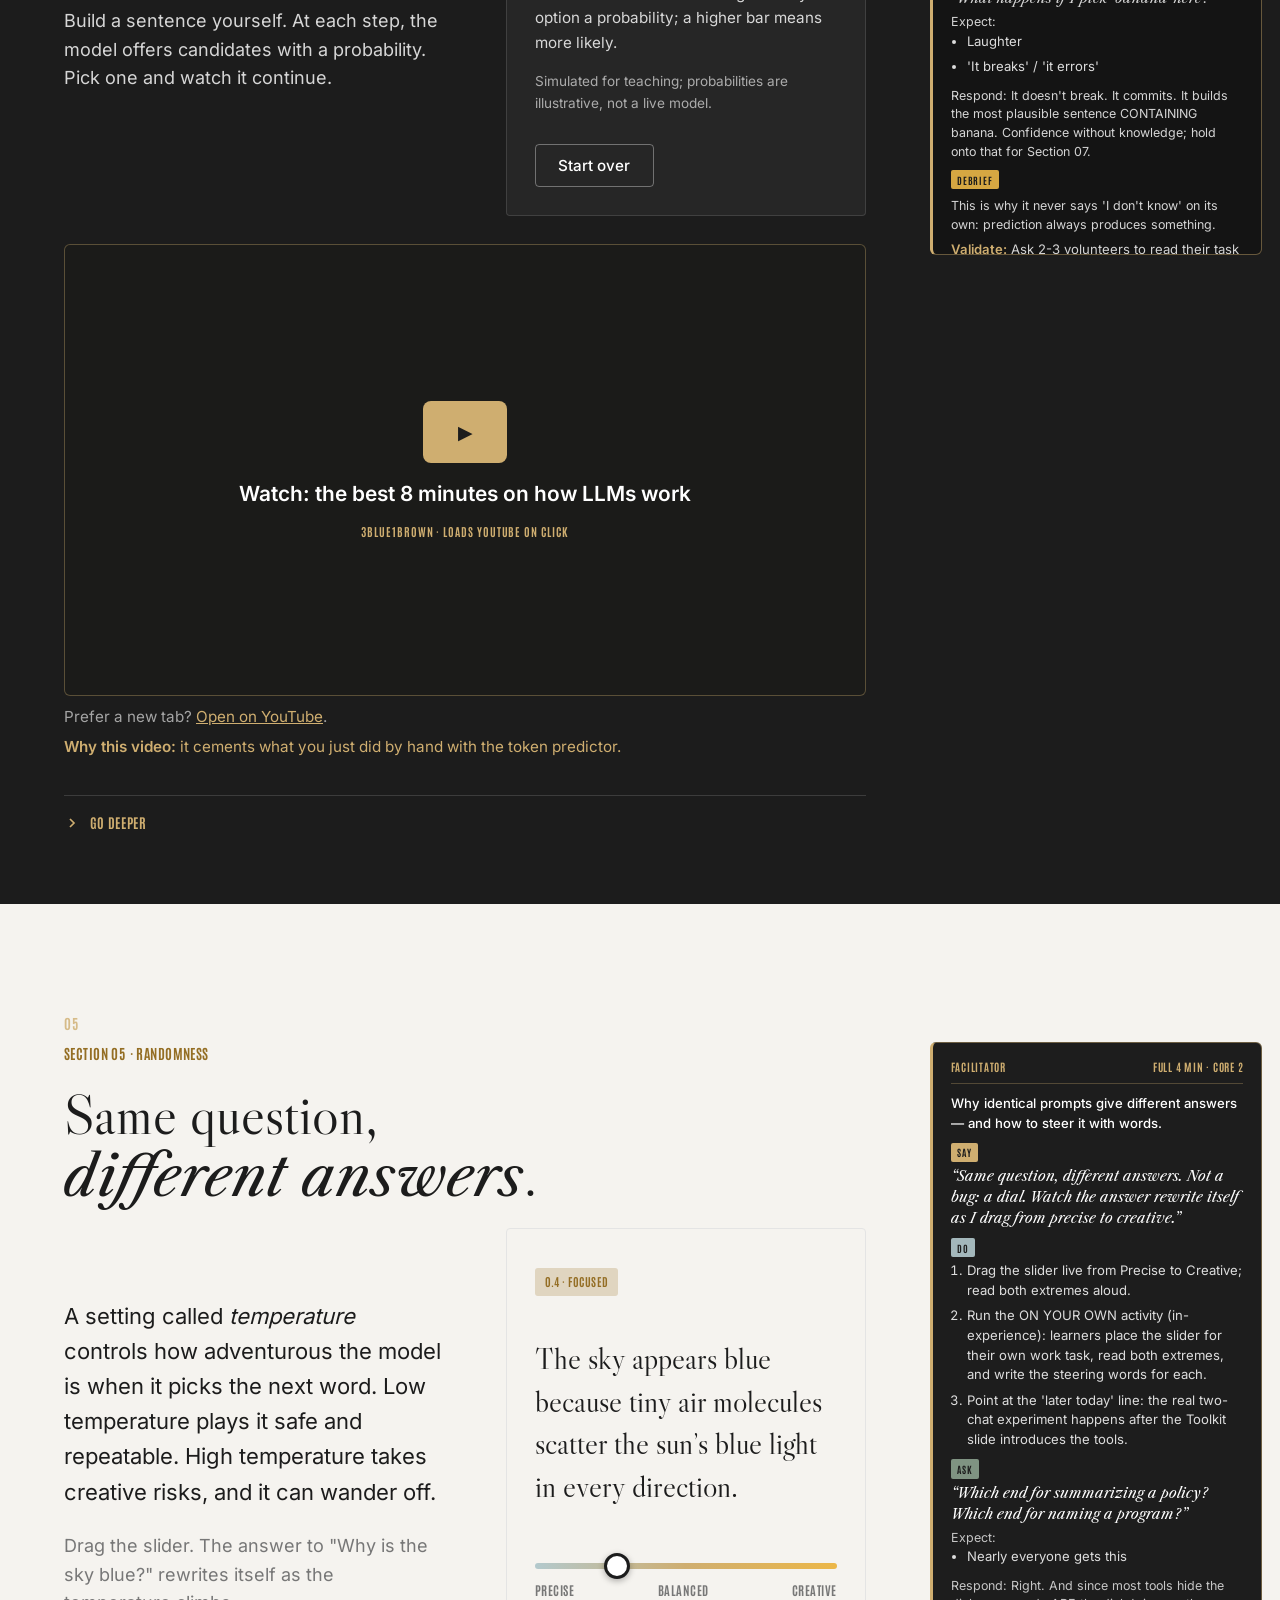
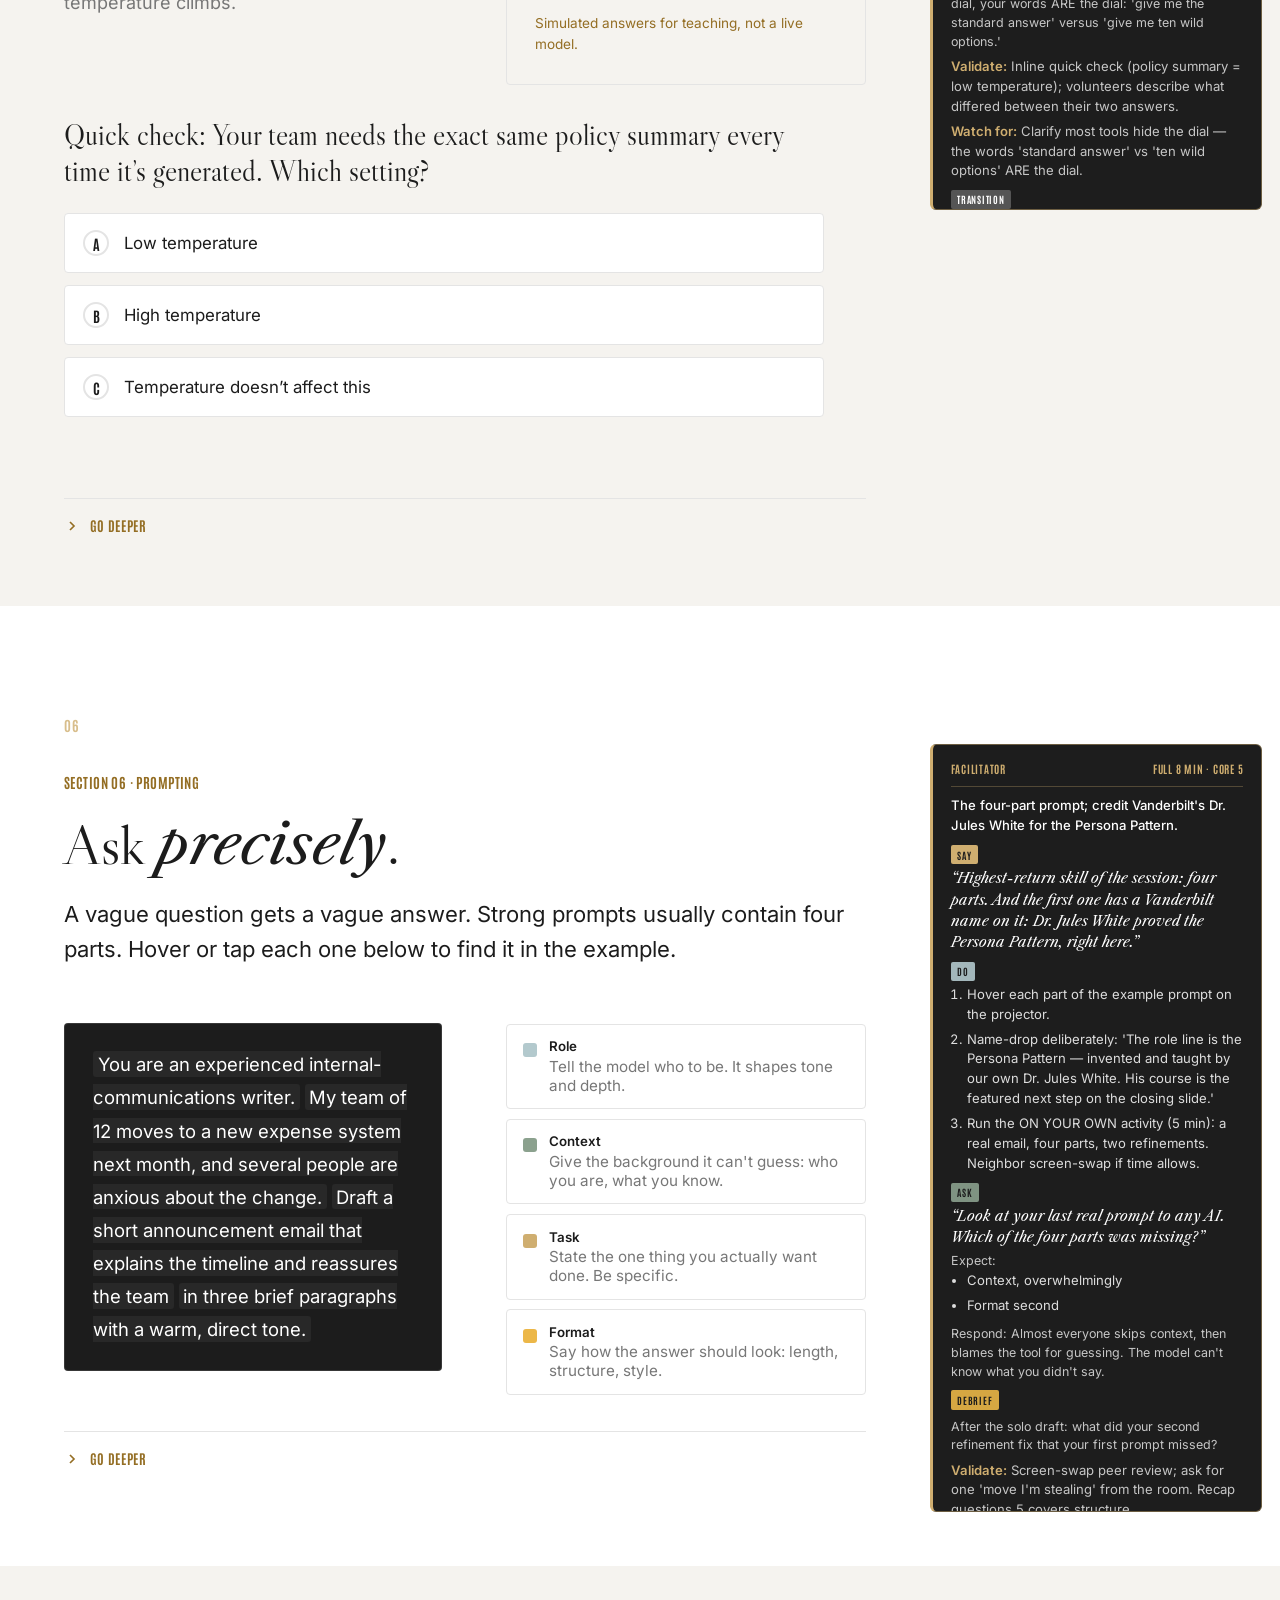
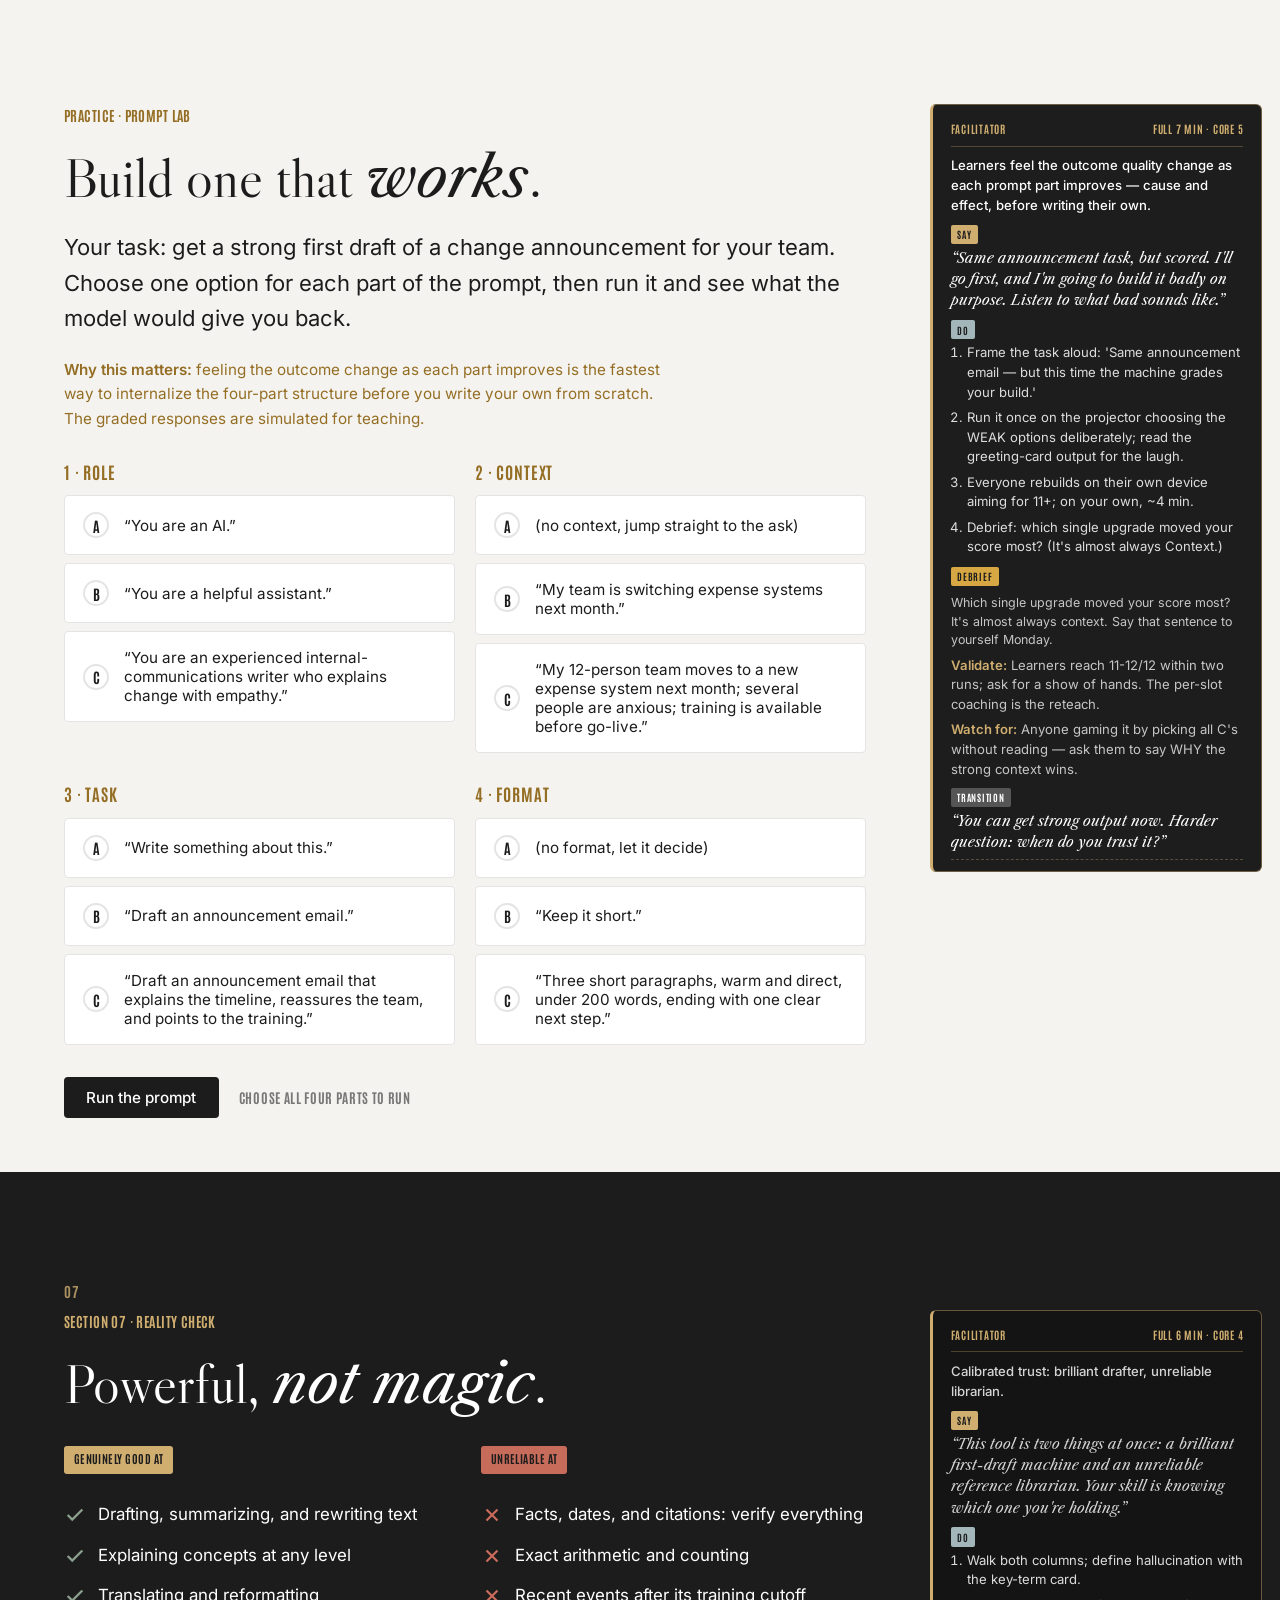
==== commit 29f00f59: "Link the Course Library from the footer; regenerate facilitator edition Co-Authored-By: Claude Opus " ====
--- a/facilitator/index.html
+++ b/facilitator/index.html
@@ -892,6 +892,7 @@
           <li><a href="#s-recap">Knowledge Check</a></li>
           <li><a href="#s-prompt">Prompting Guide</a></li>
           <li><a href="#s-close">Your Next Step</a></li>
+          <li><a href="https://me5231979.github.io/Course_Library/">Course Library</a></li>
           <li><a href="#top">Start Over</a></li>
         </ul>
       </div>
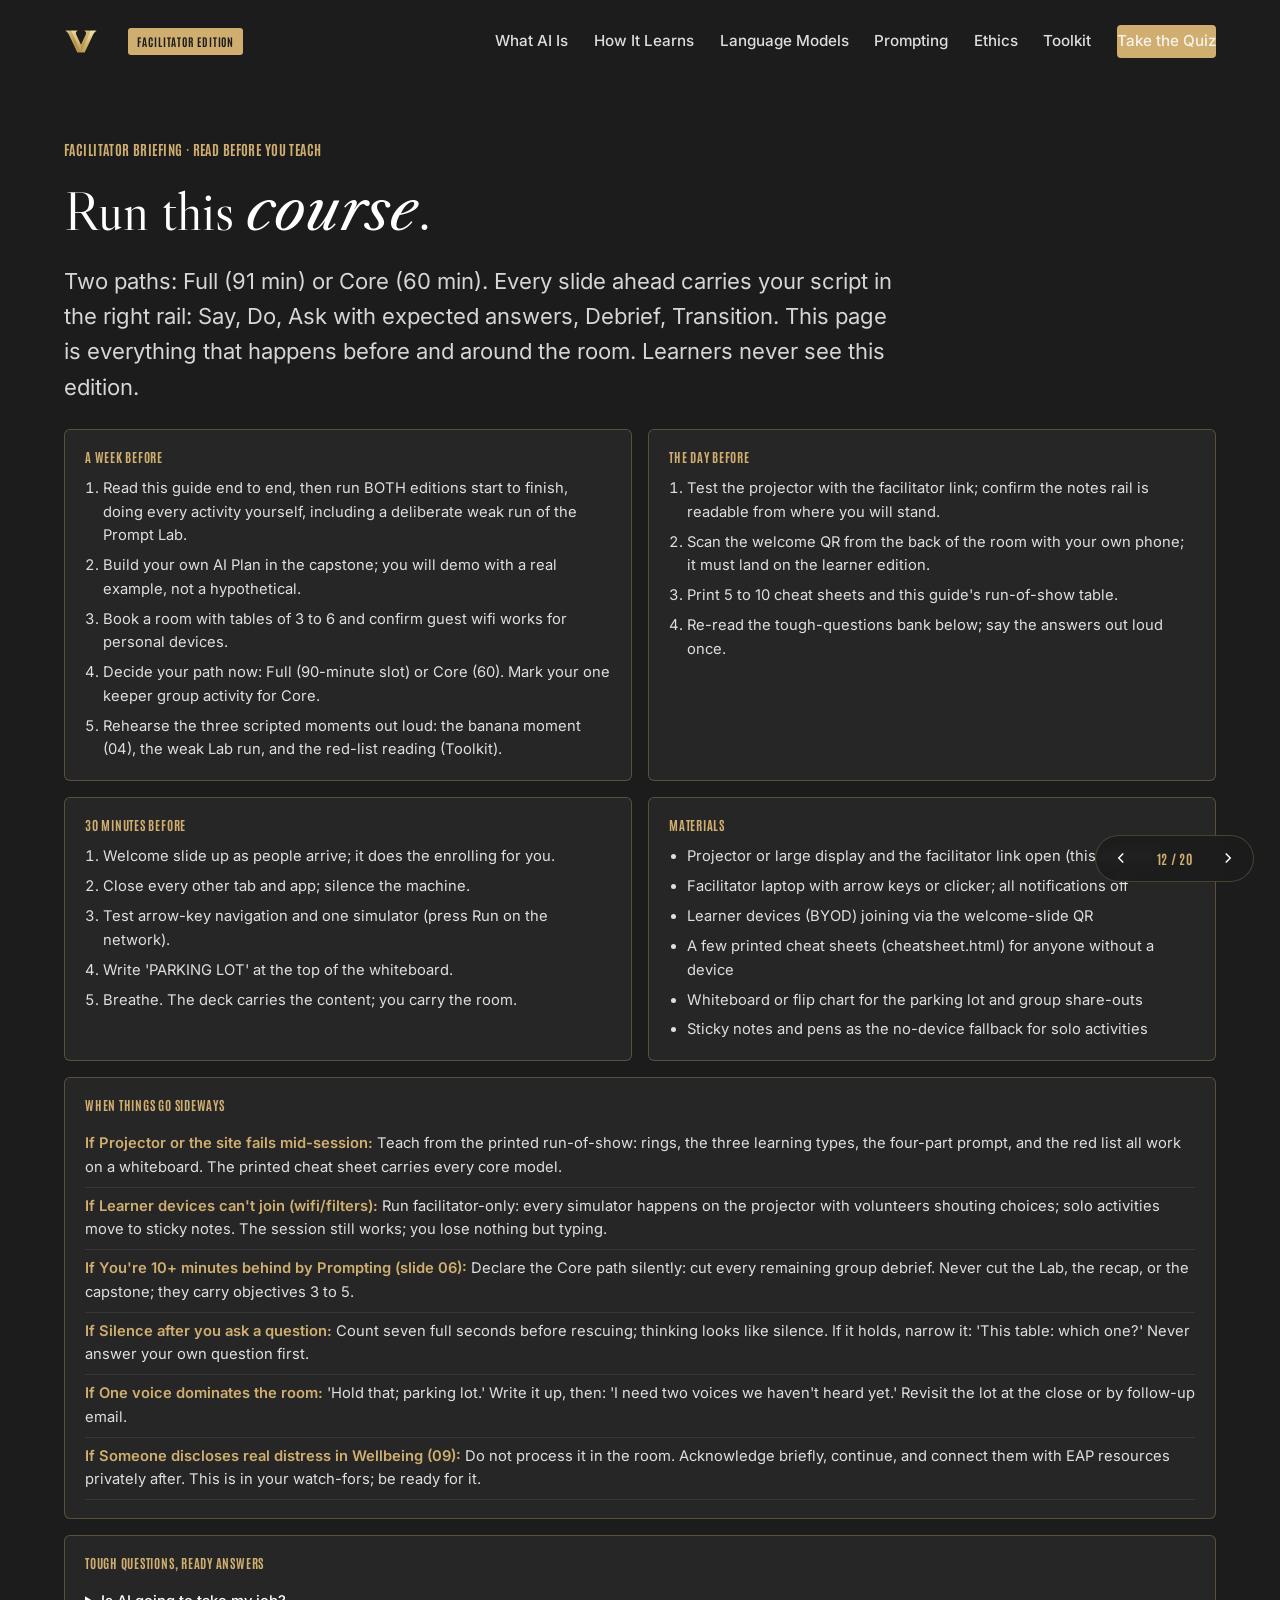
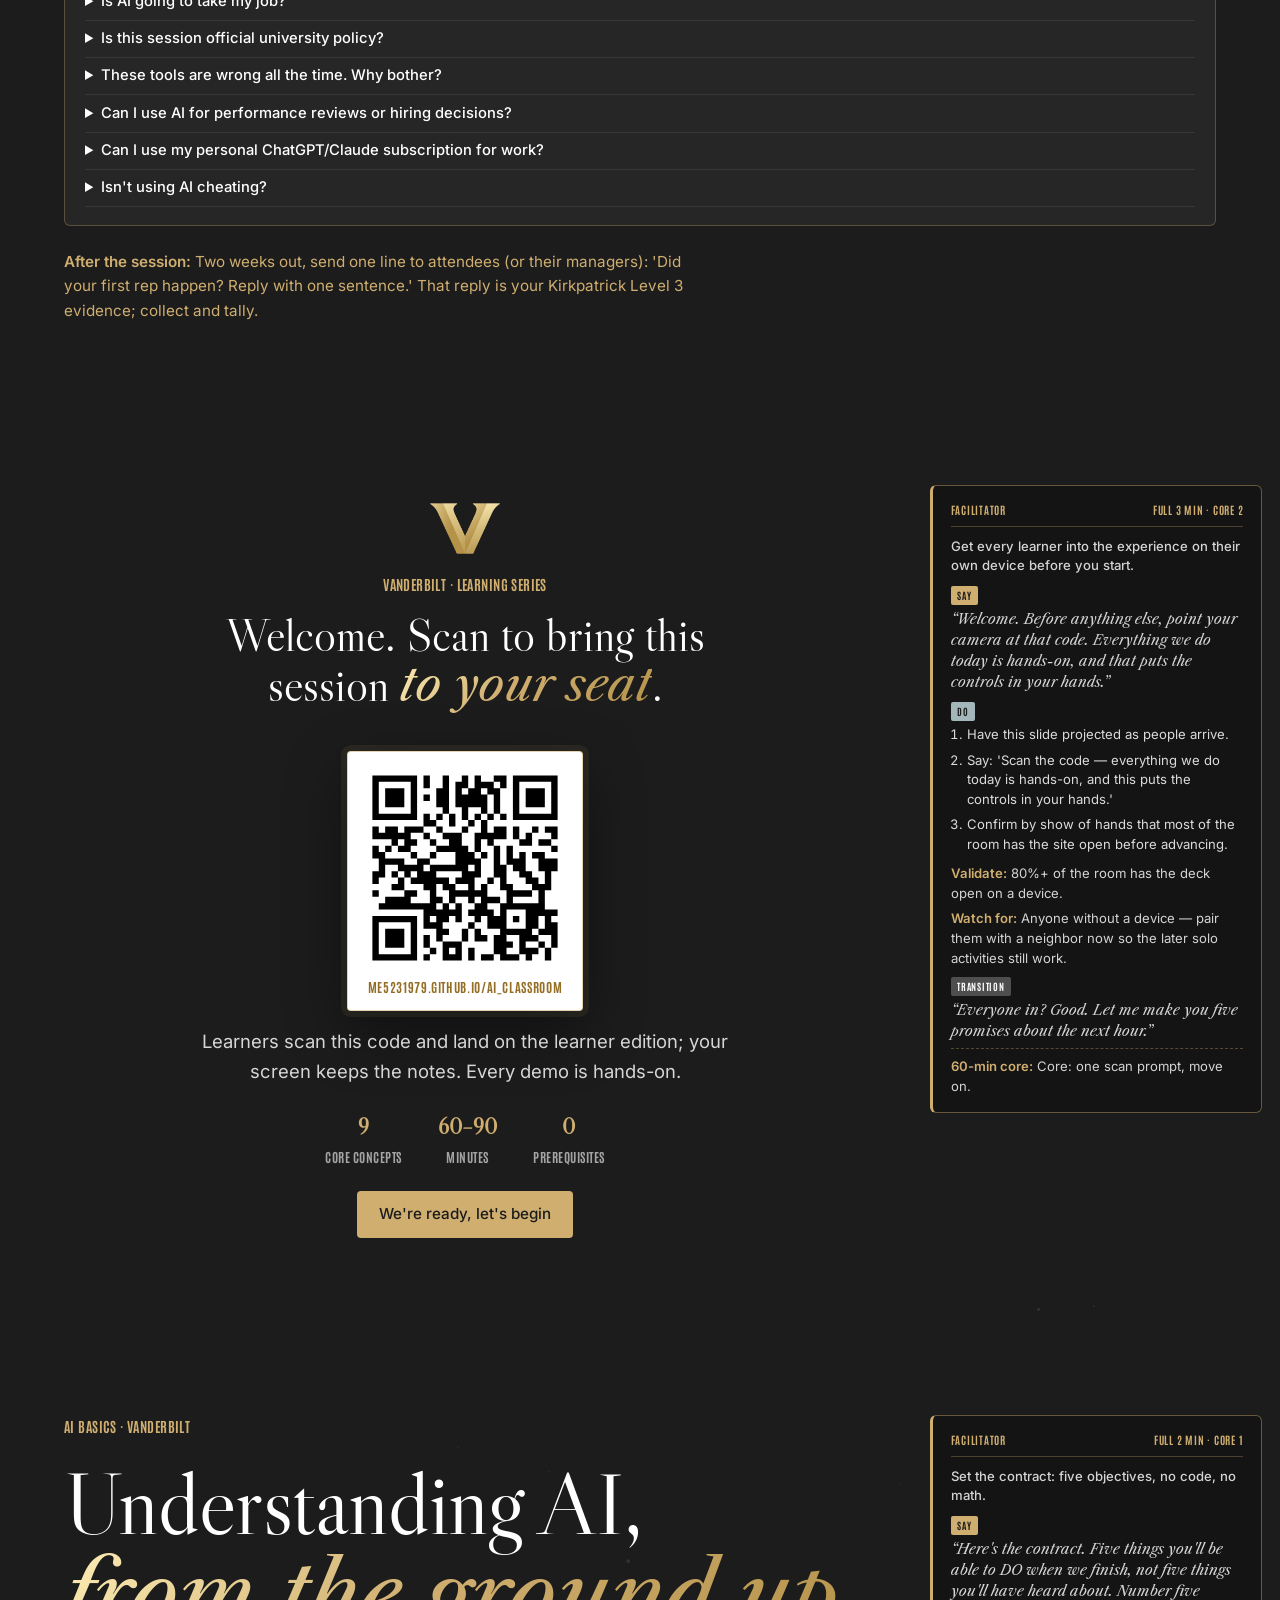
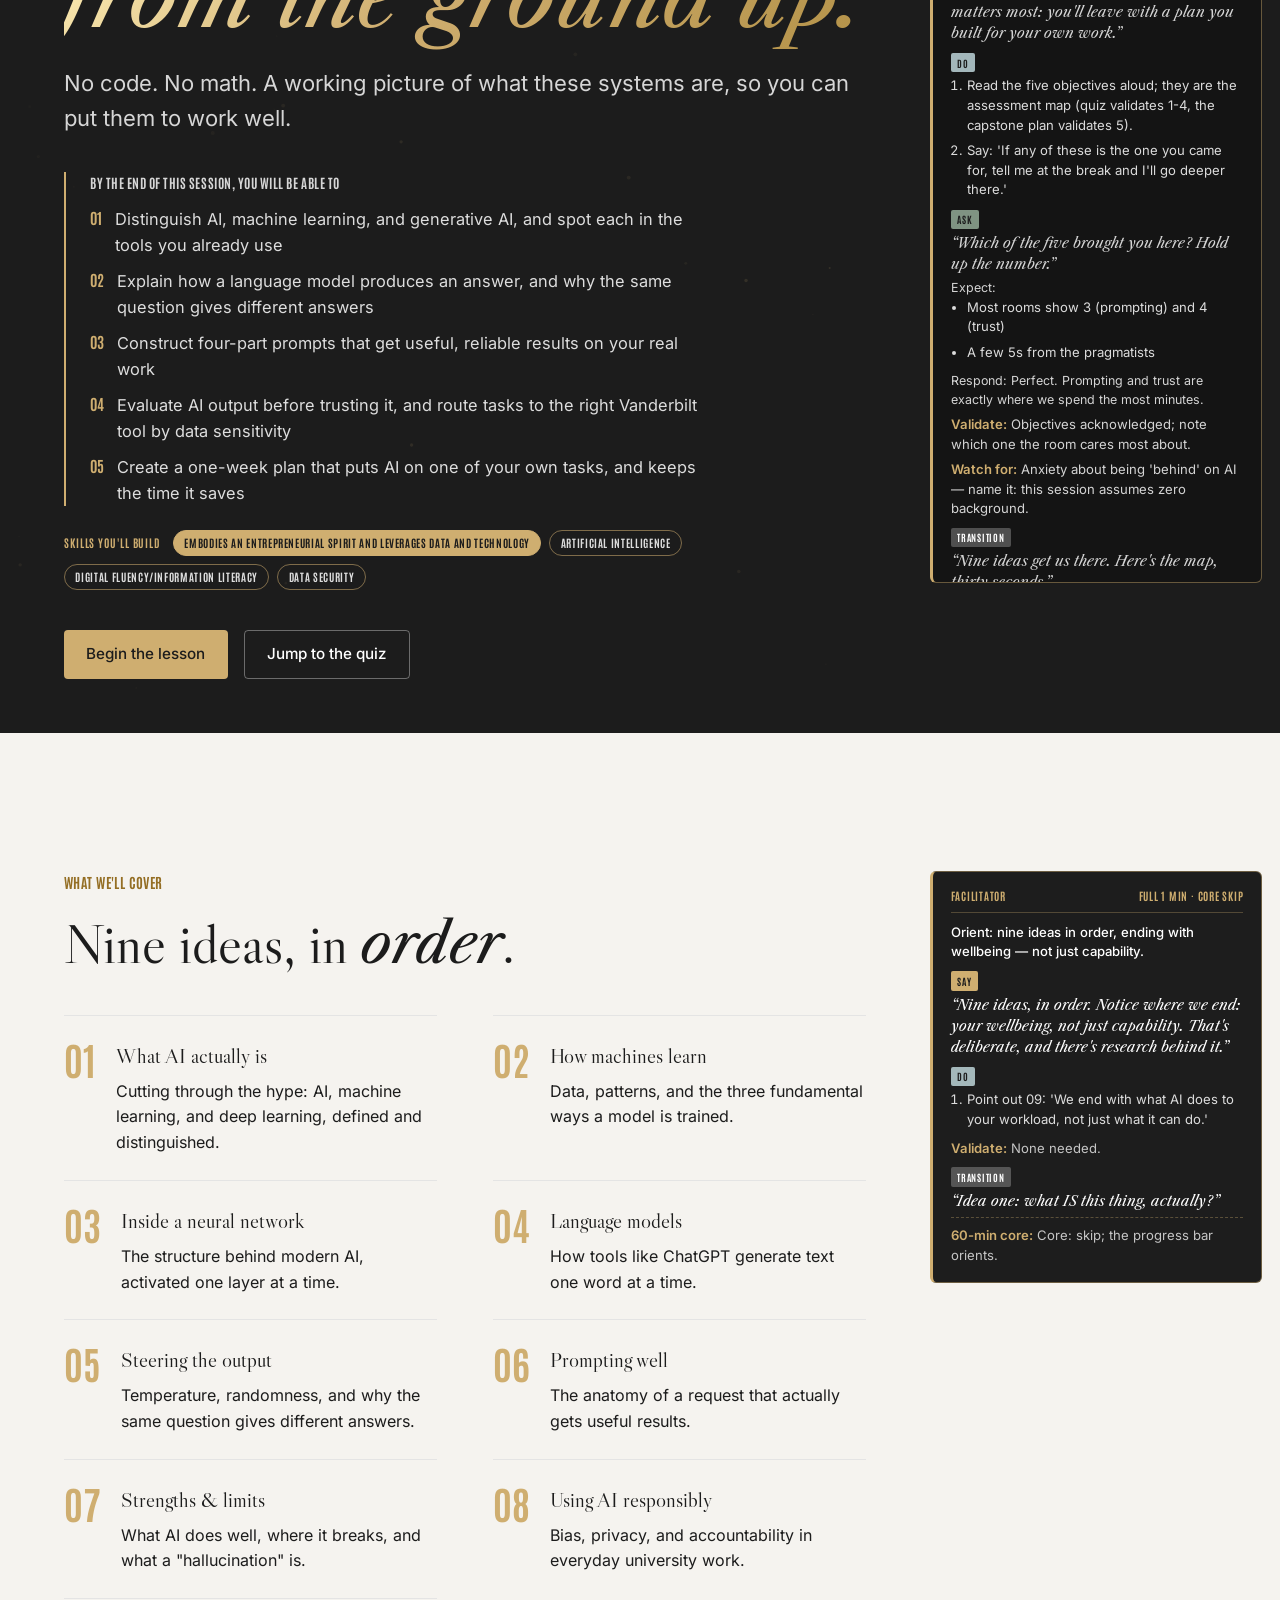
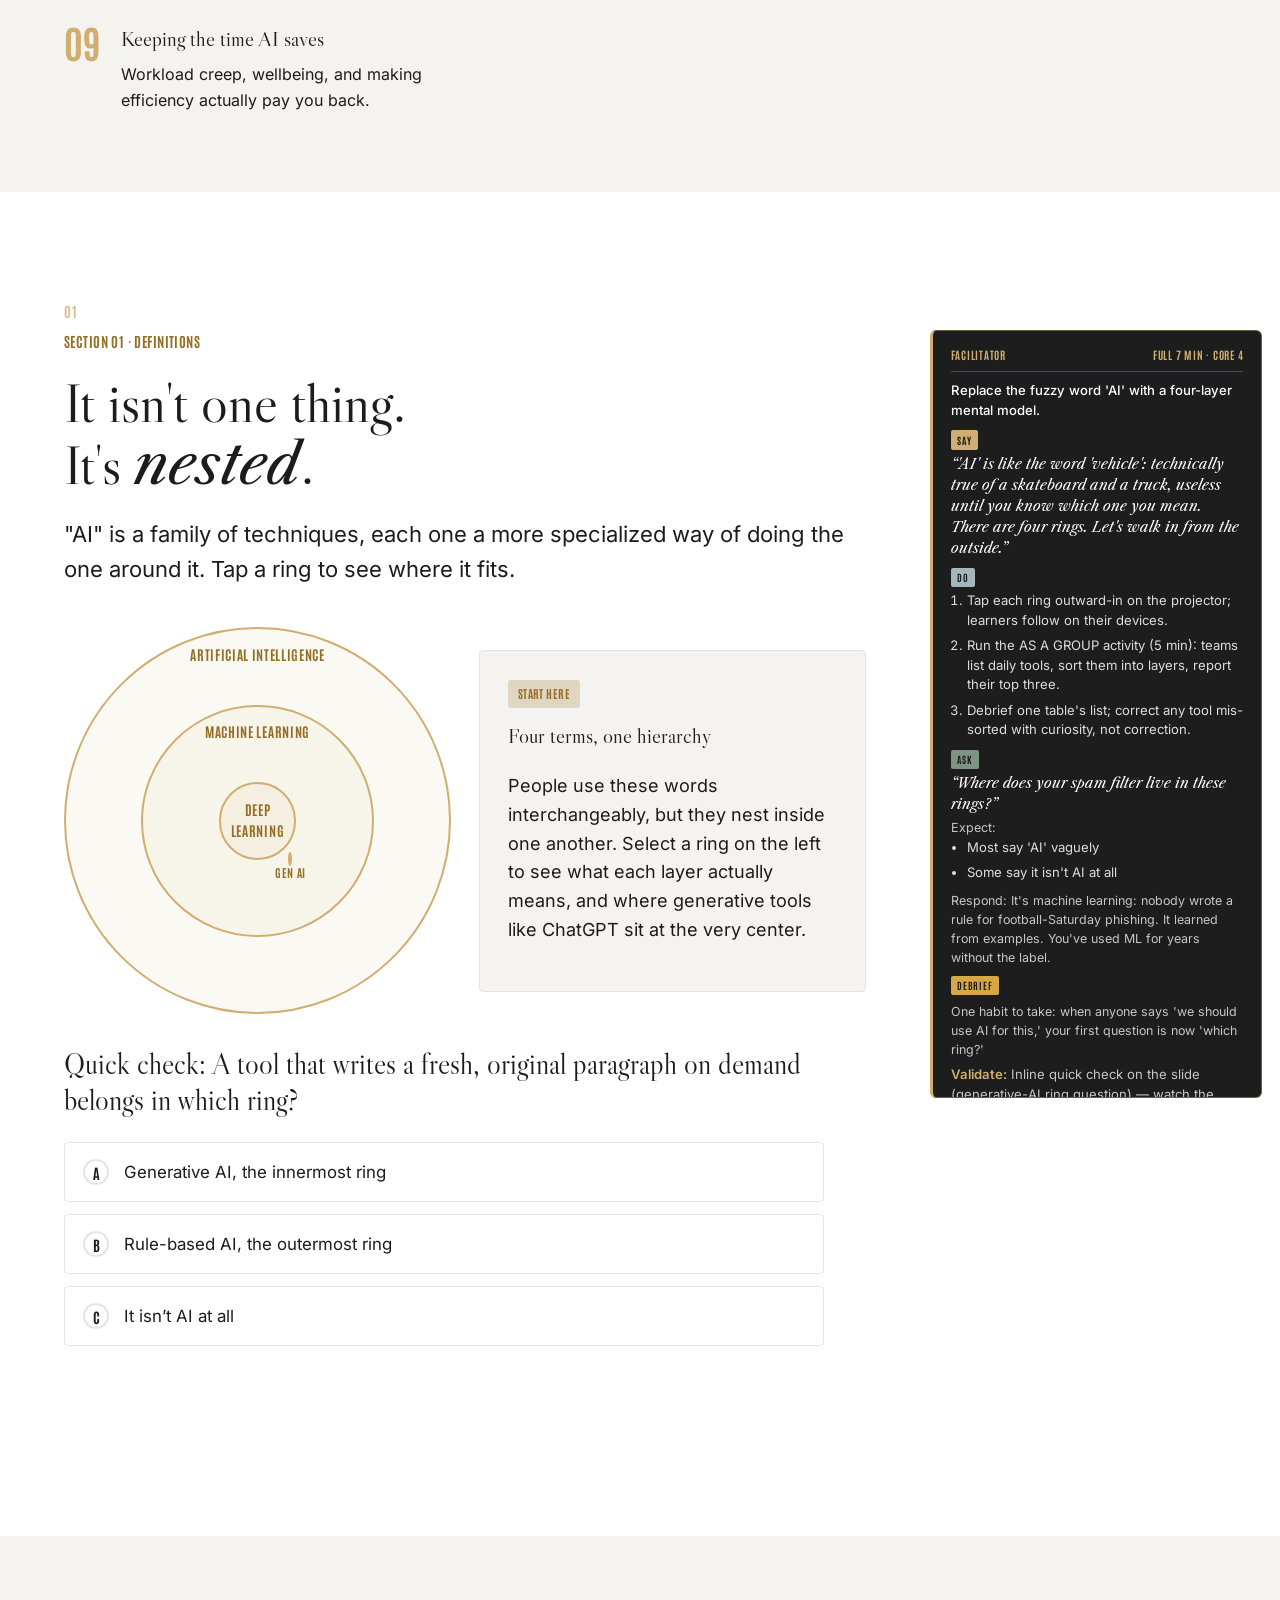
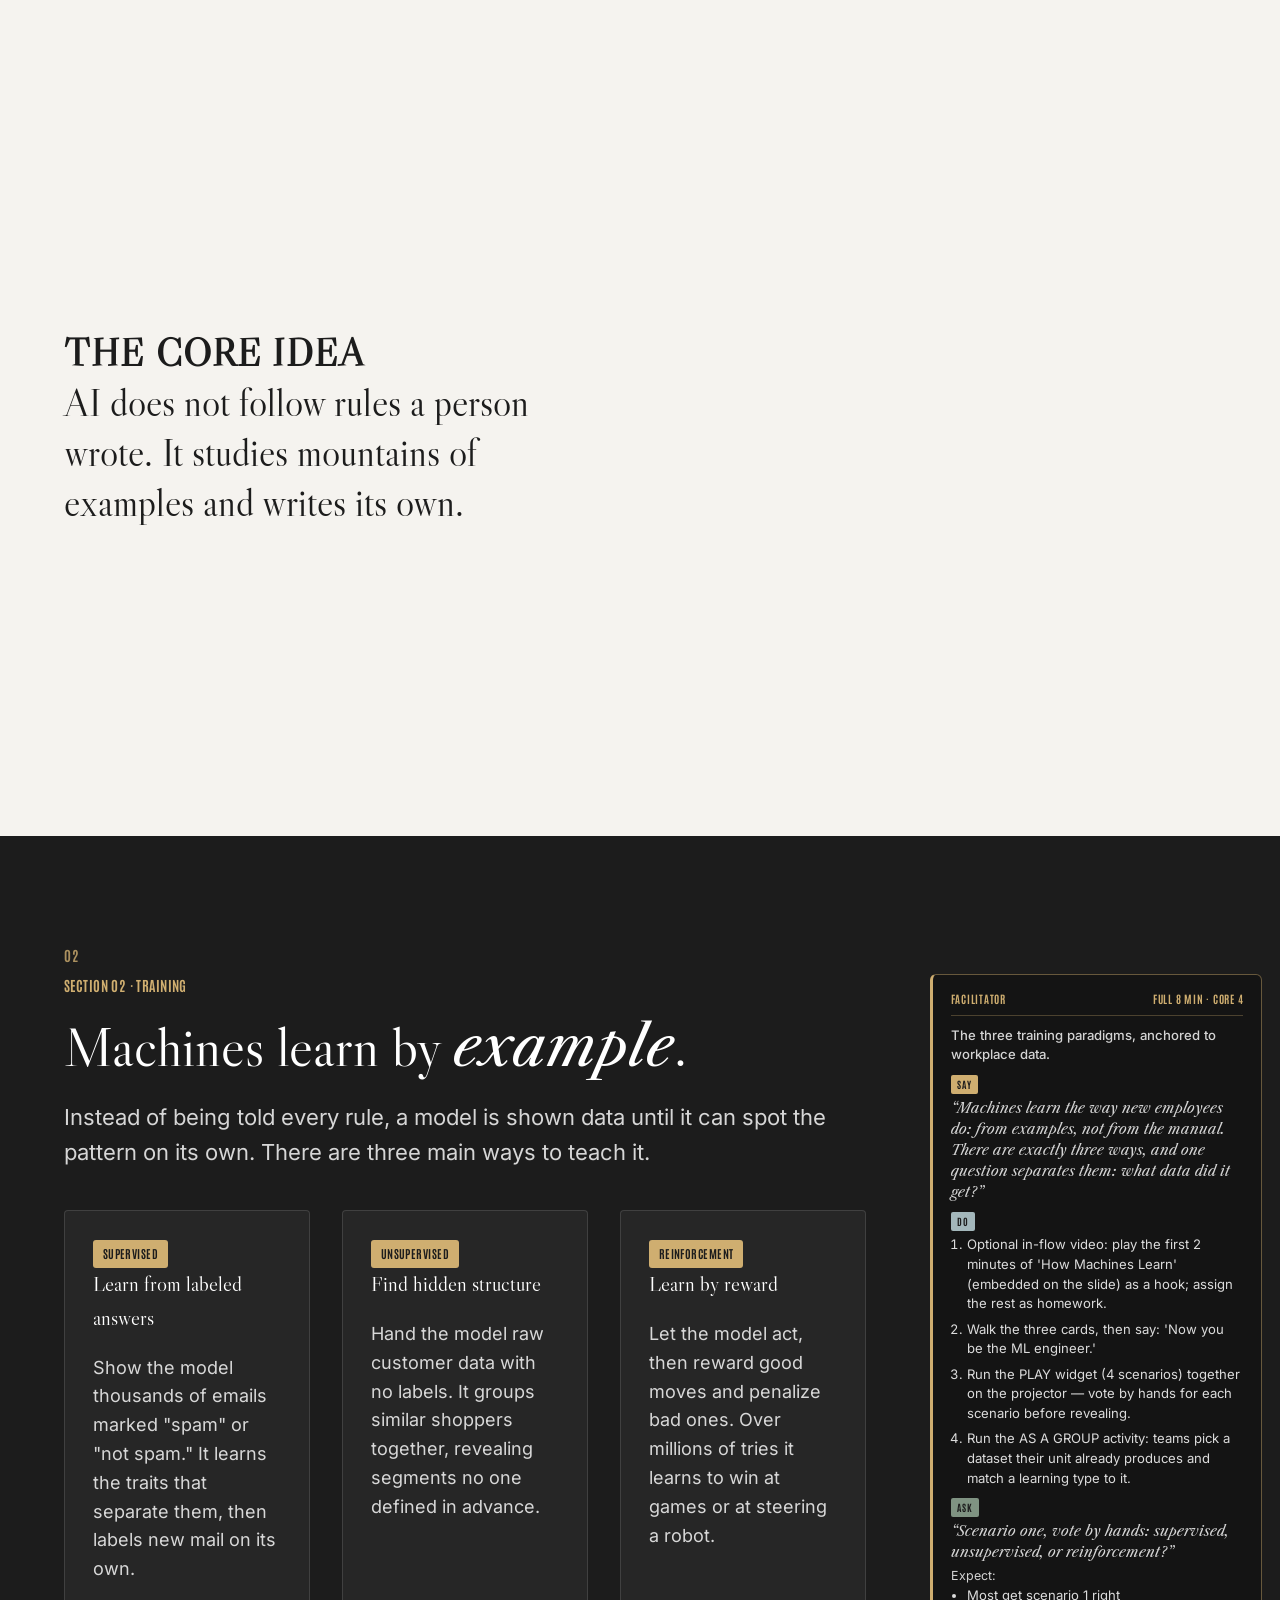
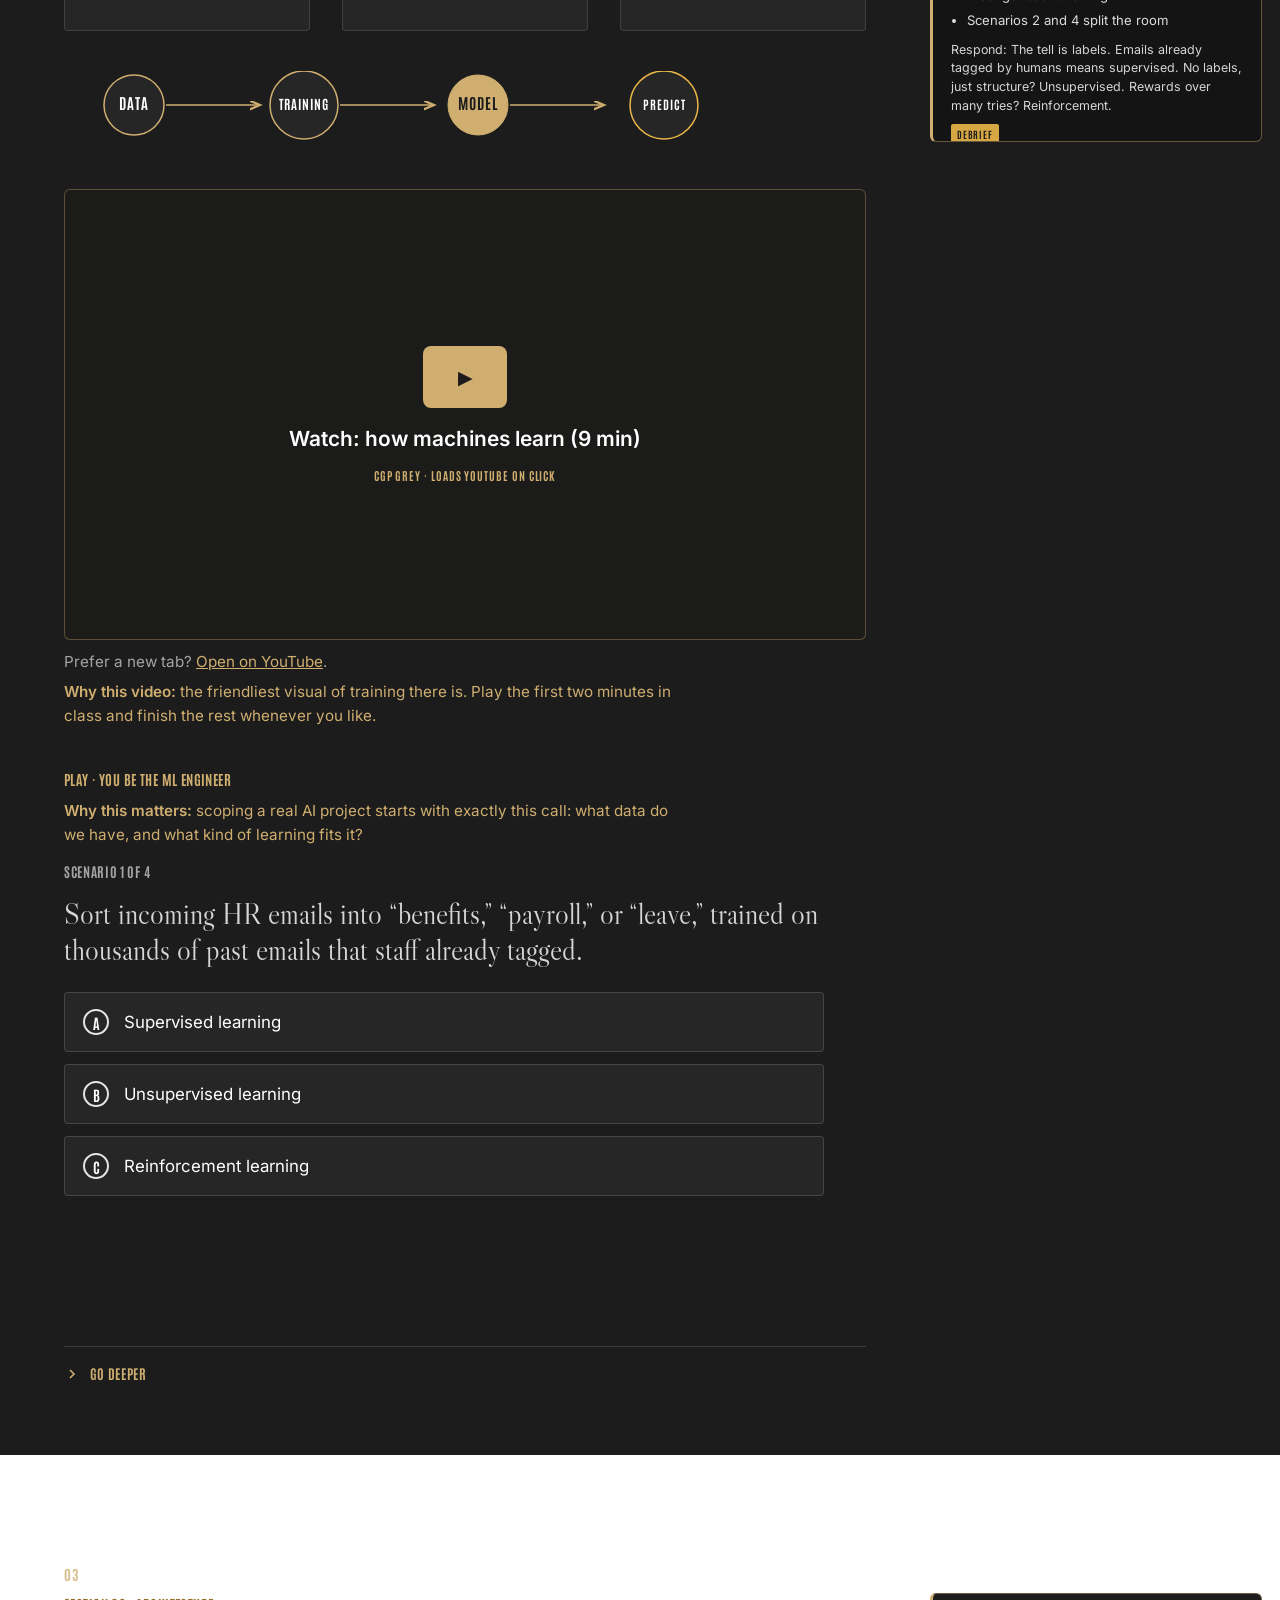
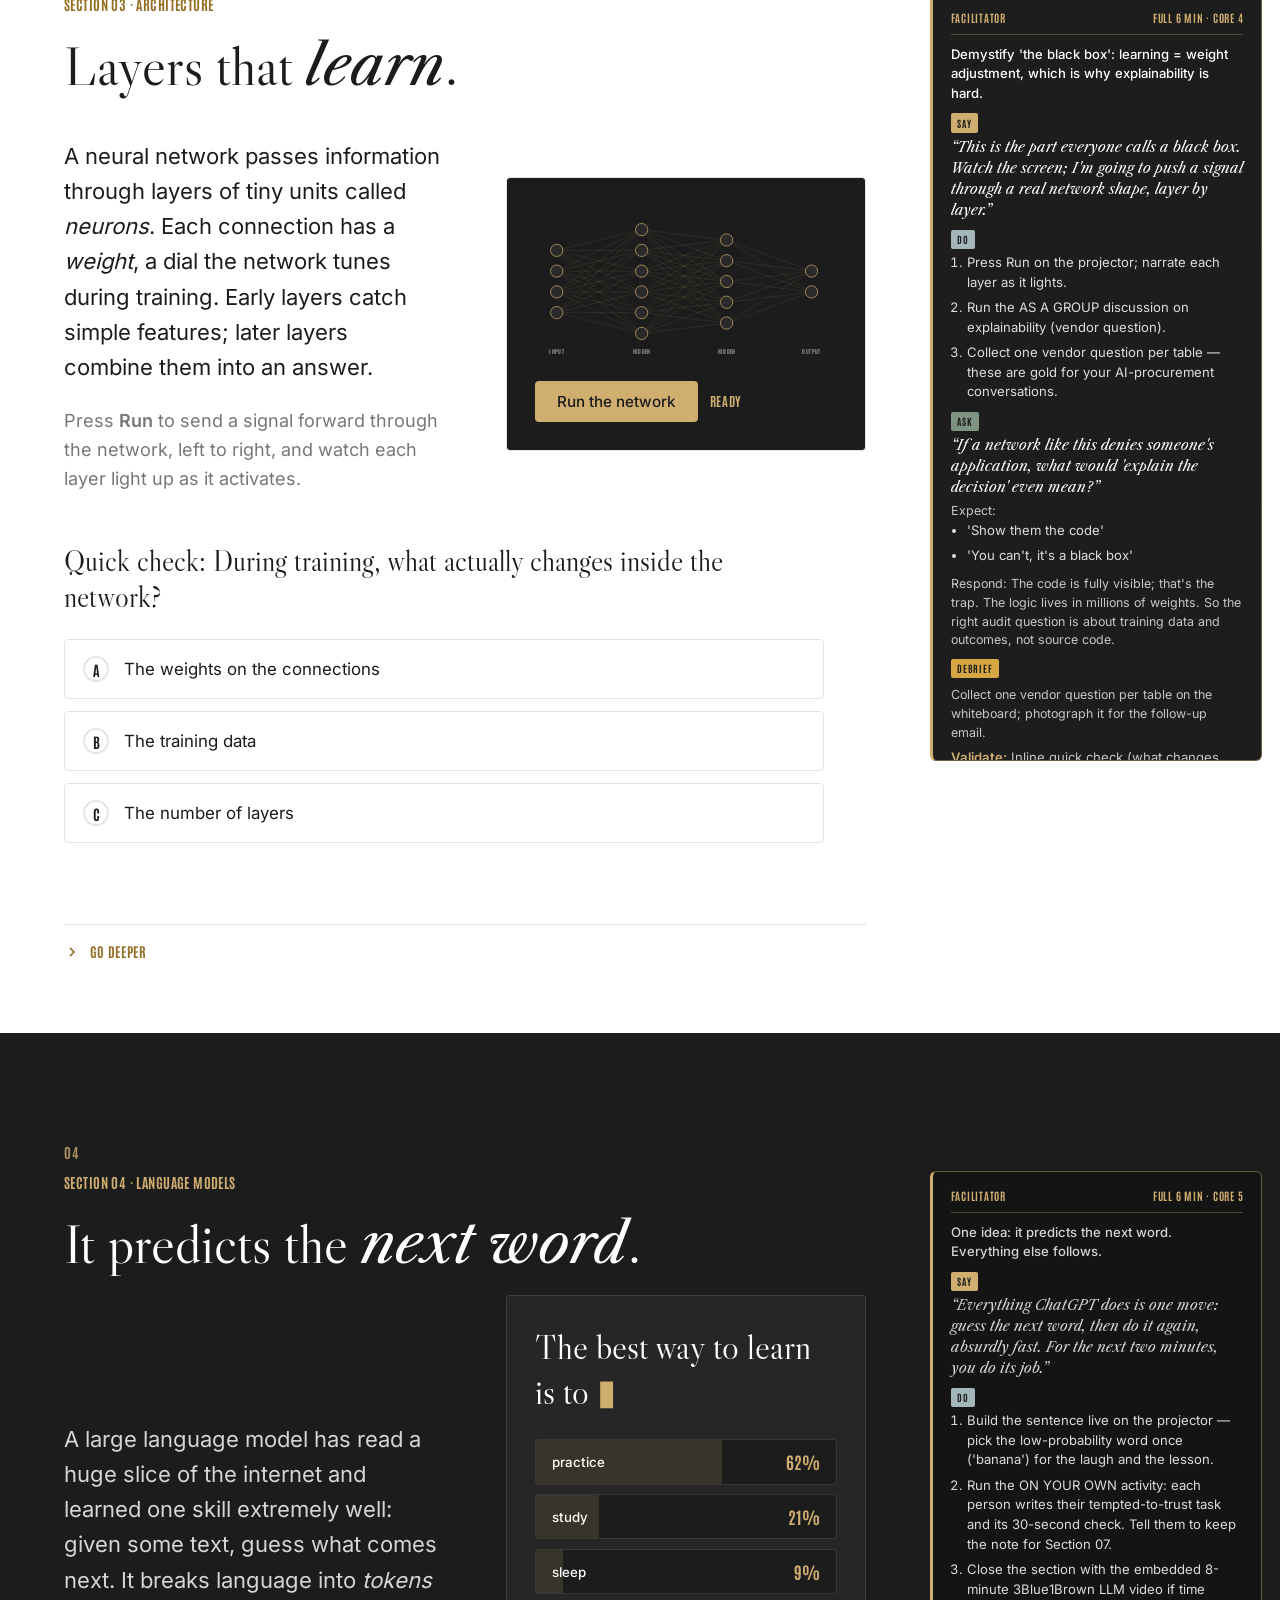
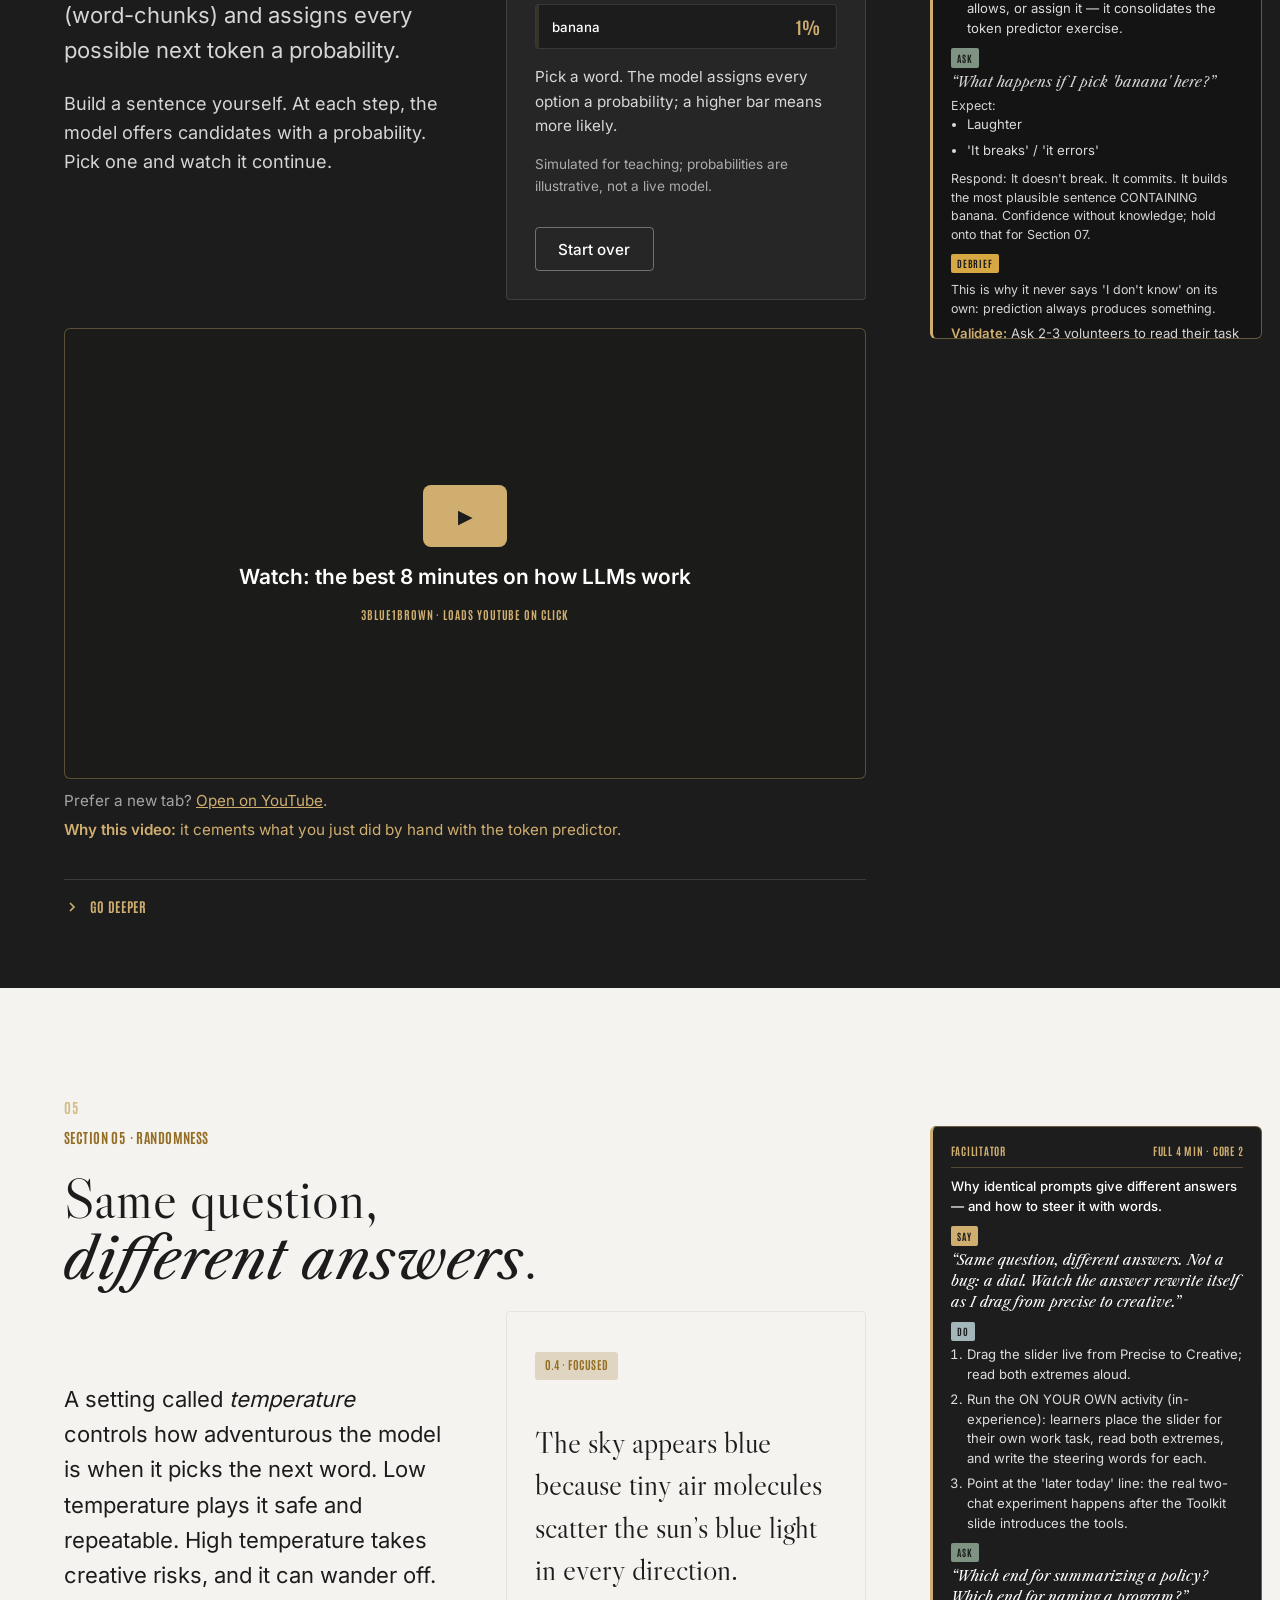
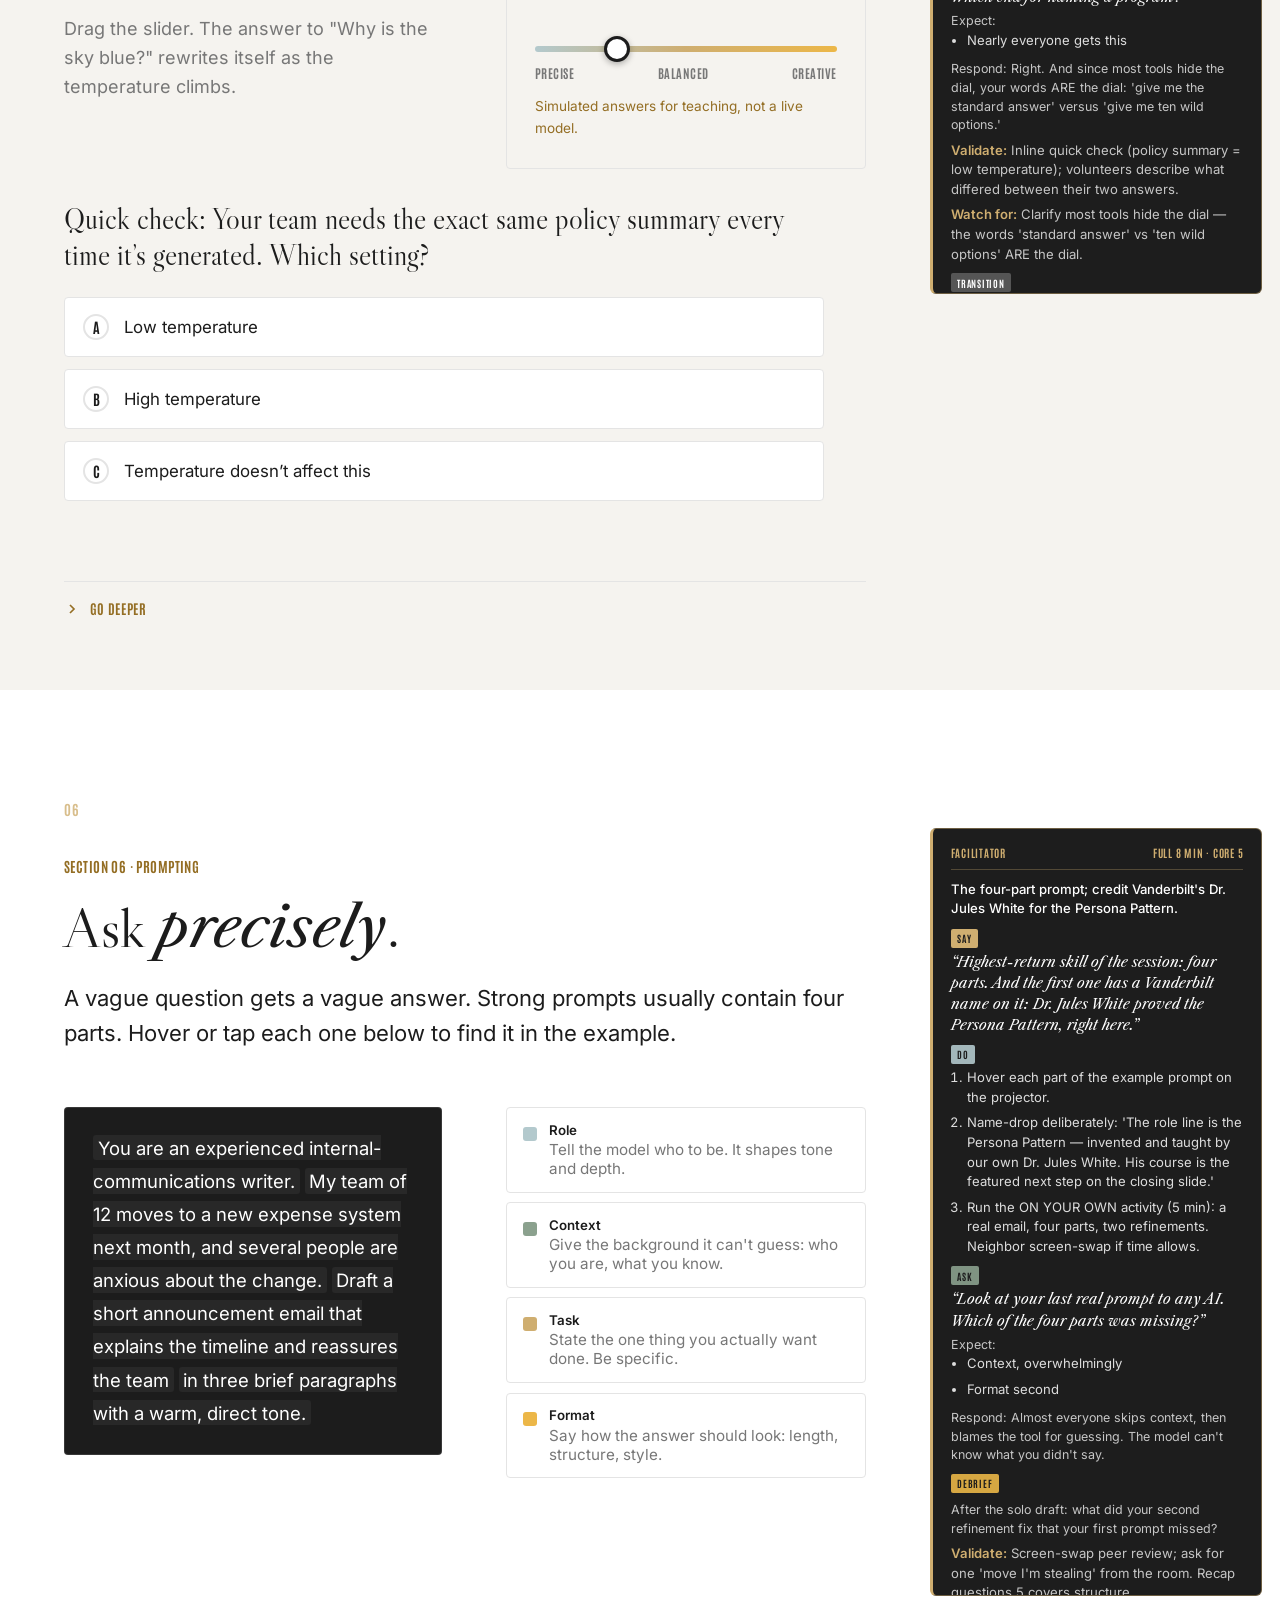
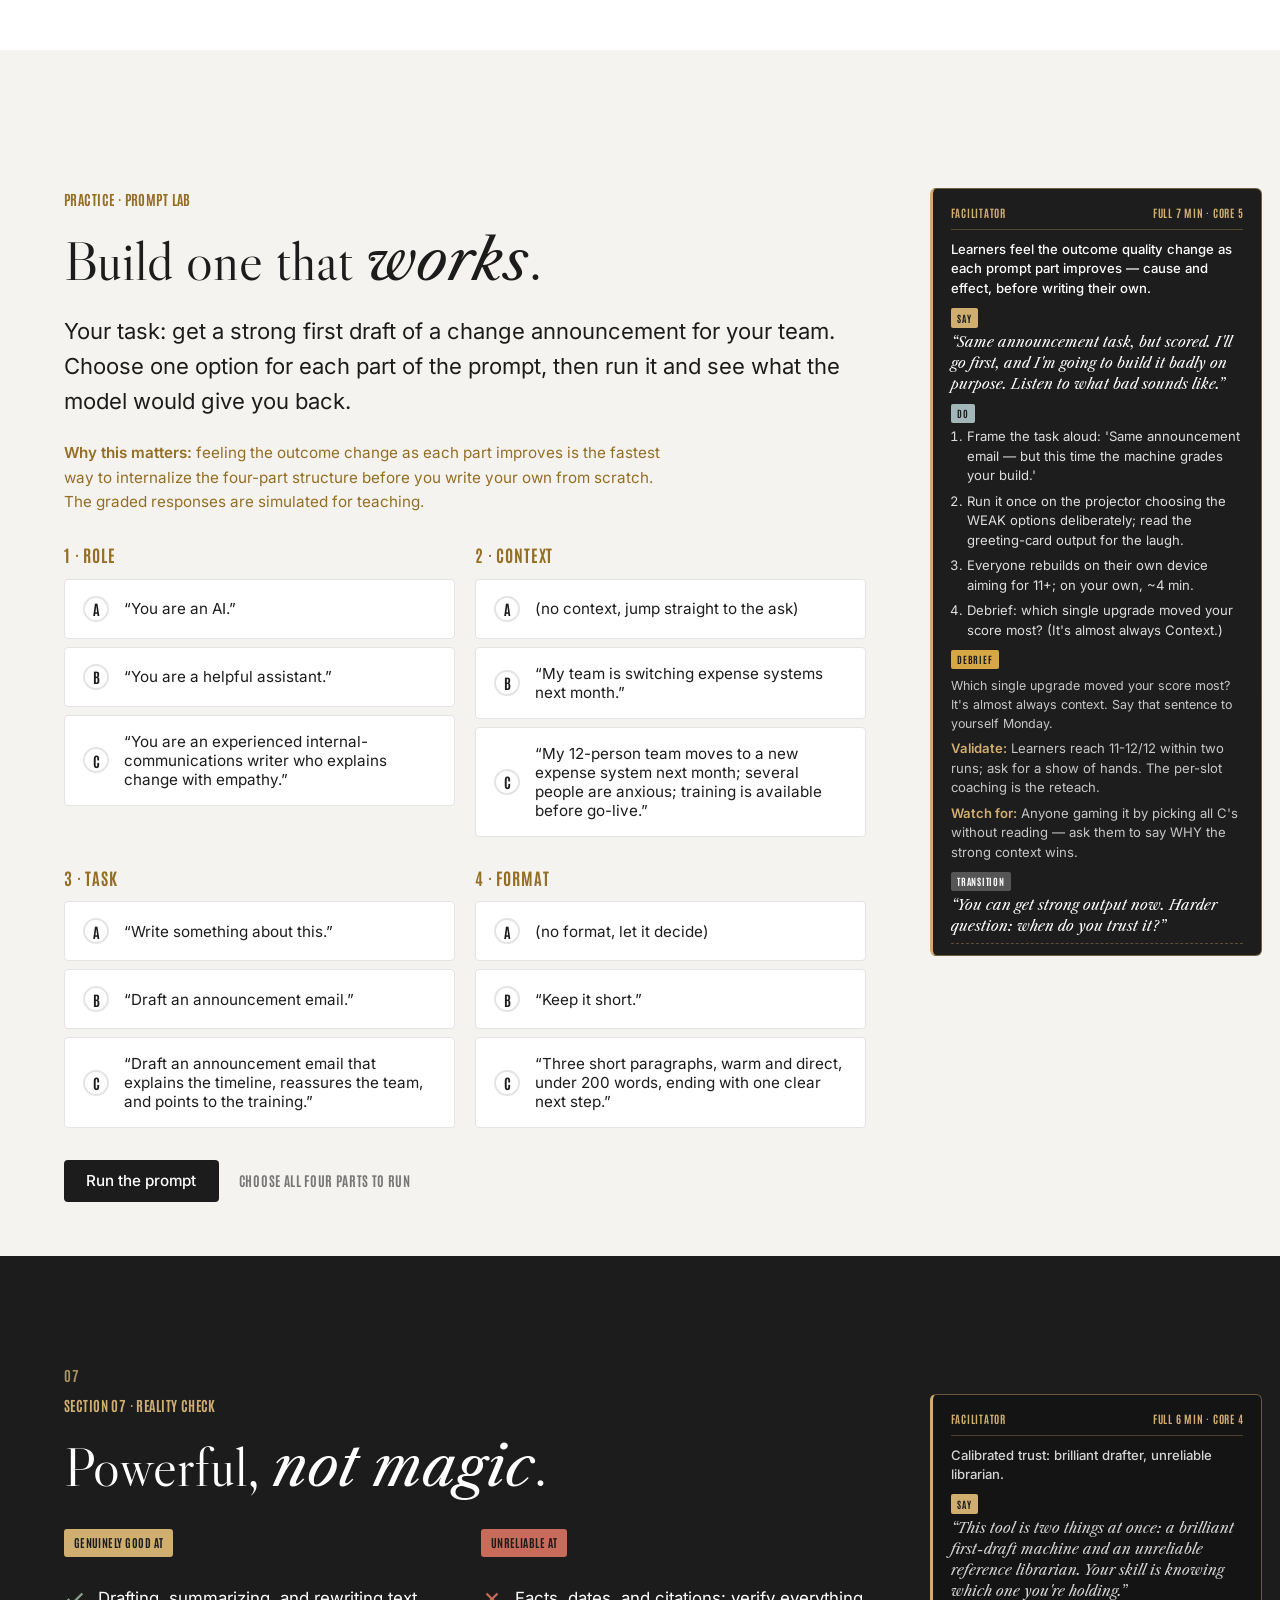
==== commit e4aa076d: "Add skills row to hero: VU core competencies + course skills Pill row under the objectives (Skills y" ====
--- a/facilitator/index.html
+++ b/facilitator/index.html
@@ -24,6 +24,17 @@
 <link rel="preload" href="../assets/fonts/inter-latin-400-normal.woff2" as="font" type="font/woff2" crossorigin>
 
 <link rel="stylesheet" href="../assets/css/styles.css?v=8">
+<style>
+  /* skill pills (course-level) */
+  .skills { display: flex; flex-wrap: wrap; gap: .5rem; align-items: center; margin-top: 1.5rem; }
+  .skills__label { font-family: var(--font-condensed); font-weight: 700; text-transform: uppercase;
+    letter-spacing: .08em; font-size: .7rem; color: var(--vu-gold-flat); margin-right: .25rem; }
+  .skillpill { display: inline-block; font-family: var(--font-condensed); font-weight: 700;
+    text-transform: uppercase; letter-spacing: .06em; font-size: .68rem; line-height: 1.3;
+    padding: .3rem .65rem; border-radius: 999px; border: 1px solid rgba(207,174,112,.55);
+    color: rgba(255,255,255,.85); }
+  .skillpill--core { background: var(--vu-gold-flat); border-color: var(--vu-gold-flat); color: var(--vu-black); }
+</style>
 
 <style>
 /* ============ facilitator edition ============ */
@@ -172,6 +183,13 @@
           <li>Create a one-week plan that puts AI on one of your own tasks, and keeps the time it saves</li>
         </ol>
       </div>
+      <div class="skills" data-reveal aria-label="Skills this course builds">
+        <span class="skills__label">Skills you'll build</span>
+        <span class="skillpill skillpill--core">Embodies an entrepreneurial spirit and leverages data and technology</span>
+        <span class="skillpill">Artificial Intelligence</span>
+        <span class="skillpill">Digital Fluency/Information Literacy</span>
+        <span class="skillpill">Data Security</span>
+      </div>
       <div class="hero__cta" data-reveal>
         <a class="btn" href="#s-what">Begin the lesson</a>
         <a class="btn btn--ghost" href="#s-recap">Jump to the quiz</a>
